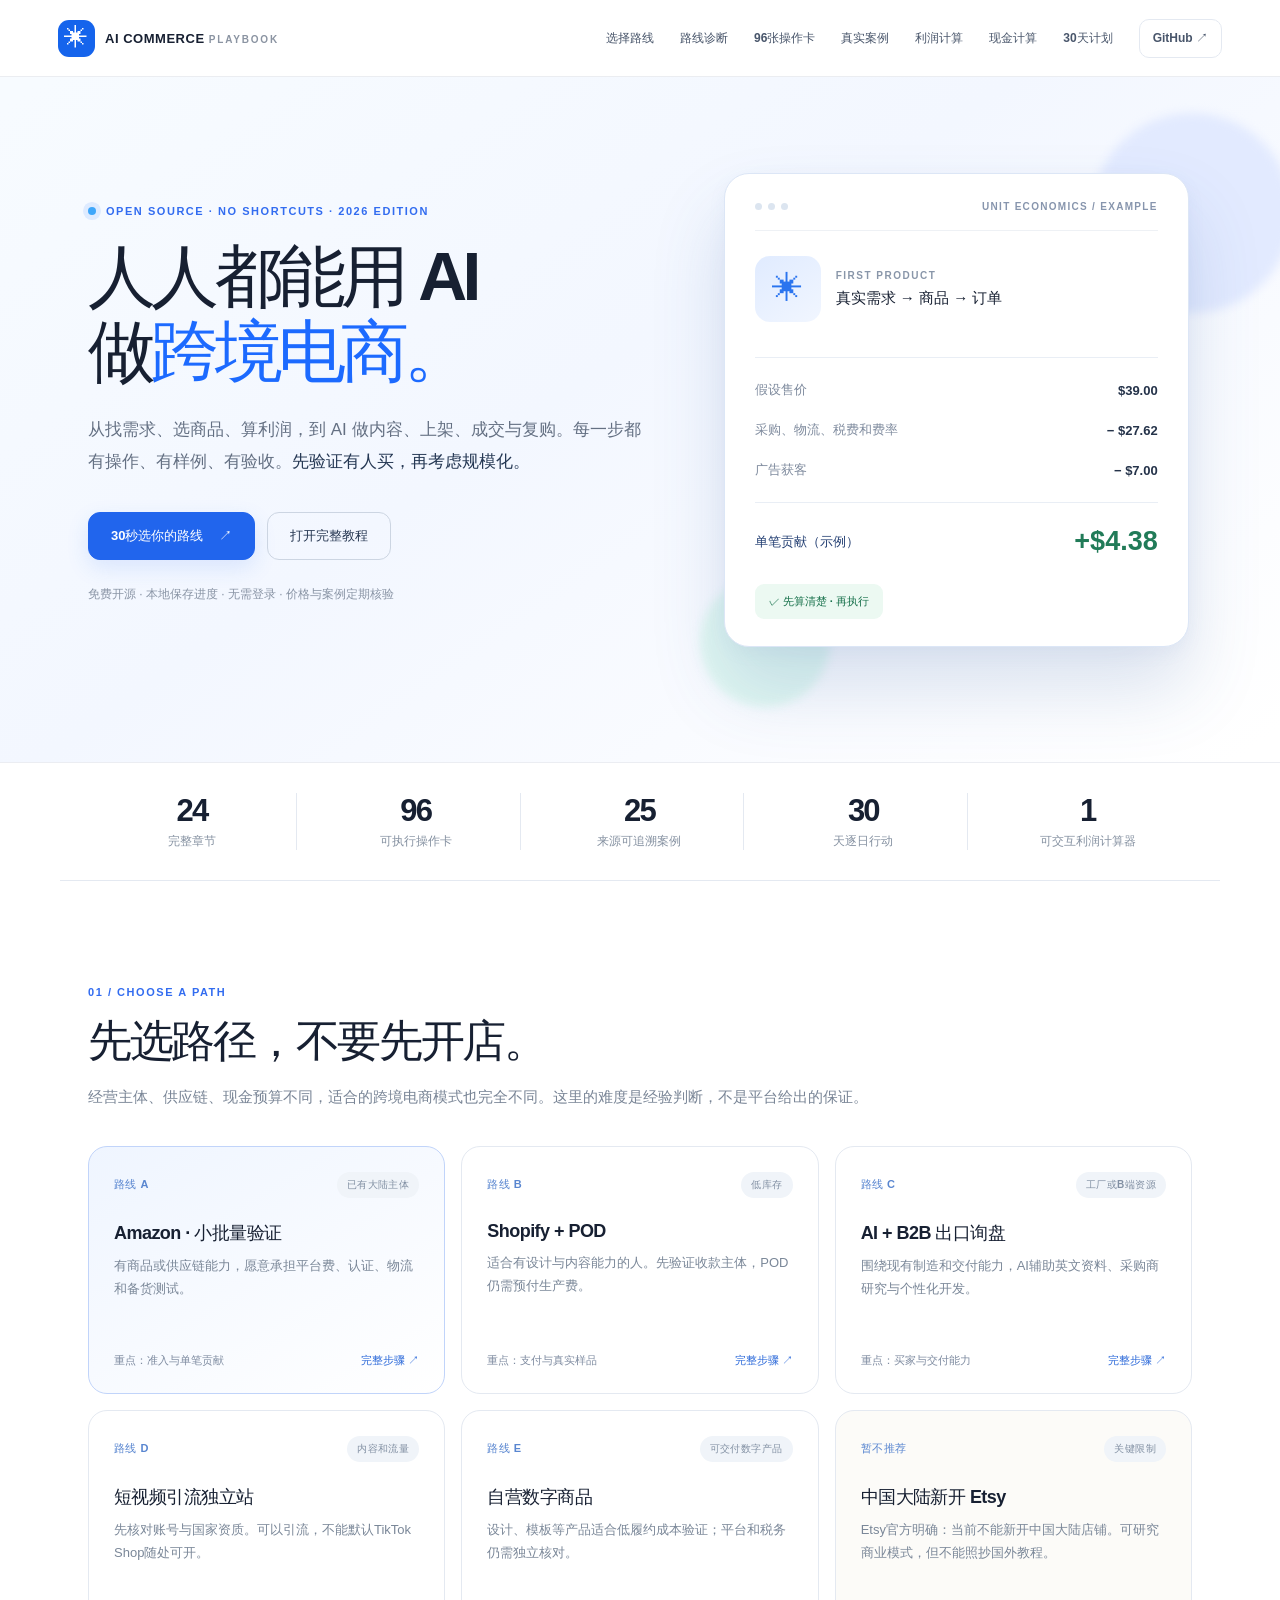
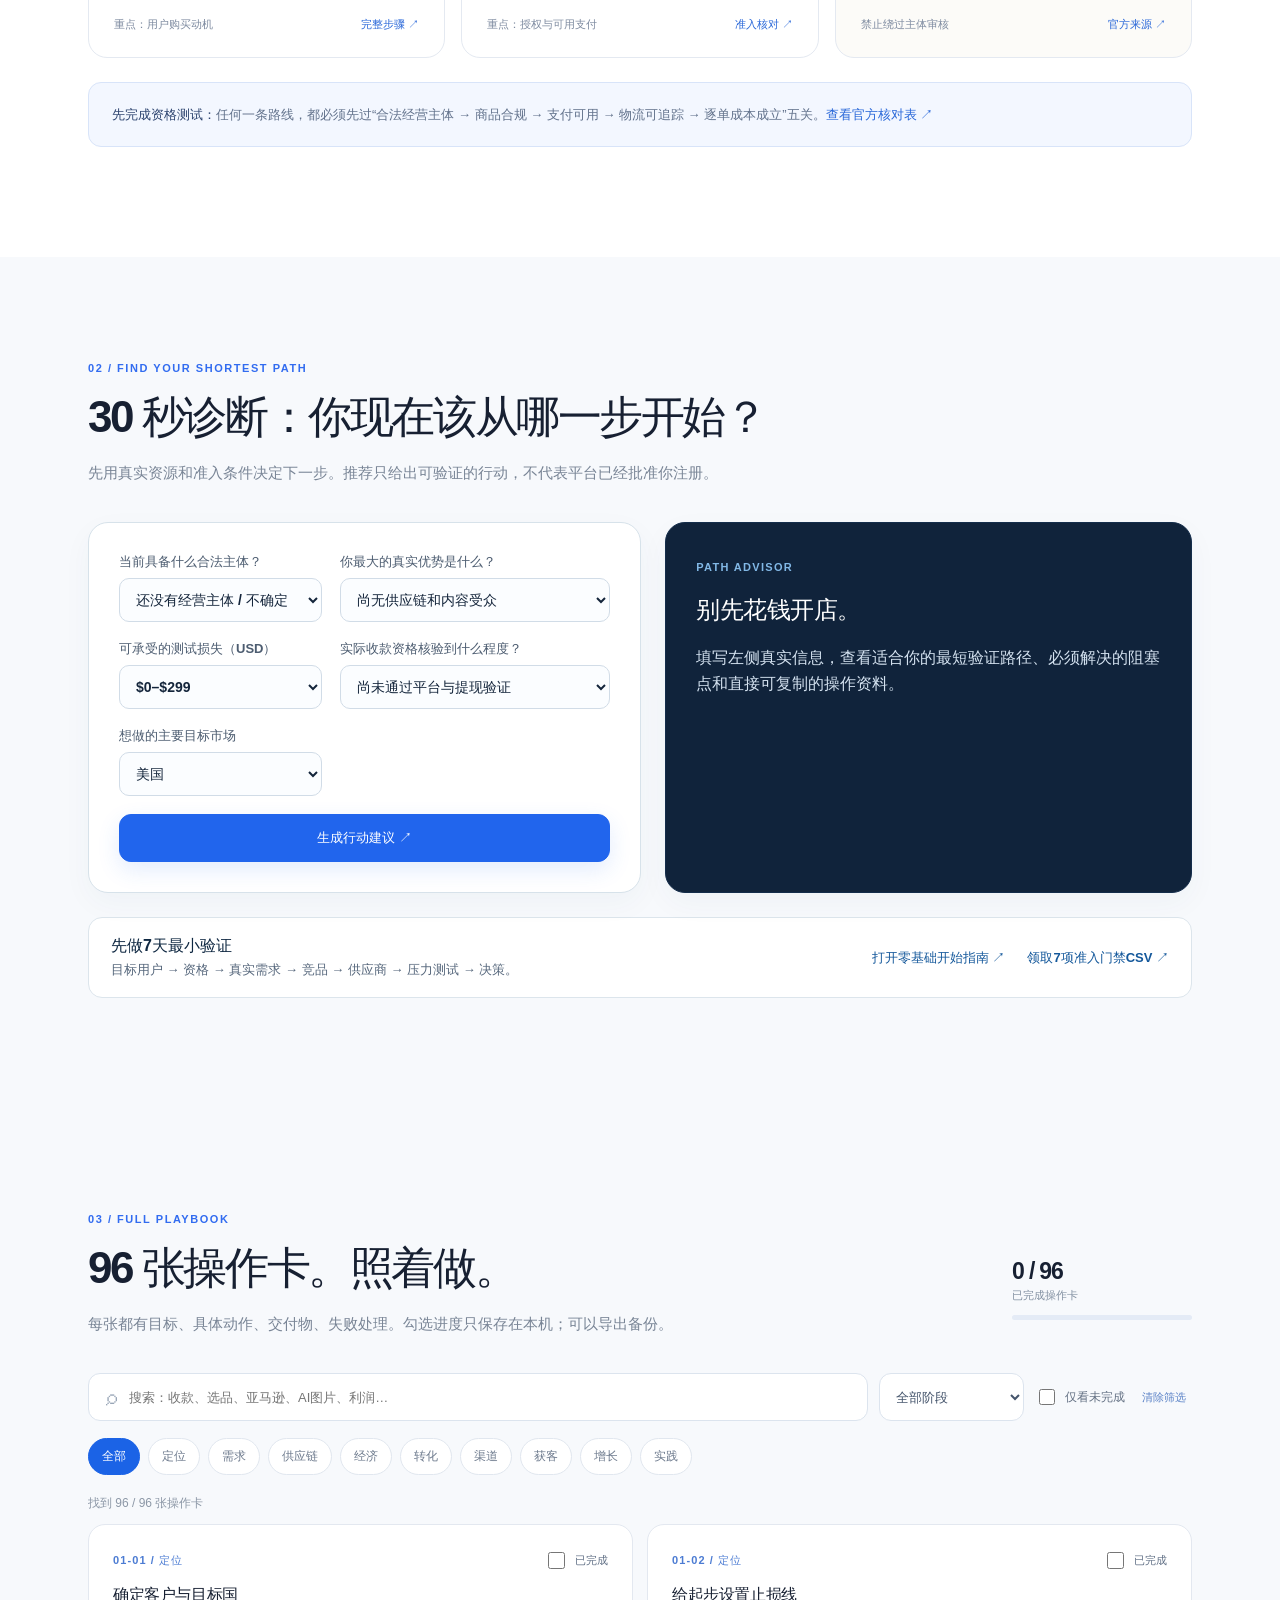
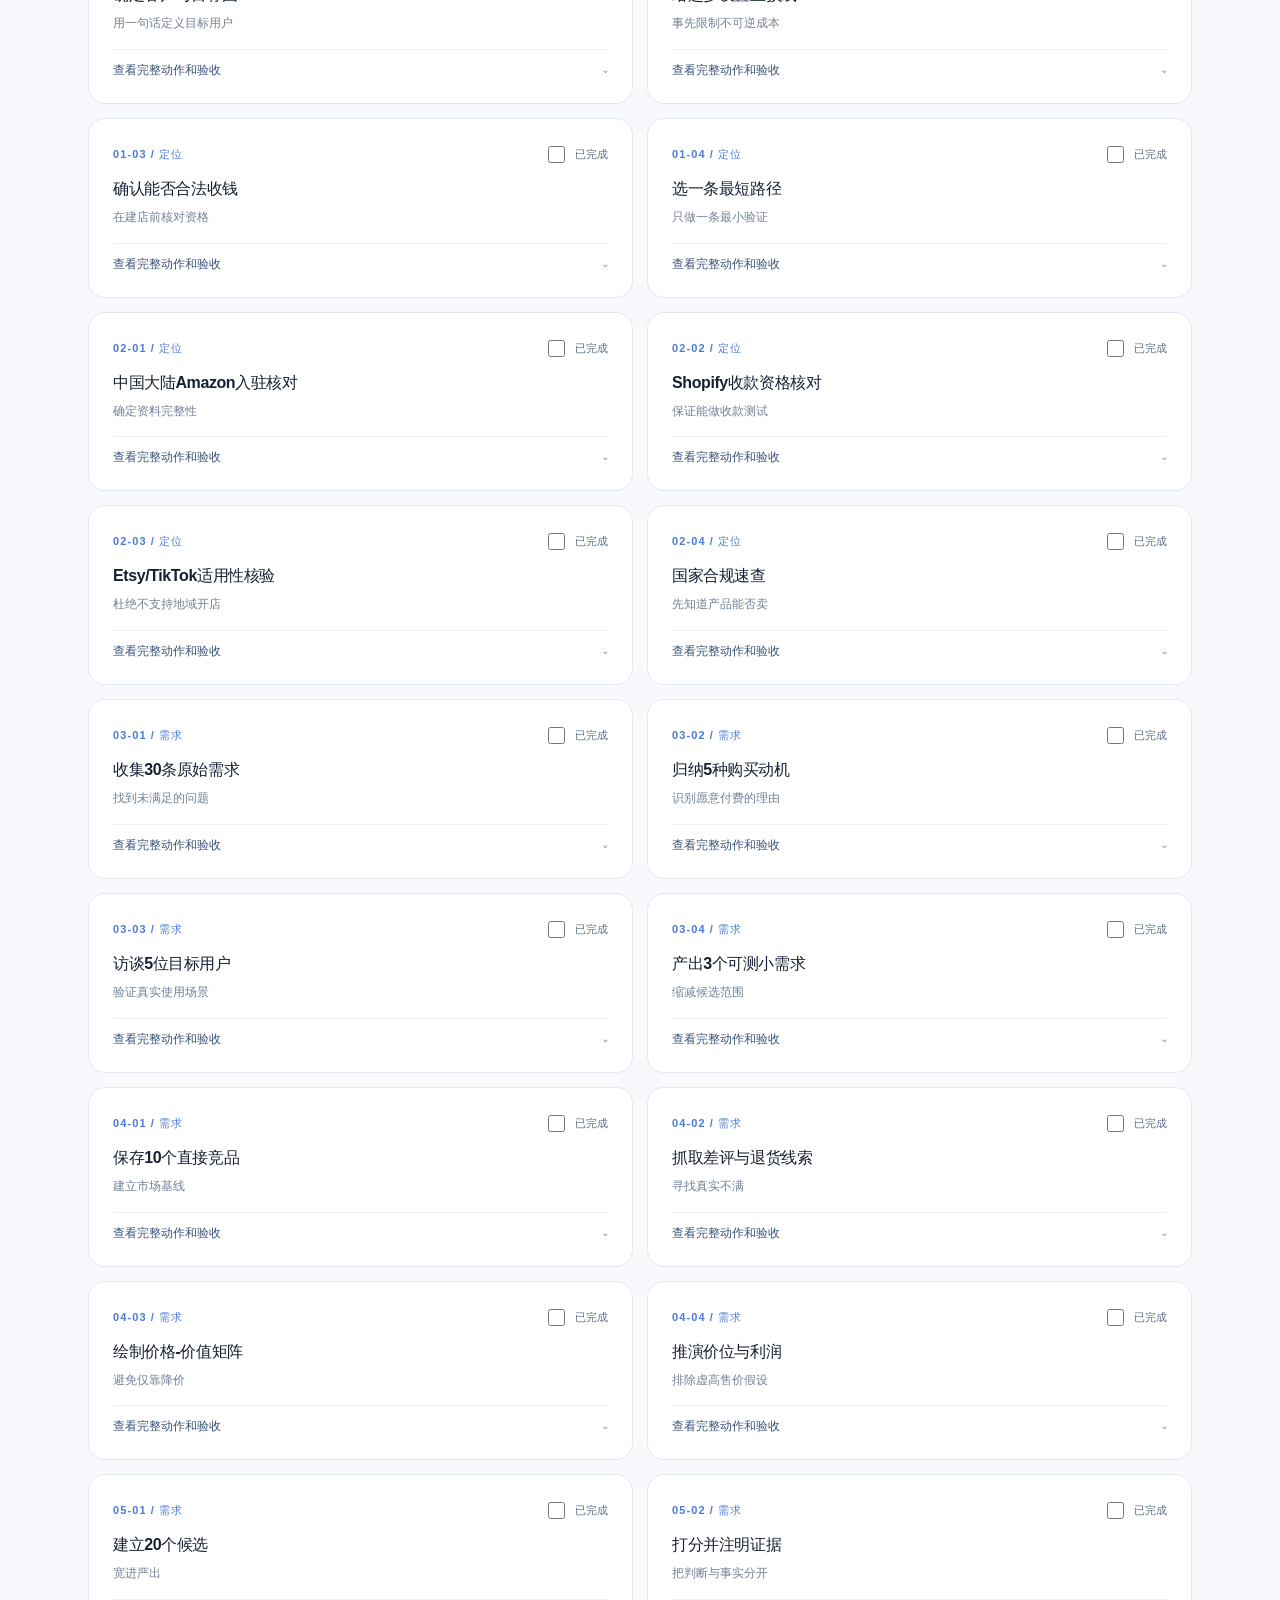
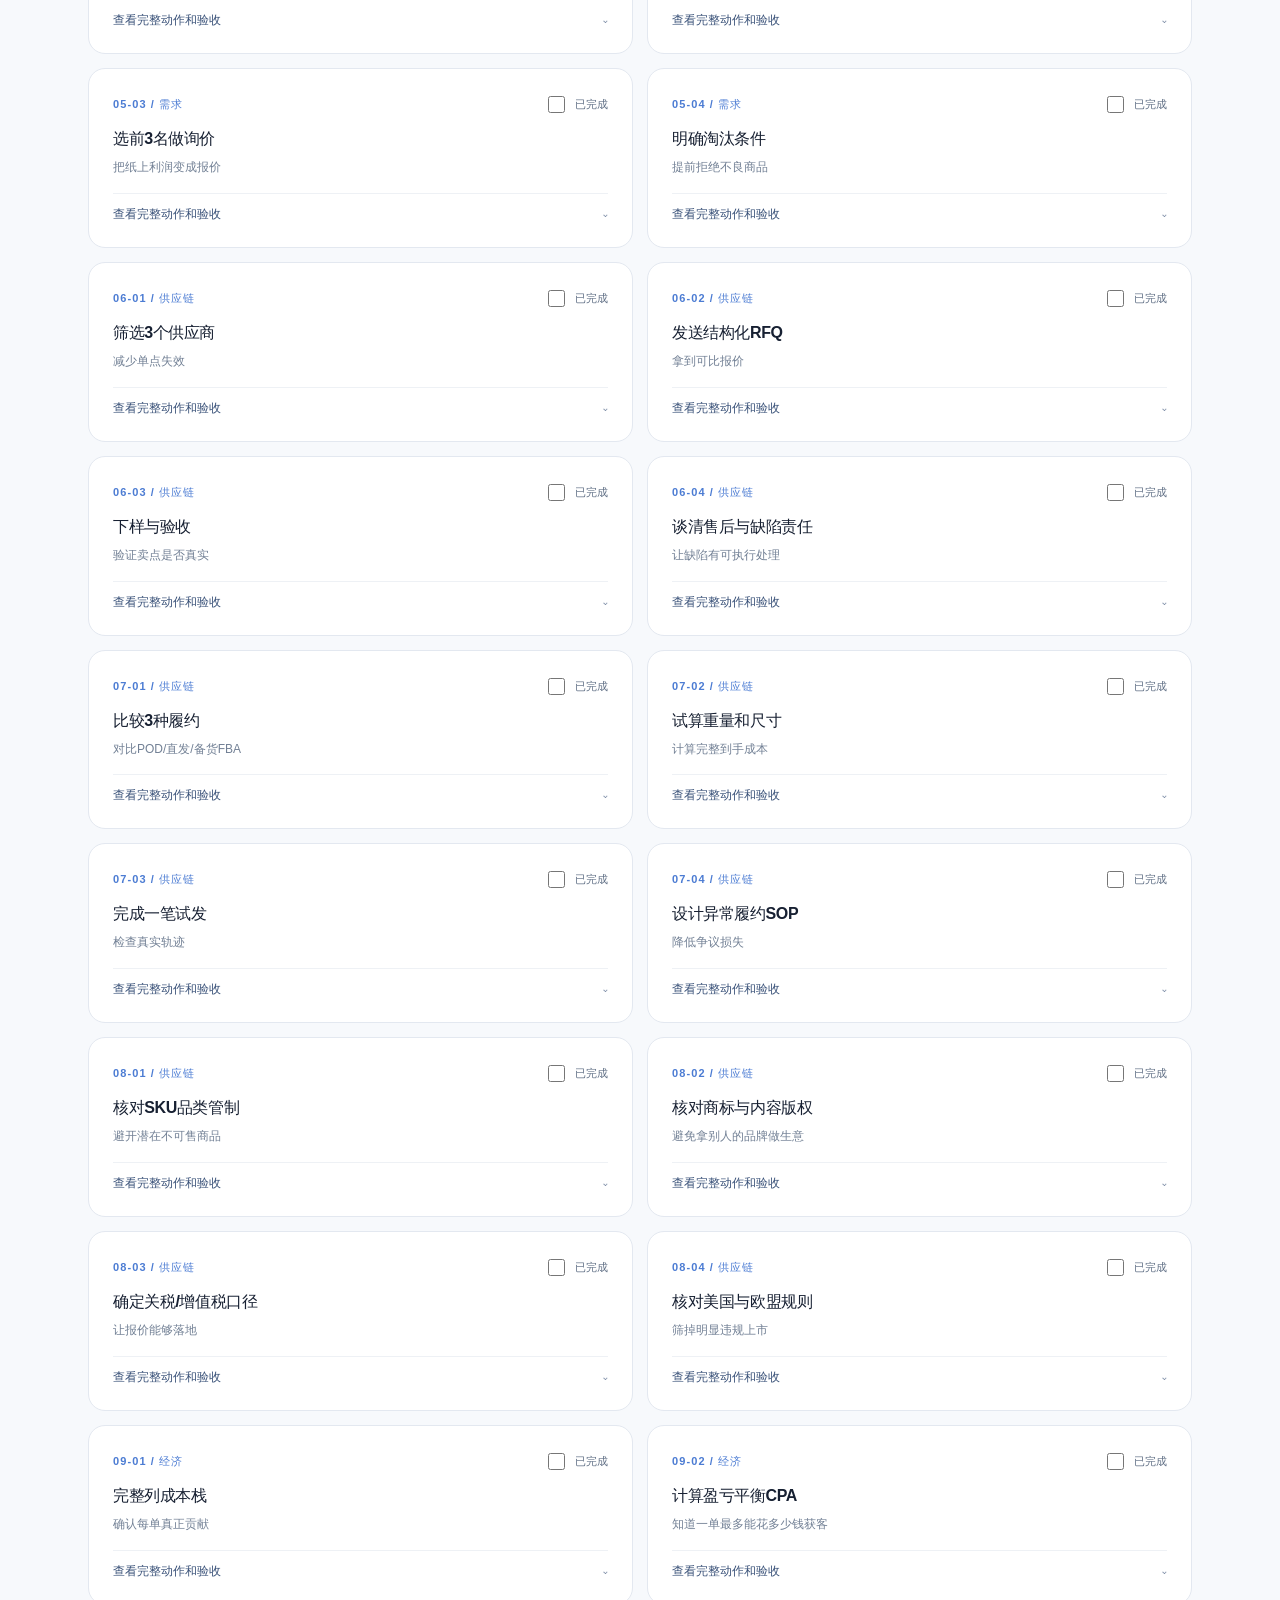
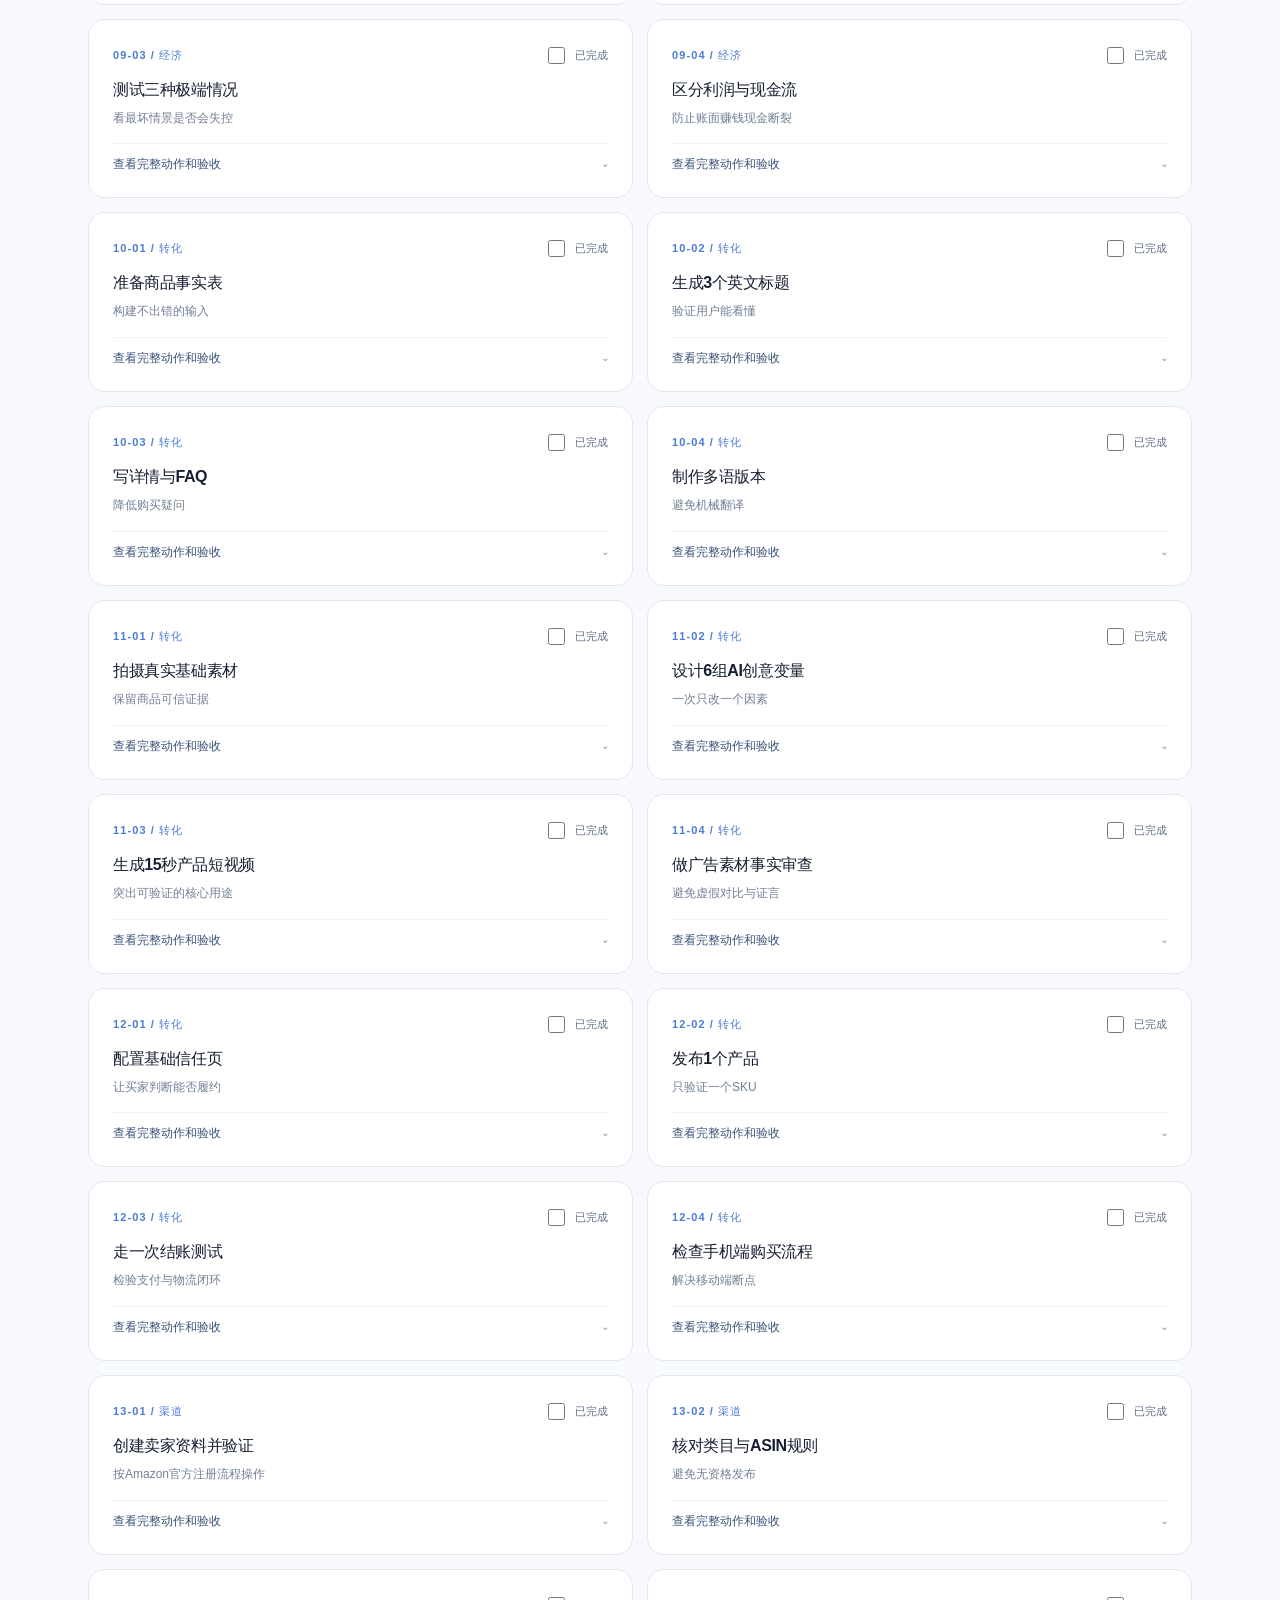
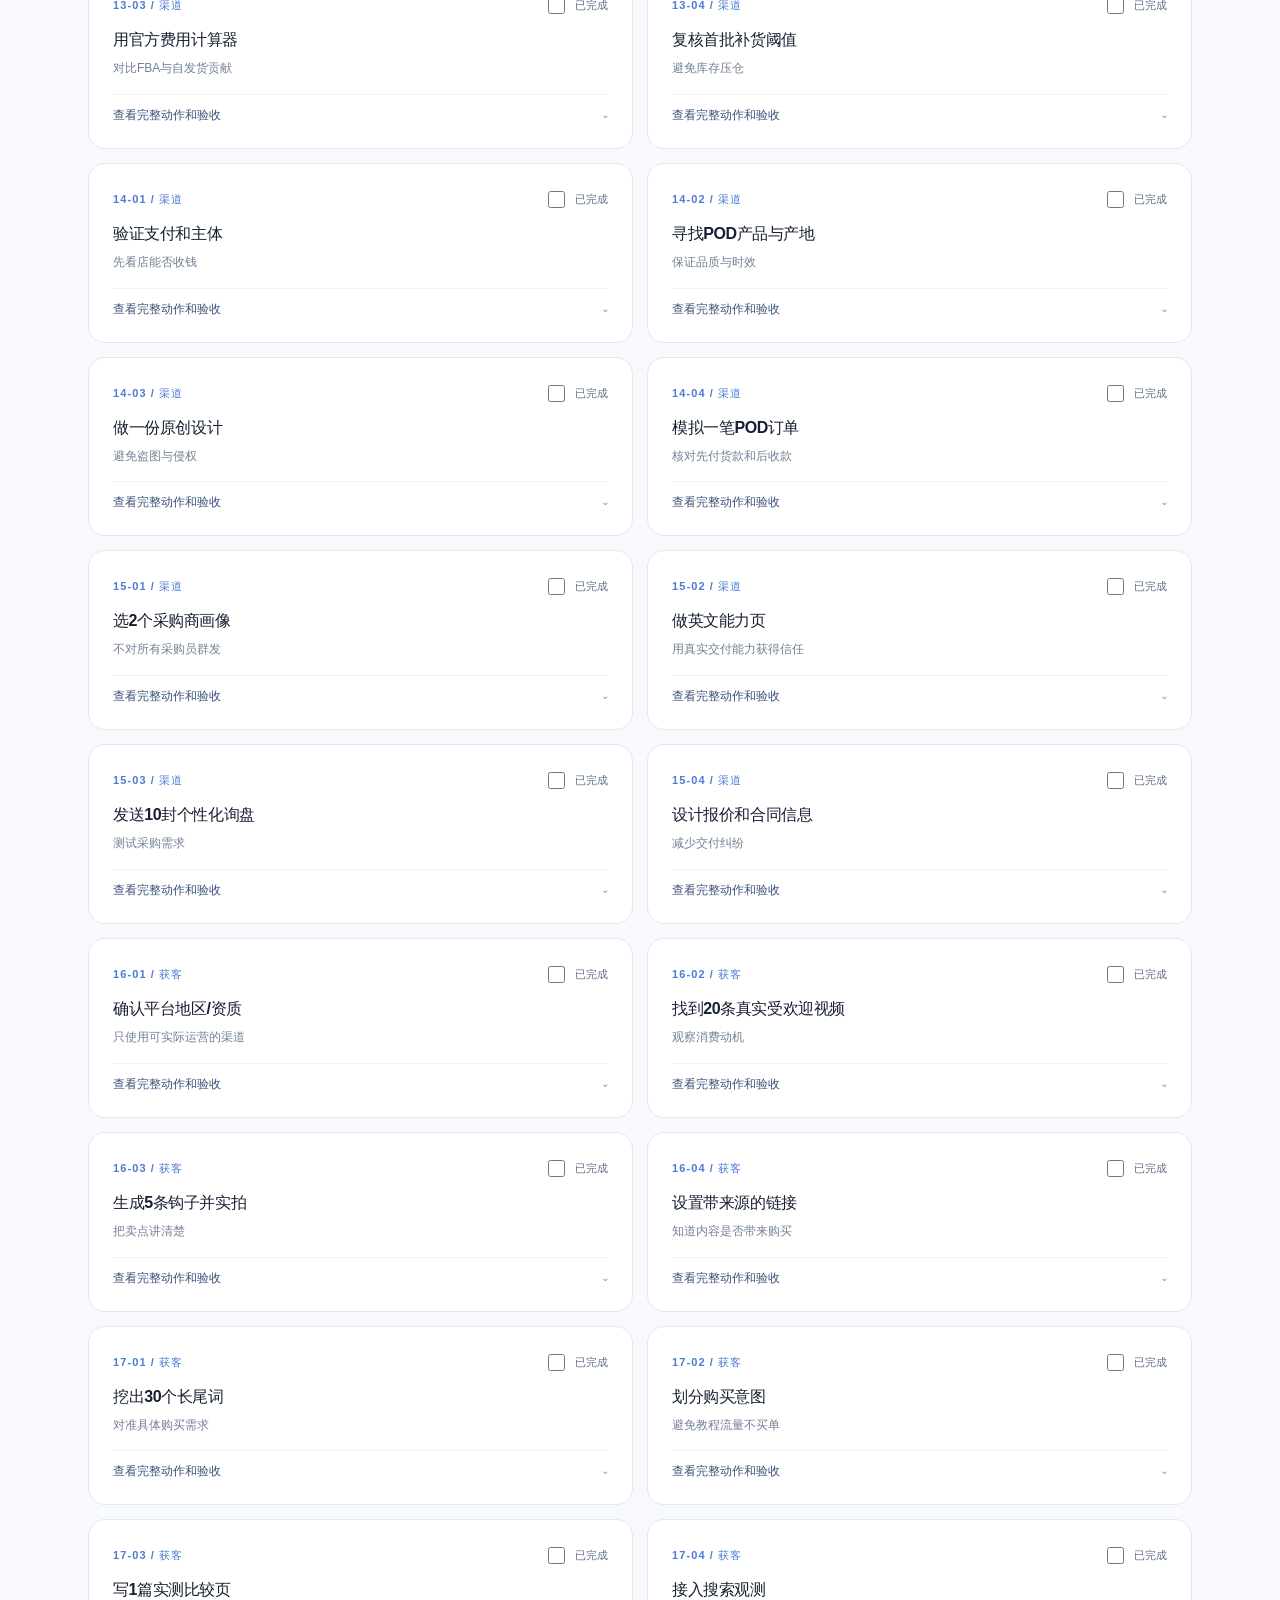
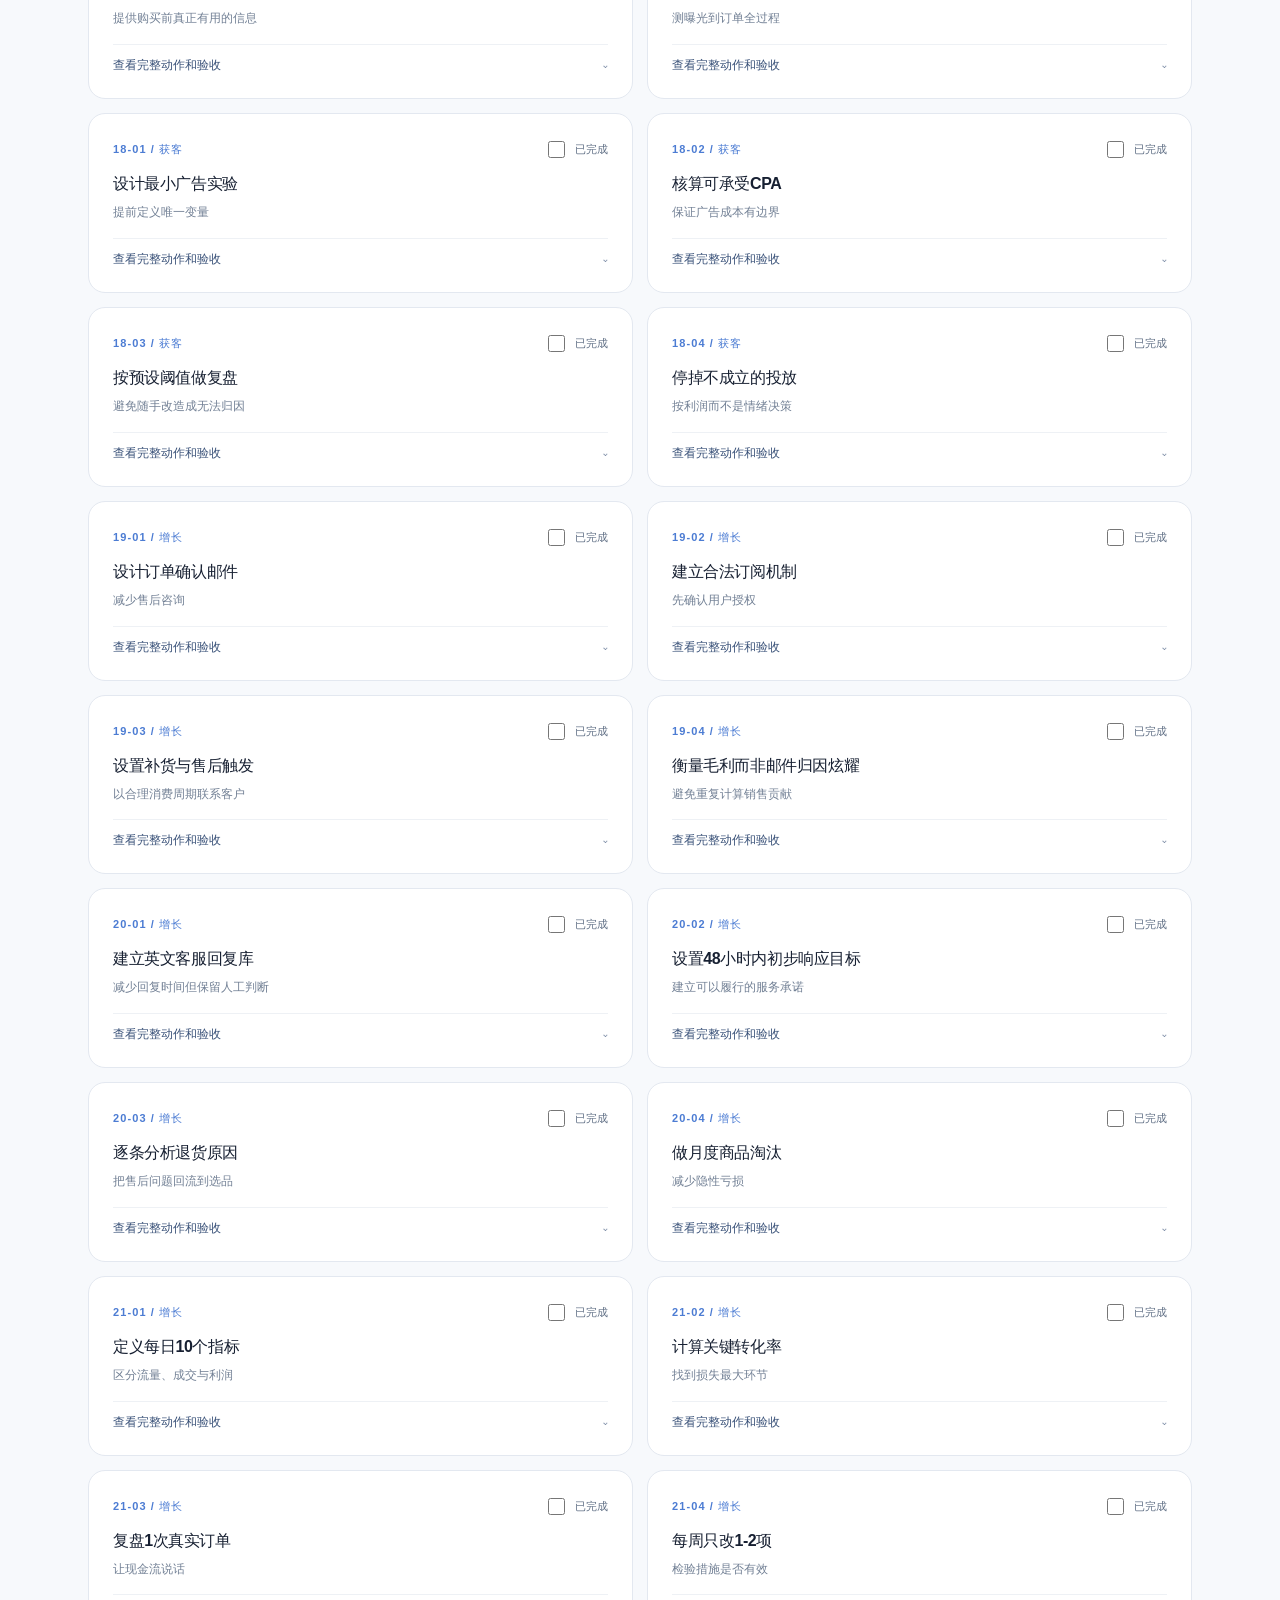
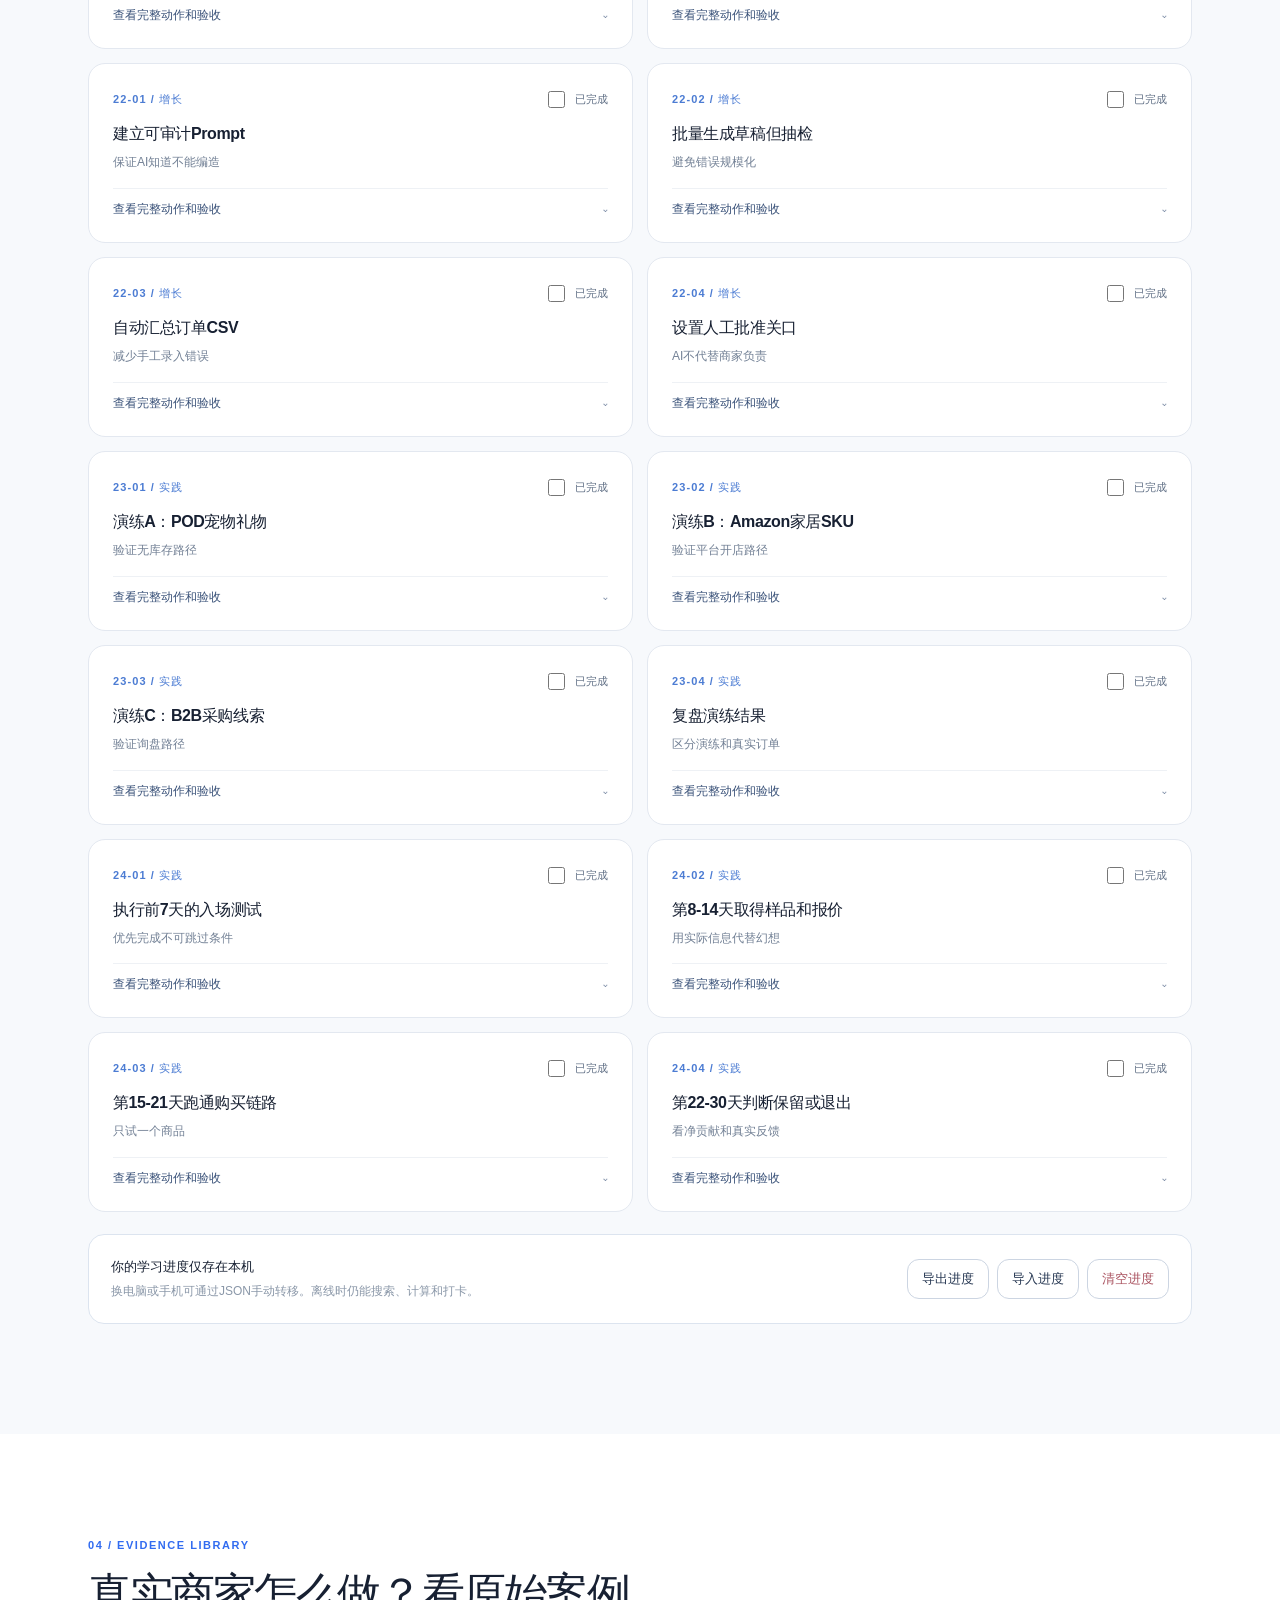
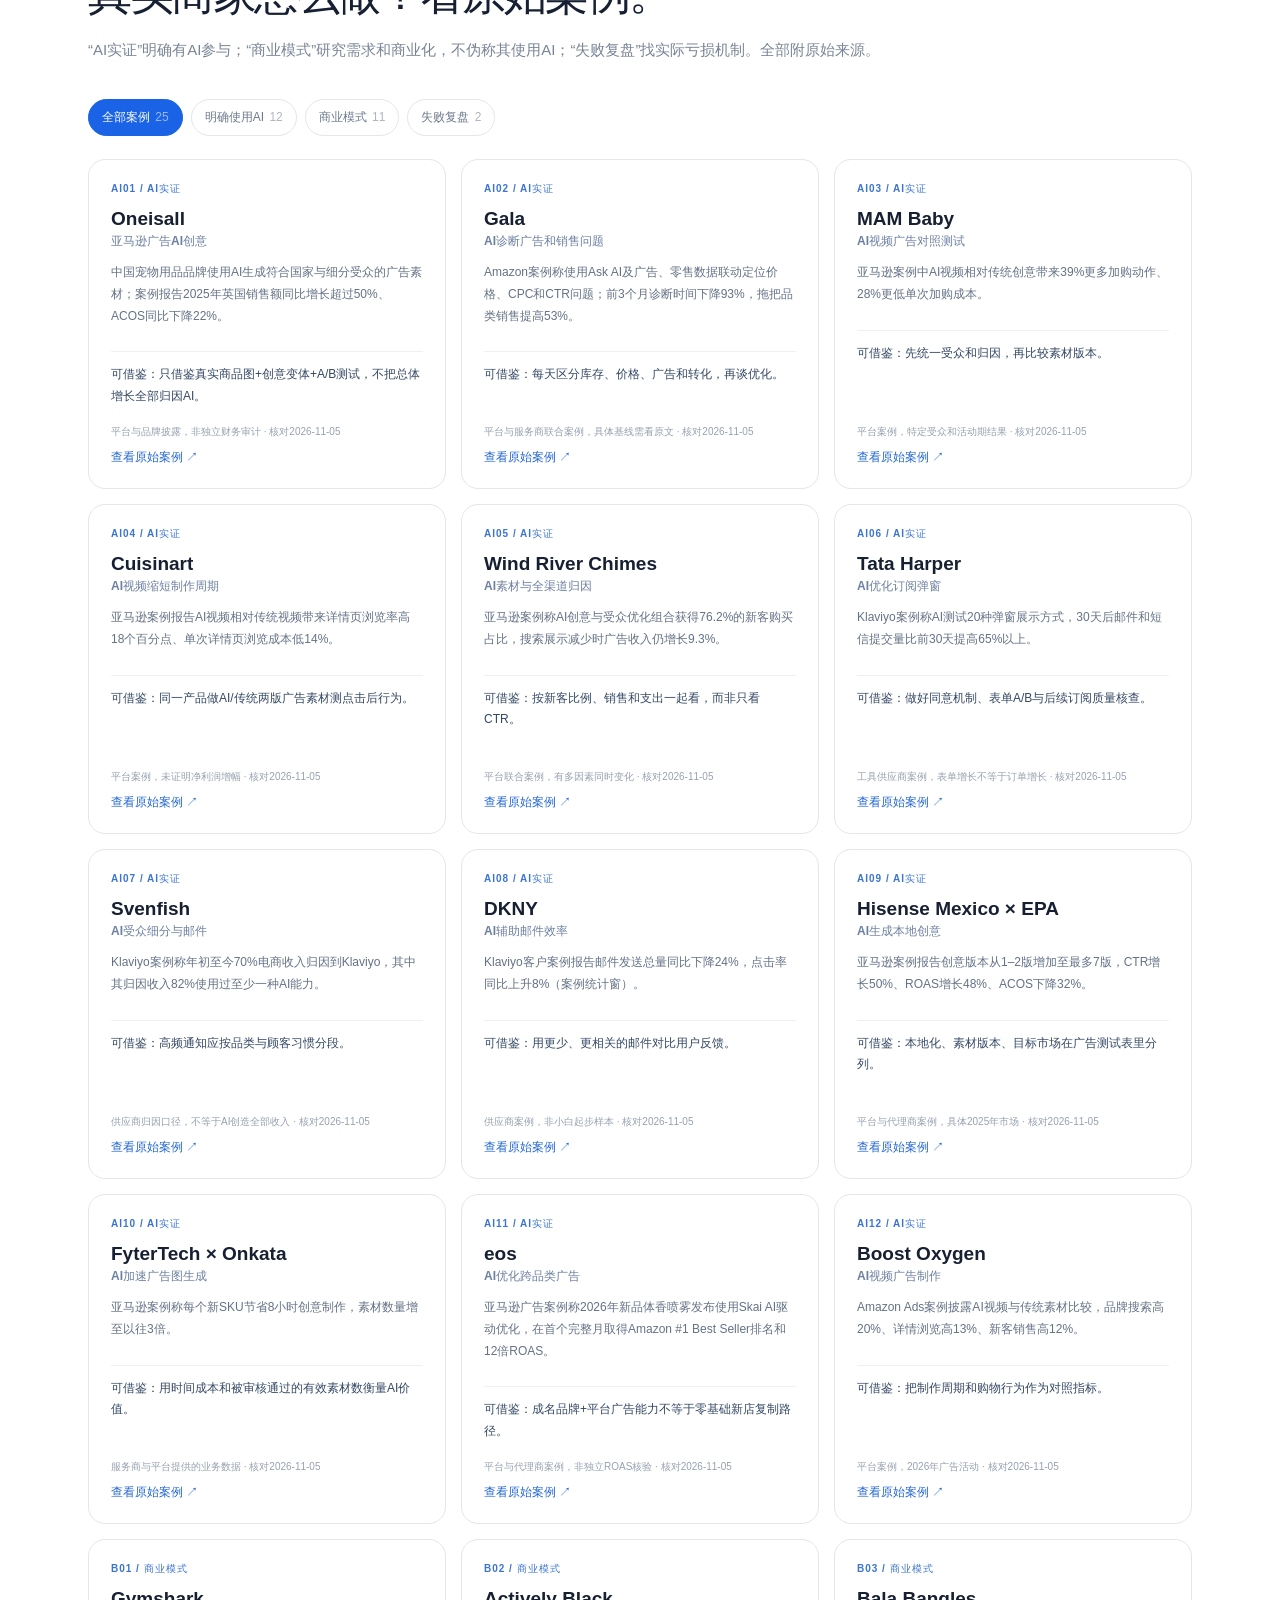
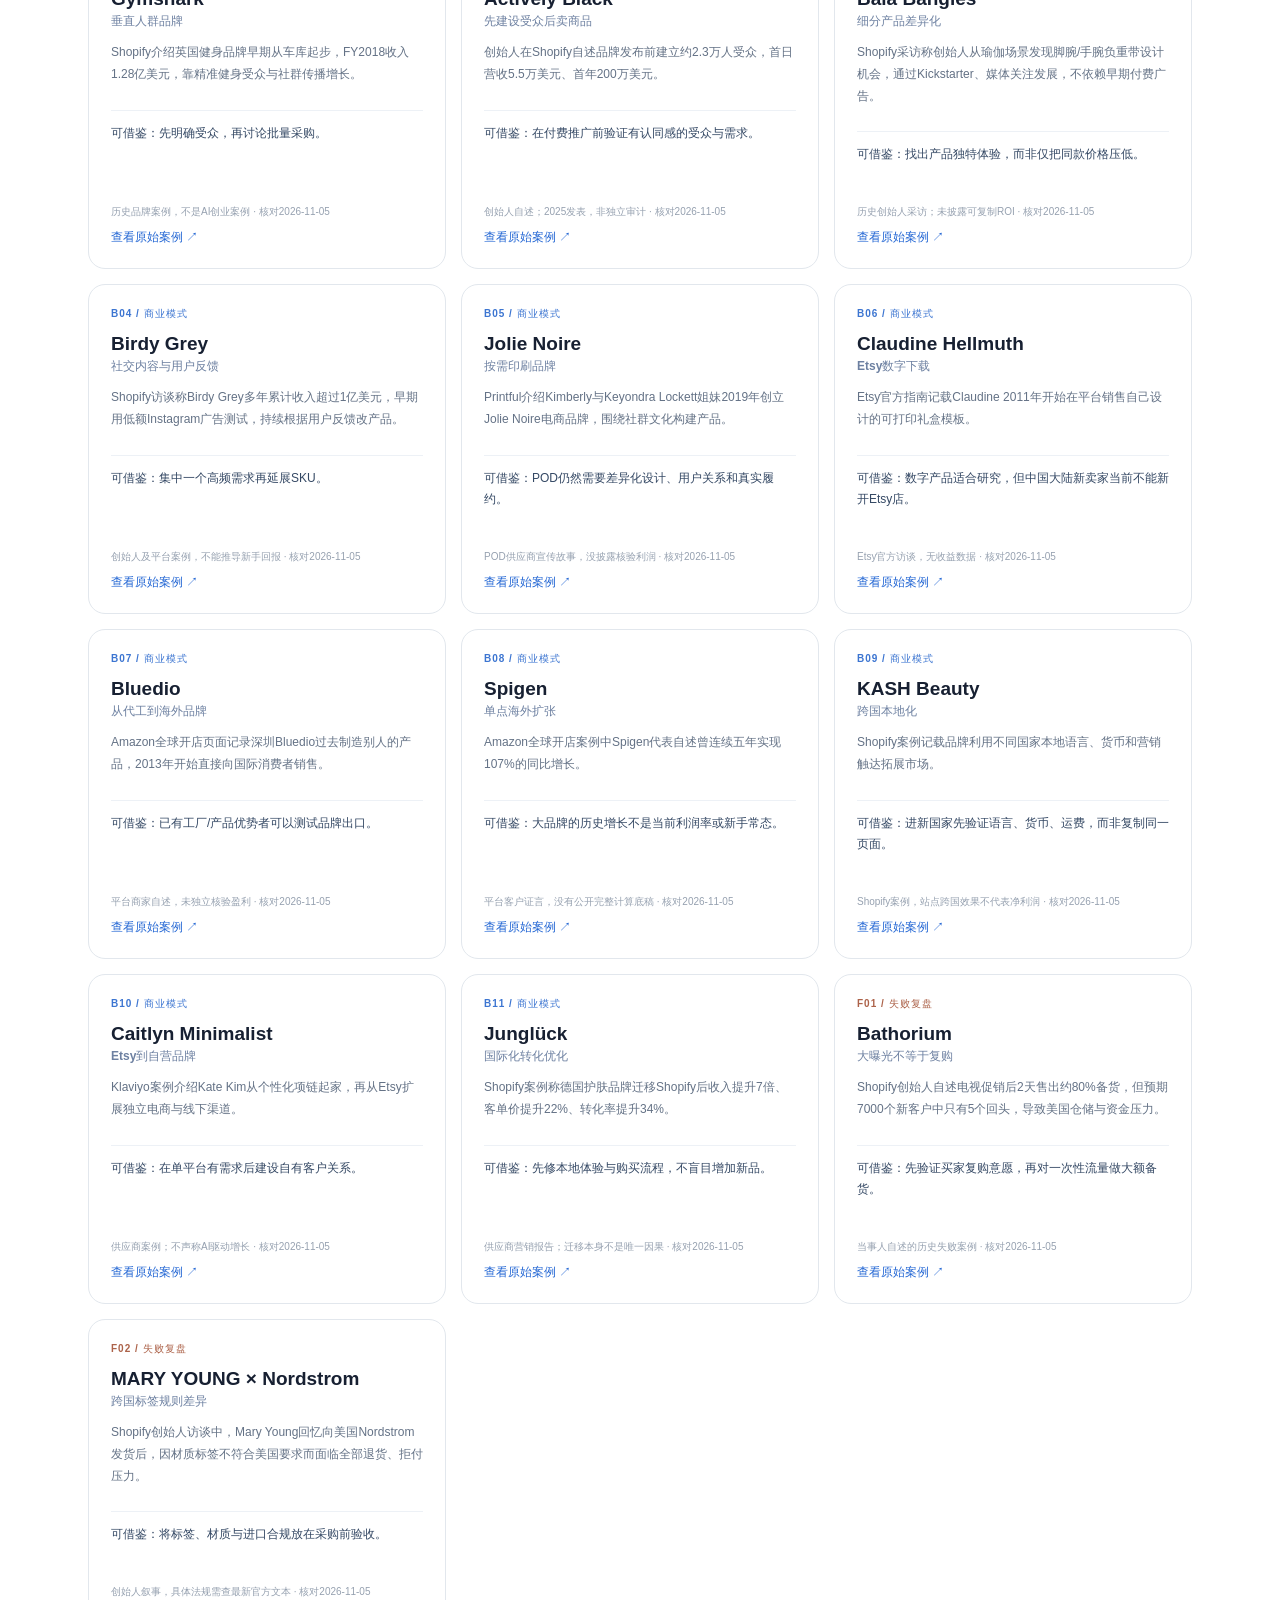
==== index.html @ a87f57fb "docs: publish index.html from v2 playbook" ====
<!doctype html>
<html lang="zh-CN"><head>
<meta charset="utf-8"><meta name="viewport" content="width=device-width, initial-scale=1"><meta name="theme-color" content="#f8fafb">
<title>离线版 · AI 跨境电商赚钱实战手册 · AI 酋长 Andy</title>
<meta name="description" content="AI 跨境电商从零开始：24章、96张操作卡、25个可追溯案例、30天计划、资格路线诊断、利润与现金压力测试、可复用文件的开源网站。免费开源，证据可追溯。">
<meta property="og:title" content="人人都能用 AI 做跨境电商｜开源实战手册"><meta property="og:description" content="不是空讲AI开店，是真实需求到第一笔可兑现利润的完整实战路径。">
<meta property="og:type" content="website"><meta property="og:image" content="https://raw.githubusercontent.com/AIPMAndy/ai-cross-border-ecommerce-playbook/main/assets/cover.png">
<link rel="icon" type="image/svg+xml" href="[data-uri]"><style>:root{font-family:Inter,ui-sans-serif,-apple-system,BlinkMacSystemFont,"SF Pro Display","PingFang SC","Microsoft Yahei",sans-serif;color:#172032;background:#fff;font-synthesis:none;scroll-behavior:smooth;--ink:#152237;--muted:#6d7788;--line:#e4e9f1;--brand:#2563eb;--blue:#1c6aff;--surface:#f5f7fa}*{box-sizing:border-box}body{margin:0;-webkit-font-smoothing:antialiased}a{color:inherit;text-decoration:none}button,input,select{font:inherit}button{cursor:pointer}.wrap{max-width:1160px;margin:auto;padding-left:28px;padding-right:28px}.skip{position:absolute;left:-999px;top:auto}.skip:focus{left:10px;top:10px;background:white;padding:10px;z-index:50}.topbar{position:sticky;top:0;z-index:100;background:rgba(255,255,255,.91);backdrop-filter:blur(22px);border-bottom:1px solid #ebedf1}.nav-inner{max-width:1220px;padding:0 28px;margin:auto;min-height:76px;display:flex;align-items:center;justify-content:space-between}.brand{font-size:13px;letter-spacing:.04em;font-weight:850;display:flex;gap:10px;align-items:center}.brand small{font-size:10px;color:#8b94a2;letter-spacing:.18em;font-weight:700}.brand-mark{background:#1564ec;color:white;width:37px;height:37px;display:grid;place-items:center;border-radius:11px;font-size:24px}.nav-links{display:flex;align-items:center;gap:26px;font-size:12px;color:#49566b;font-weight:650}.nav-links a:hover,.footer a:hover{color:var(--blue)}.repo-link{border:1px solid var(--line);padding:10px 13px;border-radius:10px}.mobile-menu{display:none;background:none;border:0;font-size:24px}.hero{background:linear-gradient(145deg,#f7fbff 2%,#f3f7ff 45%,#fff 98%);overflow:hidden;border-bottom:1px solid #ebedf2}.hero-inner{padding-top:96px;padding-bottom:115px;display:grid;grid-template-columns:1.1fr .9fr;align-items:center;gap:56px;min-height:600px}.eyebrow,.section-kicker{color:#326cf0;font-weight:800;letter-spacing:.14em;font-size:11px;text-transform:uppercase}.eyebrow{display:flex;gap:10px;align-items:center}.dot{background:#3fa7fa;border-radius:100%;width:8px;height:8px;display:inline-block;box-shadow:0 0 0 5px #deebff}.hero h1{font-size:clamp(46px,5.3vw,72px);line-height:1.11;margin:22px 0 24px;letter-spacing:-.07em;font-weight:850}.hero h1 span{color:var(--blue)}.hero-sub{font-size:17px;line-height:1.9;color:#647083;max-width:555px;margin:0}.hero-sub strong{color:#253854;font-weight:750}.hero-btns{display:flex;gap:12px;flex-wrap:wrap;margin-top:34px}.btn{display:inline-flex;justify-content:center;align-items:center;gap:16px;border-radius:12px;padding:14px 22px;font-size:13px;font-weight:750;transition:all .16s;outline-offset:3px}.btn:hover{transform:translateY(-1px)}.btn.primary{background:#2165ed;color:#fff;border:1px solid #2165ed;box-shadow:0 8px 22px #2f73ef22}.btn.outline{border:1px solid #ccd5e2;color:#263752;background:transparent}.btn.small{padding:10px 14px}.btn.text-only{border:0;color:#657386;background:transparent}.btn.danger{color:#aa5360}.hero-fine{color:#8994a5;font-size:12px;margin-top:26px}.hero-visual{position:relative;min-width:0}.visual-surface{position:relative;z-index:2;max-width:465px;margin:0 auto;background:#fff;border:1px solid #dce6f6;border-radius:25px;box-shadow:0 42px 72px #3f67a42d,0 6px 17px #7b9acc13;padding:27px 30px}.s-top{display:flex;align-items:center;gap:6px;border-bottom:1px solid #eef1f5;padding-bottom:18px}.s-dot{height:7px;width:7px;border-radius:100%;background:#dce5f0}.s-title{margin-left:auto;font-size:10px;color:#8795ad;letter-spacing:.13em;font-weight:800}.s-product{display:flex;gap:15px;align-items:center;padding:25px 0 23px}.mini-box{width:66px;height:66px;background:linear-gradient(145deg,#e0ebff,#f1f6ff);border-radius:15px;display:grid;place-items:center;color:#2a74ef;font-size:31px}.s-label{display:block;color:#8996a9;font-size:10px;letter-spacing:.15em;font-weight:800;margin-bottom:8px}.s-product strong{font-size:15px}.s-divider{height:1px;background:#e9eef5;margin:12px 0}.s-line{display:flex;justify-content:space-between;align-items:center;color:#7f8b9e;font-size:13px;padding:11px 0}.s-line b{color:#25334a;font-variant-numeric:tabular-nums}.s-line.total{font-weight:800;color:#213d71}.s-line.total b{font-size:27px;color:#217b58}.s-chip{display:table;margin-top:16px;background:#ecf9f2;color:#17714b;padding:10px 14px;font-weight:750;font-size:11px;border-radius:9px}.orb{position:absolute;border-radius:100%;filter:blur(5px)}.orb-a{width:200px;height:200px;background:#e2eaff;right:-100px;top:-60px}.orb-b{width:130px;height:130px;background:#e0f7f2;left:-20px;bottom:-60px}.stats{display:grid;grid-template-columns:repeat(5,1fr);gap:15px;padding-top:30px;padding-bottom:30px;border-bottom:1px solid var(--line)}.stats>div{display:flex;flex-direction:column;align-items:center;border-right:1px solid var(--line)}.stats>div:last-child{border-right:0}.stats strong{font-size:31px;letter-spacing:-.06em}.stats span{margin-top:4px;color:#8591a1;font-size:12px}.section{padding-top:105px;padding-bottom:110px;scroll-margin-top:80px}.section-grey{background:#f7f9fc}.section-heading{max-width:820px;margin:15px 0 36px}.section-heading h2,.faq h2,.resource-section h2{letter-spacing:-.055em;font-size:clamp(29px,3.7vw,44px);line-height:1.27;margin:0 0 14px}.section-heading p,.resource-section p{font-size:15px;line-height:1.8;color:#798596;margin:0}.section-heading.split{display:flex;justify-content:space-between;align-items:end;max-width:none;gap:36px}.section-heading.split>div:first-child{max-width:760px}.route-grid{display:grid;grid-template-columns:repeat(3,1fr);gap:16px}.route-card{background:#fff;border:1px solid var(--line);border-radius:19px;padding:25px;min-height:248px;display:flex;flex-direction:column;transition:border-color .15s,box-shadow .15s}.route-card:hover{border-color:#a9bfeb;box-shadow:0 10px 30px #64799c16}.route-card.chosen{background:linear-gradient(150deg,#eff5ff,#fff);border-color:#c1d4fa}.route-card.warning-route{background:#fcfbf8}.tagline{display:flex;justify-content:space-between;align-items:center;color:#5986d0;font-size:11px;font-weight:800;letter-spacing:.04em}.tag{border-radius:20px;background:#f0f4f9;color:#8290a3;padding:6px 10px;font-size:10px;font-weight:750}.route-card h3{font-size:18px;letter-spacing:-.03em;margin:23px 0 9px}.route-card p{font-size:13px;line-height:1.78;color:#7a8798;margin:0}.route-meta{font-size:11px;color:#7e8ba0;display:flex;justify-content:space-between;align-items:center;margin-top:auto;padding-top:26px;gap:8px}.route-meta a,.note-banner a{color:#2a68d9;font-weight:750}.note-banner{border:1px solid #d8e4f9;background:#f3f7ff;border-radius:13px;padding:20px 23px;font-size:13px;line-height:1.8;color:#62728c;margin-top:24px}.note-banner strong{color:#2b426e}.complete-box{min-width:180px;align-self:center}.complete-box strong{font-size:23px;font-variant-numeric:tabular-nums;display:block;letter-spacing:-.05em}.complete-box span{font-size:11px;color:#8290a1}.track{height:5px;border-radius:20px;background:#e4ebf6;overflow:hidden;margin-top:12px}.track i{display:block;width:0%;background:#2772f3;height:100%;border-radius:20px;transition:width .2s}.toolbar{display:flex;gap:11px;align-items:center;flex-wrap:wrap;margin:36px 0 17px}.search-field{height:48px;display:flex;align-items:center;gap:10px;border:1px solid #dce4ee;background:#fff;border-radius:12px;padding:0 17px;flex:1;min-width:280px;color:#99a6b7}.search-field span{font-size:22px}.search-field input{border:0;outline:0;flex:1;width:100%;font-size:13px;min-width:0;background:transparent;color:#25344a}.toolbar select{border:1px solid #dce4ee;background:white;border-radius:12px;height:48px;padding:0 12px;min-width:145px;color:#45556c;font-size:13px}.checkline{display:flex;align-items:center;gap:7px;font-size:12px;color:#637083;white-space:nowrap}.checkline input{accent-color:#2470eb;width:16px;height:16px}.tiny-button{border:0;background:transparent;color:#5981c6;font-size:11px}.stage-pills,.case-pills{display:flex;flex-wrap:wrap;gap:8px;margin-bottom:20px}.stage-pill,.case-pill{border:1px solid #e1e7ef;background:white;color:#6d7a8d;padding:9px 13px;border-radius:20px;font-size:12px}.stage-pill.active,.case-pill.active{background:#1b63e6;border-color:#1b63e6;color:#fff}.case-pill span{opacity:.55;padding-left:2px}.resultcount{font-size:12px;color:#8c97a6}.action-list{display:grid;grid-template-columns:repeat(2,minmax(0,1fr));gap:14px}.action-card{padding:24px;border-radius:17px;background:white;border:1px solid #e3e8f0;min-width:0}.action-header{display:flex;justify-content:space-between;align-items:center;gap:10px}.action-id{color:#4c7cd3;font-size:11px;font-weight:800;letter-spacing:.1em}.action-time{color:#8f9cae;font-size:10px}.action-card h3{font-size:16px;margin:13px 0 8px;letter-spacing:-.025em}.action-goal{font-size:12px;color:#728095;line-height:1.65;margin:0 0 15px}.action-card details{border-top:1px solid #eef1f5;padding:12px 0 0}.action-card summary{font-weight:750;color:#3a5279;font-size:12px;cursor:pointer;list-style:none}.action-card summary::after{content:'⌄';float:right}.action-card details[open] summary::after{content:'⌃'}.action-card ol{padding-left:20px;font-size:12px;color:#536279;line-height:1.85}.action-card .deliverable,.action-card .fallback{font-size:12px;color:#6c7b8d;line-height:1.7;margin:8px 0}.deliverable strong{color:#2068d2}.done-label{display:flex;gap:7px;align-items:center;color:#617086;font-size:11px;cursor:pointer}.done-label input{width:17px;height:17px;accent-color:#2773f3}.action-card.is-done{background:#fbfcff;border-color:#b8d2fa}.backup-panel{display:flex;gap:20px;align-items:center;justify-content:space-between;border:1px solid #dce4ef;background:white;border-radius:16px;margin-top:22px;padding:22px}.backup-panel strong{font-size:13px}.backup-panel p{color:#8a97a8;font-size:12px;line-height:1.6;margin:6px 0 0}.inline-status{font-size:11px;color:#b15f4b}.backup-actions{display:flex;gap:8px;flex-wrap:wrap}.filelabel{cursor:pointer}.empty{padding:30px;border-radius:16px;background:white;color:#8793a4}.case-pills{margin-bottom:23px}.case-grid{display:grid;grid-template-columns:repeat(3,minmax(0,1fr));gap:15px}.case-card{border:1px solid #e2e7ed;border-radius:17px;padding:22px;background:#fff;display:flex;flex-direction:column;min-height:330px}.case-tag{font-size:10px;letter-spacing:.1em;color:#3c75d1;font-weight:800}.case-tag.failure{color:#ac6249}.case-card h3{font-size:19px;margin:12px 0 3px}.case-theme{font-size:12px;color:#6d80a1;font-weight:700}.case-card p{font-size:12px;color:#647286;line-height:1.8}.case-card .takeaway{border-top:1px solid #edf1f6;padding-top:12px;color:#344864}.case-card .case-footer{margin-top:auto;display:flex;flex-direction:column;gap:10px}.case-card .case-footer small{font-size:10px;color:#96a1b0;line-height:1.5}.case-card a{font-size:12px;color:#2467d4;font-weight:750}.case-disclosure,.calc-note{font-size:11px;color:#919cac;line-height:1.8;margin-top:25px}.calculator-section{background:linear-gradient(145deg,#edf4ff,#f7fbff 55%,#eff4fc)}.calc-layout{display:grid;grid-template-columns:1.15fr .85fr;gap:18px}.calc-form,.calc-output{border-radius:19px;padding:28px;border:1px solid #d7e2f2;background:#fff}.form-head{display:flex;justify-content:space-between;align-items:center;gap:12px;margin-bottom:26px}.form-head h3{margin:0;font-size:18px}.form-head span{font-size:11px;color:#909caf}.input-grid{display:grid;grid-template-columns:repeat(2,minmax(0,1fr));gap:16px}.input-grid label{font-size:11px;color:#68788d;font-weight:700}.input-grid input{display:block;margin-top:8px;width:100%;padding:11px 13px;border:1px solid #d9e3ef;border-radius:10px;color:#1c304f;font-variant-numeric:tabular-nums;outline-color:#5d96fb}.calc-actions{display:flex;gap:10px;margin-top:23px}.calc-output{background:#14243e;color:#fff;border:1px solid #14243e;display:flex;flex-direction:column}.calc-label{font-size:10px;letter-spacing:.16em;color:#9cbbf6;font-weight:800}.calc-output>strong{font-size:clamp(43px,5vw,62px);margin-top:12px;font-variant-numeric:tabular-nums;letter-spacing:-.07em}.calc-output>strong.negative{color:#ffa9a2}.calc-output>p#netStatus{font-size:12px;color:#9ab0cc;margin:0 0 27px}.bigmetric{display:flex;justify-content:space-between;gap:18px;padding:15px 0;border-top:1px solid #2d425f;align-items:baseline}.bigmetric span{font-size:12px;color:#adbdd3}.bigmetric b{font-size:17px;font-variant-numeric:tabular-nums;white-space:nowrap}.mini-alert{background:#203858;padding:16px;border-radius:11px;color:#c8daf7;font-size:12px;line-height:1.75;margin-top:22px}.calc-output .calc-note{color:#8198b5;margin-top:auto;padding-top:20px}.day-grid{display:grid;grid-template-columns:repeat(3,minmax(0,1fr));gap:11px}.day-card{display:flex;gap:12px;align-items:flex-start;border:1px solid var(--line);border-radius:13px;padding:15px;background:white;min-height:97px}.day-card.checked{border-color:#bcd5fa;background:#f8fbff}.day-card input{margin-top:6px;width:17px;height:17px;accent-color:#2d74ee;flex-shrink:0}.day-card b{font-size:11px;color:#3c78d5}.day-card strong{display:block;font-size:12px;margin:6px 0}.day-card span{color:#8a96a7;font-size:11px;line-height:1.5}.plan-tools{display:flex;justify-content:space-between;margin-bottom:19px;align-items:center}.plan-tools a{font-size:12px;color:#2e6bd0}.note-banner.bottom{margin-top:26px}.resource-section{display:grid;grid-template-columns:.85fr 1.15fr;gap:65px;align-items:start}.resource-section h2{margin:13px 0 20px}.resource-grid{display:grid;grid-template-columns:1fr 1fr;gap:10px}.resource-grid a{display:flex;flex-direction:column;background:#fff;border:1px solid var(--line);border-radius:13px;padding:20px;min-height:113px;transition:box-shadow .15s}.resource-grid a:hover{box-shadow:0 10px 20px #9ab0cb17}.resource-grid strong{font-size:14px}.resource-grid span{color:#8c9aab;line-height:1.7;margin-top:11px;font-size:11px}.faq{padding-bottom:110px}.faq h2{margin:15px 0 35px}.faq details{border-bottom:1px solid #e4e9ef;padding:22px 0}.faq summary{cursor:pointer;font-size:15px;font-weight:700;list-style:none}.faq summary::after{content:'＋';float:right;color:#8d9aad}.faq details[open] summary::after{content:'－'}.faq details p{max-width:820px;color:#6d7b8e;line-height:1.8;font-size:13px}.footer{background:#10213b;color:#cad7eb}.footer-inner{padding-top:52px;padding-bottom:48px;display:flex;justify-content:space-between;gap:40px}.footer strong{font-size:14px;letter-spacing:.12em;color:white}.footer p{font-size:11px;color:#9baec9;line-height:2;margin:10px 0}.footer-right{text-align:right}@media(max-width:900px){.hero-inner{grid-template-columns:1fr;padding-top:78px;padding-bottom:80px}.hero-visual{max-width:520px;width:100%;margin:auto}.route-grid,.case-grid,.day-grid{grid-template-columns:repeat(2,minmax(0,1fr))}.calc-layout,.resource-section{grid-template-columns:1fr}.nav-links{gap:12px}}@media(max-width:620px){.wrap,.nav-inner{padding-left:18px;padding-right:18px}.nav-inner{min-height:63px}.mobile-menu{display:block}.nav-links{display:none;position:absolute;top:63px;left:0;right:0;background:#fff;flex-direction:column;padding:20px 18px;border-bottom:1px solid var(--line);align-items:stretch;gap:18px}.nav-links.open{display:flex}.hero-inner{padding-top:57px;padding-bottom:64px;gap:45px;min-height:auto}.hero h1{font-size:45px;letter-spacing:-.065em}.hero-sub{font-size:14px}.visual-surface{padding:20px 19px}.stats{grid-template-columns:repeat(5,1fr);gap:0}.stats strong{font-size:22px}.stats span{font-size:9px;text-align:center}.section{padding-top:69px;padding-bottom:75px}.route-grid,.action-list,.case-grid,.day-grid,.resource-grid{grid-template-columns:1fr}.route-card{min-height:200px}.section-heading.split{display:block}.complete-box{max-width:220px;margin-top:26px}.toolbar{align-items:stretch}.toolbar select{flex:1}.backup-panel,.footer-inner{flex-direction:column;align-items:flex-start}.input-grid{gap:12px}.calc-form,.calc-output{padding:18px}.input-grid input{font-size:14px;padding:11px 7px}.footer-right{text-align:left}.hero-btns .btn{width:100%}.eyebrow{font-size:9px;letter-spacing:.08em}.case-card{min-height:auto}.resource-section{gap:25px}}
@media(prefers-reduced-motion:reduce){*,*::before,*::after{transition:none!important;scroll-behavior:auto!important}}

.card-resource-link{display:inline-flex;margin-top:15px;color:#2466db;font-weight:750;font-size:12px;border:1px solid #cbdaf5;border-radius:10px;padding:10px 13px;background:#f5f9ff}.card-resource-link:hover{background:#ebf2ff}

/* V2 · interactive launch advisor, cash and adversarial stress test */
.advisor-layout,.cash-layout{display:grid;grid-template-columns:1.05fr 1fr;gap:24px;align-items:stretch}
.advisor-form,.advisor-result,.cash-result{border:1px solid #d7e2ea;background:#fff;border-radius:20px;padding:30px;box-shadow:0 10px 30px rgba(31,66,91,.04)}
.advisor-form{display:grid;grid-template-columns:1fr 1fr;gap:18px}
.advisor-form label{display:grid;gap:7px;font-size:13px;color:#4c5c70;font-weight:650}
.advisor-form select{padding:12px 12px;border-radius:10px;border:1px solid #d1dce7;background:#fbfdff;max-width:100%;font-size:14px;color:#14253b}
.advisor-form .advisor-submit{grid-column:1/-1;width:100%;justify-content:center;min-height:45px}
.advisor-result{background:#10233b;color:#f0f7ff;border-color:#142d4b;line-height:1.6}
.advisor-result h3{color:white;font-size:24px;letter-spacing:-.02em;margin:12px 0}
.advisor-result p{color:#d4e2f0;line-height:1.6}
.advisor-result ol,.advisor-result ul{padding-left:22px;margin:10px 0 14px}
.advisor-result li{padding:3px 0;color:#e6eef6}
.advisor-result a{display:inline-block;margin:12px 12px 0 0;color:#a6d6ff;text-decoration:underline;text-underline-offset:4px}
.advisor-overline{font-weight:700;font-size:11px;letter-spacing:.12em;color:#82b8e6}
.starter-strip{display:flex;align-items:center;gap:22px;border:1px solid #dce5ec;border-radius:14px;padding:18px 22px;margin-top:24px;flex-wrap:wrap;background:#fff}
.starter-strip div{flex:1;min-width:200px}.starter-strip b{color:#0e2741}.starter-strip p{font-size:13px;margin:4px 0 0;color:#56677c}.starter-strip a{white-space:nowrap;color:#14589b;font-size:13px;font-weight:700}
.stress-wrap{margin-top:20px;border-top:1px solid rgba(120,145,170,.3);padding-top:18px}.stress-wrap h4{font-size:15px;color:inherit;margin:0 0 4px}.stress-wrap p{font-size:12px;opacity:.8;margin:0 0 10px}
.stress-table{border-collapse:collapse;width:100%;font-size:13px}.stress-table td,.stress-table th{border-bottom:1px solid rgba(144,169,191,.2);padding:9px 5px;text-align:left}.stress-table td:last-child,.stress-table th:last-child{text-align:right;font-variant-numeric:tabular-nums}
.stress-loss{color:#f77e83!important;font-weight:800}.stress-ok{font-weight:700}.cash-layout{grid-template-columns:1.2fr 1fr}.cash-result{display:flex;flex-direction:column;justify-content:center;background:#f2f7fc}.cash-result strong{font-size:clamp(38px,5vw,62px);letter-spacing:-.055em;color:#0b3766}.cash-result p{color:#50677b;line-height:1.6}.cash-result a{font-weight:700;color:#13599d;margin-top:12px}
@media(max-width:860px){.advisor-layout,.cash-layout{grid-template-columns:1fr}.advisor-form{grid-template-columns:1fr 1fr}}
@media(max-width:540px){.advisor-form,.advisor-result,.cash-result{padding:18px;border-radius:14px}.advisor-form{grid-template-columns:1fr}.starter-strip{gap:10px;padding:16px}.starter-strip a{white-space:normal}.cash-result strong{font-size:46px}}
</style>
<script>window.PLAYBOOK_DATA = {"chapters":[{"id":"01","title":"确定真正的目标","stage":"定位","thesis":"跨境赚钱的最小单位是每单可兑现的现金贡献，不是店铺数量。","file":"chapters/01.md"},{"id":"02","title":"国别与平台资格","stage":"定位","thesis":"先看主体与平台准入，再谈流量。","file":"chapters/02.md"},{"id":"03","title":"寻找细分需求","stage":"需求","thesis":"不是看销量榜模仿爆品，而是找客户反复抱怨的痛点。","file":"chapters/03.md"},{"id":"04","title":"竞品拆解与价格带","stage":"需求","thesis":"竞争不是坏事；只有高竞争且无差异化才危险。","file":"chapters/04.md"},{"id":"05","title":"AI辅助选品评分","stage":"需求","thesis":"AI负责筛选候选，不负责虚构销量。","file":"chapters/05.md"},{"id":"06","title":"供应商开发与样品","stage":"供应链","thesis":"商品质量不是AI能替你承担的。","file":"chapters/06.md"},{"id":"07","title":"物流和履约选择","stage":"供应链","thesis":"跨境的真正承诺是货能按约定到手。","file":"chapters/07.md"},{"id":"08","title":"税费与商品合规","stage":"供应链","thesis":"收得到钱不代表能合法、可靠地交付。","file":"chapters/08.md"},{"id":"09","title":"财务模型与最低利润","stage":"经济","thesis":"没有算清净贡献前，不存在好卖的商品。","file":"chapters/09.md"},{"id":"10","title":"AI创建英文商品页","stage":"转化","thesis":"AI可以写第一稿，但产品事实必须来自样品。","file":"chapters/10.md"},{"id":"11","title":"AI图片与短视频","stage":"转化","thesis":"创意可以AI生成，商品实体不能被虚构成另一个东西。","file":"chapters/11.md"},{"id":"12","title":"店铺与首款上架","stage":"转化","thesis":"先让陌生人能理解商品，不追求一开始就把网站做漂亮。","file":"chapters/12.md"},{"id":"13","title":"Amazon上架和FBA/FBM","stage":"渠道","thesis":"平台生意更像履约与运营考试，不是搭站比赛。","file":"chapters/13.md"},{"id":"14","title":"Shopify与POD路径","stage":"渠道","thesis":"无库存不等于零现金风险。","file":"chapters/14.md"},{"id":"15","title":"B2B出口与批发","stage":"渠道","thesis":"成交一个稳定买家，有时比无差别投上千次广告更重要。","file":"chapters/15.md"},{"id":"16","title":"TikTok/短视频获客","stage":"获客","thesis":"短视频的任务是解释为什么买，不是把播放量当成交。","file":"chapters/16.md"},{"id":"17","title":"Google搜索与SEO","stage":"获客","thesis":"当用户已在搜索问题时，优质答案比泛流量值钱。","file":"chapters/17.md"},{"id":"18","title":"广告小额验证","stage":"获客","thesis":"投放是购买反馈，不是购买确定收入。","file":"chapters/18.md"},{"id":"19","title":"邮件和复购","stage":"增长","thesis":"只有先完成交付和客户同意，复购才值得讨论。","file":"chapters/19.md"},{"id":"20","title":"客服、退款与差评","stage":"增长","thesis":"差评本身是一份免费的产品研发报告。","file":"chapters/20.md"},{"id":"21","title":"数据看板与复盘","stage":"增长","thesis":"只追踪能改变决策的数字。","file":"chapters/21.md"},{"id":"22","title":"AI协作与自动化","stage":"增长","thesis":"先让AI处理重复文本，再让程序处理重复数据。","file":"chapters/22.md"},{"id":"23","title":"三条实战演练","stage":"实践","thesis":"案例必须能看见每一步，而不只是最终结果。","file":"chapters/23.md"},{"id":"24","title":"30天冲刺与持续迭代","stage":"实践","thesis":"30天的成果是跑通可核验的链路，不是保证赚到钱。","file":"chapters/24.md"}],"cards":[{"id":"01-01","chapter":"01","stage":"定位","title":"确定客户与目标国","goal":"用一句话定义目标用户","steps":["1. 打开决策模板，先填所在国家、合法主体、可承受损失与目标用户；不清楚的项目先留空。","2. 写下国家、细分人群、购买场景、目前替代方案","3. 只选一个组合","4. 将结果填写到「templates/go-no-go.md」或对应记录表，并按“1张目标用户卡与3条原始需求证据”逐项验收；每一条外部事实附原始网址/沟通记录，未知项保留待核查。"],"template":"templates/go-no-go.md","deep_dive":"START-HERE.md","deliverable":"1张目标用户卡与3条原始需求证据","when_stuck":"需求太泛则缩到一类具体使用场景","time_min":25,"priority":"必须","source_type":"可复现的操作建议（非平台政策）"},{"id":"01-02","chapter":"01","stage":"定位","title":"给起步设置止损线","goal":"事先限制不可逆成本","steps":["1. 打开决策模板，先填所在国家、合法主体、可承受损失与目标用户；不清楚的项目先留空。","2. 列出可损失总额、每周时数、预计首笔开支","3. 设定何时停止","4. 将结果填写到「templates/go-no-go.md」或对应记录表，并按“带金额和日期的止损卡”逐项验收；每一条外部事实附原始网址/沟通记录，未知项保留待核查。"],"template":"templates/go-no-go.md","deep_dive":"START-HERE.md","deliverable":"带金额和日期的止损卡","when_stuck":"现金不足先用免费的访谈与商品页草稿验证","time_min":25,"priority":"必须","source_type":"可复现的操作建议（非平台政策）"},{"id":"01-03","chapter":"01","stage":"定位","title":"确认能否合法收钱","goal":"在建店前核对资格","steps":["1. 打开决策模板，先填所在国家、合法主体、可承受损失与目标用户；不清楚的项目先留空。","2. 查看主体所在地、银行、收款服务支持国别、品类与结算周期","3. 保存官方截图","4. 将结果填写到「templates/go-no-go.md」或对应记录表，并按“支付资格矩阵+官方链接+核验日期”逐项验收；每一条外部事实附原始网址/沟通记录，未知项保留待核查。"],"template":"templates/go-no-go.md","deep_dive":"START-HERE.md","deliverable":"支付资格矩阵+官方链接+核验日期","when_stuck":"不符合资格就换合法平台或延后开店，不借身份冒用","time_min":40,"priority":"必须","source_type":"可复现的操作建议（非平台政策）"},{"id":"01-04","chapter":"01","stage":"定位","title":"选一条最短路径","goal":"只做一条最小验证","steps":["1. 打开决策模板，先填所在国家、合法主体、可承受损失与目标用户；不清楚的项目先留空。","2. 在Amazon、Shopify+POD、自有数字商品、B2B中评分","3. 写明退出条件","4. 将结果填写到「templates/go-no-go.md」或对应记录表，并按“路线选择单和首个成功事件定义”逐项验收；每一条外部事实附原始网址/沟通记录，未知项保留待核查。"],"template":"templates/go-no-go.md","deep_dive":"START-HERE.md","deliverable":"路线选择单和首个成功事件定义","when_stuck":"多个方向都好时选最容易拿到真实询盘的","time_min":25,"priority":"必须","source_type":"可复现的操作建议（非平台政策）"},{"id":"02-01","chapter":"02","stage":"定位","title":"中国大陆Amazon入驻核对","goal":"确定资料完整性","steps":["1. 打开官方规则索引，确认经营主体所在国家、目标销售国及拟选平台；按日期保存官方资格页。","2. 按Amazon中国卖家官方指南核对营业执照、法人身份证、可支付国际卡、收款银行与地址","3. 将结果填写到「research/sources.md」或对应记录表，并按“材料清单及缺口项”逐项验收；每一条外部事实附原始网址/沟通记录，未知项保留待核查。"],"template":"research/sources.md","deep_dive":"playbooks/01-eligibility.md","deliverable":"材料清单及缺口项","when_stuck":"验证失败先补材料，不购买来历不明卖家账号","time_min":25,"priority":"必须","source_type":"可复现的操作建议（非平台政策）"},{"id":"02-02","chapter":"02","stage":"定位","title":"Shopify收款资格核对","goal":"保证能做收款测试","steps":["1. 打开官方规则索引，确认经营主体所在国家、目标销售国及拟选平台；按日期保存官方资格页。","2. 查看Shopify Payments中国早期开放资格、第三方提供商与费用","3. 区分大陆/香港","4. 将结果填写到「research/sources.md」或对应记录表，并按“支付通道书面可用证据”逐项验收；每一条外部事实附原始网址/沟通记录，未知项保留待核查。"],"template":"research/sources.md","deep_dive":"playbooks/01-eligibility.md","deliverable":"支付通道书面可用证据","when_stuck":"无可用通道则不要买主题或投广告","time_min":25,"priority":"必须","source_type":"可复现的操作建议（非平台政策）"},{"id":"02-03","chapter":"02","stage":"定位","title":"Etsy/TikTok适用性核验","goal":"杜绝不支持地域开店","steps":["1. 打开官方规则索引，确认经营主体所在国家、目标销售国及拟选平台；按日期保存官方资格页。","2. Etsy核验中国大陆新店限制","3. TikTok Shop使用经营所在地官方入驻入口核验，不靠中介口径","4. 将结果填写到「research/sources.md」或对应记录表，并按“平台可/不可用记录与截图”逐项验收；每一条外部事实附原始网址/沟通记录，未知项保留待核查。"],"template":"research/sources.md","deep_dive":"playbooks/01-eligibility.md","deliverable":"平台可/不可用记录与截图","when_stuck":"不支持时选其他合规路径，禁止借壳注册","time_min":40,"priority":"必须","source_type":"可复现的操作建议（非平台政策）"},{"id":"02-04","chapter":"02","stage":"定位","title":"国家合规速查","goal":"先知道产品能否卖","steps":["1. 打开官方规则索引，确认经营主体所在国家、目标销售国及拟选平台；按日期保存官方资格页。","2. 选美国或欧盟一个市场，查品类销售/材质/标签/进口要求，记录需进一步确认事项","3. 将结果填写到「research/sources.md」或对应记录表，并按“一页国别-品类准入表”逐项验收；每一条外部事实附原始网址/沟通记录，未知项保留待核查。"],"template":"research/sources.md","deep_dive":"playbooks/01-eligibility.md","deliverable":"一页国别-品类准入表","when_stuck":"复杂监管品类（食品、儿童、医疗）先换低风险品类","time_min":25,"priority":"必须","source_type":"可复现的操作建议（非平台政策）"},{"id":"03-01","chapter":"03","stage":"需求","title":"收集30条原始需求","goal":"找到未满足的问题","steps":["1. 打开市场研究CSV，用真实公开评价与问答建立第一条需求记录，至少保留原文网址和日期。","2. 检索目标国家公开评论、论坛、店铺Q&A","3. 存原始链接、日期、摘要","4. 将结果填写到「templates/market-research.csv」或对应记录表，并按“30条带出处的用户问题”逐项验收；每一条外部事实附原始网址/沟通记录，未知项保留待核查。"],"template":"templates/market-research.csv","deep_dive":"playbooks/02-demand.md","deliverable":"30条带出处的用户问题","when_stuck":"无30条则扩大相邻场景，不写AI臆测评论","time_min":25,"priority":"必须","source_type":"可复现的操作建议（非平台政策）"},{"id":"03-02","chapter":"03","stage":"需求","title":"归纳5种购买动机","goal":"识别愿意付费的理由","steps":["1. 打开市场研究CSV，用真实公开评价与问答建立第一条需求记录，至少保留原文网址和日期。","2. 让AI归类便利、颜值、礼品、节省时间等主题，逐条人工核对","3. 将结果填写到「templates/market-research.csv」或对应记录表，并按“5类动机及代表原文”逐项验收；每一条外部事实附原始网址/沟通记录，未知项保留待核查。"],"template":"templates/market-research.csv","deep_dive":"playbooks/02-demand.md","deliverable":"5类动机及代表原文","when_stuck":"AI归纳不一致则回到原文手工标注","time_min":25,"priority":"必须","source_type":"可复现的操作建议（非平台政策）"},{"id":"03-03","chapter":"03","stage":"需求","title":"访谈5位目标用户","goal":"验证真实使用场景","steps":["1. 打开市场研究CSV，用真实公开评价与问答建立第一条需求记录，至少保留原文网址和日期。","2. 问上次购买或遇到问题的时间、解决方式、价格、为何放弃","3. 不问你会买吗","4. 将结果填写到「templates/market-research.csv」或对应记录表，并按“匿名访谈表5行”逐项验收；每一条外部事实附原始网址/沟通记录，未知项保留待核查。"],"template":"templates/market-research.csv","deep_dive":"playbooks/02-demand.md","deliverable":"匿名访谈表5行","when_stuck":"无法访谈先分析真实购买后评价","time_min":40,"priority":"必须","source_type":"可复现的操作建议（非平台政策）"},{"id":"03-04","chapter":"03","stage":"需求","title":"产出3个可测小需求","goal":"缩减候选范围","steps":["1. 打开市场研究CSV，用真实公开评价与问答建立第一条需求记录，至少保留原文网址和日期。","2. 每个候选写清人群、问题、现有方案不足、对应产品","3. 将结果填写到「templates/market-research.csv」或对应记录表，并按“三张机会卡”逐项验收；每一条外部事实附原始网址/沟通记录，未知项保留待核查。"],"template":"templates/market-research.csv","deep_dive":"playbooks/02-demand.md","deliverable":"三张机会卡","when_stuck":"需求表达模糊则把适用人群再缩窄","time_min":25,"priority":"必须","source_type":"可复现的操作建议（非平台政策）"},{"id":"04-01","chapter":"04","stage":"需求","title":"保存10个直接竞品","goal":"建立市场基线","steps":["1. 打开竞品表，选择同一国家、同类用途商品；只摘录网页实际能查到的售价与规格。","2. 记录同一国家同一需求的10个在售商品、售价、规格、配送承诺","3. 将结果填写到「templates/competitors.csv」或对应记录表，并按“竞品CSV 10行且有链接”逐项验收；每一条外部事实附原始网址/沟通记录，未知项保留待核查。"],"template":"templates/competitors.csv","deep_dive":"playbooks/02-demand.md","deliverable":"竞品CSV 10行且有链接","when_stuck":"搜不到同类产品，检查关键词翻译与当地表达","time_min":25,"priority":"必须","source_type":"可复现的操作建议（非平台政策）"},{"id":"04-02","chapter":"04","stage":"需求","title":"抓取差评与退货线索","goal":"寻找真实不满","steps":["1. 打开竞品表，选择同一国家、同类用途商品；只摘录网页实际能查到的售价与规格。","2. 记录至少20条一二星公开评论，标注质量、尺寸、包装、到货等","3. 将结果填写到「templates/competitors.csv」或对应记录表，并按“20条评论及分类统计”逐项验收；每一条外部事实附原始网址/沟通记录，未知项保留待核查。"],"template":"templates/competitors.csv","deep_dive":"playbooks/02-demand.md","deliverable":"20条评论及分类统计","when_stuck":"无可见差评时不猜测，换可观察的竞品","time_min":25,"priority":"必须","source_type":"可复现的操作建议（非平台政策）"},{"id":"04-03","chapter":"04","stage":"需求","title":"绘制价格-价值矩阵","goal":"避免仅靠降价","steps":["1. 打开竞品表，选择同一国家、同类用途商品；只摘录网页实际能查到的售价与规格。","2. 按售价与最能解决的痛点画四象限，标出拟进入的位置","3. 将结果填写到「templates/competitors.csv」或对应记录表，并按“竞争定位图或表”逐项验收；每一条外部事实附原始网址/沟通记录，未知项保留待核查。"],"template":"templates/competitors.csv","deep_dive":"playbooks/02-demand.md","deliverable":"竞争定位图或表","when_stuck":"无明显差异不启动采购","time_min":40,"priority":"必须","source_type":"可复现的操作建议（非平台政策）"},{"id":"04-04","chapter":"04","stage":"需求","title":"推演价位与利润","goal":"排除虚高售价假设","steps":["1. 打开竞品表，选择同一国家、同类用途商品；只摘录网页实际能查到的售价与规格。","2. 按同类商品实际售价取保守、中性、乐观三档并做成本试算","3. 将结果填写到「templates/competitors.csv」或对应记录表，并按“三档价格假设+报价来源”逐项验收；每一条外部事实附原始网址/沟通记录，未知项保留待核查。"],"template":"templates/competitors.csv","deep_dive":"playbooks/02-demand.md","deliverable":"三档价格假设+报价来源","when_stuck":"利润为负先换规格/渠道，不盲目提价","time_min":25,"priority":"必须","source_type":"可复现的操作建议（非平台政策）"},{"id":"05-01","chapter":"05","stage":"需求","title":"建立20个候选","goal":"宽进严出","steps":["1. 拿第3至4章的需求和竞品表做输入，不用AI凭空填写销量或需求。","2. 从公开搜索、需求卡与供应链能力列20个候选，去除侵权和高监管品类","3. 将结果填写到「templates/market-research.csv」或对应记录表，并按“候选商品表20行”逐项验收；每一条外部事实附原始网址/沟通记录，未知项保留待核查。"],"template":"templates/market-research.csv","deep_dive":"playbooks/03-sku-score.md","deliverable":"候选商品表20行","when_stuck":"缺素材就从目标用户同一场景扩展","time_min":25,"priority":"必须","source_type":"可复现的操作建议（非平台政策）"},{"id":"05-02","chapter":"05","stage":"需求","title":"打分并注明证据","goal":"把判断与事实分开","steps":["1. 拿第3至4章的需求和竞品表做输入，不用AI凭空填写销量或需求。","2. 按需求证据/差异化/毛利/物流/合规/竞争6维打分","3. 注明不确定值","4. 将结果填写到「templates/market-research.csv」或对应记录表，并按“带证据列的评分表”逐项验收；每一条外部事实附原始网址/沟通记录，未知项保留待核查。"],"template":"templates/market-research.csv","deep_dive":"playbooks/03-sku-score.md","deliverable":"带证据列的评分表","when_stuck":"证据缺失记未知，不自动填高分","time_min":25,"priority":"必须","source_type":"可复现的操作建议（非平台政策）"},{"id":"05-03","chapter":"05","stage":"需求","title":"选前3名做询价","goal":"把纸上利润变成报价","steps":["1. 拿第3至4章的需求和竞品表做输入，不用AI凭空填写销量或需求。","2. 每个候选找至少两家独立供应商，拿样品价与物流约束","3. 将结果填写到「templates/market-research.csv」或对应记录表，并按“6份可追溯报价或沟通记录”逐项验收；每一条外部事实附原始网址/沟通记录，未知项保留待核查。"],"template":"templates/market-research.csv","deep_dive":"playbooks/03-sku-score.md","deliverable":"6份可追溯报价或沟通记录","when_stuck":"找不到供应商就降低优先级","time_min":40,"priority":"必须","source_type":"可复现的操作建议（非平台政策）"},{"id":"05-04","chapter":"05","stage":"需求","title":"明确淘汰条件","goal":"提前拒绝不良商品","steps":["1. 拿第3至4章的需求和竞品表做输入，不用AI凭空填写销量或需求。","2. 规定交付周期、单笔贡献、售后复杂性、采购起订量上限","3. 将结果填写到「templates/market-research.csv」或对应记录表，并按“选品Go/No-Go决定”逐项验收；每一条外部事实附原始网址/沟通记录，未知项保留待核查。"],"template":"templates/market-research.csv","deep_dive":"playbooks/03-sku-score.md","deliverable":"选品Go/No-Go决定","when_stuck":"没拿到总成本不允许进入上架步骤","time_min":25,"priority":"必须","source_type":"可复现的操作建议（非平台政策）"},{"id":"06-01","chapter":"06","stage":"供应链","title":"筛选3个供应商","goal":"减少单点失效","steps":["1. 打开供应商对比表，固定同一材料、尺寸、数量、目的国和贸易条款，防止报价不可比。","2. 询问营业资质、交期、MOQ、材料规格、交付历史、验厂资料","3. 将结果填写到「templates/suppliers.csv」或对应记录表，并按“供应商对比表”逐项验收；每一条外部事实附原始网址/沟通记录，未知项保留待核查。"],"template":"templates/suppliers.csv","deep_dive":"playbooks/04-suppliers.md","deliverable":"供应商对比表","when_stuck":"单一供应商时降低投入并预备替代品","time_min":25,"priority":"必须","source_type":"可复现的操作建议（非平台政策）"},{"id":"06-02","chapter":"06","stage":"供应链","title":"发送结构化RFQ","goal":"拿到可比报价","steps":["1. 打开供应商对比表，固定同一材料、尺寸、数量、目的国和贸易条款，防止报价不可比。","2. 同规格同时询问1/10/100件单价、包装、运费、税费承担与交期","3. 将结果填写到「templates/suppliers.csv」或对应记录表，并按“至少2份同口径报价”逐项验收；每一条外部事实附原始网址/沟通记录，未知项保留待核查。"],"template":"templates/suppliers.csv","deep_dive":"playbooks/04-suppliers.md","deliverable":"至少2份同口径报价","when_stuck":"报价条件不一致要求重报价","time_min":25,"priority":"必须","source_type":"可复现的操作建议（非平台政策）"},{"id":"06-03","chapter":"06","stage":"供应链","title":"下样与验收","goal":"验证卖点是否真实","steps":["1. 打开供应商对比表，固定同一材料、尺寸、数量、目的国和贸易条款，防止报价不可比。","2. 实物检查尺寸、颜色、气味、包装、耐用性，拍真实照片与记录","3. 将结果填写到「templates/suppliers.csv」或对应记录表，并按“样品测试报告和真实素材”逐项验收；每一条外部事实附原始网址/沟通记录，未知项保留待核查。"],"template":"templates/suppliers.csv","deep_dive":"playbooks/04-suppliers.md","deliverable":"样品测试报告和真实素材","when_stuck":"样品不达标则淘汰，不用AI修图掩盖缺陷","time_min":40,"priority":"必须","source_type":"可复现的操作建议（非平台政策）"},{"id":"06-04","chapter":"06","stage":"供应链","title":"谈清售后与缺陷责任","goal":"让缺陷有可执行处理","steps":["1. 打开供应商对比表，固定同一材料、尺寸、数量、目的国和贸易条款，防止报价不可比。","2. 书面明确少发、破损、迟发、退款/补发、凭证与处理时限","3. 将结果填写到「templates/suppliers.csv」或对应记录表，并按“供应商异常处理约定”逐项验收；每一条外部事实附原始网址/沟通记录，未知项保留待核查。"],"template":"templates/suppliers.csv","deep_dive":"playbooks/04-suppliers.md","deliverable":"供应商异常处理约定","when_stuck":"对方不愿确认责任则更换供应商","time_min":25,"priority":"必须","source_type":"可复现的操作建议（非平台政策）"},{"id":"07-01","chapter":"07","stage":"供应链","title":"比较3种履约","goal":"对比POD/直发/备货FBA","steps":["1. 记录实测包装尺寸与目的邮编，要求物流商提供包含附加费的书面报价。","2. 列时效、可追踪性、单位费用、退货地址、现金占用","3. 将结果填写到「templates/suppliers.csv」或对应记录表，并按“履约方案对比表”逐项验收；每一条外部事实附原始网址/沟通记录，未知项保留待核查。"],"template":"templates/suppliers.csv","deep_dive":"playbooks/04-suppliers.md","deliverable":"履约方案对比表","when_stuck":"时效不可控时把承诺写保守并先小单","time_min":25,"priority":"必须","source_type":"可复现的操作建议（非平台政策）"},{"id":"07-02","chapter":"07","stage":"供应链","title":"试算重量和尺寸","goal":"计算完整到手成本","steps":["1. 记录实测包装尺寸与目的邮编，要求物流商提供包含附加费的书面报价。","2. 录入包装后重量、长宽高、目的邮编与物流报价，计入偏远附加费","3. 将结果填写到「templates/suppliers.csv」或对应记录表，并按“商品级物流报价单”逐项验收；每一条外部事实附原始网址/沟通记录，未知项保留待核查。"],"template":"templates/suppliers.csv","deep_dive":"playbooks/04-suppliers.md","deliverable":"商品级物流报价单","when_stuck":"未测量则不要使用卖家广告中的最低运费","time_min":25,"priority":"必须","source_type":"可复现的操作建议（非平台政策）"},{"id":"07-03","chapter":"07","stage":"供应链","title":"完成一笔试发","goal":"检查真实轨迹","steps":["1. 记录实测包装尺寸与目的邮编，要求物流商提供包含附加费的书面报价。","2. 向允许的测试地址寄样，记录揽收、转运、签收、破损、税费","3. 将结果填写到「templates/suppliers.csv」或对应记录表，并按“全流程追踪截图和耗时”逐项验收；每一条外部事实附原始网址/沟通记录，未知项保留待核查。"],"template":"templates/suppliers.csv","deep_dive":"playbooks/04-suppliers.md","deliverable":"全流程追踪截图和耗时","when_stuck":"试发失败先改物流不扩量","time_min":40,"priority":"必须","source_type":"可复现的操作建议（非平台政策）"},{"id":"07-04","chapter":"07","stage":"供应链","title":"设计异常履约SOP","goal":"降低争议损失","steps":["1. 记录实测包装尺寸与目的邮编，要求物流商提供包含附加费的书面报价。","2. 给丢件、破损、延迟、退回分别写客户通知和补偿动作","3. 将结果填写到「templates/suppliers.csv」或对应记录表，并按“4条异常处理卡”逐项验收；每一条外部事实附原始网址/沟通记录，未知项保留待核查。"],"template":"templates/suppliers.csv","deep_dive":"playbooks/04-suppliers.md","deliverable":"4条异常处理卡","when_stuck":"无法追踪先主动联系承运商与买家","time_min":25,"priority":"必须","source_type":"可复现的操作建议（非平台政策）"},{"id":"08-01","chapter":"08","stage":"供应链","title":"核对SKU品类管制","goal":"避开潜在不可售商品","steps":["1. 打开目标国官方法规或平台规则入口，对应品类建立“已核实/未知/不适用”三栏。","2. 按销售国家检索官方品类规定、认证要求、标签、安全标识","3. 将结果填写到「research/sources.md」或对应记录表，并按“SKU合规矩阵”逐项验收；每一条外部事实附原始网址/沟通记录，未知项保留待核查。"],"template":"research/sources.md","deep_dive":"playbooks/01-eligibility.md","deliverable":"SKU合规矩阵","when_stuck":"不明朗时换普通低监管品类","time_min":25,"priority":"必须","source_type":"可复现的操作建议（非平台政策）"},{"id":"08-02","chapter":"08","stage":"供应链","title":"核对商标与内容版权","goal":"避免拿别人的品牌做生意","steps":["1. 打开目标国官方法规或平台规则入口，对应品类建立“已核实/未知/不适用”三栏。","2. 查询拟用品牌名与设计是否存在冲突，不使用无授权商标/角色/照片","3. 将结果填写到「research/sources.md」或对应记录表，并按“商标与素材授权记录”逐项验收；每一条外部事实附原始网址/沟通记录，未知项保留待核查。"],"template":"research/sources.md","deep_dive":"playbooks/01-eligibility.md","deliverable":"商标与素材授权记录","when_stuck":"查不到授权默认不得商用","time_min":25,"priority":"必须","source_type":"可复现的操作建议（非平台政策）"},{"id":"08-03","chapter":"08","stage":"供应链","title":"确定关税/增值税口径","goal":"让报价能够落地","steps":["1. 打开目标国官方法规或平台规则入口，对应品类建立“已核实/未知/不适用”三栏。","2. 确认申报价值、HS编码、原产地、DDP/DDU责任、进口VAT适用情形","3. 将结果填写到「research/sources.md」或对应记录表，并按“成本表中各项税费来源”逐项验收；每一条外部事实附原始网址/沟通记录，未知项保留待核查。"],"template":"research/sources.md","deep_dive":"playbooks/01-eligibility.md","deliverable":"成本表中各项税费来源","when_stuck":"税务条件复杂时找专业服务者核验后才报价","time_min":40,"priority":"必须","source_type":"可复现的操作建议（非平台政策）"},{"id":"08-04","chapter":"08","stage":"供应链","title":"核对美国与欧盟规则","goal":"筛掉明显违规上市","steps":["1. 打开目标国官方法规或平台规则入口，对应品类建立“已核实/未知/不适用”三栏。","2. 欧盟一般产品安全规则、美国产品安全与进口要求以适用官方页核验","3. 将结果填写到「research/sources.md」或对应记录表，并按“国别合规检查截图”逐项验收；每一条外部事实附原始网址/沟通记录，未知项保留待核查。"],"template":"research/sources.md","deep_dive":"playbooks/01-eligibility.md","deliverable":"国别合规检查截图","when_stuck":"儿童、食品、医药等先不纳入新手路线","time_min":25,"priority":"必须","source_type":"可复现的操作建议（非平台政策）"},{"id":"09-01","chapter":"09","stage":"经济","title":"完整列成本栈","goal":"确认每单真正贡献","steps":["1. 打开网站第4区利润计算器，先填入来自实物报价的采购价、运费、费率与广告假设。","2. 计入采购、打包、头程、履约、税费、佣金、支付、退款预留、广告、汇损","3. 将结果填写到「index.html#calculator」或对应记录表，并按“单SKU成本表”逐项验收；每一条外部事实附原始网址/沟通记录，未知项保留待核查。"],"template":"index.html#calculator","deep_dive":"playbooks/05-economics.md","deliverable":"单SKU成本表","when_stuck":"未知成本用范围，不假装是零","time_min":25,"priority":"必须","source_type":"可复现的操作建议（非平台政策）"},{"id":"09-02","chapter":"09","stage":"经济","title":"计算盈亏平衡CPA","goal":"知道一单最多能花多少钱获客","steps":["1. 打开网站第4区利润计算器，先填入来自实物报价的采购价、运费、费率与广告假设。","2. 用售价减非广告变动成本得可承受CPA上限","3. 将结果填写到「index.html#calculator」或对应记录表，并按“利润计算器的截图和参数”逐项验收；每一条外部事实附原始网址/沟通记录，未知项保留待核查。"],"template":"index.html#calculator","deep_dive":"playbooks/05-economics.md","deliverable":"利润计算器的截图和参数","when_stuck":"贡献为负立即停止投广告","time_min":25,"priority":"必须","source_type":"可复现的操作建议（非平台政策）"},{"id":"09-03","chapter":"09","stage":"经济","title":"测试三种极端情况","goal":"看最坏情景是否会失控","steps":["1. 打开网站第4区利润计算器，先填入来自实物报价的采购价、运费、费率与广告假设。","2. 依次上调退货、运费、获客成本，再看净贡献变化","3. 将结果填写到「index.html#calculator」或对应记录表，并按“压力测试表三行”逐项验收；每一条外部事实附原始网址/沟通记录，未知项保留待核查。"],"template":"index.html#calculator","deep_dive":"playbooks/05-economics.md","deliverable":"压力测试表三行","when_stuck":"最坏情景损失不可承担就减少订单规模","time_min":40,"priority":"必须","source_type":"可复现的操作建议（非平台政策）"},{"id":"09-04","chapter":"09","stage":"经济","title":"区分利润与现金流","goal":"防止账面赚钱现金断裂","steps":["1. 打开网站第4区利润计算器，先填入来自实物报价的采购价、运费、费率与广告假设。","2. 记录先付款给供应商的时间、平台结算周期、退款与广告账期","3. 将结果填写到「index.html#calculator」或对应记录表，并按“现金流日历”逐项验收；每一条外部事实附原始网址/沟通记录，未知项保留待核查。"],"template":"index.html#calculator","deep_dive":"playbooks/05-economics.md","deliverable":"现金流日历","when_stuck":"结算差可能造成现金缺口，先留周转金","time_min":25,"priority":"必须","source_type":"可复现的操作建议（非平台政策）"},{"id":"10-01","chapter":"10","stage":"转化","title":"准备商品事实表","goal":"构建不出错的输入","steps":["1. 从Prompt工具包第7或8条复制框架，先填写核验过的尺寸、材质、照片和配送事实。","2. 记录尺寸、材料、产地、实际用途、禁用场景、售后承诺、拍摄照片","3. 将结果填写到「templates/prompts.md」或对应记录表，并按“事实清单已核对”逐项验收；每一条外部事实附原始网址/沟通记录，未知项保留待核查。"],"template":"templates/prompts.md","deep_dive":"playbooks/06-listing-and-ai.md","deliverable":"事实清单已核对","when_stuck":"任何未验证卖点标为待确认","time_min":25,"priority":"必须","source_type":"可复现的操作建议（非平台政策）"},{"id":"10-02","chapter":"10","stage":"转化","title":"生成3个英文标题","goal":"验证用户能看懂","steps":["1. 从Prompt工具包第7或8条复制框架，先填写核验过的尺寸、材质、照片和配送事实。","2. 要求AI按目标国口语生成3版，不堆砌关键词","3. 人工检查自然度","4. 将结果填写到「templates/prompts.md」或对应记录表，并按“3个标题与选择理由”逐项验收；每一条外部事实附原始网址/沟通记录，未知项保留待核查。"],"template":"templates/prompts.md","deep_dive":"playbooks/06-listing-and-ai.md","deliverable":"3个标题与选择理由","when_stuck":"英语不自然就请母语者或专业审校","time_min":25,"priority":"必须","source_type":"可复现的操作建议（非平台政策）"},{"id":"10-03","chapter":"10","stage":"转化","title":"写详情与FAQ","goal":"降低购买疑问","steps":["1. 从Prompt工具包第7或8条复制框架，先填写核验过的尺寸、材质、照片和配送事实。","2. 按使用场景→证据→规格→配送→退换货写，所有数据引用事实表","3. 将结果填写到「templates/prompts.md」或对应记录表，并按“可发布详情页草稿”逐项验收；每一条外部事实附原始网址/沟通记录，未知项保留待核查。"],"template":"templates/prompts.md","deep_dive":"playbooks/06-listing-and-ai.md","deliverable":"可发布详情页草稿","when_stuck":"AI捏造材质认证时删除并回到实测","time_min":40,"priority":"必须","source_type":"可复现的操作建议（非平台政策）"},{"id":"10-04","chapter":"10","stage":"转化","title":"制作多语版本","goal":"避免机械翻译","steps":["1. 从Prompt工具包第7或8条复制框架，先填写核验过的尺寸、材质、照片和配送事实。","2. 选1种目标国本地语言，使用术语表翻译并比对尺寸单位、文化习惯","3. 将结果填写到「templates/prompts.md」或对应记录表，并按“双语逐项核对记录”逐项验收；每一条外部事实附原始网址/沟通记录，未知项保留待核查。"],"template":"templates/prompts.md","deep_dive":"playbooks/06-listing-and-ai.md","deliverable":"双语逐项核对记录","when_stuck":"本地用户反馈理解困难则请人工校对","time_min":25,"priority":"必须","source_type":"可复现的操作建议（非平台政策）"},{"id":"11-01","chapter":"11","stage":"转化","title":"拍摄真实基础素材","goal":"保留商品可信证据","steps":["1. 先取得可商用的真实样品照片，再打开Prompt工具包第9或10条明确不允许变更的实物细节。","2. 自己拍白底、细节、手持对比与包装照片，记录拍摄日期","3. 将结果填写到「templates/prompts.md」或对应记录表，并按“4张原创样品照片”逐项验收；每一条外部事实附原始网址/沟通记录，未知项保留待核查。"],"template":"templates/prompts.md","deep_dive":"playbooks/06-listing-and-ai.md","deliverable":"4张原创样品照片","when_stuck":"没样品只能做内部概念图，不发布拟真承诺","time_min":25,"priority":"必须","source_type":"可复现的操作建议（非平台政策）"},{"id":"11-02","chapter":"11","stage":"转化","title":"设计6组AI创意变量","goal":"一次只改一个因素","steps":["1. 先取得可商用的真实样品照片，再打开Prompt工具包第9或10条明确不允许变更的实物细节。","2. 固定真实商品图片与产品规格","3. 仅变场景、文案、构图等","4. 留提示词","5. 将结果填写到「templates/prompts.md」或对应记录表，并按“6组素材假设和生成记录”逐项验收；每一条外部事实附原始网址/沟通记录，未知项保留待核查。"],"template":"templates/prompts.md","deep_dive":"playbooks/06-listing-and-ai.md","deliverable":"6组素材假设和生成记录","when_stuck":"颜色形状被AI篡改则废弃素材","time_min":25,"priority":"必须","source_type":"可复现的操作建议（非平台政策）"},{"id":"11-03","chapter":"11","stage":"转化","title":"生成15秒产品短视频","goal":"突出可验证的核心用途","steps":["1. 先取得可商用的真实样品照片，再打开Prompt工具包第9或10条明确不允许变更的实物细节。","2. 脚本分痛点3秒、使用7秒、规格3秒、行动2秒","3. 可录真实手部操作","4. 将结果填写到「templates/prompts.md」或对应记录表，并按“短视频MP4与镜头脚本”逐项验收；每一条外部事实附原始网址/沟通记录，未知项保留待核查。"],"template":"templates/prompts.md","deep_dive":"playbooks/06-listing-and-ai.md","deliverable":"短视频MP4与镜头脚本","when_stuck":"没有真实操作素材则先做图文而非拟真视频","time_min":40,"priority":"必须","source_type":"可复现的操作建议（非平台政策）"},{"id":"11-04","chapter":"11","stage":"转化","title":"做广告素材事实审查","goal":"避免虚假对比与证言","steps":["1. 先取得可商用的真实样品照片，再打开Prompt工具包第9或10条明确不允许变更的实物细节。","2. 核查前后对比、功能效果、适用范围、肖像版权、平台AI披露","3. 将结果填写到「templates/prompts.md」或对应记录表，并按“素材审核清单”逐项验收；每一条外部事实附原始网址/沟通记录，未知项保留待核查。"],"template":"templates/prompts.md","deep_dive":"playbooks/06-listing-and-ai.md","deliverable":"素材审核清单","when_stuck":"难以证实的效果宣称改为实测描述","time_min":25,"priority":"必须","source_type":"可复现的操作建议（非平台政策）"},{"id":"12-01","chapter":"12","stage":"转化","title":"配置基础信任页","goal":"让买家判断能否履约","steps":["1. 在正式上架前打开Go/No-Go表，列出商品事实、付款方式、时效和退换货缺口。","2. 完善联系方式、退换货、配送预计、隐私与联系渠道","3. 将结果填写到「templates/go-no-go.md」或对应记录表，并按“4个基础页面可打开”逐项验收；每一条外部事实附原始网址/沟通记录，未知项保留待核查。"],"template":"templates/go-no-go.md","deep_dive":"playbooks/06-listing-and-ai.md","deliverable":"4个基础页面可打开","when_stuck":"无法明确退货地址则先不承诺免费退货","time_min":25,"priority":"必须","source_type":"可复现的操作建议（非平台政策）"},{"id":"12-02","chapter":"12","stage":"转化","title":"发布1个产品","goal":"只验证一个SKU","steps":["1. 在正式上架前打开Go/No-Go表，列出商品事实、付款方式、时效和退换货缺口。","2. 上传真实照片、描述、规格、价格、库存/生产周期、shipping zones","3. 将结果填写到「templates/go-no-go.md」或对应记录表，并按“商品详情链接及截图”逐项验收；每一条外部事实附原始网址/沟通记录，未知项保留待核查。"],"template":"templates/go-no-go.md","deep_dive":"playbooks/06-listing-and-ai.md","deliverable":"商品详情链接及截图","when_stuck":"看不到目的国配送方式就修设置","time_min":25,"priority":"必须","source_type":"可复现的操作建议（非平台政策）"},{"id":"12-03","chapter":"12","stage":"转化","title":"走一次结账测试","goal":"检验支付与物流闭环","steps":["1. 在正式上架前打开Go/No-Go表，列出商品事实、付款方式、时效和退换货缺口。","2. 在平台支持的测试模式完成模拟下单、通知、税费和追踪流程","3. 将结果填写到「templates/go-no-go.md」或对应记录表，并按“端到端测试记录”逐项验收；每一条外部事实附原始网址/沟通记录，未知项保留待核查。"],"template":"templates/go-no-go.md","deep_dive":"playbooks/06-listing-and-ai.md","deliverable":"端到端测试记录","when_stuck":"测试失败暂停投放","time_min":40,"priority":"必须","source_type":"可复现的操作建议（非平台政策）"},{"id":"12-04","chapter":"12","stage":"转化","title":"检查手机端购买流程","goal":"解决移动端断点","steps":["1. 在正式上架前打开Go/No-Go表，列出商品事实、付款方式、时效和退换货缺口。","2. 用手机进入商品页→购物车→结账入口，观察字数、加载、按钮","3. 将结果填写到「templates/go-no-go.md」或对应记录表，并按“5张真实手机验收截图”逐项验收；每一条外部事实附原始网址/沟通记录，未知项保留待核查。"],"template":"templates/go-no-go.md","deep_dive":"playbooks/06-listing-and-ai.md","deliverable":"5张真实手机验收截图","when_stuck":"按钮遮挡先改模板CSS","time_min":25,"priority":"必须","source_type":"可复现的操作建议（非平台政策）"},{"id":"13-01","chapter":"13","stage":"渠道","title":"创建卖家资料并验证","goal":"按Amazon官方注册流程操作","steps":["1. 打开Amazon美国站完整演练，对照真实主体资料、类目条件和官方费用入口。","2. 使用真实企业材料，通过身份验证及税务访谈，选合适销售计划","3. 将结果填写到「examples/amazon-home.md」或对应记录表，并按“账号核验通过记录”逐项验收；每一条外部事实附原始网址/沟通记录，未知项保留待核查。"],"template":"examples/amazon-home.md","deep_dive":"playbooks/11-amazon.md","deliverable":"账号核验通过记录","when_stuck":"失败走官方审核与申诉，拒绝黑灰号","time_min":25,"priority":"进阶","source_type":"可复现的操作建议（非平台政策）"},{"id":"13-02","chapter":"13","stage":"渠道","title":"核对类目与ASIN规则","goal":"避免无资格发布","steps":["1. 打开Amazon美国站完整演练，对照真实主体资料、类目条件和官方费用入口。","2. 确认品牌、GTIN/豁免、类目限制、合规文件与已有ASIN匹配","3. 将结果填写到「examples/amazon-home.md」或对应记录表，并按“合规SKU上架清单”逐项验收；每一条外部事实附原始网址/沟通记录，未知项保留待核查。"],"template":"examples/amazon-home.md","deep_dive":"playbooks/11-amazon.md","deliverable":"合规SKU上架清单","when_stuck":"受限类目先换候选SKU","time_min":25,"priority":"进阶","source_type":"可复现的操作建议（非平台政策）"},{"id":"13-03","chapter":"13","stage":"渠道","title":"用官方费用计算器","goal":"对比FBA与自发货贡献","steps":["1. 打开Amazon美国站完整演练，对照真实主体资料、类目条件和官方费用入口。","2. 逐项填成本、包装尺寸、售价与履约方案，不复制别人佣金率","3. 将结果填写到「examples/amazon-home.md」或对应记录表，并按“两份完整费用预估”逐项验收；每一条外部事实附原始网址/沟通记录，未知项保留待核查。"],"template":"examples/amazon-home.md","deep_dive":"playbooks/11-amazon.md","deliverable":"两份完整费用预估","when_stuck":"发货方案利润低则重新选渠道","time_min":40,"priority":"进阶","source_type":"可复现的操作建议（非平台政策）"},{"id":"13-04","chapter":"13","stage":"渠道","title":"复核首批补货阈值","goal":"避免库存压仓","steps":["1. 打开Amazon美国站完整演练，对照真实主体资料、类目条件和官方费用入口。","2. 根据实际订单、在途周期和安全库存做补货阈值，先小批","3. 将结果填写到「examples/amazon-home.md」或对应记录表，并按“补货表和触发条件”逐项验收；每一条外部事实附原始网址/沟通记录，未知项保留待核查。"],"template":"examples/amazon-home.md","deep_dive":"playbooks/11-amazon.md","deliverable":"补货表和触发条件","when_stuck":"无真实销售数据不大批备货","time_min":25,"priority":"进阶","source_type":"可复现的操作建议（非平台政策）"},{"id":"14-01","chapter":"14","stage":"渠道","title":"验证支付和主体","goal":"先看店能否收钱","steps":["1. 打开POD完整演练，先核实本地区是否能合法收款，再调查样品与实际履约报价。","2. 选符合经营主体的支付通道，完成KYC，核对费率/冻结/结算","3. 将结果填写到「examples/pod-pet-gift.md」或对应记录表，并按“支付测试与结算说明”逐项验收；每一条外部事实附原始网址/沟通记录，未知项保留待核查。"],"template":"examples/pod-pet-gift.md","deep_dive":"playbooks/10-pod.md","deliverable":"支付测试与结算说明","when_stuck":"未通过时不要接真实订单","time_min":25,"priority":"进阶","source_type":"可复现的操作建议（非平台政策）"},{"id":"14-02","chapter":"14","stage":"渠道","title":"寻找POD产品与产地","goal":"保证品质与时效","steps":["1. 打开POD完整演练，先核实本地区是否能合法收款，再调查样品与实际履约报价。","2. 查POD供应商是否覆盖目标国家，获取样品价、生产周期、物流费","3. 将结果填写到「examples/pod-pet-gift.md」或对应记录表，并按“供应商候选对比”逐项验收；每一条外部事实附原始网址/沟通记录，未知项保留待核查。"],"template":"examples/pod-pet-gift.md","deep_dive":"playbooks/10-pod.md","deliverable":"供应商候选对比","when_stuck":"无法保证质量则不卖该产品","time_min":25,"priority":"进阶","source_type":"可复现的操作建议（非平台政策）"},{"id":"14-03","chapter":"14","stage":"渠道","title":"做一份原创设计","goal":"避免盗图与侵权","steps":["1. 打开POD完整演练，先核实本地区是否能合法收款，再调查样品与实际履约报价。","2. 围绕细分人群做原创文字/图案，检查字体与素材商业授权","3. 将结果填写到「examples/pod-pet-gift.md」或对应记录表，并按“可追溯设计源文件”逐项验收；每一条外部事实附原始网址/沟通记录，未知项保留待核查。"],"template":"examples/pod-pet-gift.md","deep_dive":"playbooks/10-pod.md","deliverable":"可追溯设计源文件","when_stuck":"AI生成图存在第三方角色/商标则弃用","time_min":40,"priority":"进阶","source_type":"可复现的操作建议（非平台政策）"},{"id":"14-04","chapter":"14","stage":"渠道","title":"模拟一笔POD订单","goal":"核对先付货款和后收款","steps":["1. 打开POD完整演练，先核实本地区是否能合法收款，再调查样品与实际履约报价。","2. 从下单→生产→物流→退款把每笔现金发生时间写出来","3. 将结果填写到「examples/pod-pet-gift.md」或对应记录表，并按“订单与现金流演练表”逐项验收；每一条外部事实附原始网址/沟通记录，未知项保留待核查。"],"template":"examples/pod-pet-gift.md","deep_dive":"playbooks/10-pod.md","deliverable":"订单与现金流演练表","when_stuck":"预付供应商款不足则限制可售量","time_min":25,"priority":"进阶","source_type":"可复现的操作建议（非平台政策）"},{"id":"15-01","chapter":"15","stage":"渠道","title":"选2个采购商画像","goal":"不对所有采购员群发","steps":["1. 打开B2B出口演练，先确认工厂实际可供的品类、起订量、样品和资质。","2. 按行业、采购频率、订单规模、所在国、现用替代品定义买家","3. 将结果填写到「examples/b2b-supply.md」或对应记录表，并按“2张采购商画像”逐项验收；每一条外部事实附原始网址/沟通记录，未知项保留待核查。"],"template":"examples/b2b-supply.md","deep_dive":"playbooks/09-b2b-export.md","deliverable":"2张采购商画像","when_stuck":"联系人不清就先识别目标企业的采购场景","time_min":25,"priority":"进阶","source_type":"可复现的操作建议（非平台政策）"},{"id":"15-02","chapter":"15","stage":"渠道","title":"做英文能力页","goal":"用真实交付能力获得信任","steps":["1. 打开B2B出口演练，先确认工厂实际可供的品类、起订量、样品和资质。","2. 列材质、认证、产能、样品、MOQ、交期、客户类型，不编造客户","3. 将结果填写到「examples/b2b-supply.md」或对应记录表，并按“英文一页纸+样品目录”逐项验收；每一条外部事实附原始网址/沟通记录，未知项保留待核查。"],"template":"examples/b2b-supply.md","deep_dive":"playbooks/09-b2b-export.md","deliverable":"英文一页纸+样品目录","when_stuck":"没有认证就公开标注待取得而非虚构","time_min":25,"priority":"进阶","source_type":"可复现的操作建议（非平台政策）"},{"id":"15-03","chapter":"15","stage":"渠道","title":"发送10封个性化询盘","goal":"测试采购需求","steps":["1. 打开B2B出口演练，先确认工厂实际可供的品类、起订量、样品和资质。","2. 每封包含对方业务理解、1个可验证能力、交期、样品提供方式","3. 将结果填写到「examples/b2b-supply.md」或对应记录表，并按“10封有对象的外联记录”逐项验收；每一条外部事实附原始网址/沟通记录，未知项保留待核查。"],"template":"examples/b2b-supply.md","deep_dive":"playbooks/09-b2b-export.md","deliverable":"10封有对象的外联记录","when_stuck":"无人回复则优化客户匹配而非扩大群发","time_min":40,"priority":"进阶","source_type":"可复现的操作建议（非平台政策）"},{"id":"15-04","chapter":"15","stage":"渠道","title":"设计报价和合同信息","goal":"减少交付纠纷","steps":["1. 打开B2B出口演练，先确认工厂实际可供的品类、起订量、样品和资质。","2. 写Incoterms、MOQ、支付节点、打样确认、质检、争议处理","3. 将结果填写到「examples/b2b-supply.md」或对应记录表，并按“完整报价单模板”逐项验收；每一条外部事实附原始网址/沟通记录，未知项保留待核查。"],"template":"examples/b2b-supply.md","deep_dive":"playbooks/09-b2b-export.md","deliverable":"完整报价单模板","when_stuck":"谈不拢履约责任就不报价成交","time_min":25,"priority":"进阶","source_type":"可复现的操作建议（非平台政策）"},{"id":"16-01","chapter":"16","stage":"获客","title":"确认平台地区/资质","goal":"只使用可实际运营的渠道","steps":["1. 打开广告实验表；先保存目标国家的真实视频链接和平台当前商业准入入口。","2. 核对TikTok Shop/社媒商业账号当地准入、商品类目、发货和广告规则","3. 将结果填写到「templates/ad-experiments.csv」或对应记录表，并按“可经营渠道核验表”逐项验收；每一条外部事实附原始网址/沟通记录，未知项保留待核查。"],"template":"templates/ad-experiments.csv","deep_dive":"playbooks/07-first-visitors.md","deliverable":"可经营渠道核验表","when_stuck":"无法入驻Shop就将短视频用于独立站引流","time_min":25,"priority":"进阶","source_type":"可复现的操作建议（非平台政策）"},{"id":"16-02","chapter":"16","stage":"获客","title":"找到20条真实受欢迎视频","goal":"观察消费动机","steps":["1. 打开广告实验表；先保存目标国家的真实视频链接和平台当前商业准入入口。","2. 搜同目标国类似产品、保存发布时间与创意结构，不搬运镜头","3. 将结果填写到「templates/ad-experiments.csv」或对应记录表，并按“20条竞品视频观察表”逐项验收；每一条外部事实附原始网址/沟通记录，未知项保留待核查。"],"template":"templates/ad-experiments.csv","deep_dive":"playbooks/07-first-visitors.md","deliverable":"20条竞品视频观察表","when_stuck":"播放未知不推测销量","time_min":25,"priority":"进阶","source_type":"可复现的操作建议（非平台政策）"},{"id":"16-03","chapter":"16","stage":"获客","title":"生成5条钩子并实拍","goal":"把卖点讲清楚","steps":["1. 打开广告实验表；先保存目标国家的真实视频链接和平台当前商业准入入口。","2. 制作演示/对比/教程/场景/问答五类15秒脚本，真人/真实产品可拍","3. 将结果填写到「templates/ad-experiments.csv」或对应记录表，并按“5条原创视频素材”逐项验收；每一条外部事实附原始网址/沟通记录，未知项保留待核查。"],"template":"templates/ad-experiments.csv","deep_dive":"playbooks/07-first-visitors.md","deliverable":"5条原创视频素材","when_stuck":"没有产品真相就删掉夸张脚本","time_min":40,"priority":"进阶","source_type":"可复现的操作建议（非平台政策）"},{"id":"16-04","chapter":"16","stage":"获客","title":"设置带来源的链接","goal":"知道内容是否带来购买","steps":["1. 打开广告实验表；先保存目标国家的真实视频链接和平台当前商业准入入口。","2. 为每条渠道配置不同UTM，记录点击、加购与订单","3. 将结果填写到「templates/ad-experiments.csv」或对应记录表，并按“链接与渠道归因表”逐项验收；每一条外部事实附原始网址/沟通记录，未知项保留待核查。"],"template":"templates/ad-experiments.csv","deep_dive":"playbooks/07-first-visitors.md","deliverable":"链接与渠道归因表","when_stuck":"平台不支持直接外链则用允许的入口","time_min":25,"priority":"进阶","source_type":"可复现的操作建议（非平台政策）"},{"id":"17-01","chapter":"17","stage":"获客","title":"挖出30个长尾词","goal":"对准具体购买需求","steps":["1. 从Prompt工具包第12条开始，记录真实搜索建议和Q&A原文来源。","2. 按用途+规格+人群+问题搜目标国真实搜索建议、Q&A","3. 将结果填写到「templates/prompts.md」或对应记录表，并按“关键词表30条含来源”逐项验收；每一条外部事实附原始网址/沟通记录，未知项保留待核查。"],"template":"templates/prompts.md","deep_dive":"playbooks/07-first-visitors.md","deliverable":"关键词表30条含来源","when_stuck":"不能仅采信AI想象出来的搜索量","time_min":25,"priority":"进阶","source_type":"可复现的操作建议（非平台政策）"},{"id":"17-02","chapter":"17","stage":"获客","title":"划分购买意图","goal":"避免教程流量不买单","steps":["1. 从Prompt工具包第12条开始，记录真实搜索建议和Q&A原文来源。","2. 将关键词分信息/比较/购买意图，优先制作明确购买场景页","3. 将结果填写到「templates/prompts.md」或对应记录表，并按“关键词意图标注”逐项验收；每一条外部事实附原始网址/沟通记录，未知项保留待核查。"],"template":"templates/prompts.md","deep_dive":"playbooks/07-first-visitors.md","deliverable":"关键词意图标注","when_stuck":"没有商品与需求对应则不做该词","time_min":25,"priority":"进阶","source_type":"可复现的操作建议（非平台政策）"},{"id":"17-03","chapter":"17","stage":"获客","title":"写1篇实测比较页","goal":"提供购买前真正有用的信息","steps":["1. 从Prompt工具包第12条开始，记录真实搜索建议和Q&A原文来源。","2. 从真实样品与竞品参数做对比、插原创照片和常见问答","3. 将结果填写到「templates/prompts.md」或对应记录表，并按“可公开比较文章1篇”逐项验收；每一条外部事实附原始网址/沟通记录，未知项保留待核查。"],"template":"templates/prompts.md","deep_dive":"playbooks/07-first-visitors.md","deliverable":"可公开比较文章1篇","when_stuck":"无可证实数据就删掉排名与性能宣称","time_min":40,"priority":"进阶","source_type":"可复现的操作建议（非平台政策）"},{"id":"17-04","chapter":"17","stage":"获客","title":"接入搜索观测","goal":"测曝光到订单全过程","steps":["1. 从Prompt工具包第12条开始，记录真实搜索建议和Q&A原文来源。","2. 合法配置Search Console/Analytics或平台统计，记录搜索词、点击、订单","3. 将结果填写到「templates/prompts.md」或对应记录表，并按“首周数据表和改动记录”逐项验收；每一条外部事实附原始网址/沟通记录，未知项保留待核查。"],"template":"templates/prompts.md","deep_dive":"playbooks/07-first-visitors.md","deliverable":"首周数据表和改动记录","when_stuck":"未收录先排查索引可访问与站点设置","time_min":25,"priority":"进阶","source_type":"可复现的操作建议（非平台政策）"},{"id":"18-01","chapter":"18","stage":"获客","title":"设计最小广告实验","goal":"提前定义唯一变量","steps":["1. 打开广告实验表，先写本次测试的单一变量、费用上限和停投条件。","2. 确定商品、目标国、单组素材、预算封顶、目标行为、停止规则","3. 将结果填写到「templates/ad-experiments.csv」或对应记录表，并按“实验卡和预算上限”逐项验收；每一条外部事实附原始网址/沟通记录，未知项保留待核查。"],"template":"templates/ad-experiments.csv","deep_dive":"playbooks/07-first-visitors.md","deliverable":"实验卡和预算上限","when_stuck":"无利润上限则不投放","time_min":25,"priority":"进阶","source_type":"可复现的操作建议（非平台政策）"},{"id":"18-02","chapter":"18","stage":"获客","title":"核算可承受CPA","goal":"保证广告成本有边界","steps":["1. 打开广告实验表，先写本次测试的单一变量、费用上限和停投条件。","2. 从网站计算器得到每单非广告贡献，再扣目标利润得CPA上限","3. 将结果填写到「templates/ad-experiments.csv」或对应记录表，并按“计算器输出截图”逐项验收；每一条外部事实附原始网址/沟通记录，未知项保留待核查。"],"template":"templates/ad-experiments.csv","deep_dive":"playbooks/07-first-visitors.md","deliverable":"计算器输出截图","when_stuck":"CPA上限小于等于0则先改商品","time_min":25,"priority":"进阶","source_type":"可复现的操作建议（非平台政策）"},{"id":"18-03","chapter":"18","stage":"获客","title":"按预设阈值做复盘","goal":"避免随手改造成无法归因","steps":["1. 打开广告实验表，先写本次测试的单一变量、费用上限和停投条件。","2. 记录花费、展示、点击、加购、订单、归因窗口","3. 先排查事件回传","4. 将结果填写到「templates/ad-experiments.csv」或对应记录表，并按“广告日报和问题列表”逐项验收；每一条外部事实附原始网址/沟通记录，未知项保留待核查。"],"template":"templates/ad-experiments.csv","deep_dive":"playbooks/07-first-visitors.md","deliverable":"广告日报和问题列表","when_stuck":"没有订单不要过早宣称广告无效","time_min":40,"priority":"进阶","source_type":"可复现的操作建议（非平台政策）"},{"id":"18-04","chapter":"18","stage":"获客","title":"停掉不成立的投放","goal":"按利润而不是情绪决策","steps":["1. 打开广告实验表，先写本次测试的单一变量、费用上限和停投条件。","2. 超过预设损失上限或利润不可持续时暂停，写下下一次要改变的变量","3. 将结果填写到「templates/ad-experiments.csv」或对应记录表，并按“停止报告/复盘卡”逐项验收；每一条外部事实附原始网址/沟通记录，未知项保留待核查。"],"template":"templates/ad-experiments.csv","deep_dive":"playbooks/07-first-visitors.md","deliverable":"停止报告/复盘卡","when_stuck":"测试样本小则保留未知，不强行推出胜负","time_min":25,"priority":"进阶","source_type":"可复现的操作建议（非平台政策）"},{"id":"19-01","chapter":"19","stage":"增长","title":"设计订单确认邮件","goal":"减少售后咨询","steps":["1. 打开客服记录表，根据商店真实的物流、退货和订阅政策整理已知事实。","2. 包含订单摘要、预计时效、跟踪、联系方式，不用假紧迫性","3. 将结果填写到「templates/customer-support.csv」或对应记录表，并按“中英文邮件模板”逐项验收；每一条外部事实附原始网址/沟通记录，未知项保留待核查。"],"template":"templates/customer-support.csv","deep_dive":"playbooks/08-operations.md","deliverable":"中英文邮件模板","when_stuck":"时效不明就给范围而非绝对到货日","time_min":25,"priority":"进阶","source_type":"可复现的操作建议（非平台政策）"},{"id":"19-02","chapter":"19","stage":"增长","title":"建立合法订阅机制","goal":"先确认用户授权","steps":["1. 打开客服记录表，根据商店真实的物流、退货和订阅政策整理已知事实。","2. 在目标国家核对许可/退订要求，保存订阅来源与退订入口","3. 将结果填写到「templates/customer-support.csv」或对应记录表，并按“真实可测试订阅表单”逐项验收；每一条外部事实附原始网址/沟通记录，未知项保留待核查。"],"template":"templates/customer-support.csv","deep_dive":"playbooks/08-operations.md","deliverable":"真实可测试订阅表单","when_stuck":"没有同意记录不群发","time_min":25,"priority":"进阶","source_type":"可复现的操作建议（非平台政策）"},{"id":"19-03","chapter":"19","stage":"增长","title":"设置补货与售后触发","goal":"以合理消费周期联系客户","steps":["1. 打开客服记录表，根据商店真实的物流、退货和订阅政策整理已知事实。","2. 按产品真实复购周期设置提醒，避免频繁骚扰","3. 将结果填写到「templates/customer-support.csv」或对应记录表，并按“3条自动化邮件规则”逐项验收；每一条外部事实附原始网址/沟通记录，未知项保留待核查。"],"template":"templates/customer-support.csv","deep_dive":"playbooks/08-operations.md","deliverable":"3条自动化邮件规则","when_stuck":"无法确定周期就先发售后满意度调查","time_min":40,"priority":"进阶","source_type":"可复现的操作建议（非平台政策）"},{"id":"19-04","chapter":"19","stage":"增长","title":"衡量毛利而非邮件归因炫耀","goal":"避免重复计算销售贡献","steps":["1. 打开客服记录表，根据商店真实的物流、退货和订阅政策整理已知事实。","2. 对比整体增量订单、折扣、退订、退款，不把工具归因营收当净利润","3. 将结果填写到「templates/customer-support.csv」或对应记录表，并按“留存复盘表”逐项验收；每一条外部事实附原始网址/沟通记录，未知项保留待核查。"],"template":"templates/customer-support.csv","deep_dive":"playbooks/08-operations.md","deliverable":"留存复盘表","when_stuck":"没有对照组则标注为观察","time_min":25,"priority":"进阶","source_type":"可复现的操作建议（非平台政策）"},{"id":"20-01","chapter":"20","stage":"增长","title":"建立英文客服回复库","goal":"减少回复时间但保留人工判断","steps":["1. 打开客服表，按订单匿名编号记录真实问题、承诺与处理状态。","2. 针对延迟、尺码、破损、退款、错件做五套回复","3. 将结果填写到「templates/customer-support.csv」或对应记录表，并按“5条双语回复模板”逐项验收；每一条外部事实附原始网址/沟通记录，未知项保留待核查。"],"template":"templates/customer-support.csv","deep_dive":"playbooks/08-operations.md","deliverable":"5条双语回复模板","when_stuck":"争议订单以真实订单事实优先","time_min":25,"priority":"进阶","source_type":"可复现的操作建议（非平台政策）"},{"id":"20-02","chapter":"20","stage":"增长","title":"设置48小时内初步响应目标","goal":"建立可以履行的服务承诺","steps":["1. 打开客服表，按订单匿名编号记录真实问题、承诺与处理状态。","2. 分级处理订单失联、支付争议、一般咨询，记录处理负责人","3. 将结果填写到「templates/customer-support.csv」或对应记录表，并按“客服SLA与工单表”逐项验收；每一条外部事实附原始网址/沟通记录，未知项保留待核查。"],"template":"templates/customer-support.csv","deep_dive":"playbooks/08-operations.md","deliverable":"客服SLA与工单表","when_stuck":"人手不足调整承诺，不虚假宣称7x24","time_min":25,"priority":"进阶","source_type":"可复现的操作建议（非平台政策）"},{"id":"20-03","chapter":"20","stage":"增长","title":"逐条分析退货原因","goal":"把售后问题回流到选品","steps":["1. 打开客服表，按订单匿名编号记录真实问题、承诺与处理状态。","2. 记录尺寸不合、质量、延误、预期落差、损坏，按原因统计","3. 将结果填写到「templates/customer-support.csv」或对应记录表，并按“退款原因分类数据”逐项验收；每一条外部事实附原始网址/沟通记录，未知项保留待核查。"],"template":"templates/customer-support.csv","deep_dive":"playbooks/08-operations.md","deliverable":"退款原因分类数据","when_stuck":"无明确原因联系客户核实","time_min":40,"priority":"进阶","source_type":"可复现的操作建议（非平台政策）"},{"id":"20-04","chapter":"20","stage":"增长","title":"做月度商品淘汰","goal":"减少隐性亏损","steps":["1. 打开客服表，按订单匿名编号记录真实问题、承诺与处理状态。","2. 商品退款率与质量问题超预设线时暂停推广，查样品和供应链","3. 将结果填写到「templates/customer-support.csv」或对应记录表，并按“SKU去留记录”逐项验收；每一条外部事实附原始网址/沟通记录，未知项保留待核查。"],"template":"templates/customer-support.csv","deep_dive":"playbooks/08-operations.md","deliverable":"SKU去留记录","when_stuck":"质量不稳先退款/补发再谈拉新","time_min":25,"priority":"进阶","source_type":"可复现的操作建议（非平台政策）"},{"id":"21-01","chapter":"21","stage":"增长","title":"定义每日10个指标","goal":"区分流量、成交与利润","steps":["1. 打开周KPI表，只录入平台可导出、自己能对账的实际订单和成本。","2. 记录访客、详情浏览、加购、结账、支付、成交额、广告、变动成本、退款、净贡献","3. 将结果填写到「templates/weekly-kpi.csv」或对应记录表，并按“每日指标CSV至少7行”逐项验收；每一条外部事实附原始网址/沟通记录，未知项保留待核查。"],"template":"templates/weekly-kpi.csv","deep_dive":"playbooks/12-experiment-system.md","deliverable":"每日指标CSV至少7行","when_stuck":"统计口径不一致先统一定义","time_min":25,"priority":"进阶","source_type":"可复现的操作建议（非平台政策）"},{"id":"21-02","chapter":"21","stage":"增长","title":"计算关键转化率","goal":"找到损失最大环节","steps":["1. 打开周KPI表，只录入平台可导出、自己能对账的实际订单和成本。","2. 计算商品页到加购、结账到支付、访问到购买、单笔贡献","3. 将结果填写到「templates/weekly-kpi.csv」或对应记录表，并按“漏斗指标表”逐项验收；每一条外部事实附原始网址/沟通记录，未知项保留待核查。"],"template":"templates/weekly-kpi.csv","deep_dive":"playbooks/12-experiment-system.md","deliverable":"漏斗指标表","when_stuck":"某指标无法测得就标缺失","time_min":25,"priority":"进阶","source_type":"可复现的操作建议（非平台政策）"},{"id":"21-03","chapter":"21","stage":"增长","title":"复盘1次真实订单","goal":"让现金流说话","steps":["1. 打开周KPI表，只录入平台可导出、自己能对账的实际订单和成本。","2. 把订单收入、供应商付款、支付费用、运费、退款预留逐项对账","3. 将结果填写到「templates/weekly-kpi.csv」或对应记录表，并按“真实订单利润拆解（隐去隐私）”逐项验收；每一条外部事实附原始网址/沟通记录，未知项保留待核查。"],"template":"templates/weekly-kpi.csv","deep_dive":"playbooks/12-experiment-system.md","deliverable":"真实订单利润拆解（隐去隐私）","when_stuck":"发现手续费漏计则修全历史模型","time_min":40,"priority":"进阶","source_type":"可复现的操作建议（非平台政策）"},{"id":"21-04","chapter":"21","stage":"增长","title":"每周只改1-2项","goal":"检验措施是否有效","steps":["1. 打开周KPI表，只录入平台可导出、自己能对账的实际订单和成本。","2. 只改变图片或价格或物流时效一个因素，记录前后差异和样本量","3. 将结果填写到「templates/weekly-kpi.csv」或对应记录表，并按“周复盘与下一周假设”逐项验收；每一条外部事实附原始网址/沟通记录，未知项保留待核查。"],"template":"templates/weekly-kpi.csv","deep_dive":"playbooks/12-experiment-system.md","deliverable":"周复盘与下一周假设","when_stuck":"同改多项就无法判断谁起作用","time_min":25,"priority":"进阶","source_type":"可复现的操作建议（非平台政策）"},{"id":"22-01","chapter":"22","stage":"增长","title":"建立可审计Prompt","goal":"保证AI知道不能编造","steps":["1. 打开Prompt工具包，准备真实素材、授权范围和需人工审批的发布清单。","2. 使用商品事实表、官方来源与输出格式","3. 要求未知项不补全","4. 将结果填写到「templates/prompts.md」或对应记录表，并按“可复用Prompt与事实输入”逐项验收；每一条外部事实附原始网址/沟通记录，未知项保留待核查。"],"template":"templates/prompts.md","deep_dive":"playbooks/12-experiment-system.md","deliverable":"可复用Prompt与事实输入","when_stuck":"输出没有证据就标未知","time_min":25,"priority":"进阶","source_type":"可复现的操作建议（非平台政策）"},{"id":"22-02","chapter":"22","stage":"增长","title":"批量生成草稿但抽检","goal":"避免错误规模化","steps":["1. 打开Prompt工具包，准备真实素材、授权范围和需人工审批的发布清单。","2. 每次生成5份标题/邮件，只审查合格后进入发布队列","3. 将结果填写到「templates/prompts.md」或对应记录表，并按“人工复核表”逐项验收；每一条外部事实附原始网址/沟通记录，未知项保留待核查。"],"template":"templates/prompts.md","deep_dive":"playbooks/12-experiment-system.md","deliverable":"人工复核表","when_stuck":"出错超过阈值就缩小批次","time_min":25,"priority":"进阶","source_type":"可复现的操作建议（非平台政策）"},{"id":"22-03","chapter":"22","stage":"增长","title":"自动汇总订单CSV","goal":"减少手工录入错误","steps":["1. 打开Prompt工具包，准备真实素材、授权范围和需人工审批的发布清单。","2. 导出平台允许的订单数据，去隐私后做SKU级日报","3. 将结果填写到「templates/prompts.md」或对应记录表，并按“可复算日报表”逐项验收；每一条外部事实附原始网址/沟通记录，未知项保留待核查。"],"template":"templates/prompts.md","deep_dive":"playbooks/12-experiment-system.md","deliverable":"可复算日报表","when_stuck":"不把API凭证上传给AI或公开仓库","time_min":40,"priority":"进阶","source_type":"可复现的操作建议（非平台政策）"},{"id":"22-04","chapter":"22","stage":"增长","title":"设置人工批准关口","goal":"AI不代替商家负责","steps":["1. 打开Prompt工具包，准备真实素材、授权范围和需人工审批的发布清单。","2. 订单退款、广告加预算、定价大改、公开发布均需人工确认","3. 将结果填写到「templates/prompts.md」或对应记录表，并按“审批清单”逐项验收；每一条外部事实附原始网址/沟通记录，未知项保留待核查。"],"template":"templates/prompts.md","deep_dive":"playbooks/12-experiment-system.md","deliverable":"审批清单","when_stuck":"审批人不在时暂停高风险动作","time_min":25,"priority":"进阶","source_type":"可复现的操作建议（非平台政策）"},{"id":"23-01","chapter":"23","stage":"实践","title":"演练A：POD宠物礼物","goal":"验证无库存路径","steps":["1. 从三份完整实战演练中选一份，先标记哪些资料为模拟、哪些是真实报价和用户反馈。","2. 按examples/pod-pet-gift.md逐项填写需求、样品、支付、物流、利润","3. 将结果填写到「examples/pod-pet-gift.md」或对应记录表，并按“完整演练报告”逐项验收；每一条外部事实附原始网址/沟通记录，未知项保留待核查。"],"template":"examples/pod-pet-gift.md","deep_dive":"examples/first-order-dry-run.md","deliverable":"完整演练报告","when_stuck":"若主体不符合支付要求，停在资格核验","time_min":25,"priority":"进阶","source_type":"可复现的操作建议（非平台政策）"},{"id":"23-02","chapter":"23","stage":"实践","title":"演练B：Amazon家居SKU","goal":"验证平台开店路径","steps":["1. 从三份完整实战演练中选一份，先标记哪些资料为模拟、哪些是真实报价和用户反馈。","2. 按examples/amazon-home.md完成注册资料模拟、竞品、报价、FBA/FBM比较","3. 将结果填写到「examples/pod-pet-gift.md」或对应记录表，并按“入驻资格和单位经济模型”逐项验收；每一条外部事实附原始网址/沟通记录，未知项保留待核查。"],"template":"examples/pod-pet-gift.md","deep_dive":"examples/first-order-dry-run.md","deliverable":"入驻资格和单位经济模型","when_stuck":"审核未通过不发货","time_min":25,"priority":"进阶","source_type":"可复现的操作建议（非平台政策）"},{"id":"23-03","chapter":"23","stage":"实践","title":"演练C：B2B采购线索","goal":"验证询盘路径","steps":["1. 从三份完整实战演练中选一份，先标记哪些资料为模拟、哪些是真实报价和用户反馈。","2. 按examples/b2b-supply.md做客户名单、RFQ、英文能力页与报价","3. 将结果填写到「examples/pod-pet-gift.md」或对应记录表，并按“10份个性化外联草稿”逐项验收；每一条外部事实附原始网址/沟通记录，未知项保留待核查。"],"template":"examples/pod-pet-gift.md","deep_dive":"examples/first-order-dry-run.md","deliverable":"10份个性化外联草稿","when_stuck":"没有真实交付能力不发商务承诺","time_min":40,"priority":"进阶","source_type":"可复现的操作建议（非平台政策）"},{"id":"23-04","chapter":"23","stage":"实践","title":"复盘演练结果","goal":"区分演练和真实订单","steps":["1. 从三份完整实战演练中选一份，先标记哪些资料为模拟、哪些是真实报价和用户反馈。","2. 记录证据、假设、未完成项、下一步以及是否真有回款","3. 将结果填写到「examples/pod-pet-gift.md」或对应记录表，并按“演练评估表”逐项验收；每一条外部事实附原始网址/沟通记录，未知项保留待核查。"],"template":"examples/pod-pet-gift.md","deep_dive":"examples/first-order-dry-run.md","deliverable":"演练评估表","when_stuck":"无实单不能填收入数字","time_min":25,"priority":"进阶","source_type":"可复现的操作建议（非平台政策）"},{"id":"24-01","chapter":"24","stage":"实践","title":"执行前7天的入场测试","goal":"优先完成不可跳过条件","steps":["1. 打开30天任务CSV，从当天实际资料与证据缺口出发，不把模拟订单写成实收。","2. 完成主体资格、市场、需求、竞品、成本初表","3. 将结果填写到「templates/30-day-plan.csv」或对应记录表，并按“第一周通过/待补/失败记录”逐项验收；每一条外部事实附原始网址/沟通记录，未知项保留待核查。"],"template":"templates/30-day-plan.csv","deep_dive":"START-HERE.md","deliverable":"第一周通过/待补/失败记录","when_stuck":"任何资格不满足就停在验证阶段","time_min":25,"priority":"进阶","source_type":"可复现的操作建议（非平台政策）"},{"id":"24-02","chapter":"24","stage":"实践","title":"第8-14天取得样品和报价","goal":"用实际信息代替幻想","steps":["1. 打开30天任务CSV，从当天实际资料与证据缺口出发，不把模拟订单写成实收。","2. 拿供应商书面报价、试发货、成本试算、生成商品详情草稿","3. 将结果填写到「templates/30-day-plan.csv」或对应记录表，并按“样品与利润双验收”逐项验收；每一条外部事实附原始网址/沟通记录，未知项保留待核查。"],"template":"templates/30-day-plan.csv","deep_dive":"START-HERE.md","deliverable":"样品与利润双验收","when_stuck":"无法发样可先完成模拟但不能宣称上架可卖","time_min":25,"priority":"进阶","source_type":"可复现的操作建议（非平台政策）"},{"id":"24-03","chapter":"24","stage":"实践","title":"第15-21天跑通购买链路","goal":"只试一个商品","steps":["1. 打开30天任务CSV，从当天实际资料与证据缺口出发，不把模拟订单写成实收。","2. 完成商品页、支付测试、物流配置、一个合法获客渠道","3. 将结果填写到「templates/30-day-plan.csv」或对应记录表，并按“店铺和结账测试报告”逐项验收；每一条外部事实附原始网址/沟通记录，未知项保留待核查。"],"template":"templates/30-day-plan.csv","deep_dive":"START-HERE.md","deliverable":"店铺和结账测试报告","when_stuck":"购买链路没通不投广告","time_min":40,"priority":"进阶","source_type":"可复现的操作建议（非平台政策）"},{"id":"24-04","chapter":"24","stage":"实践","title":"第22-30天判断保留或退出","goal":"看净贡献和真实反馈","steps":["1. 打开30天任务CSV，从当天实际资料与证据缺口出发，不把模拟订单写成实收。","2. 根据流量、询盘、真实订单、退货、现金占用做Go/Pivot/Stop","3. 将结果填写到「templates/30-day-plan.csv」或对应记录表，并按“第30天复盘和下一轮验证目标”逐项验收；每一条外部事实附原始网址/沟通记录，未知项保留待核查。"],"template":"templates/30-day-plan.csv","deep_dive":"START-HERE.md","deliverable":"第30天复盘和下一轮验证目标","when_stuck":"没有数据就选择延长验证而不是伪造增长","time_min":25,"priority":"进阶","source_type":"可复现的操作建议（非平台政策）"}],"cases":[{"id":"AI01","name":"Oneisall","type":"AI实证","theme":"亚马逊广告AI创意","what_happened":"中国宠物用品品牌使用AI生成符合国家与细分受众的广告素材；案例报告2025年英国销售额同比增长超过50%、ACOS同比下降22%。","reproduce":"只借鉴真实商品图+创意变体+A/B测试，不把总体增长全部归因AI。","evidence_note":"平台与品牌披露，非独立财务审计","source_url":"https://advertising.amazon.com/library/case-studies/oneisall","checked_on":"2026-11-05","ai_used_confirmed":true},{"id":"AI02","name":"Gala","type":"AI实证","theme":"AI诊断广告和销售问题","what_happened":"Amazon案例称使用Ask AI及广告、零售数据联动定位价格、CPC和CTR问题；前3个月诊断时间下降93%，拖把品类销售提高53%。","reproduce":"每天区分库存、价格、广告和转化，再谈优化。","evidence_note":"平台与服务商联合案例，具体基线需看原文","source_url":"https://advertising.amazon.com/library/case-studies/atom11-gala","checked_on":"2026-11-05","ai_used_confirmed":true},{"id":"AI03","name":"MAM Baby","type":"AI实证","theme":"AI视频广告对照测试","what_happened":"亚马逊案例中AI视频相对传统创意带来39%更多加购动作、28%更低单次加购成本。","reproduce":"先统一受众和归因，再比较素材版本。","evidence_note":"平台案例，特定受众和活动期结果","source_url":"https://advertising.amazon.com/library/case-studies/mam-and-remazing","checked_on":"2026-11-05","ai_used_confirmed":true},{"id":"AI04","name":"Cuisinart","type":"AI实证","theme":"AI视频缩短制作周期","what_happened":"亚马逊案例报告AI视频相对传统视频带来详情页浏览率高18个百分点、单次详情页浏览成本低14%。","reproduce":"同一产品做AI/传统两版广告素材测点击后行为。","evidence_note":"平台案例，未证明净利润增幅","source_url":"https://advertising.amazon.com/en-us/library/case-studies/cuisinart-and-global-overview/","checked_on":"2026-11-05","ai_used_confirmed":true},{"id":"AI05","name":"Wind River Chimes","type":"AI实证","theme":"AI素材与全渠道归因","what_happened":"亚马逊案例称AI创意与受众优化组合获得76.2%的新客购买占比，搜索展示减少时广告收入仍增长9.3%。","reproduce":"按新客比例、销售和支出一起看，而非只看CTR。","evidence_note":"平台联合案例，有多因素同时变化","source_url":"https://advertising.amazon.com/en-gb/library/case-studies/intentwise-wind-river-chimes-full-funnel","checked_on":"2026-11-05","ai_used_confirmed":true},{"id":"AI06","name":"Tata Harper","type":"AI实证","theme":"AI优化订阅弹窗","what_happened":"Klaviyo案例称AI测试20种弹窗展示方式，30天后邮件和短信提交量比前30天提高65%以上。","reproduce":"做好同意机制、表单A/B与后续订阅质量核查。","evidence_note":"工具供应商案例，表单增长不等于订单增长","source_url":"https://www.klaviyo.com/blog/tata-harper-ai-signup-optimization","checked_on":"2026-11-05","ai_used_confirmed":true},{"id":"AI07","name":"Svenfish","type":"AI实证","theme":"AI受众细分与邮件","what_happened":"Klaviyo案例称年初至今70%电商收入归因到Klaviyo，其中其归因收入82%使用过至少一种AI能力。","reproduce":"高频通知应按品类与顾客习惯分段。","evidence_note":"供应商归因口径，不等于AI创造全部收入","source_url":"https://www.klaviyo.com/customers/case-studies/svenfish","checked_on":"2026-11-05","ai_used_confirmed":true},{"id":"AI08","name":"DKNY","type":"AI实证","theme":"AI辅助邮件效率","what_happened":"Klaviyo客户案例报告邮件发送总量同比下降24%，点击率同比上升8%（案例统计窗）。","reproduce":"用更少、更相关的邮件对比用户反馈。","evidence_note":"供应商案例，非小白起步样本","source_url":"https://www.klaviyo.com/customers/case-studies/dkny","checked_on":"2026-11-05","ai_used_confirmed":true},{"id":"AI09","name":"Hisense Mexico × EPA","type":"AI实证","theme":"AI生成本地创意","what_happened":"亚马逊案例报告创意版本从1–2版增加至最多7版，CTR增长50%、ROAS增长48%、ACOS下降32%。","reproduce":"本地化、素材版本、目标市场在广告测试表里分列。","evidence_note":"平台与代理商案例，具体2025年市场","source_url":"https://advertising.amazon.com/library/case-studies/hisense-mexico-and-epa","checked_on":"2026-11-05","ai_used_confirmed":true},{"id":"AI10","name":"FyterTech × Onkata","type":"AI实证","theme":"AI加速广告图生成","what_happened":"亚马逊案例称每个新SKU节省8小时创意制作，素材数量增至以往3倍。","reproduce":"用时间成本和被审核通过的有效素材数衡量AI价值。","evidence_note":"服务商与平台提供的业务数据","source_url":"https://advertising.amazon.com/library/case-studies/fytertech-and-onkata","checked_on":"2026-11-05","ai_used_confirmed":true},{"id":"AI11","name":"eos","type":"AI实证","theme":"AI优化跨品类广告","what_happened":"亚马逊广告案例称2026年新品体香喷雾发布使用Skai AI驱动优化，在首个完整月取得Amazon #1 Best Seller排名和12倍ROAS。","reproduce":"成名品牌+平台广告能力不等于零基础新店复制路径。","evidence_note":"平台与代理商案例，非独立ROAS核验","source_url":"https://advertising.amazon.com/en-us/library/case-studies/tinuiti-skai-eos-category-launch","checked_on":"2026-11-05","ai_used_confirmed":true},{"id":"AI12","name":"Boost Oxygen","type":"AI实证","theme":"AI视频广告制作","what_happened":"Amazon Ads案例披露AI视频与传统素材比较，品牌搜索高20%、详情浏览高13%、新客销售高12%。","reproduce":"把制作周期和购物行为作为对照指标。","evidence_note":"平台案例，2026年广告活动","source_url":"https://advertising.amazon.com/en-us/library/case-studies/boost-oxygen/","checked_on":"2026-11-05","ai_used_confirmed":true},{"id":"B01","name":"Gymshark","type":"商业模式","theme":"垂直人群品牌","what_happened":"Shopify介绍英国健身品牌早期从车库起步，FY2018收入1.28亿美元，靠精准健身受众与社群传播增长。","reproduce":"先明确受众，再讨论批量采购。","evidence_note":"历史品牌案例，不是AI创业案例","source_url":"https://www.shopify.com/enterprise/blog/gymshark-global-multi-channel","checked_on":"2026-11-05","ai_used_confirmed":false},{"id":"B02","name":"Actively Black","type":"商业模式","theme":"先建设受众后卖商品","what_happened":"创始人在Shopify自述品牌发布前建立约2.3万人受众，首日营收5.5万美元、首年200万美元。","reproduce":"在付费推广前验证有认同感的受众与需求。","evidence_note":"创始人自述；2025发表，非独立审计","source_url":"https://www.shopify.com/ca/blog/actively-black-breakdown-for-building-a-brand","checked_on":"2026-11-05","ai_used_confirmed":false},{"id":"B03","name":"Bala Bangles","type":"商业模式","theme":"细分产品差异化","what_happened":"Shopify采访称创始人从瑜伽场景发现脚腕/手腕负重带设计机会，通过Kickstarter、媒体关注发展，不依赖早期付费广告。","reproduce":"找出产品独特体验，而非仅把同款价格压低。","evidence_note":"历史创始人采访；未披露可复制ROI","source_url":"https://www.shopify.com/blog/bala-organic-marketing","checked_on":"2026-11-05","ai_used_confirmed":false},{"id":"B04","name":"Birdy Grey","type":"商业模式","theme":"社交内容与用户反馈","what_happened":"Shopify访谈称Birdy Grey多年累计收入超过1亿美元，早期用低额Instagram广告测试，持续根据用户反馈改产品。","reproduce":"集中一个高频需求再延展SKU。","evidence_note":"创始人及平台案例，不能推导新手回报","source_url":"https://www.shopify.com/blog/building-a-100m-brand-one-bridesmaid-dress-at-a-time-22","checked_on":"2026-11-05","ai_used_confirmed":false},{"id":"B05","name":"Jolie Noire","type":"商业模式","theme":"按需印刷品牌","what_happened":"Printful介绍Kimberly与Keyondra Lockett姐妹2019年创立Jolie Noire电商品牌，围绕社群文化构建产品。","reproduce":"POD仍然需要差异化设计、用户关系和真实履约。","evidence_note":"POD供应商宣传故事，没披露核验利润","source_url":"https://www.printful.com/customers","checked_on":"2026-11-05","ai_used_confirmed":false},{"id":"B06","name":"Claudine Hellmuth","type":"商业模式","theme":"Etsy数字下载","what_happened":"Etsy官方指南记载Claudine 2011年开始在平台销售自己设计的可打印礼盒模板。","reproduce":"数字产品适合研究，但中国大陆新卖家当前不能新开Etsy店。","evidence_note":"Etsy官方访谈，无收益数据","source_url":"https://www.etsy.com/seller-handbook/article/47330319230","checked_on":"2026-11-05","ai_used_confirmed":false},{"id":"B07","name":"Bluedio","type":"商业模式","theme":"从代工到海外品牌","what_happened":"Amazon全球开店页面记录深圳Bluedio过去制造别人的产品，2013年开始直接向国际消费者销售。","reproduce":"已有工厂/产品优势者可以测试品牌出口。","evidence_note":"平台商家自述，未独立核验盈利","source_url":"https://sell.amazon.com/global-selling/case-studies","checked_on":"2026-11-05","ai_used_confirmed":false},{"id":"B08","name":"Spigen","type":"商业模式","theme":"单点海外扩张","what_happened":"Amazon全球开店案例中Spigen代表自述曾连续五年实现107%的同比增长。","reproduce":"大品牌的历史增长不是当前利润率或新手常态。","evidence_note":"平台客户证言，没有公开完整计算底稿","source_url":"https://sell.amazon.com/global-selling/case-studies","checked_on":"2026-11-05","ai_used_confirmed":false},{"id":"B09","name":"KASH Beauty","type":"商业模式","theme":"跨国本地化","what_happened":"Shopify案例记载品牌利用不同国家本地语言、货币和营销触达拓展市场。","reproduce":"进新国家先验证语言、货币、运费，而非复制同一页面。","evidence_note":"Shopify案例，站点跨国效果不代表净利润","source_url":"https://www.shopify.com/case-studies/kash-beauty","checked_on":"2026-11-05","ai_used_confirmed":false},{"id":"B10","name":"Caitlyn Minimalist","type":"商业模式","theme":"Etsy到自营品牌","what_happened":"Klaviyo案例介绍Kate Kim从个性化项链起家，再从Etsy扩展独立电商与线下渠道。","reproduce":"在单平台有需求后建设自有客户关系。","evidence_note":"供应商案例；不声称AI驱动增长","source_url":"https://www.klaviyo.com/customers/case-studies/caitlyn-minimalist","checked_on":"2026-11-05","ai_used_confirmed":false},{"id":"B11","name":"Junglück","type":"商业模式","theme":"国际化转化优化","what_happened":"Shopify案例称德国护肤品牌迁移Shopify后收入提升7倍、客单价提升22%、转化率提升34%。","reproduce":"先修本地体验与购买流程，不盲目增加新品。","evidence_note":"供应商营销报告；迁移本身不是唯一因果","source_url":"https://www.shopify.com/case-studies/jungluck","checked_on":"2026-11-05","ai_used_confirmed":false},{"id":"F01","name":"Bathorium","type":"失败复盘","theme":"大曝光不等于复购","what_happened":"Shopify创始人自述电视促销后2天售出约80%备货，但预期7000个新客户中只有5个回头，导致美国仓储与资金压力。","reproduce":"先验证买家复购意愿，再对一次性流量做大额备货。","evidence_note":"当事人自述的历史失败案例","source_url":"https://www.shopify.com/blog/entrepreneur-business-fails","checked_on":"2026-11-05","ai_used_confirmed":false},{"id":"F02","name":"MARY YOUNG × Nordstrom","type":"失败复盘","theme":"跨国标签规则差异","what_happened":"Shopify创始人访谈中，Mary Young回忆向美国Nordstrom发货后，因材质标签不符合美国要求而面临全部退货、拒付压力。","reproduce":"将标签、材质与进口合规放在采购前验收。","evidence_note":"创始人叙事，具体法规需查最新官方文本","source_url":"https://www.shopify.com/blog/entrepreneur-business-fails","checked_on":"2026-11-05","ai_used_confirmed":false}],"plan":[{"day":1,"task":"确定国家与客户","deliverable":"一张目标用户卡","stage":"资格","done_definition":"保存可检查的「一张目标用户卡」并记录证据链接或文件；无法执行则在记录中写明阻塞点。"},{"day":2,"task":"列出资金与时间止损","deliverable":"止损线","stage":"资格","done_definition":"保存可检查的「止损线」并记录证据链接或文件；无法执行则在记录中写明阻塞点。"},{"day":3,"task":"核验平台与收款资格","deliverable":"资格矩阵","stage":"资格","done_definition":"保存可检查的「资格矩阵」并记录证据链接或文件；无法执行则在记录中写明阻塞点。"},{"day":4,"task":"查目标市场的商品准入","deliverable":"品类合规表","stage":"资格","done_definition":"保存可检查的「品类合规表」并记录证据链接或文件；无法执行则在记录中写明阻塞点。"},{"day":5,"task":"收集15条真实需求","deliverable":"需求原文15条","stage":"资格","done_definition":"保存可检查的「需求原文15条」并记录证据链接或文件；无法执行则在记录中写明阻塞点。"},{"day":6,"task":"收集剩余15条需求","deliverable":"需求原文30条","stage":"资格","done_definition":"保存可检查的「需求原文30条」并记录证据链接或文件；无法执行则在记录中写明阻塞点。"},{"day":7,"task":"复盘需求和平台资格","deliverable":"首周Go/No-Go","stage":"资格","done_definition":"保存可检查的「首周Go/No-Go」并记录证据链接或文件；无法执行则在记录中写明阻塞点。"},{"day":8,"task":"列20个商品候选","deliverable":"候选列表","stage":"选品","done_definition":"保存可检查的「候选列表」并记录证据链接或文件；无法执行则在记录中写明阻塞点。"},{"day":9,"task":"拿10个竞品价格","deliverable":"竞品表10行","stage":"选品","done_definition":"保存可检查的「竞品表10行」并记录证据链接或文件；无法执行则在记录中写明阻塞点。"},{"day":10,"task":"找20条竞品差评","deliverable":"评论与分类","stage":"选品","done_definition":"保存可检查的「评论与分类」并记录证据链接或文件；无法执行则在记录中写明阻塞点。"},{"day":11,"task":"给商品打分并选3个","deliverable":"评分表","stage":"选品","done_definition":"保存可检查的「评分表」并记录证据链接或文件；无法执行则在记录中写明阻塞点。"},{"day":12,"task":"询价2家供应商","deliverable":"真实RFQ记录","stage":"选品","done_definition":"保存可检查的「真实RFQ记录」并记录证据链接或文件；无法执行则在记录中写明阻塞点。"},{"day":13,"task":"询价另外4家供应商","deliverable":"6份询价记录","stage":"选品","done_definition":"保存可检查的「6份询价记录」并记录证据链接或文件；无法执行则在记录中写明阻塞点。"},{"day":14,"task":"选1个最小SKU并算利润","deliverable":"利润表V1","stage":"选品","done_definition":"保存可检查的「利润表V1」并记录证据链接或文件；无法执行则在记录中写明阻塞点。"},{"day":15,"task":"订购或验证样品","deliverable":"样品计划/订单","stage":"交付","done_definition":"保存可检查的「样品计划/订单」并记录证据链接或文件；无法执行则在记录中写明阻塞点。"},{"day":16,"task":"确认物流和目的国运费","deliverable":"物流报价","stage":"交付","done_definition":"保存可检查的「物流报价」并记录证据链接或文件；无法执行则在记录中写明阻塞点。"},{"day":17,"task":"完成第一批真实照片","deliverable":"素材4张","stage":"交付","done_definition":"保存可检查的「素材4张」并记录证据链接或文件；无法执行则在记录中写明阻塞点。"},{"day":18,"task":"用AI生成英文产品页草稿","deliverable":"详情页V1","stage":"交付","done_definition":"保存可检查的「详情页V1」并记录证据链接或文件；无法执行则在记录中写明阻塞点。"},{"day":19,"task":"完成图片/视频素材核实","deliverable":"审核记录","stage":"交付","done_definition":"保存可检查的「审核记录」并记录证据链接或文件；无法执行则在记录中写明阻塞点。"},{"day":20,"task":"配置商店测试环境或卖家上架资料","deliverable":"店铺检查清单","stage":"交付","done_definition":"保存可检查的「店铺检查清单」并记录证据链接或文件；无法执行则在记录中写明阻塞点。"},{"day":21,"task":"测试结账和配送流程","deliverable":"端到端验收","stage":"交付","done_definition":"保存可检查的「端到端验收」并记录证据链接或文件；无法执行则在记录中写明阻塞点。"},{"day":22,"task":"准备3套内容脚本","deliverable":"脚本3条","stage":"销售与复盘","done_definition":"保存可检查的「脚本3条」并记录证据链接或文件；无法执行则在记录中写明阻塞点。"},{"day":23,"task":"发布第一条原创内容或合法询盘","deliverable":"发布/外联记录","stage":"销售与复盘","done_definition":"保存可检查的「发布/外联记录」并记录证据链接或文件；无法执行则在记录中写明阻塞点。"},{"day":24,"task":"配置来源追踪与数据表","deliverable":"归因表","stage":"销售与复盘","done_definition":"保存可检查的「归因表」并记录证据链接或文件；无法执行则在记录中写明阻塞点。"},{"day":25,"task":"完成小额测试或5个精准询盘","deliverable":"测试日志","stage":"销售与复盘","done_definition":"保存可检查的「测试日志」并记录证据链接或文件；无法执行则在记录中写明阻塞点。"},{"day":26,"task":"分析点击到订单漏斗","deliverable":"漏斗表","stage":"销售与复盘","done_definition":"保存可检查的「漏斗表」并记录证据链接或文件；无法执行则在记录中写明阻塞点。"},{"day":27,"task":"做一次售后和退款演练","deliverable":"客服SOP","stage":"销售与复盘","done_definition":"保存可检查的「客服SOP」并记录证据链接或文件；无法执行则在记录中写明阻塞点。"},{"day":28,"task":"用压力测试再算一遍利润","deliverable":"最坏情景损益","stage":"销售与复盘","done_definition":"保存可检查的「最坏情景损益」并记录证据链接或文件；无法执行则在记录中写明阻塞点。"},{"day":29,"task":"决定继续、调整或退出","deliverable":"Go/Pivot/Stop决定","stage":"销售与复盘","done_definition":"保存可检查的「Go/Pivot/Stop决定」并记录证据链接或文件；无法执行则在记录中写明阻塞点。"},{"day":30,"task":"完成30天结案报告","deliverable":"证据包和下月计划","stage":"销售与复盘","done_definition":"保存可检查的「证据包和下月计划」并记录证据链接或文件；无法执行则在记录中写明阻塞点。"}]};
</script><script>document.addEventListener("DOMContentLoaded",function(){(function(){'use strict';
const data=window.PLAYBOOK_DATA; if(!data){document.body.insertAdjacentText('afterbegin','内容加载失败，请检查 data/site-data.js');return;}
const q=id=>document.getElementById(id);
const esc=s=>String(s??'').replace(/[&<>"']/g,ch=>({'&':'&amp;','<':'&lt;','>':'&gt;','"':'&quot;',"'":'&#39;'}[ch]));
const KEY='ai-cross-border-playbook-v1';
let state={cards:[],days:[]};let stageFilter='',caseType='全部';
function notify(s){if(q('storageStatus'))q('storageStatus').textContent=s;}
function save(){try{localStorage.setItem(KEY,JSON.stringify(state));notify('已保存到当前浏览器。')}catch(e){notify('此浏览器限制本地保存，请使用“导出进度”备份。')}}
function load(){try{let raw=localStorage.getItem(KEY);if(!raw)return;let o=JSON.parse(raw);state.cards=Array.isArray(o.cards)?o.cards.filter(x=>typeof x==='string'&&data.cards.some(c=>c.id===x)):[];state.days=Array.isArray(o.days)?o.days.filter(x=>Number.isInteger(x)&&x>=1&&x<=30):[];}catch(e){notify('进度读取失败，可尝试导入上次备份。')}}
function cardHtml(c){let done=state.cards.includes(c.id);return `<article class="action-card ${done?'is-done':''}"><div class="action-header"><span class="action-id">${esc(c.id)} / ${esc(c.stage)}</span><label class="done-label"><input type="checkbox" data-card-check="${esc(c.id)}" ${done?'checked':''} aria-label="完成${esc(c.title)}">已完成</label></div><h3>${esc(c.title)}</h3><p class="action-goal">${esc(c.goal)}</p><details><summary>查看完整动作和验收</summary><ol>${c.steps.map(s=>`<li>${esc(s.replace(/^\d+\.\s*/,''))}</li>`).join('')}</ol><p class="deliverable"><strong>验收物：</strong>${esc(c.deliverable)}</p><p class="fallback"><b>卡住时：</b>${esc(c.when_stuck)}</p><a class="card-resource-link" href="${esc(c.template)}">对应记录模板 ↗</a> <a class="card-resource-link" href="${esc(c.deep_dive)}">具体实操教程 ↗</a></details></article>`;}
function renderCards(){const t=(q('cardSearch').value||'').trim().toLowerCase(),unfinished=q('cardUnfinished').checked;const list=data.cards.filter(c=>(!stageFilter||c.stage===stageFilter)&&(!unfinished||!state.cards.includes(c.id))&&(!t||[c.id,c.title,c.goal,c.stage,c.deliverable,c.when_stuck,...c.steps].join(' ').toLowerCase().includes(t)));q('cardList').innerHTML=list.map(cardHtml).join('');q('cardResultCount').textContent=`找到 ${list.length} / ${data.cards.length} 张操作卡`;q('cardEmpty').hidden=list.length!==0;const n=state.cards.length;q('cardProgress').textContent=`${n} / ${data.cards.length}`;q('cardBar').style.width=(n/data.cards.length*100).toFixed(1)+'%';}
function buildStagePills(){let stages=[...new Set(data.chapters.map(c=>c.stage))];q('stageFilter').innerHTML='<option value="">全部阶段</option>'+stages.map(s=>`<option value="${esc(s)}">${esc(s)}</option>`).join('');const make=(s)=>`<button type="button" class="stage-pill ${s===stageFilter?'active':''}" data-stage="${esc(s)}">${esc(s||'全部')}</button>`;q('stagePills').innerHTML=['',...stages].map(make).join('');}
function renderCases(){const list=data.cases.filter(c=>caseType==='全部'||caseType===c.type);q('caseList').innerHTML=list.map(c=>`<article class="case-card"><span class="case-tag ${c.type==='失败复盘'?'failure':''}">${esc(c.id)} / ${esc(c.type)}</span><h3>${esc(c.name)}</h3><span class="case-theme">${esc(c.theme)}</span><p>${esc(c.what_happened)}</p><p class="takeaway"><b>可借鉴：</b>${esc(c.reproduce)}</p><div class="case-footer"><small>${esc(c.evidence_note)} · 核对${esc(c.checked_on)}</small><a href="${esc(c.source_url)}" target="_blank" rel="noopener noreferrer">查看原始案例 ↗</a></div></article>`).join('');q('cases').querySelectorAll('.case-pill').forEach(b=>b.classList.toggle('active',b.dataset.caseType===caseType));}
function renderDays(){let incomplete=q('dayUnfinished').checked;let list=data.plan.filter(d=>!incomplete||!state.days.includes(d.day));q('dayList').innerHTML=list.map(d=>`<label class="day-card ${state.days.includes(d.day)?'checked':''}"><input type="checkbox" data-day-check="${d.day}" ${state.days.includes(d.day)?'checked':''}><div><b>DAY ${String(d.day).padStart(2,'0')} / ${esc(d.stage)}</b><strong>${esc(d.task)}</strong><span>验收：${esc(d.deliverable)}</span></div></label>`).join('');q('dayProgress').textContent=`${state.days.length} / 30`;q('dayBar').style.width=(state.days.length/30*100).toFixed(1)+'%';}
const defaults={price:39,cogs:11,shipping:8,tax:1.5,platformRate:8,paymentRate:3.2,fixedFee:.3,refundRate:5,cpa:7,other:.5,targetProfit:5,fixedMonthly:39};
const money=n=>!Number.isFinite(n)?'—':(n<0?'−$':'$')+Math.abs(n).toFixed(2);
function calc(values){const p=values.price, percentage=(values.platformRate+values.paymentRate+values.refundRate)/100,nonAd=values.cogs+values.shipping+values.tax+values.fixedFee+values.other+p*percentage,preAd=p-nonAd,net=preAd-values.cpa;return {preAd,net,breakEvenCPA:preAd,targetCPA:preAd-values.targetProfit,breakEvenROAS:preAd>0?p/preAd:Infinity,fixedBreakEven:net>0?Math.ceil(values.fixedMonthly/net):Infinity};}
function calcRead(){let v={};for(let k of Object.keys(defaults)){const el=q(k);if(!el||el.value.trim()===''||!el.checkValidity())return null;v[k]=Number(el.value);if(!Number.isFinite(v[k])||v[k]<0)return null;}return v;}
function renderStress(v){const p=v.price,tests=[['当前输入',{}],['售价下降10%',{price:p*0.9}],['物流增加 $3',{shipping:v.shipping+3}],['CPA 增加 $5',{cpa:v.cpa+5}],['三个冲击同时发生',{price:p*0.9,shipping:v.shipping+3,cpa:v.cpa+5}]];q('stressTable').innerHTML=tests.map(([name,change])=>{const n=calc({...v,...change}).net;return `<tr><td>${name}</td><td class="${n<0?'stress-loss':'stress-ok'}">${money(n)}</td></tr>`}).join('');}
function recalc(){let v=calcRead();if(!v){q('netStatus').textContent='请填写有效且非负的数值，费率不得超过100%。';for(let k of ['netProfit','preAdProfit','breakevenCpa','targetCpa','roas','breakEvenOrders'])q(k).textContent='—';q('calcAdvice').textContent='请先修正输入参数。';q('stressTable').innerHTML='<tr><td colspan="2">输入无效</td></tr>';return;}let r=calc(v);q('netProfit').textContent=money(r.net);q('netProfit').classList.toggle('negative',r.net<0);q('netStatus').textContent=r.net<0?'当前假设下每单亏损':r.net===0?'当前假设下每单刚好不亏':'按当前假设每单广告后贡献';q('preAdProfit').textContent=money(r.preAd);q('breakevenCpa').textContent=money(r.breakEvenCPA);q('targetCpa').textContent=money(r.targetCPA);q('roas').textContent=Number.isFinite(r.breakEvenROAS)?r.breakEvenROAS.toFixed(2)+'x':'不可达到';q('breakEvenOrders').textContent=Number.isFinite(r.fixedBreakEven)?r.fixedBreakEven+' 单':'不可达到';q('calcAdvice').textContent=r.preAd<=0?'广告前单笔贡献已经不为正：先调整售价、供货、物流或费用结构，广告不能修复负贡献。':r.net<=0?'广告获客费吃掉了贡献：先设损失上限，检查真实报价和渠道转化，不要扩大投放。':r.targetCPA<0?'当前成本结构不能达到你设定的每单目标利润。':'这一组假设的单笔贡献为正；下一步核对收款、交付、退货和真实订单成本。';renderStress(v);}
function backup(){const out={version:1,exported_at:new Date().toISOString(),cards:[...new Set(state.cards)],days:[...new Set(state.days)]};const blob=new Blob([JSON.stringify(out,null,2)],{type:'application/json'}),url=URL.createObjectURL(blob),a=document.createElement('a');a.href=url;a.download='ai-commerce-progress.json';document.body.appendChild(a);a.click();a.remove();setTimeout(()=>URL.revokeObjectURL(url),3000);}
function importBackup(file){if(!file)return;const reader=new FileReader();reader.onerror=()=>notify('备份读取失败。');reader.onload=()=>{try{let o=JSON.parse(reader.result);if(o.version!==1||!Array.isArray(o.cards)||!Array.isArray(o.days))throw Error('invalid');if(o.cards.some(x=>typeof x!=='string')||o.days.some(x=>!Number.isInteger(x)))throw Error('types');state.cards=[...new Set(o.cards)].filter(id=>data.cards.some(c=>c.id===id));state.days=[...new Set(o.days)].filter(n=>n>=1&&n<=30);save();renderCards();renderDays();notify('导入成功：'+state.cards.length+'张卡 / '+state.days.length+'天。');}catch(e){notify('导入失败：文件格式不支持或数据无效。')}};reader.readAsText(file);}
load();buildStagePills();renderCards();renderCases();renderDays();recalc();
q('cardList').addEventListener('change',e=>{const id=e.target?.dataset?.cardCheck;if(!id)return;state.cards=e.target.checked?[...new Set([...state.cards,id])]:state.cards.filter(x=>x!==id);save();renderCards();});
q('dayList').addEventListener('change',e=>{const n=Number(e.target?.dataset?.dayCheck);if(!n)return;state.days=e.target.checked?[...new Set([...state.days,n])]:state.days.filter(x=>x!==n);save();renderDays();});
q('cardSearch').addEventListener('input',renderCards);q('cardUnfinished').addEventListener('change',renderCards);q('dayUnfinished').addEventListener('change',renderDays);
q('stageFilter').addEventListener('change',e=>{stageFilter=e.target.value;buildStagePills();renderCards();});
q('stagePills').addEventListener('click',e=>{const btn=e.target.closest('[data-stage]');if(!btn)return;stageFilter=btn.dataset.stage;buildStagePills();renderCards();});
q('resetFilters').addEventListener('click',()=>{stageFilter='';q('cardSearch').value='';q('cardUnfinished').checked=false;buildStagePills();renderCards();});
q('cases').querySelector('.case-pills').addEventListener('click',e=>{const b=e.target.closest('[data-case-type]');if(!b)return;caseType=b.dataset.caseType;renderCases();});
q('exportProgress').addEventListener('click',backup);q('importProgress').addEventListener('change',e=>{importBackup(e.target.files[0]);e.target.value='';});
q('resetProgress').addEventListener('click',()=>{if(!confirm('确定清空本设备全部操作卡与30天打卡进度？建议先导出备份。'))return;state={cards:[],days:[]};save();renderCards();renderDays();});
q('profitForm').addEventListener('input',recalc);q('resetCalc').addEventListener('click',()=>{for(let [k,v]of Object.entries(defaults))q(k).value=v;recalc();});
q('copyCalc').addEventListener('click',async()=>{const v=calcRead();if(!v){q('netStatus').textContent='输入无效，无法复制。';return;}const r=calc(v);const s=`AI跨境电商单笔贡献测算（全部为输入假设，USD）\n售价 ${money(v.price)} / 广告前贡献 ${money(r.preAd)} / CPA ${money(v.cpa)} / 广告后贡献 ${money(r.net)} / CPA盈亏平衡 ${money(r.breakEvenCPA)} / 目标利润CPA上限 ${money(r.targetCPA)} / 月固定费用 ${money(v.fixedMonthly)} / 覆盖月固定费订单 ${Number.isFinite(r.fixedBreakEven)?r.fixedBreakEven:'不可达到'}\n数据来源：使用者输入，非真实订单或平台费率`;try{await navigator.clipboard.writeText(s);q('netStatus').textContent='测算已复制';}catch(e){const t=document.createElement('textarea');t.value=s;document.body.appendChild(t);t.select();try{document.execCommand('copy');q('netStatus').textContent='测算已复制（兼容模式）';}catch(e2){q('netStatus').textContent='复制失败，请手动记下结果';}t.remove();}});
q('mobileMenu').addEventListener('click',()=>{const nav=document.querySelector('.nav-links'),open=nav.classList.toggle('open');q('mobileMenu').setAttribute('aria-expanded',open?'true':'false');});
document.querySelectorAll('.nav-links a').forEach(a=>a.addEventListener('click',()=>{document.querySelector('.nav-links').classList.remove('open');q('mobileMenu').setAttribute('aria-expanded','false');}));
window.PlaybookTest={calc,defaults,esc};

// V2 interactive qualification advisor: only recommends a research path, never grants eligibility.
function advise(e){e.preventDefault();const entity=q('advisorEntity').value,edge=q('advisorEdge').value,budget=q('advisorBudget').value,payment=q('advisorPayment').value,market=q('advisorMarket').value;
 let title='',actions=[],blockers=[],route='';
 if(entity==='none'){title='先做资格和需求验证，不要急着开店';route='research';blockers.push('经营主体和平台准入未确认');actions=['确定目标市场与用户场景','研究10条真实购买问题','查主体/平台/支付资格后再做付费动作'];}
 else if(edge==='supply'){title='优先验证 AI + B2B 采购询盘';route='b2b';actions=['向2家真实工厂索取同规格报价','研究5位潜在海外采购商的真实需求','制作英文能力页和个性化联系记录'];if(budget==='2')actions.push('若想做零售，再比较Amazon小批量与B2B现金占用');}
 else if(edge==='design'){title='先做原创样品；收款通过后再测试 POD';route='pod';actions=['核对图案、字体与授权','取得1个真实印刷样品并拍摄','询2份目标国家物流/退货报价'];}
 else if(edge==='content'){title='先用现有内容受众验证购买意图';route='content';actions=['收集3个已经出现的真实购买问题','用原创实拍内容测试需求而不是空做店铺','寻找有真实交付能力的合作供应商'];}
 else{title='先做零预算的需求研究';route='research';actions=['找30条真实需求和可买替代品','从20个商品缩到3个可询价候选','试算单位成本与支付资格'];}
 if(payment!=='verified')blockers.push('真实收款、提现和结账尚未验证；不能开放实际支付');
 if(market==='us')blockers.push('美国进口税费需要按真实商品/清关路径核对，不能默认小额包裹免税');
 if(market==='eu')blockers.push('欧盟消费品安全、产品信息和适用EU负责人要求必须逐SKU核实');
 if(market==='other')blockers.push('目标国家未定：本项目的美国/EU政策不能直接代替目的国规则');
 if(budget==='0')blockers.push('预算不足以验证样品/履约时，先完成免费调研；不要预付会员和广告');
 const links={research:['playbooks/02-demand.md','需求调研手册'],b2b:['playbooks/09-b2b-export.md','B2B行动手册'],pod:['playbooks/10-pod.md','POD行动手册'],content:['playbooks/07-first-visitors.md','内容验证手册']}[route];
 q('advisorResult').innerHTML=`<span class="advisor-overline">RECOMMENDED NEXT STEP · 不是平台资格批准</span><h3>${title}</h3><p><strong>下一步先完成：</strong></p><ol>${actions.map(a=>`<li>${a}</li>`).join('')}</ol><p><b>必须处理的阻塞点：</b></p><ul>${(blockers.length?blockers:['确认商品与目的国合规及收款状态已持续有效']).map(x=>`<li>${x}</li>`).join('')}</ul><a href="${links[0]}">${links[1]} ↗</a><a href="templates/launch-gates.csv">准入核验清单 ↗</a>`;
}
q('routeAdvisor').addEventListener('submit',advise);
function updateCash(){const fields=['cashUnits','cashCogs','cashFreight','cashSamples','cashAds','cashSetup','cashBuffer'];const v=fields.map(id=>{let el=q(id);return el.value.trim()===''||!el.checkValidity()?NaN:Number(el.value)});if(v.some(x=>!Number.isFinite(x)||x<0)||!Number.isInteger(v[0])){q('cashTotal').textContent='—';q('cashComment').textContent='请填写合法且非负的金额、整数件数与0–100%的缓冲比例。';return;}const [units,cogs,freight,samples,ads,setup,buffer]=v;const cost=(units*cogs+freight+samples+ads+setup)*(1+buffer/100);q('cashTotal').textContent=money(cost);q('cashComment').textContent=`${units}件样本开卖前预备现金（不含分期结算时间表）。这只是输入假设；需要实际报价和现金日历。`;}
q('cashForm').addEventListener('input',updateCash);updateCash();

})();
});</script>
</head><body id="top">
<a class="skip" href="#main">跳转到正文</a>
<nav class="topbar"><div class="nav-inner"><a class="brand" href="#top"><span class="brand-mark" aria-hidden="true">✳</span><span>AI COMMERCE <small>PLAYBOOK</small></span></a><div class="nav-links"><a href="#routes">选择路线</a><a href="#advisor">路线诊断</a><a href="#playbook">96张操作卡</a><a href="#cases">真实案例</a><a href="#calculator">利润计算</a><a href="#cashflow">现金计算</a><a href="#plan">30天计划</a><a class="repo-link" href="https://github.com/AIPMAndy/ai-cross-border-ecommerce-playbook" target="_blank" rel="noopener noreferrer">GitHub ↗</a></div><button id="mobileMenu" class="mobile-menu" type="button" aria-expanded="false" aria-label="展开导航">☰</button></div></nav>
<main id="main">
<header class="hero"><div class="hero-inner wrap"><div class="hero-copy"><span class="eyebrow"><span class="dot"></span> OPEN SOURCE · NO SHORTCUTS · 2026 EDITION</span><h1>人人都能用 AI<br>做<span>跨境电商。</span></h1><p class="hero-sub">从找需求、选商品、算利润，到 AI 做内容、上架、成交与复购。每一步都有操作、有样例、有验收。<strong>先验证有人买，再考虑规模化。</strong></p><div class="hero-btns"><a class="btn primary" href="#advisor">30秒选你的路线 <span>↗</span></a><a class="btn outline" href="#playbook">打开完整教程</a></div><p class="hero-fine">免费开源 · 本地保存进度 · 无需登录 · 价格与案例定期核验</p></div><div class="hero-visual" aria-hidden="true"><div class="visual-surface"><div class="s-top"><span class="s-dot"></span><span class="s-dot"></span><span class="s-dot"></span><span class="s-title">UNIT ECONOMICS / EXAMPLE</span></div><div class="s-product"><div class="mini-box">✳</div><div><span class="s-label">FIRST PRODUCT</span><strong>真实需求 → 商品 → 订单</strong></div></div><div class="s-divider"></div><div class="s-line"><span>假设售价</span><b>$39.00</b></div><div class="s-line"><span>采购、物流、税费和费率</span><b>− $27.62</b></div><div class="s-line"><span>广告获客</span><b>− $7.00</b></div><div class="s-divider"></div><div class="s-line total"><span>单笔贡献（示例）</span><b>+$4.38</b></div><div class="s-chip">✓ 先算清楚 · 再执行</div></div><div class="orb orb-a"></div><div class="orb orb-b"></div></div></div></header>
<section class="stats wrap" aria-label="项目内容规模"><div><strong>24</strong><span>完整章节</span></div><div><strong>96</strong><span>可执行操作卡</span></div><div><strong>25</strong><span>来源可追溯案例</span></div><div><strong>30</strong><span>天逐日行动</span></div><div><strong>1</strong><span>可交互利润计算器</span></div></section>
<section id="routes" class="section wrap"><div class="section-kicker">01 / CHOOSE A PATH</div><div class="section-heading"><h2>先选路径，不要先开店。</h2><p>经营主体、供应链、现金预算不同，适合的跨境电商模式也完全不同。这里的难度是经验判断，不是平台给出的保证。</p></div><div class="route-grid"><article class="route-card chosen"><div class="tagline"><span>路线 A</span><span class="tag">已有大陆主体</span></div><h3>Amazon · 小批量验证</h3><p>有商品或供应链能力，愿意承担平台费、认证、物流和备货测试。</p><div class="route-meta"><span>重点：准入与单笔贡献</span><a href="chapters/13.md">完整步骤 ↗</a></div></article><article class="route-card"><div class="tagline"><span>路线 B</span><span class="tag">低库存</span></div><h3>Shopify + POD</h3><p>适合有设计与内容能力的人。先验证收款主体，POD仍需预付生产费。</p><div class="route-meta"><span>重点：支付与真实样品</span><a href="chapters/14.md">完整步骤 ↗</a></div></article><article class="route-card"><div class="tagline"><span>路线 C</span><span class="tag">工厂或B端资源</span></div><h3>AI + B2B 出口询盘</h3><p>围绕现有制造和交付能力，AI辅助英文资料、采购商研究与个性化开发。</p><div class="route-meta"><span>重点：买家与交付能力</span><a href="chapters/15.md">完整步骤 ↗</a></div></article><article class="route-card"><div class="tagline"><span>路线 D</span><span class="tag">内容和流量</span></div><h3>短视频引流独立站</h3><p>先核对账号与国家资质。可以引流，不能默认TikTok Shop随处可开。</p><div class="route-meta"><span>重点：用户购买动机</span><a href="chapters/16.md">完整步骤 ↗</a></div></article><article class="route-card"><div class="tagline"><span>路线 E</span><span class="tag">可交付数字产品</span></div><h3>自营数字商品</h3><p>设计、模板等产品适合低履约成本验证；平台和税务仍需独立核对。</p><div class="route-meta"><span>重点：授权与可用支付</span><a href="chapters/02.md">准入核对 ↗</a></div></article><article class="route-card warning-route"><div class="tagline"><span>暂不推荐</span><span class="tag">关键限制</span></div><h3>中国大陆新开 Etsy</h3><p>Etsy官方明确：当前不能新开中国大陆店铺。可研究商业模式，但不能照抄国外教程。</p><div class="route-meta"><span>禁止绕过主体审核</span><a href="https://help.etsy.com/hc/en-us/articles/115015710408-Countries-Eligible-for-Etsy-Payments" target="_blank" rel="noopener noreferrer">官方来源 ↗</a></div></article></div><div class="note-banner"><strong>先完成资格测试：</strong>任何一条路线，都必须先过“合法经营主体 → 商品合规 → 支付可用 → 物流可追踪 → 逐单成本成立”五关。<a href="research/sources.md">查看官方核对表 ↗</a></div></section>

<section id="advisor" class="section section-grey"><div class="wrap"><div class="section-kicker">02 / FIND YOUR SHORTEST PATH</div><div class="section-heading"><h2>30 秒诊断：你现在该从哪一步开始？</h2><p>先用真实资源和准入条件决定下一步。推荐只给出可验证的行动，不代表平台已经批准你注册。</p></div><div class="advisor-layout"><form class="advisor-form" id="routeAdvisor"><label>当前具备什么合法主体？<select id="advisorEntity" aria-label="经营主体"><option value="none">还没有经营主体 / 不确定</option><option value="cn">中国大陆合法企业主体</option><option value="overseas">具备合法境外经营主体</option></select></label><label>你最大的真实优势是什么？<select id="advisorEdge" aria-label="现有优势"><option value="none">尚无供应链和内容受众</option><option value="supply">工厂 / 供应商 / B2B 资源</option><option value="design">原创设计 / 实物打样能力</option><option value="content">现成内容渠道 / 垂直受众</option></select></label><label>可承受的测试损失（USD）<select id="advisorBudget" aria-label="可承受预算"><option value="0">$0–$299</option><option value="1">$300–$1,499</option><option value="2">$1,500 及以上</option></select></label><label>实际收款资格核验到什么程度？<select id="advisorPayment" aria-label="收款能力"><option value="unknown">尚未通过平台与提现验证</option><option value="verified">已核对主体、支付、提现、合法结账</option></select></label><label>想做的主要目标市场<select id="advisorMarket" aria-label="目标市场"><option value="us">美国</option><option value="eu">欧盟</option><option value="other">其他市场 / 待定</option></select></label><button type="submit" class="btn primary advisor-submit">生成行动建议 ↗</button></form><aside class="advisor-result" id="advisorResult" aria-live="polite"><span class="advisor-overline">PATH ADVISOR</span><h3>别先花钱开店。</h3><p>填写左侧真实信息，查看适合你的最短验证路径、必须解决的阻塞点和直接可复制的操作资料。</p></aside></div><div class="starter-strip"><div><b>先做7天最小验证</b><p>目标用户 → 资格 → 真实需求 → 竞品 → 供应商 → 压力测试 → 决策。</p></div><a href="START-HERE.md">打开零基础开始指南 ↗</a><a href="templates/launch-gates.csv">领取7项准入门禁CSV ↗</a></div></div></section>
<section class="section section-grey" id="playbook"><div class="wrap"><div class="section-kicker">03 / FULL PLAYBOOK</div><div class="section-heading split"><div><h2>96 张操作卡。照着做。</h2><p>每张都有目标、具体动作、交付物、失败处理。勾选进度只保存在本机；可以导出备份。</p></div><div class="complete-box"><strong id="cardProgress">0 / 96</strong><span>已完成操作卡</span><div class="track"><i id="cardBar"></i></div></div></div><div class="toolbar"><label class="search-field"><span aria-hidden="true">⌕</span><input id="cardSearch" type="search" placeholder="搜索：收款、选品、亚马逊、AI图片、利润…" aria-label="搜索操作卡"></label><select id="stageFilter" aria-label="选择阶段"><option value="">全部阶段</option></select><label class="checkline"><input id="cardUnfinished" type="checkbox">仅看未完成</label><button id="resetFilters" class="tiny-button" type="button">清除筛选</button></div><div id="stagePills" class="stage-pills"></div><p class="resultcount" id="cardResultCount" aria-live="polite"></p><div id="cardList" class="action-list"></div><div id="cardEmpty" class="empty" hidden>没有匹配的操作卡。试试另一个关键词。</div><div class="backup-panel"><div><strong>你的学习进度仅存在本机</strong><p>换电脑或手机可通过JSON手动转移。离线时仍能搜索、计算和打卡。</p><span id="storageStatus" class="inline-status" role="status" aria-live="polite"></span></div><div class="backup-actions"><button id="exportProgress" type="button" class="btn outline small">导出进度</button><label class="btn outline small filelabel" for="importProgress">导入进度<input id="importProgress" type="file" accept=".json,application/json" hidden></label><button id="resetProgress" type="button" class="btn outline small danger">清空进度</button></div></div></div></section>
<section class="section wrap" id="cases"><div class="section-kicker">04 / EVIDENCE LIBRARY</div><div class="section-heading"><h2>真实商家怎么做？看原始案例。</h2><p>“AI实证”明确有AI参与；“商业模式”研究需求和商业化，不伪称其使用AI；“失败复盘”找实际亏损机制。全部附原始来源。</p></div><div class="case-pills" role="group" aria-label="案例类型"><button class="case-pill active" data-case-type="全部" type="button">全部案例 <span>25</span></button><button class="case-pill" data-case-type="AI实证" type="button">明确使用AI <span>12</span></button><button class="case-pill" data-case-type="商业模式" type="button">商业模式 <span>11</span></button><button class="case-pill" data-case-type="失败复盘" type="button">失败复盘 <span>2</span></button></div><div id="caseList" class="case-grid"></div><p class="case-disclosure">案例中的数值来自相应平台、品牌或服务商披露，非作者独立审计。来源支持“发生过”，不能据此证明AI是增长唯一原因，也不能推导普遍净利润。</p></section>
<section class="section calculator-section" id="calculator"><div class="wrap"><div class="section-kicker">05 / CASH, NOT VANITY METRICS</div><div class="section-heading"><h2>别看营业额。先算一单赚多少。</h2><p>交互计算器使用你填入的假设或真实报价；默认数据仅作示范，并不代表任何平台最新费率。</p></div><div class="calc-layout"><form id="profitForm" class="calc-form" onsubmit="return false"><div class="form-head"><h3>每单单位经济模型</h3><span>全部单位：USD / 单</span></div><div class="input-grid"><label>销售价格 <input id="price" type="number" min="0" step="0.01" value="39" required></label><label>采购 / POD 生产费 <input id="cogs" type="number" min="0" step="0.01" value="11" required></label><label>包装 + 物流 <input id="shipping" type="number" min="0" step="0.01" value="8" required></label><label>关税 / 税费预留 <input id="tax" type="number" min="0" step="0.01" value="1.5" required></label><label>平台佣金（%） <input id="platformRate" type="number" min="0" max="100" step="0.01" value="8" required></label><label>支付手续费（%） <input id="paymentRate" type="number" min="0" max="100" step="0.01" value="3.2" required></label><label>固定交易费 <input id="fixedFee" type="number" min="0" step="0.01" value="0.3" required></label><label>预计退款损失预留（%） <input id="refundRate" type="number" min="0" max="100" step="0.01" value="5" required></label><label>每单广告获客费用 CPA <input id="cpa" type="number" min="0" step="0.01" value="7" required></label><label>换汇与其他变动费 <input id="other" type="number" min="0" step="0.01" value="0.5" required></label><label>目标每单利润 <input id="targetProfit" type="number" min="0" step="0.01" value="5" required></label><label>月固定费用（示例） <input id="fixedMonthly" type="number" min="0" step="0.01" value="39" required></label></div><div class="calc-actions"><button id="copyCalc" type="button" class="btn outline small">复制测算</button><button id="resetCalc" type="button" class="btn text-only small">恢复示例</button></div></form><aside class="calc-output"><span class="calc-label">ESTIMATED CONTRIBUTION / ORDER</span><strong id="netProfit" aria-live="polite">$0.00</strong><p id="netStatus">使用以上参数计算</p><div class="bigmetric"><span>广告前单笔贡献</span><b id="preAdProfit">—</b></div><div class="bigmetric"><span>最多可承受 CPA（盈亏平衡）</span><b id="breakevenCpa">—</b></div><div class="bigmetric"><span>达到目标利润的 CPA 上限</span><b id="targetCpa">—</b></div><div class="bigmetric"><span>盈亏平衡广告 ROAS</span><b id="roas">—</b></div><div class="bigmetric"><span>覆盖月固定费所需订单</span><b id="breakEvenOrders">—</b></div><div class="mini-alert" id="calcAdvice"></div><div class="stress-wrap"><h4>压力测试 · 市场变差时还赚吗？</h4><p>每个情景只是对当前输入做确定性冲击，非销量预测。</p><table class="stress-table"><thead><tr><th>情景</th><th>单笔贡献</th></tr></thead><tbody id="stressTable"><tr><td>正在计算</td><td>—</td></tr></tbody></table></div><p class="calc-note">按期望值估算：退款费 = 售价 × 预留比例；默认按整单营收归因算ROAS。固定费用单独核算，不把收入当净利润。税费、退款、广告归因必须按你的实际经营口径复核。</p></aside></div></div></section>

<section class="section wrap" id="cashflow"><div class="section-kicker">06 / THE CASH GAP</div><div class="section-heading"><h2>一单可能赚钱，但首批订单有钱垫吗？</h2><p>这是首批销售前的最低现金预备演算；订单结算周期、真实账期、退款与补税需另用现金日历检查。</p></div><div class="cash-layout"><form id="cashForm" class="calc-form" onsubmit="return false"><div class="form-head"><h3>首批现金预备</h3><span>教学假设，可全部修改</span></div><div class="input-grid"><label>首批备货数量（件）<input id="cashUnits" type="number" min="0" step="1" value="30" required></label><label>每件先支付给供应商（USD）<input id="cashCogs" type="number" min="0" step="0.01" value="11" required></label><label>首批物流与入库（USD）<input id="cashFreight" type="number" min="0" step="0.01" value="100" required></label><label>样品、图片和准备（USD）<input id="cashSamples" type="number" min="0" step="0.01" value="50" required></label><label>获客实验预留（USD）<input id="cashAds" type="number" min="0" step="0.01" value="90" required></label><label>准备阶段固定开销（USD）<input id="cashSetup" type="number" min="0" step="0.01" value="39" required></label><label>额外现金缓冲（%）<input id="cashBuffer" type="number" min="0" max="100" step="0.01" value="10" required></label></div></form><div class="cash-result"><span class="calc-label">CASH BEFORE FIRST SALE · EXAMPLE</span><strong id="cashTotal" aria-live="polite">—</strong><p id="cashComment">填写真实报价后再决定备货数量。</p><p>单笔贡献为正 ≠ 已经收到现金。平台可能延迟结算，退货、补税和库存也会持续占用资金。</p><a href="templates/cash-calendar.csv">下载真实现金日历 ↗</a><a href="tools/sample-quote.json">查看可运行的样本输入 ↗</a></div></div></section>
<section class="section wrap" id="plan"><div class="section-kicker">07 / 30-DAY RUNBOOK</div><div class="section-heading split"><div><h2>30 天，把商业验证跑完。</h2><p>每天做一个能检查的动作。可以变慢，但不能把“没做”写成“已完成”。</p></div><div class="complete-box"><strong id="dayProgress">0 / 30</strong><span>完成天数</span><div class="track"><i id="dayBar"></i></div></div></div><div class="plan-tools"><label class="checkline"><input id="dayUnfinished" type="checkbox">只看未完成</label><a href="templates/30-day-plan.csv" download>下载完整CSV ↗</a></div><div id="dayList" class="day-grid"></div><div class="note-banner bottom"><b>30天后的三种结果都可以：</b>继续（真实询单或贡献为正）、调整（需求存在但履约/成本有问题）、停止（准入、需求或利润不成立）。最后交付一份完整证据包。</div></section>
<section class="section section-grey"><div class="wrap resource-section"><div><div class="section-kicker">08 / COPY AND EXECUTE</div><h2>直接拿走，可复制可改。</h2><p>提示词、成本表、询价模版、真实案例、从零演练、审核清单都放在仓库中，完全可编辑。</p></div><div class="resource-grid"><a href="START-HERE.md"><strong>零基础7天开始</strong><span>从用户、收款、真实需求，到第一次商业判断 ↗</span></a><a href="examples/first-order-dry-run.md"><strong>第一单全流程干跑</strong><span>真实交付的每一个证据点；虚构数字明确标注 ↗</span></a><a href="playbooks/05-economics.md"><strong>利润+资金+压力测试</strong><span>逐单成本、现金占用与可复现脚本 ↗</span></a><a href="templates/prompts.md"><strong>AI 提示词工具包</strong><span>调研、选品、翻译、主图脚本、客服、反对者审计 ↗</span></a><a href="examples/pod-pet-gift.md"><strong>完整演练 A：POD</strong><span>针对北美小众礼品，从需求到履约 ↗</span></a><a href="examples/amazon-home.md"><strong>完整演练 B：Amazon</strong><span>中国卖家美国站，上架之前的每个检查点 ↗</span></a><a href="examples/b2b-supply.md"><strong>完整演练 C：B2B</strong><span>工厂资源如何转化为海外采购商询盘 ↗</span></a><a href="research/red-team.md"><strong>对抗式审核报告</strong><span>从资格、利润、证据、交付逐条找漏洞 ↗</span></a><a href="research/sources.md"><strong>官方来源与规则</strong><span>价格、入驻、税费、消费者权益核对入口 ↗</span></a></div></div></section>
<section class="section wrap faq" id="faq"><div class="section-kicker">09 / THE HARD QUESTIONS</div><h2>常见问题</h2><details><summary>没有营业执照或没有海外公司，能直接开跨境网店吗？</summary><p>不能一概而论。不同平台对主体、个人身份、国家、收款和税务的要求不同。先完成第2章的核验，不以借用身份作为解决办法。</p></details><details><summary>完全不会英语，AI真的能帮我做跨境吗？</summary><p>AI能协助翻译、英文商品页、供应商询价和邮件，但商品规格、认证、物流时效、售后承诺需要人工基于事实复核。英文流畅不等于内容真实。</p></details><details><summary>是不是“零库存、零成本”？</summary><p>不是。POD和按单生产通常仍需支付样品、平台订阅、付款手续费、生产款、物流、退款与广告测试费，也可能有先付供应商货款、后收平台结算的现金缺口。</p></details><details><summary>30天一定能出单吗？</summary><p>不能保证。30天交付的是合规资格、真实市场数据、商品样本、单位经济模型、可测试的购买路径，以及是否继续的判断。第30天允许做“停止”决策。</p></details><details><summary>案例里的50%、100万是否可以当作我的收入预期？</summary><p>不可以。案例是来源披露的特定商家、市场和期间的成果；有些只是销售额，有些是平台广告归因。网站独立区分“明确使用AI”“商业模式”“失败复盘”。</p></details><details><summary>离线版本和进度备份可以用吗？</summary><p>可以。下载仓库的 offline.html，双击即可离线搜索、筛选、计算和打卡。进度在本机浏览器，可以手动导出JSON并在另一设备导入。</p></details></section>
</main><footer class="footer"><div class="wrap footer-inner"><div><strong>AI COMMERCE PLAYBOOK</strong><p>用 AI，做真正能交付的跨境生意。</p><p>作者：AI 酋长 Andy · <a href="https://metaver.vip/" target="_blank" rel="noopener noreferrer">metaver.vip ↗</a> · <a href="https://github.com/AIPMAndy" target="_blank" rel="noopener noreferrer">GitHub ↗</a></p></div><div class="footer-right"><p>内容开源 CC BY 4.0 · 代码 MIT</p><p>V2.0 · 案例与规则已按 2026-11-05 公开来源核验</p><p><a href="README.md">查看仓库说明</a> · <a href="offline.html">离线单文件</a></p></div></div></footer>
</body></html>
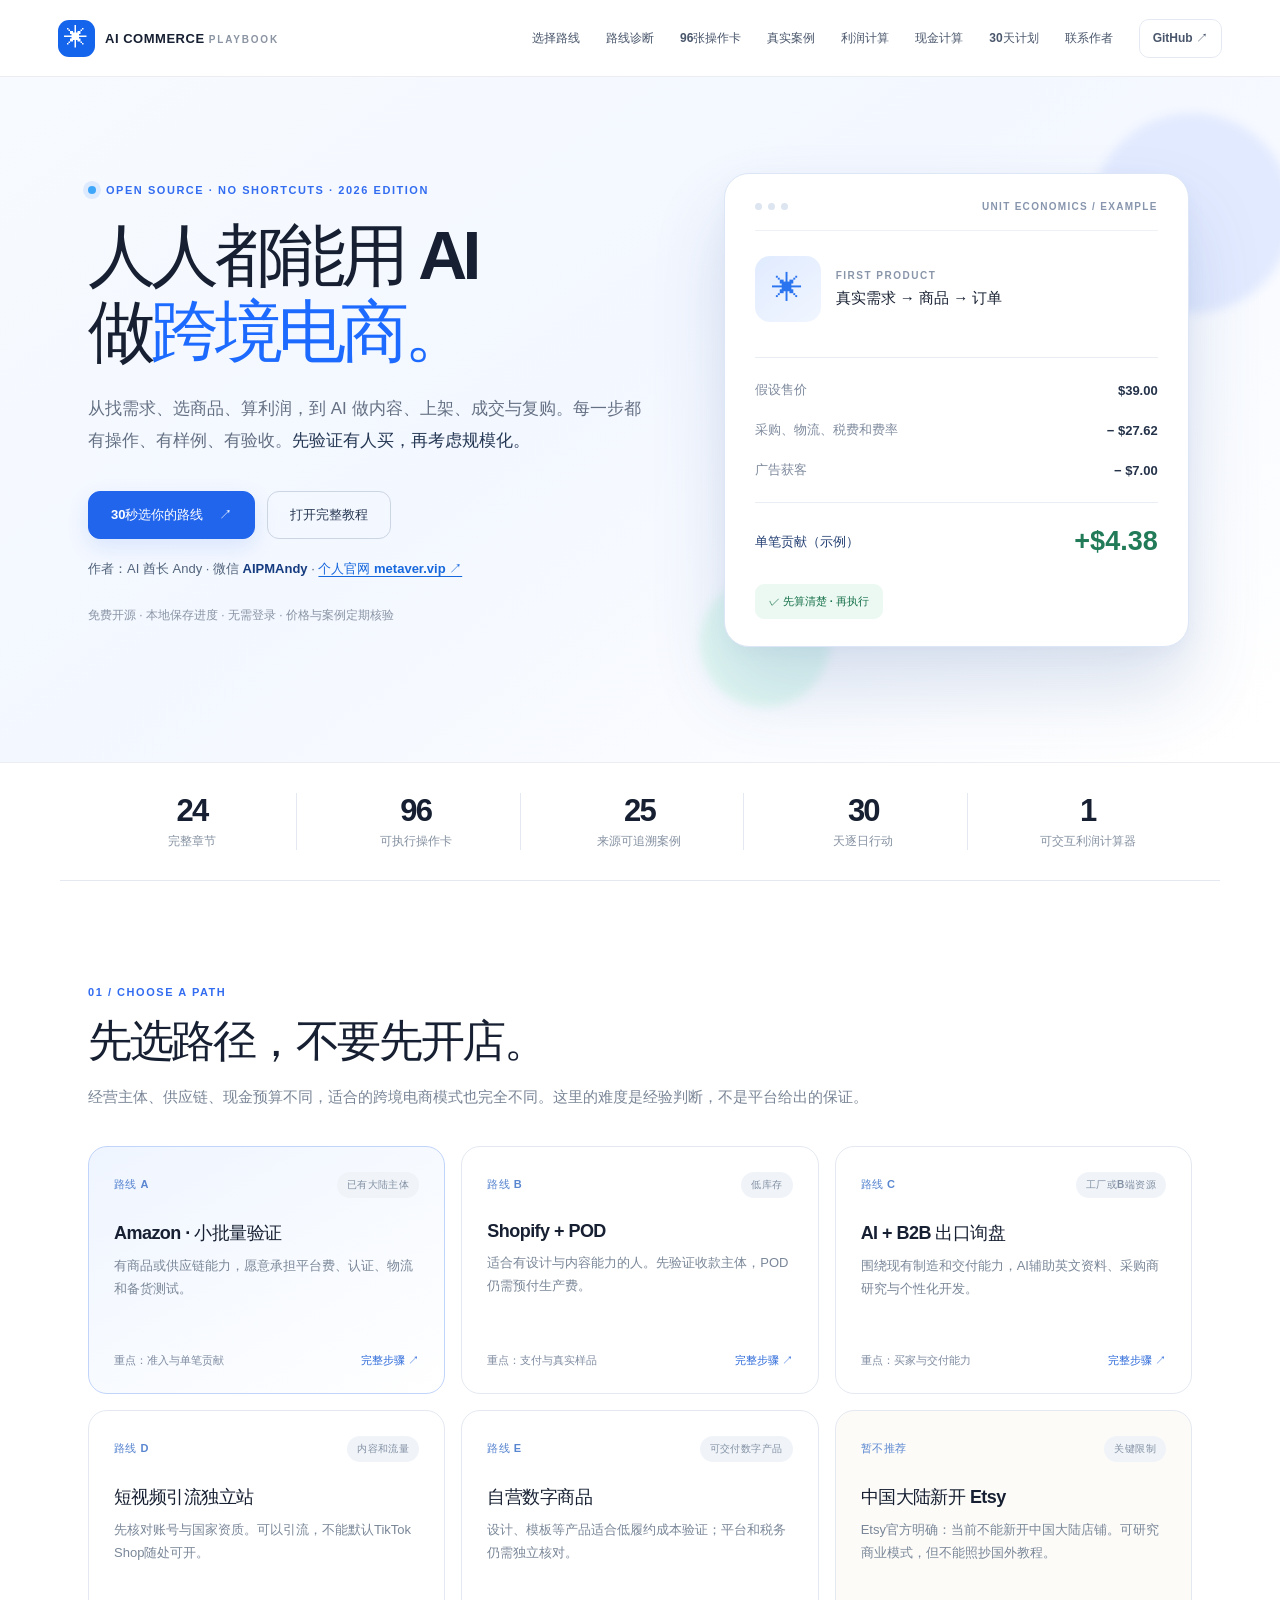
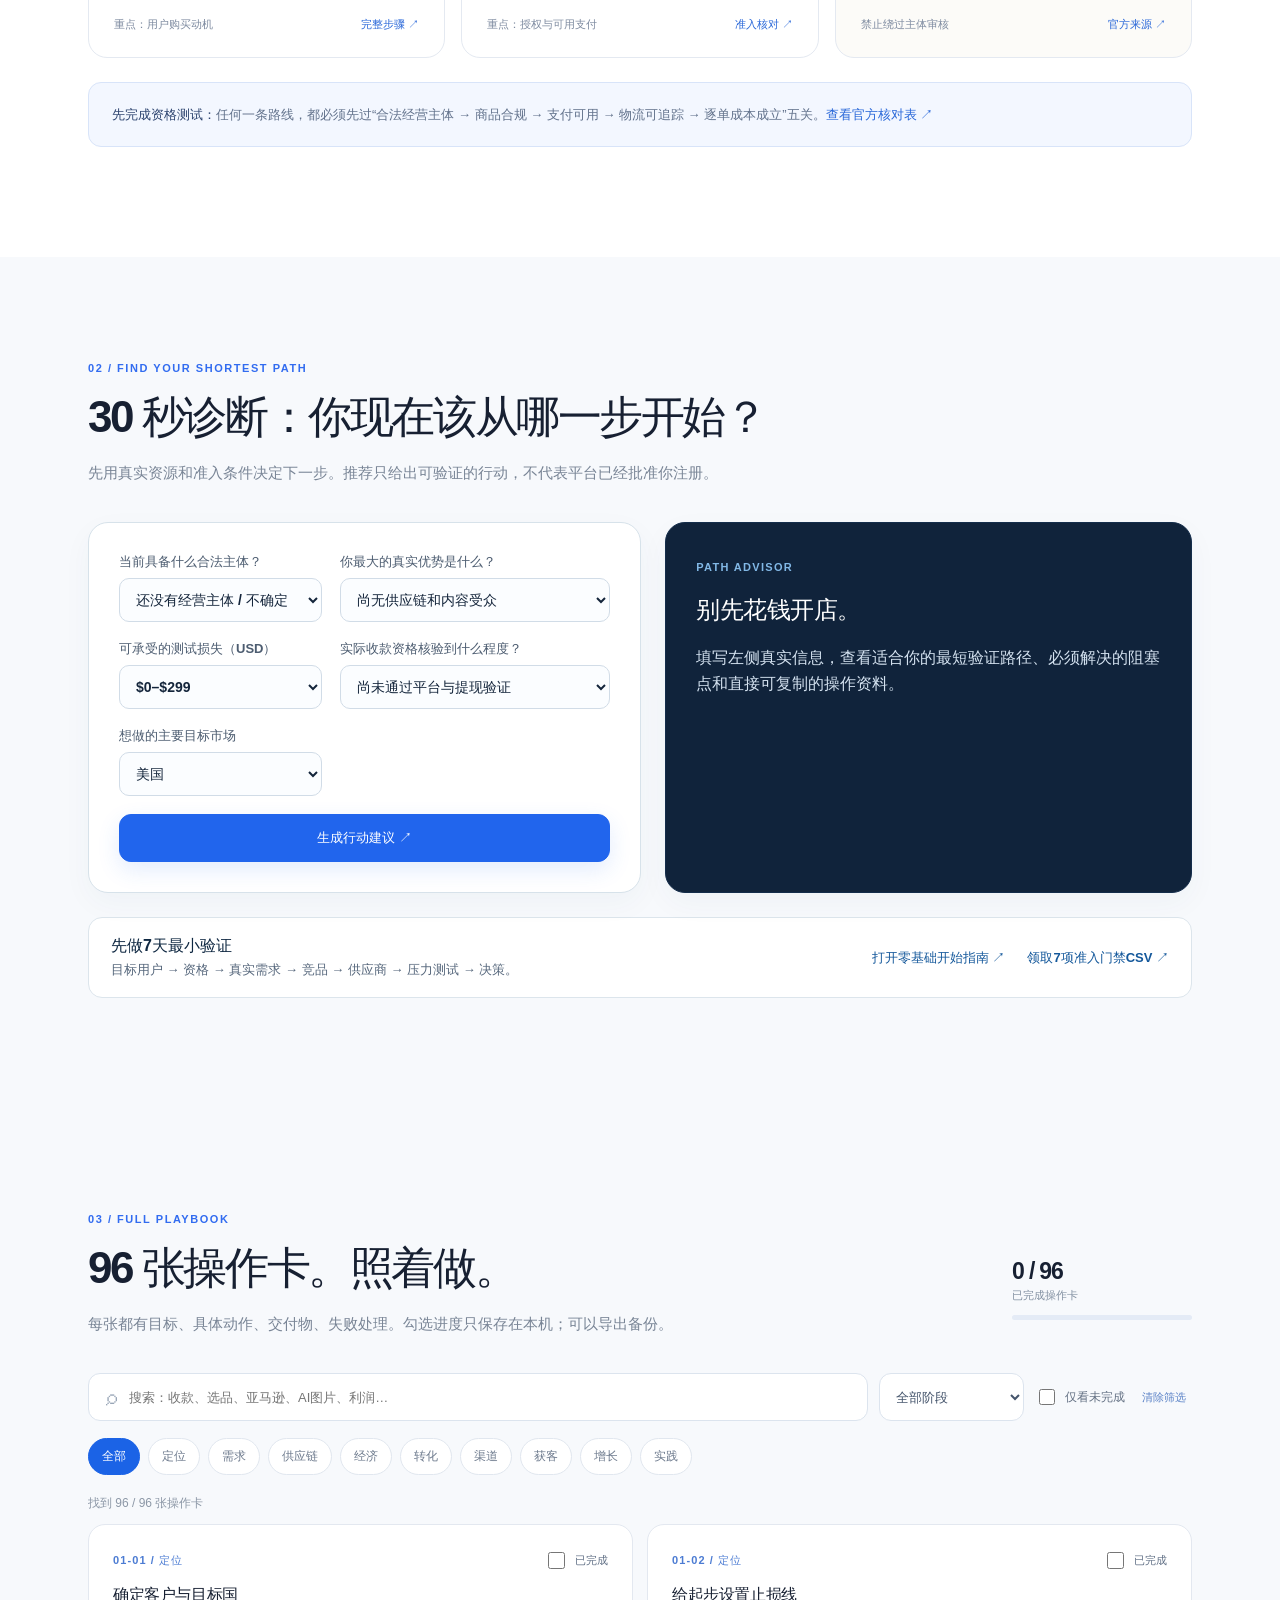
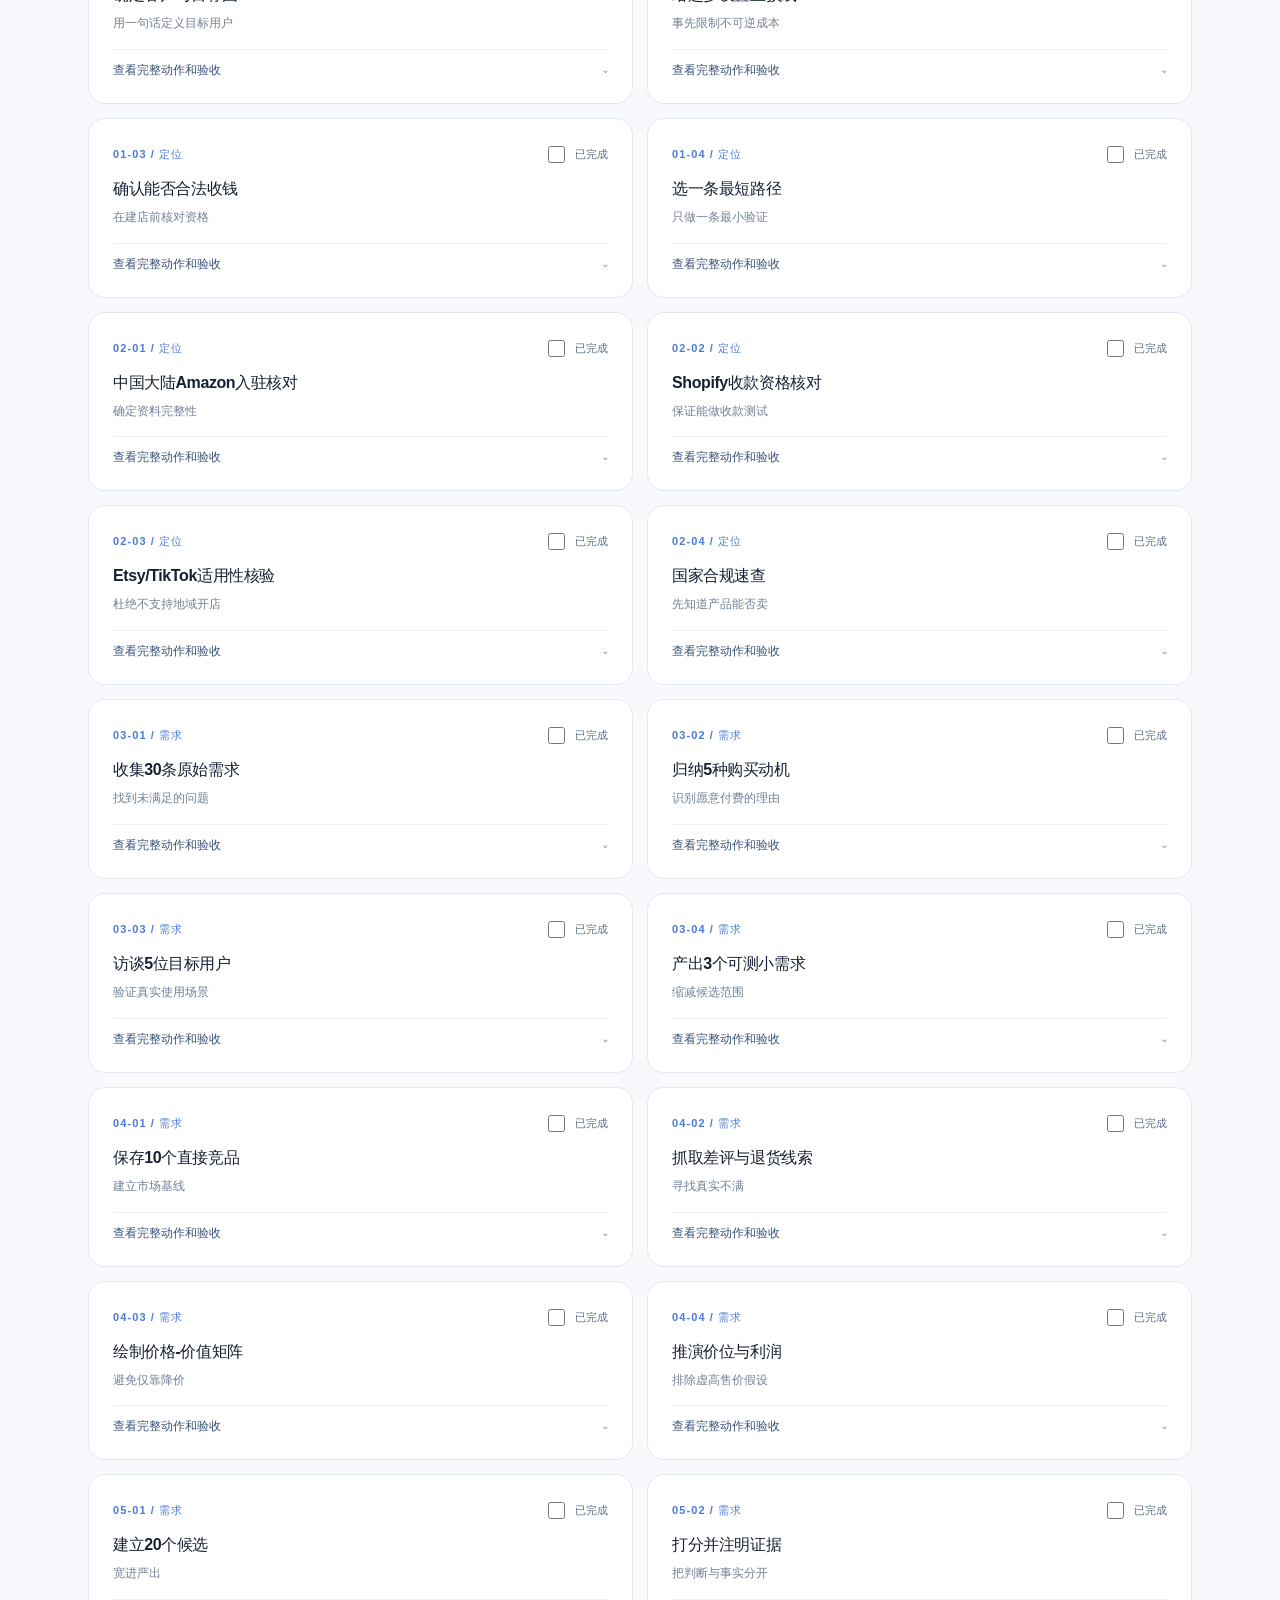
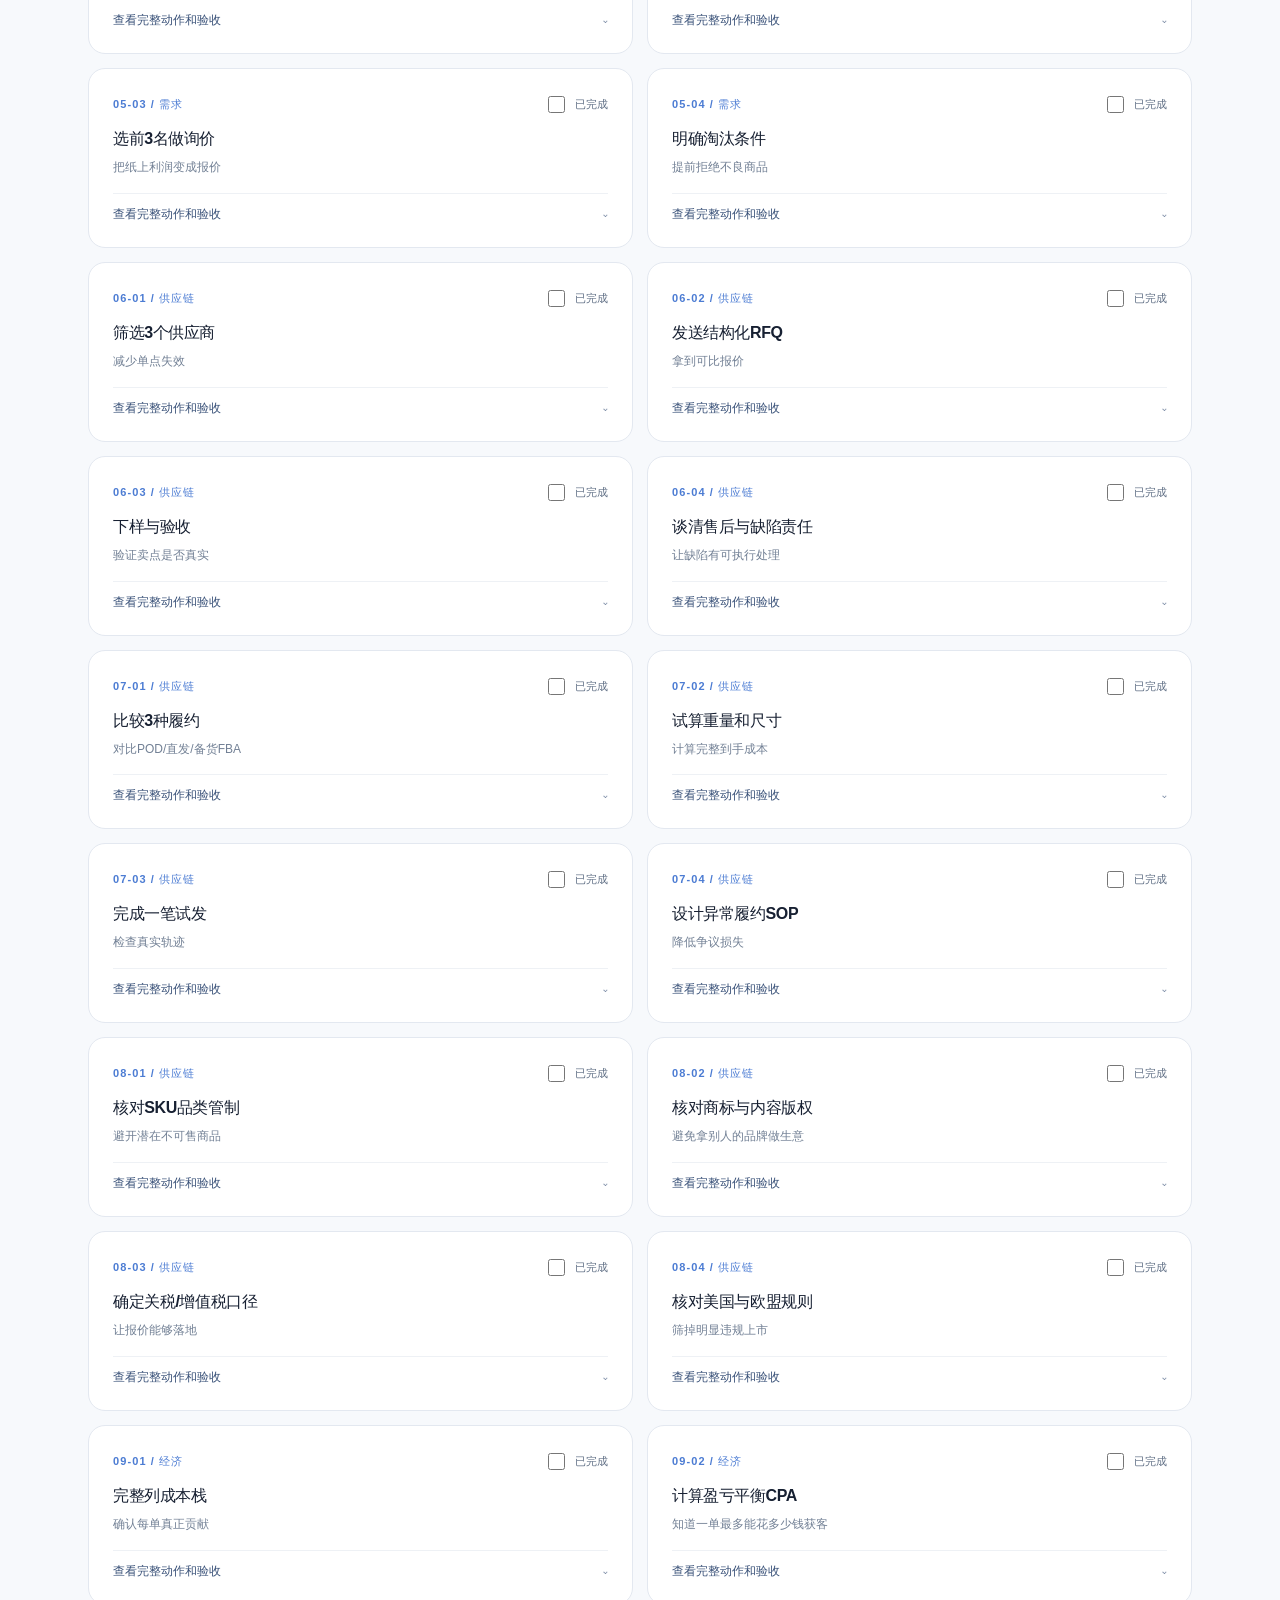
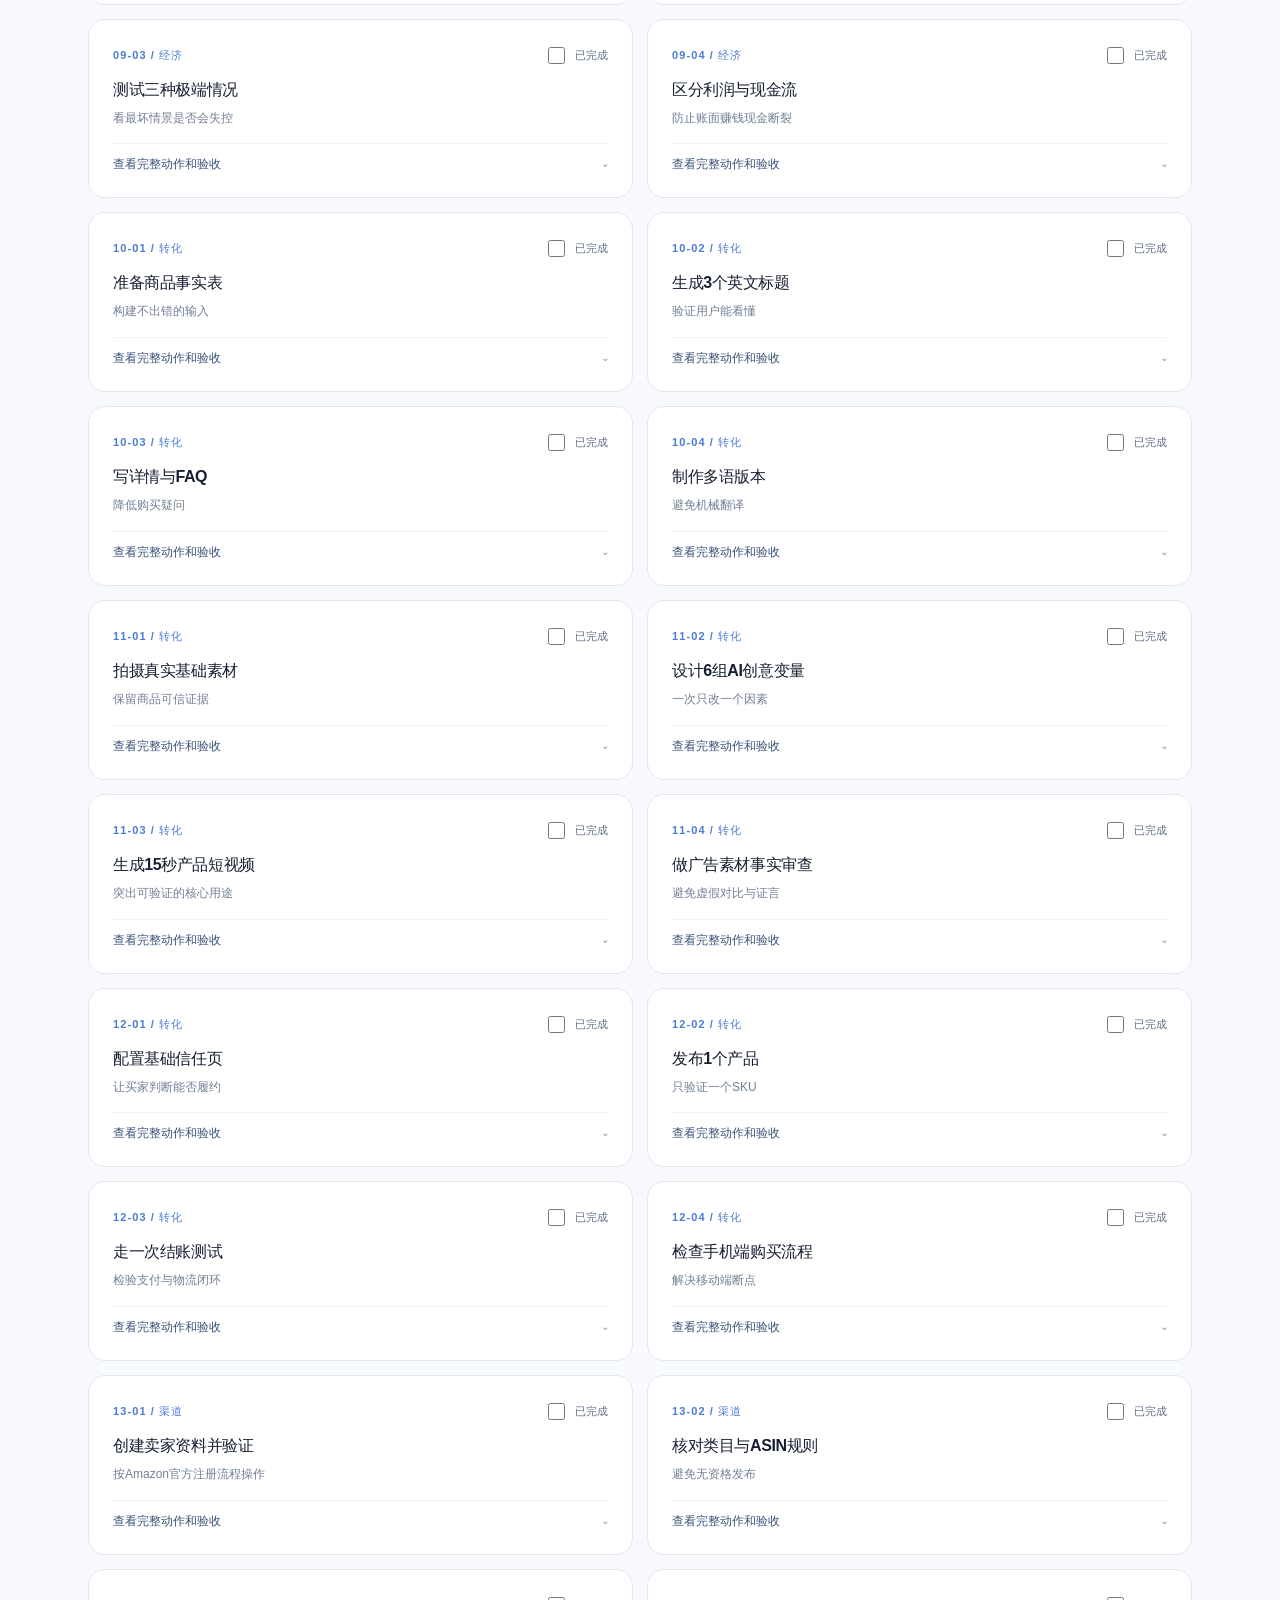
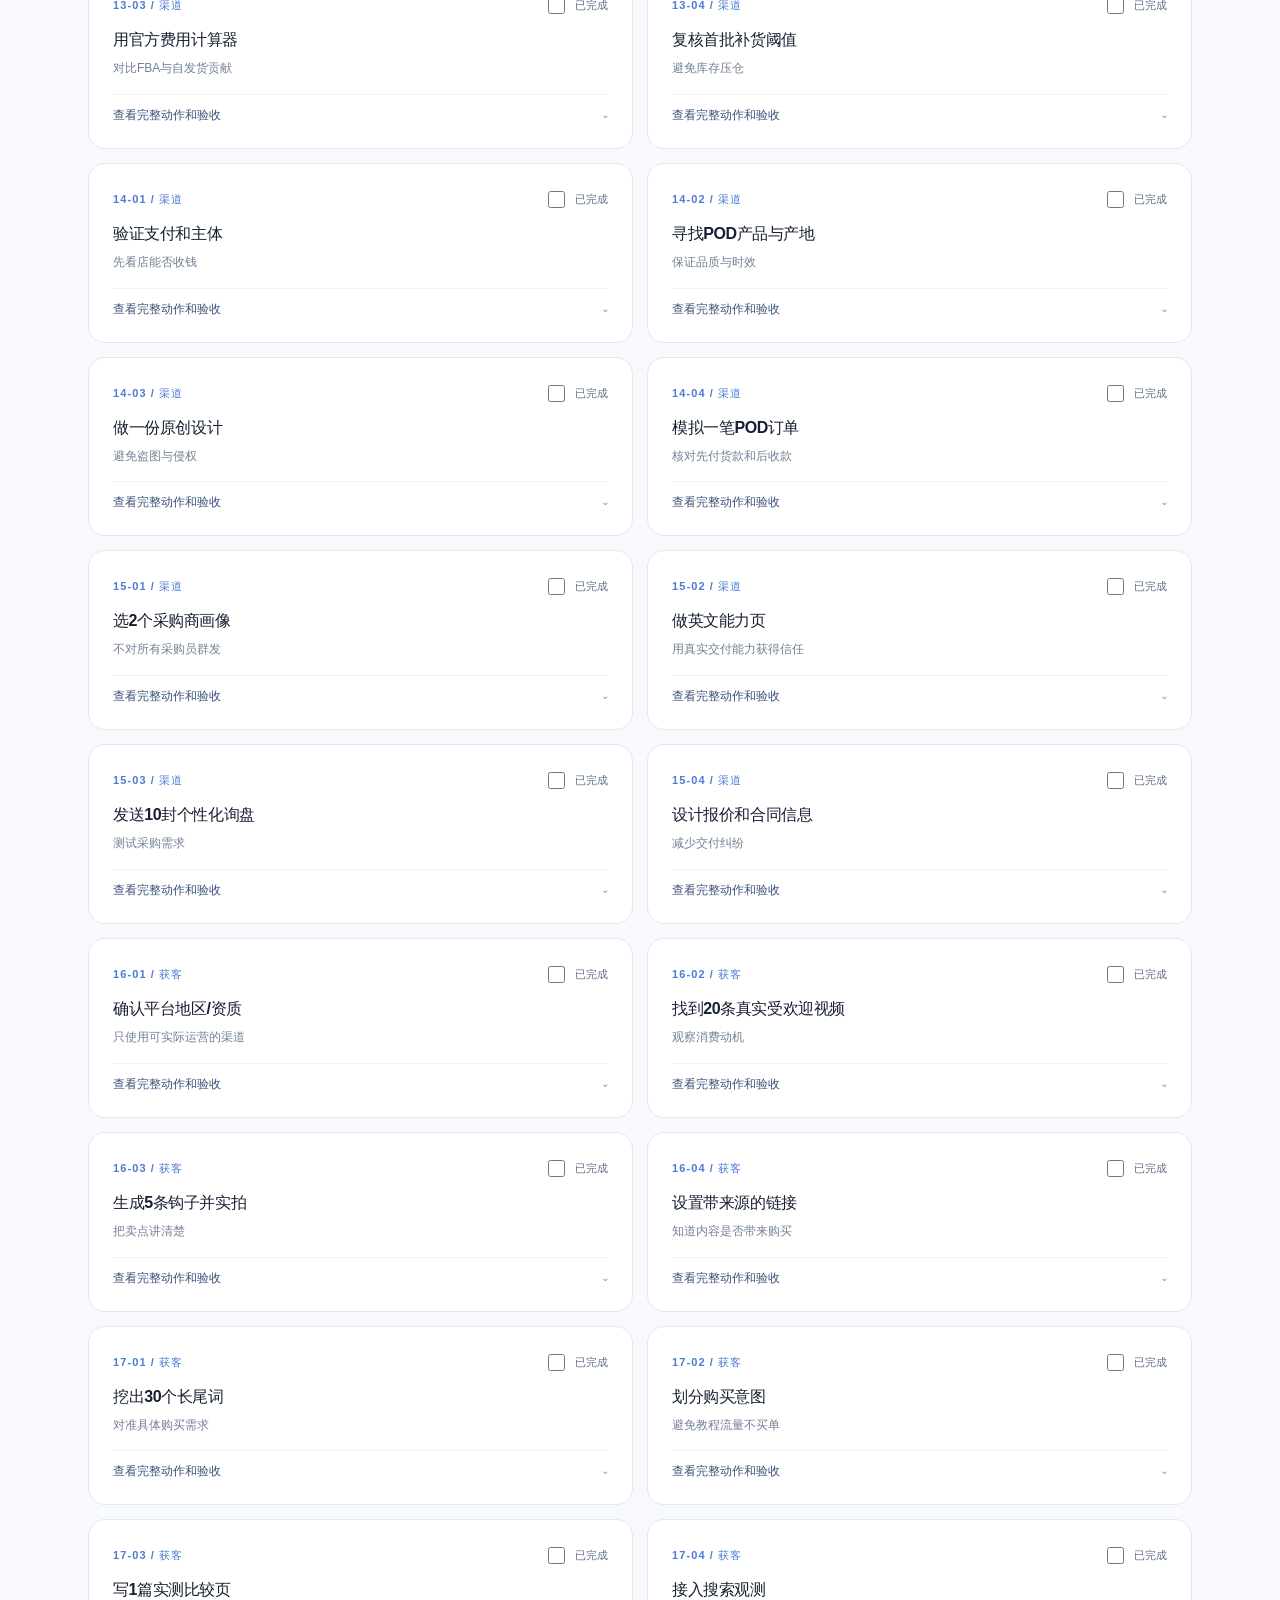
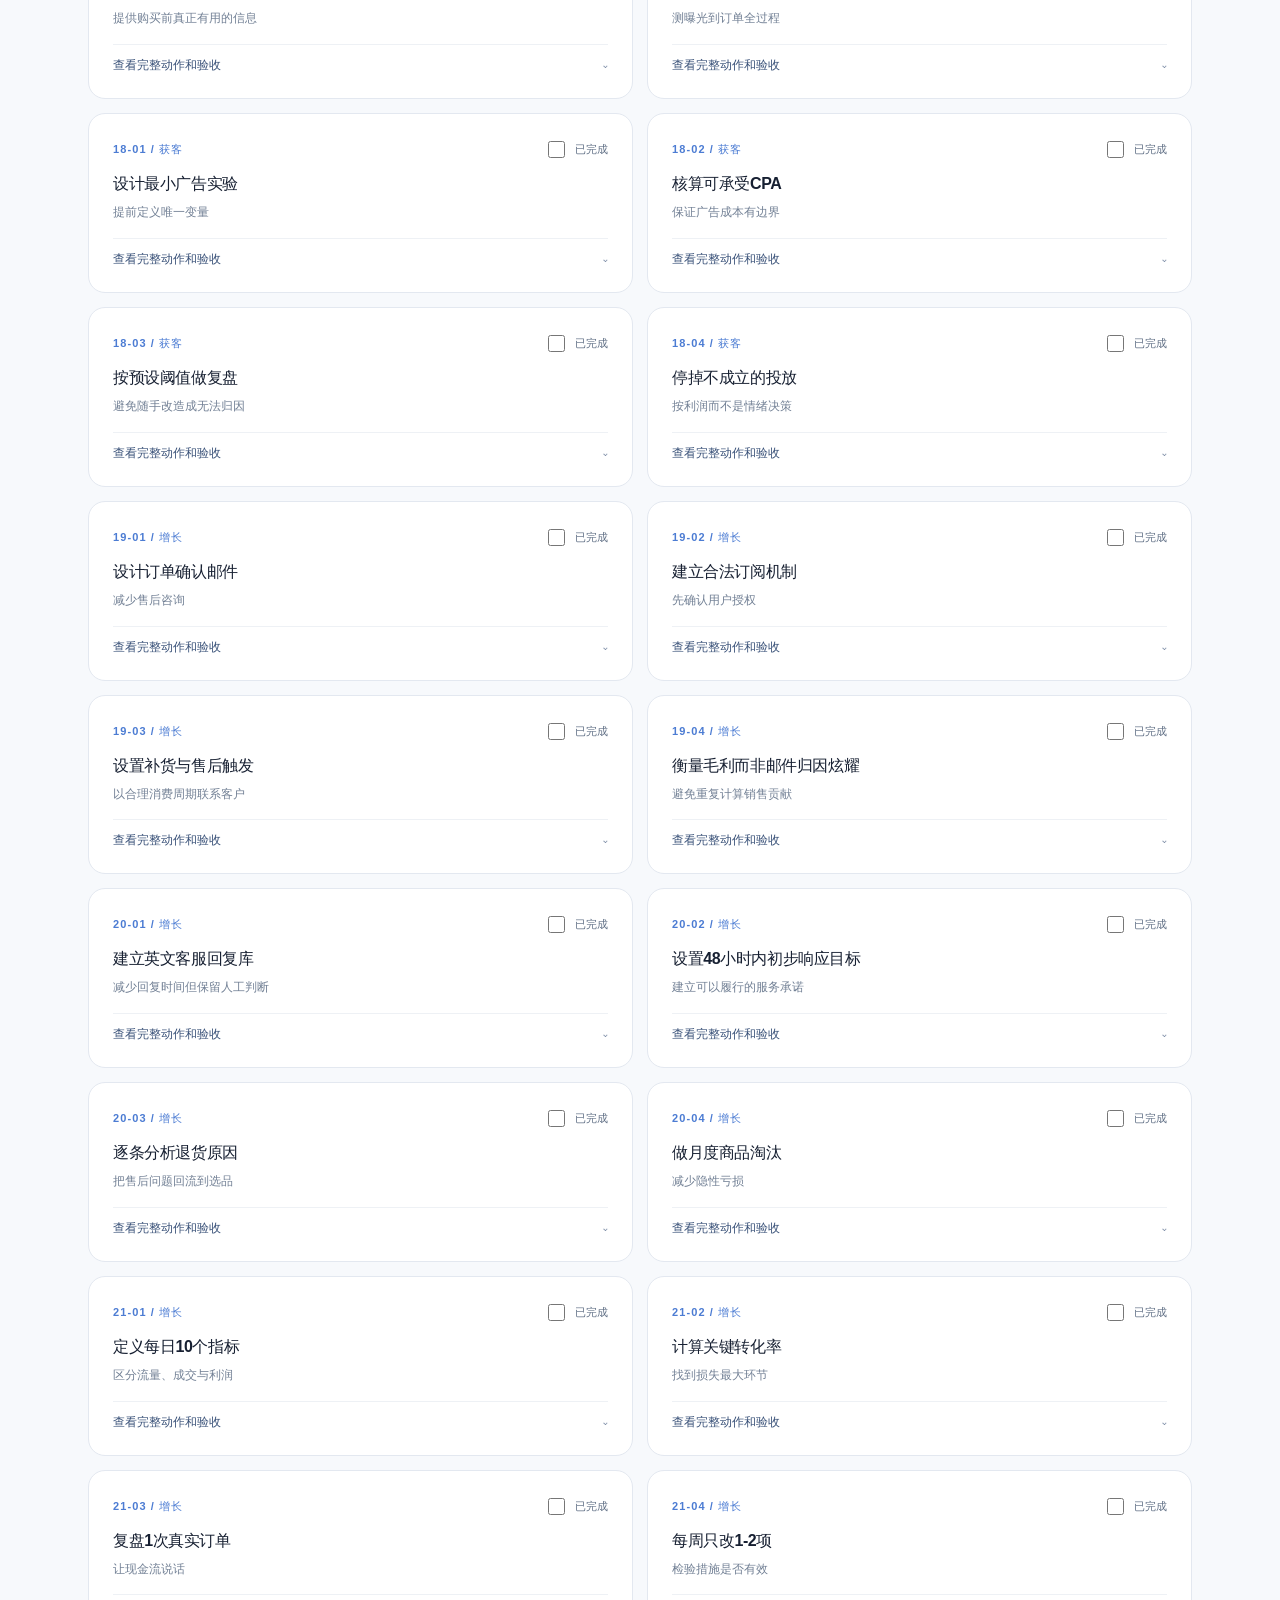
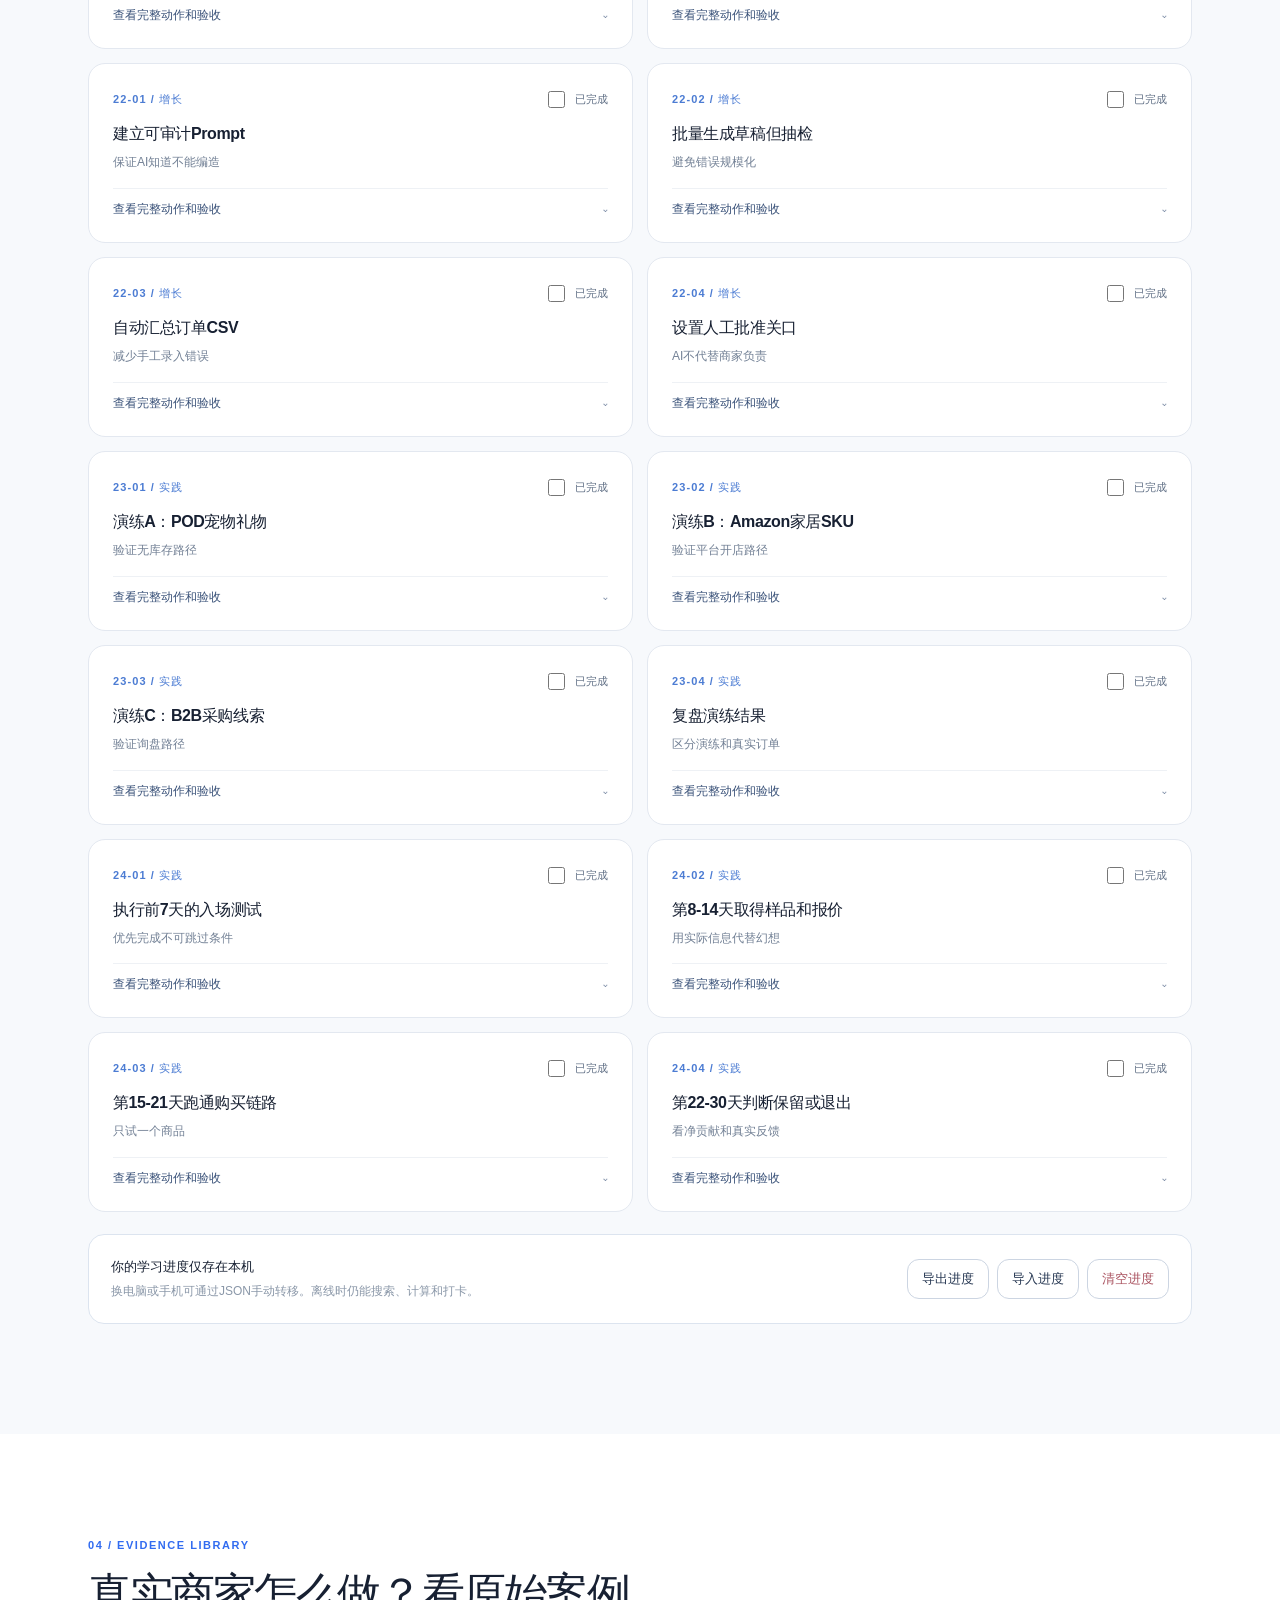
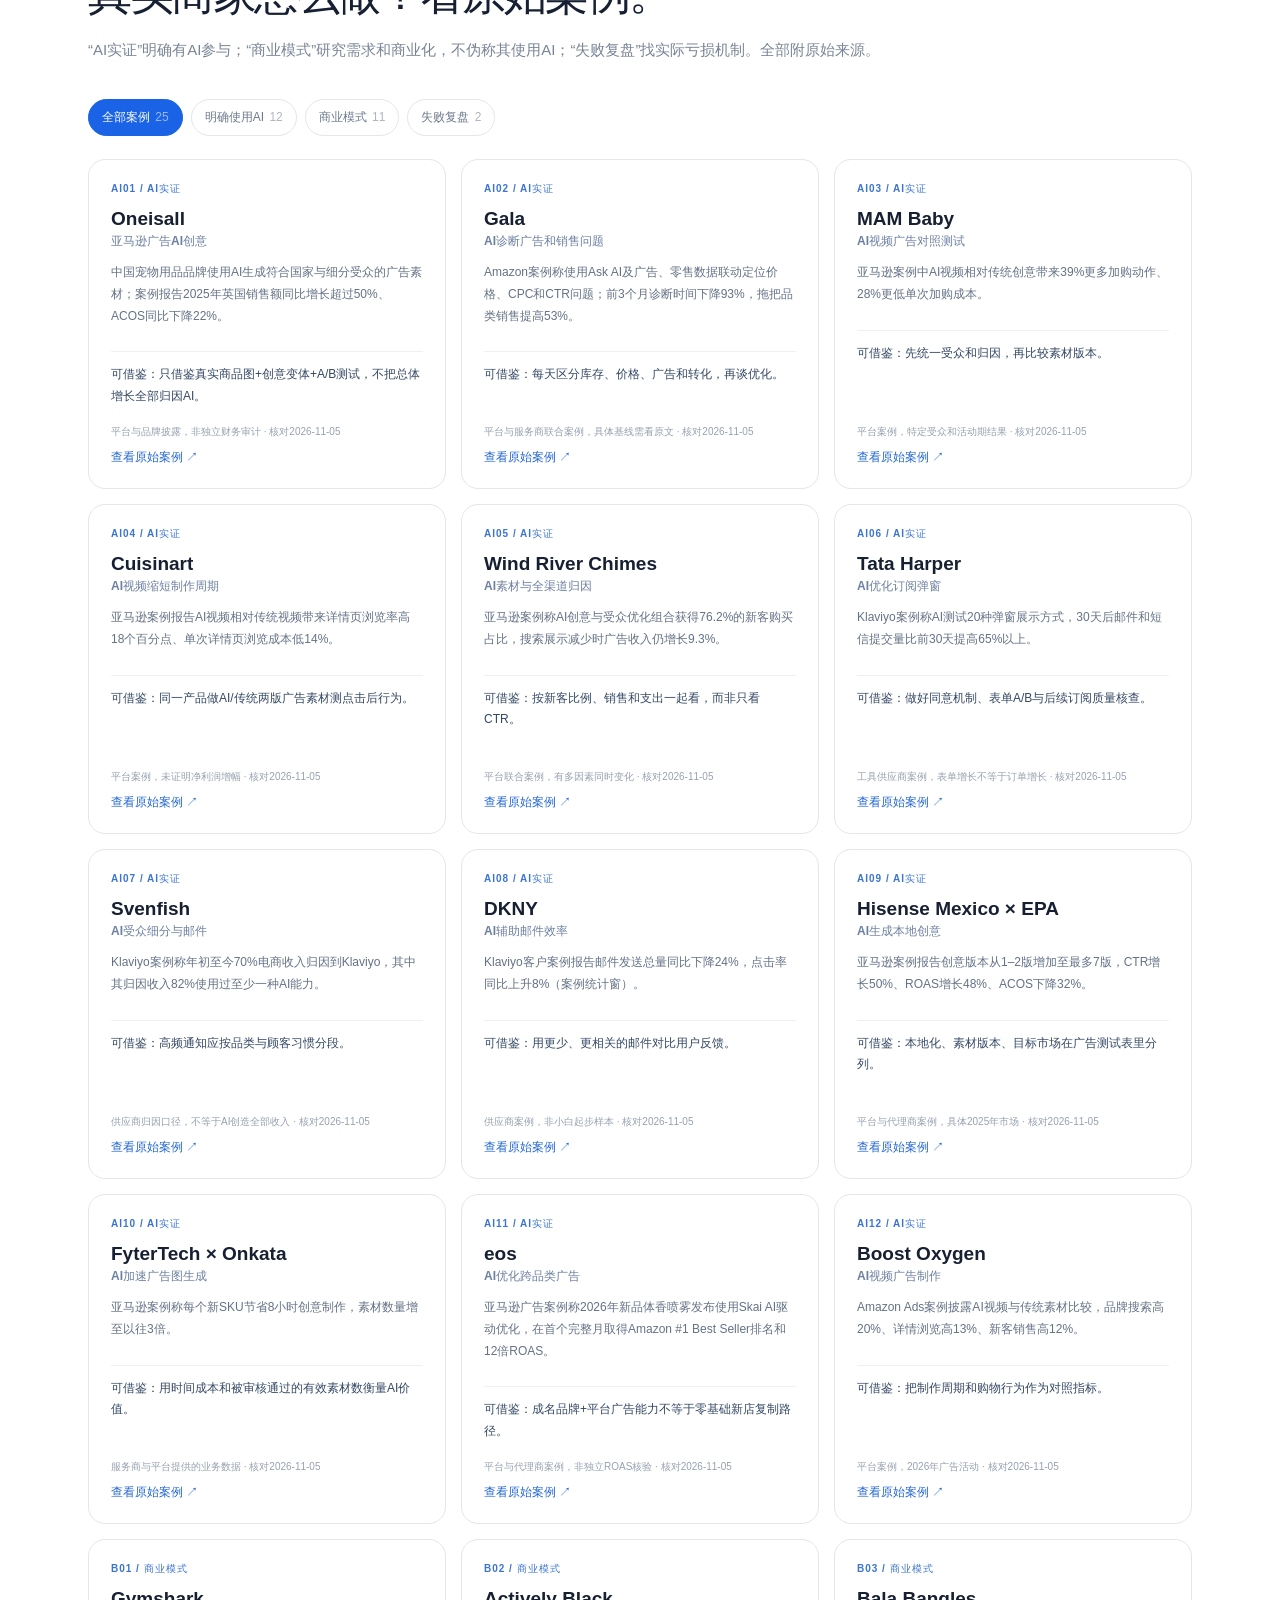
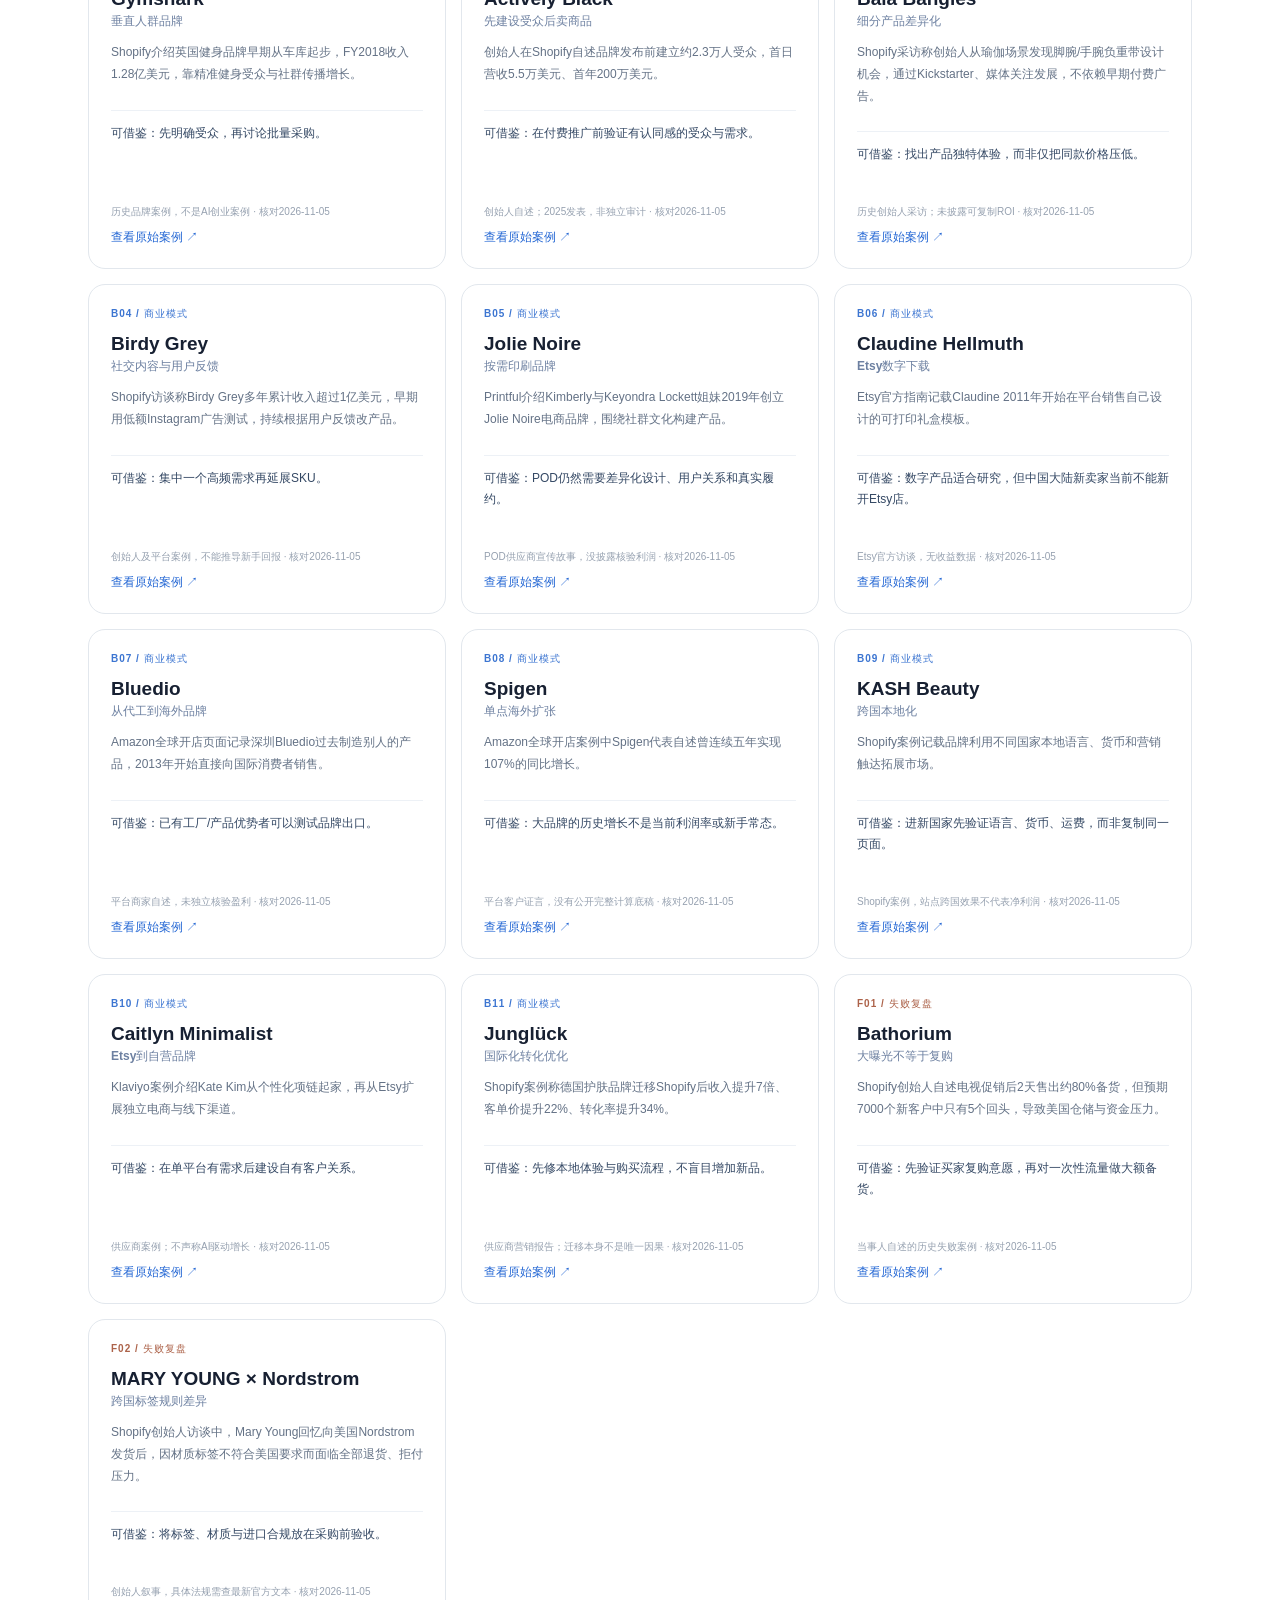
==== commit 394e47b4: "feat: add Andy WeChat and personal website across homepage, offline site, footer and docs" ====
--- a/index.html
+++ b/index.html
@@ -1,103 +1,17 @@
 <!doctype html>
 <html lang="zh-CN"><head>
 <meta charset="utf-8"><meta name="viewport" content="width=device-width, initial-scale=1"><meta name="theme-color" content="#f8fafb">
-<title>离线版 · AI 跨境电商赚钱实战手册 · AI 酋长 Andy</title>
+<title>AI 跨境电商赚钱实战手册 · AI 酋长 Andy</title>
 <meta name="description" content="AI 跨境电商从零开始：24章、96张操作卡、25个可追溯案例、30天计划、资格路线诊断、利润与现金压力测试、可复用文件的开源网站。免费开源，证据可追溯。">
 <meta property="og:title" content="人人都能用 AI 做跨境电商｜开源实战手册"><meta property="og:description" content="不是空讲AI开店，是真实需求到第一笔可兑现利润的完整实战路径。">
-<meta property="og:type" content="website"><meta property="og:image" content="https://raw.githubusercontent.com/AIPMAndy/ai-cross-border-ecommerce-playbook/main/assets/cover.png">
-<link rel="icon" type="image/svg+xml" href="[data-uri]"><style>:root{font-family:Inter,ui-sans-serif,-apple-system,BlinkMacSystemFont,"SF Pro Display","PingFang SC","Microsoft Yahei",sans-serif;color:#172032;background:#fff;font-synthesis:none;scroll-behavior:smooth;--ink:#152237;--muted:#6d7788;--line:#e4e9f1;--brand:#2563eb;--blue:#1c6aff;--surface:#f5f7fa}*{box-sizing:border-box}body{margin:0;-webkit-font-smoothing:antialiased}a{color:inherit;text-decoration:none}button,input,select{font:inherit}button{cursor:pointer}.wrap{max-width:1160px;margin:auto;padding-left:28px;padding-right:28px}.skip{position:absolute;left:-999px;top:auto}.skip:focus{left:10px;top:10px;background:white;padding:10px;z-index:50}.topbar{position:sticky;top:0;z-index:100;background:rgba(255,255,255,.91);backdrop-filter:blur(22px);border-bottom:1px solid #ebedf1}.nav-inner{max-width:1220px;padding:0 28px;margin:auto;min-height:76px;display:flex;align-items:center;justify-content:space-between}.brand{font-size:13px;letter-spacing:.04em;font-weight:850;display:flex;gap:10px;align-items:center}.brand small{font-size:10px;color:#8b94a2;letter-spacing:.18em;font-weight:700}.brand-mark{background:#1564ec;color:white;width:37px;height:37px;display:grid;place-items:center;border-radius:11px;font-size:24px}.nav-links{display:flex;align-items:center;gap:26px;font-size:12px;color:#49566b;font-weight:650}.nav-links a:hover,.footer a:hover{color:var(--blue)}.repo-link{border:1px solid var(--line);padding:10px 13px;border-radius:10px}.mobile-menu{display:none;background:none;border:0;font-size:24px}.hero{background:linear-gradient(145deg,#f7fbff 2%,#f3f7ff 45%,#fff 98%);overflow:hidden;border-bottom:1px solid #ebedf2}.hero-inner{padding-top:96px;padding-bottom:115px;display:grid;grid-template-columns:1.1fr .9fr;align-items:center;gap:56px;min-height:600px}.eyebrow,.section-kicker{color:#326cf0;font-weight:800;letter-spacing:.14em;font-size:11px;text-transform:uppercase}.eyebrow{display:flex;gap:10px;align-items:center}.dot{background:#3fa7fa;border-radius:100%;width:8px;height:8px;display:inline-block;box-shadow:0 0 0 5px #deebff}.hero h1{font-size:clamp(46px,5.3vw,72px);line-height:1.11;margin:22px 0 24px;letter-spacing:-.07em;font-weight:850}.hero h1 span{color:var(--blue)}.hero-sub{font-size:17px;line-height:1.9;color:#647083;max-width:555px;margin:0}.hero-sub strong{color:#253854;font-weight:750}.hero-btns{display:flex;gap:12px;flex-wrap:wrap;margin-top:34px}.btn{display:inline-flex;justify-content:center;align-items:center;gap:16px;border-radius:12px;padding:14px 22px;font-size:13px;font-weight:750;transition:all .16s;outline-offset:3px}.btn:hover{transform:translateY(-1px)}.btn.primary{background:#2165ed;color:#fff;border:1px solid #2165ed;box-shadow:0 8px 22px #2f73ef22}.btn.outline{border:1px solid #ccd5e2;color:#263752;background:transparent}.btn.small{padding:10px 14px}.btn.text-only{border:0;color:#657386;background:transparent}.btn.danger{color:#aa5360}.hero-fine{color:#8994a5;font-size:12px;margin-top:26px}.hero-visual{position:relative;min-width:0}.visual-surface{position:relative;z-index:2;max-width:465px;margin:0 auto;background:#fff;border:1px solid #dce6f6;border-radius:25px;box-shadow:0 42px 72px #3f67a42d,0 6px 17px #7b9acc13;padding:27px 30px}.s-top{display:flex;align-items:center;gap:6px;border-bottom:1px solid #eef1f5;padding-bottom:18px}.s-dot{height:7px;width:7px;border-radius:100%;background:#dce5f0}.s-title{margin-left:auto;font-size:10px;color:#8795ad;letter-spacing:.13em;font-weight:800}.s-product{display:flex;gap:15px;align-items:center;padding:25px 0 23px}.mini-box{width:66px;height:66px;background:linear-gradient(145deg,#e0ebff,#f1f6ff);border-radius:15px;display:grid;place-items:center;color:#2a74ef;font-size:31px}.s-label{display:block;color:#8996a9;font-size:10px;letter-spacing:.15em;font-weight:800;margin-bottom:8px}.s-product strong{font-size:15px}.s-divider{height:1px;background:#e9eef5;margin:12px 0}.s-line{display:flex;justify-content:space-between;align-items:center;color:#7f8b9e;font-size:13px;padding:11px 0}.s-line b{color:#25334a;font-variant-numeric:tabular-nums}.s-line.total{font-weight:800;color:#213d71}.s-line.total b{font-size:27px;color:#217b58}.s-chip{display:table;margin-top:16px;background:#ecf9f2;color:#17714b;padding:10px 14px;font-weight:750;font-size:11px;border-radius:9px}.orb{position:absolute;border-radius:100%;filter:blur(5px)}.orb-a{width:200px;height:200px;background:#e2eaff;right:-100px;top:-60px}.orb-b{width:130px;height:130px;background:#e0f7f2;left:-20px;bottom:-60px}.stats{display:grid;grid-template-columns:repeat(5,1fr);gap:15px;padding-top:30px;padding-bottom:30px;border-bottom:1px solid var(--line)}.stats>div{display:flex;flex-direction:column;align-items:center;border-right:1px solid var(--line)}.stats>div:last-child{border-right:0}.stats strong{font-size:31px;letter-spacing:-.06em}.stats span{margin-top:4px;color:#8591a1;font-size:12px}.section{padding-top:105px;padding-bottom:110px;scroll-margin-top:80px}.section-grey{background:#f7f9fc}.section-heading{max-width:820px;margin:15px 0 36px}.section-heading h2,.faq h2,.resource-section h2{letter-spacing:-.055em;font-size:clamp(29px,3.7vw,44px);line-height:1.27;margin:0 0 14px}.section-heading p,.resource-section p{font-size:15px;line-height:1.8;color:#798596;margin:0}.section-heading.split{display:flex;justify-content:space-between;align-items:end;max-width:none;gap:36px}.section-heading.split>div:first-child{max-width:760px}.route-grid{display:grid;grid-template-columns:repeat(3,1fr);gap:16px}.route-card{background:#fff;border:1px solid var(--line);border-radius:19px;padding:25px;min-height:248px;display:flex;flex-direction:column;transition:border-color .15s,box-shadow .15s}.route-card:hover{border-color:#a9bfeb;box-shadow:0 10px 30px #64799c16}.route-card.chosen{background:linear-gradient(150deg,#eff5ff,#fff);border-color:#c1d4fa}.route-card.warning-route{background:#fcfbf8}.tagline{display:flex;justify-content:space-between;align-items:center;color:#5986d0;font-size:11px;font-weight:800;letter-spacing:.04em}.tag{border-radius:20px;background:#f0f4f9;color:#8290a3;padding:6px 10px;font-size:10px;font-weight:750}.route-card h3{font-size:18px;letter-spacing:-.03em;margin:23px 0 9px}.route-card p{font-size:13px;line-height:1.78;color:#7a8798;margin:0}.route-meta{font-size:11px;color:#7e8ba0;display:flex;justify-content:space-between;align-items:center;margin-top:auto;padding-top:26px;gap:8px}.route-meta a,.note-banner a{color:#2a68d9;font-weight:750}.note-banner{border:1px solid #d8e4f9;background:#f3f7ff;border-radius:13px;padding:20px 23px;font-size:13px;line-height:1.8;color:#62728c;margin-top:24px}.note-banner strong{color:#2b426e}.complete-box{min-width:180px;align-self:center}.complete-box strong{font-size:23px;font-variant-numeric:tabular-nums;display:block;letter-spacing:-.05em}.complete-box span{font-size:11px;color:#8290a1}.track{height:5px;border-radius:20px;background:#e4ebf6;overflow:hidden;margin-top:12px}.track i{display:block;width:0%;background:#2772f3;height:100%;border-radius:20px;transition:width .2s}.toolbar{display:flex;gap:11px;align-items:center;flex-wrap:wrap;margin:36px 0 17px}.search-field{height:48px;display:flex;align-items:center;gap:10px;border:1px solid #dce4ee;background:#fff;border-radius:12px;padding:0 17px;flex:1;min-width:280px;color:#99a6b7}.search-field span{font-size:22px}.search-field input{border:0;outline:0;flex:1;width:100%;font-size:13px;min-width:0;background:transparent;color:#25344a}.toolbar select{border:1px solid #dce4ee;background:white;border-radius:12px;height:48px;padding:0 12px;min-width:145px;color:#45556c;font-size:13px}.checkline{display:flex;align-items:center;gap:7px;font-size:12px;color:#637083;white-space:nowrap}.checkline input{accent-color:#2470eb;width:16px;height:16px}.tiny-button{border:0;background:transparent;color:#5981c6;font-size:11px}.stage-pills,.case-pills{display:flex;flex-wrap:wrap;gap:8px;margin-bottom:20px}.stage-pill,.case-pill{border:1px solid #e1e7ef;background:white;color:#6d7a8d;padding:9px 13px;border-radius:20px;font-size:12px}.stage-pill.active,.case-pill.active{background:#1b63e6;border-color:#1b63e6;color:#fff}.case-pill span{opacity:.55;padding-left:2px}.resultcount{font-size:12px;color:#8c97a6}.action-list{display:grid;grid-template-columns:repeat(2,minmax(0,1fr));gap:14px}.action-card{padding:24px;border-radius:17px;background:white;border:1px solid #e3e8f0;min-width:0}.action-header{display:flex;justify-content:space-between;align-items:center;gap:10px}.action-id{color:#4c7cd3;font-size:11px;font-weight:800;letter-spacing:.1em}.action-time{color:#8f9cae;font-size:10px}.action-card h3{font-size:16px;margin:13px 0 8px;letter-spacing:-.025em}.action-goal{font-size:12px;color:#728095;line-height:1.65;margin:0 0 15px}.action-card details{border-top:1px solid #eef1f5;padding:12px 0 0}.action-card summary{font-weight:750;color:#3a5279;font-size:12px;cursor:pointer;list-style:none}.action-card summary::after{content:'⌄';float:right}.action-card details[open] summary::after{content:'⌃'}.action-card ol{padding-left:20px;font-size:12px;color:#536279;line-height:1.85}.action-card .deliverable,.action-card .fallback{font-size:12px;color:#6c7b8d;line-height:1.7;margin:8px 0}.deliverable strong{color:#2068d2}.done-label{display:flex;gap:7px;align-items:center;color:#617086;font-size:11px;cursor:pointer}.done-label input{width:17px;height:17px;accent-color:#2773f3}.action-card.is-done{background:#fbfcff;border-color:#b8d2fa}.backup-panel{display:flex;gap:20px;align-items:center;justify-content:space-between;border:1px solid #dce4ef;background:white;border-radius:16px;margin-top:22px;padding:22px}.backup-panel strong{font-size:13px}.backup-panel p{color:#8a97a8;font-size:12px;line-height:1.6;margin:6px 0 0}.inline-status{font-size:11px;color:#b15f4b}.backup-actions{display:flex;gap:8px;flex-wrap:wrap}.filelabel{cursor:pointer}.empty{padding:30px;border-radius:16px;background:white;color:#8793a4}.case-pills{margin-bottom:23px}.case-grid{display:grid;grid-template-columns:repeat(3,minmax(0,1fr));gap:15px}.case-card{border:1px solid #e2e7ed;border-radius:17px;padding:22px;background:#fff;display:flex;flex-direction:column;min-height:330px}.case-tag{font-size:10px;letter-spacing:.1em;color:#3c75d1;font-weight:800}.case-tag.failure{color:#ac6249}.case-card h3{font-size:19px;margin:12px 0 3px}.case-theme{font-size:12px;color:#6d80a1;font-weight:700}.case-card p{font-size:12px;color:#647286;line-height:1.8}.case-card .takeaway{border-top:1px solid #edf1f6;padding-top:12px;color:#344864}.case-card .case-footer{margin-top:auto;display:flex;flex-direction:column;gap:10px}.case-card .case-footer small{font-size:10px;color:#96a1b0;line-height:1.5}.case-card a{font-size:12px;color:#2467d4;font-weight:750}.case-disclosure,.calc-note{font-size:11px;color:#919cac;line-height:1.8;margin-top:25px}.calculator-section{background:linear-gradient(145deg,#edf4ff,#f7fbff 55%,#eff4fc)}.calc-layout{display:grid;grid-template-columns:1.15fr .85fr;gap:18px}.calc-form,.calc-output{border-radius:19px;padding:28px;border:1px solid #d7e2f2;background:#fff}.form-head{display:flex;justify-content:space-between;align-items:center;gap:12px;margin-bottom:26px}.form-head h3{margin:0;font-size:18px}.form-head span{font-size:11px;color:#909caf}.input-grid{display:grid;grid-template-columns:repeat(2,minmax(0,1fr));gap:16px}.input-grid label{font-size:11px;color:#68788d;font-weight:700}.input-grid input{display:block;margin-top:8px;width:100%;padding:11px 13px;border:1px solid #d9e3ef;border-radius:10px;color:#1c304f;font-variant-numeric:tabular-nums;outline-color:#5d96fb}.calc-actions{display:flex;gap:10px;margin-top:23px}.calc-output{background:#14243e;color:#fff;border:1px solid #14243e;display:flex;flex-direction:column}.calc-label{font-size:10px;letter-spacing:.16em;color:#9cbbf6;font-weight:800}.calc-output>strong{font-size:clamp(43px,5vw,62px);margin-top:12px;font-variant-numeric:tabular-nums;letter-spacing:-.07em}.calc-output>strong.negative{color:#ffa9a2}.calc-output>p#netStatus{font-size:12px;color:#9ab0cc;margin:0 0 27px}.bigmetric{display:flex;justify-content:space-between;gap:18px;padding:15px 0;border-top:1px solid #2d425f;align-items:baseline}.bigmetric span{font-size:12px;color:#adbdd3}.bigmetric b{font-size:17px;font-variant-numeric:tabular-nums;white-space:nowrap}.mini-alert{background:#203858;padding:16px;border-radius:11px;color:#c8daf7;font-size:12px;line-height:1.75;margin-top:22px}.calc-output .calc-note{color:#8198b5;margin-top:auto;padding-top:20px}.day-grid{display:grid;grid-template-columns:repeat(3,minmax(0,1fr));gap:11px}.day-card{display:flex;gap:12px;align-items:flex-start;border:1px solid var(--line);border-radius:13px;padding:15px;background:white;min-height:97px}.day-card.checked{border-color:#bcd5fa;background:#f8fbff}.day-card input{margin-top:6px;width:17px;height:17px;accent-color:#2d74ee;flex-shrink:0}.day-card b{font-size:11px;color:#3c78d5}.day-card strong{display:block;font-size:12px;margin:6px 0}.day-card span{color:#8a96a7;font-size:11px;line-height:1.5}.plan-tools{display:flex;justify-content:space-between;margin-bottom:19px;align-items:center}.plan-tools a{font-size:12px;color:#2e6bd0}.note-banner.bottom{margin-top:26px}.resource-section{display:grid;grid-template-columns:.85fr 1.15fr;gap:65px;align-items:start}.resource-section h2{margin:13px 0 20px}.resource-grid{display:grid;grid-template-columns:1fr 1fr;gap:10px}.resource-grid a{display:flex;flex-direction:column;background:#fff;border:1px solid var(--line);border-radius:13px;padding:20px;min-height:113px;transition:box-shadow .15s}.resource-grid a:hover{box-shadow:0 10px 20px #9ab0cb17}.resource-grid strong{font-size:14px}.resource-grid span{color:#8c9aab;line-height:1.7;margin-top:11px;font-size:11px}.faq{padding-bottom:110px}.faq h2{margin:15px 0 35px}.faq details{border-bottom:1px solid #e4e9ef;padding:22px 0}.faq summary{cursor:pointer;font-size:15px;font-weight:700;list-style:none}.faq summary::after{content:'＋';float:right;color:#8d9aad}.faq details[open] summary::after{content:'－'}.faq details p{max-width:820px;color:#6d7b8e;line-height:1.8;font-size:13px}.footer{background:#10213b;color:#cad7eb}.footer-inner{padding-top:52px;padding-bottom:48px;display:flex;justify-content:space-between;gap:40px}.footer strong{font-size:14px;letter-spacing:.12em;color:white}.footer p{font-size:11px;color:#9baec9;line-height:2;margin:10px 0}.footer-right{text-align:right}@media(max-width:900px){.hero-inner{grid-template-columns:1fr;padding-top:78px;padding-bottom:80px}.hero-visual{max-width:520px;width:100%;margin:auto}.route-grid,.case-grid,.day-grid{grid-template-columns:repeat(2,minmax(0,1fr))}.calc-layout,.resource-section{grid-template-columns:1fr}.nav-links{gap:12px}}@media(max-width:620px){.wrap,.nav-inner{padding-left:18px;padding-right:18px}.nav-inner{min-height:63px}.mobile-menu{display:block}.nav-links{display:none;position:absolute;top:63px;left:0;right:0;background:#fff;flex-direction:column;padding:20px 18px;border-bottom:1px solid var(--line);align-items:stretch;gap:18px}.nav-links.open{display:flex}.hero-inner{padding-top:57px;padding-bottom:64px;gap:45px;min-height:auto}.hero h1{font-size:45px;letter-spacing:-.065em}.hero-sub{font-size:14px}.visual-surface{padding:20px 19px}.stats{grid-template-columns:repeat(5,1fr);gap:0}.stats strong{font-size:22px}.stats span{font-size:9px;text-align:center}.section{padding-top:69px;padding-bottom:75px}.route-grid,.action-list,.case-grid,.day-grid,.resource-grid{grid-template-columns:1fr}.route-card{min-height:200px}.section-heading.split{display:block}.complete-box{max-width:220px;margin-top:26px}.toolbar{align-items:stretch}.toolbar select{flex:1}.backup-panel,.footer-inner{flex-direction:column;align-items:flex-start}.input-grid{gap:12px}.calc-form,.calc-output{padding:18px}.input-grid input{font-size:14px;padding:11px 7px}.footer-right{text-align:left}.hero-btns .btn{width:100%}.eyebrow{font-size:9px;letter-spacing:.08em}.case-card{min-height:auto}.resource-section{gap:25px}}
-@media(prefers-reduced-motion:reduce){*,*::before,*::after{transition:none!important;scroll-behavior:auto!important}}
-
-.card-resource-link{display:inline-flex;margin-top:15px;color:#2466db;font-weight:750;font-size:12px;border:1px solid #cbdaf5;border-radius:10px;padding:10px 13px;background:#f5f9ff}.card-resource-link:hover{background:#ebf2ff}
-
-/* V2 · interactive launch advisor, cash and adversarial stress test */
-.advisor-layout,.cash-layout{display:grid;grid-template-columns:1.05fr 1fr;gap:24px;align-items:stretch}
-.advisor-form,.advisor-result,.cash-result{border:1px solid #d7e2ea;background:#fff;border-radius:20px;padding:30px;box-shadow:0 10px 30px rgba(31,66,91,.04)}
-.advisor-form{display:grid;grid-template-columns:1fr 1fr;gap:18px}
-.advisor-form label{display:grid;gap:7px;font-size:13px;color:#4c5c70;font-weight:650}
-.advisor-form select{padding:12px 12px;border-radius:10px;border:1px solid #d1dce7;background:#fbfdff;max-width:100%;font-size:14px;color:#14253b}
-.advisor-form .advisor-submit{grid-column:1/-1;width:100%;justify-content:center;min-height:45px}
-.advisor-result{background:#10233b;color:#f0f7ff;border-color:#142d4b;line-height:1.6}
-.advisor-result h3{color:white;font-size:24px;letter-spacing:-.02em;margin:12px 0}
-.advisor-result p{color:#d4e2f0;line-height:1.6}
-.advisor-result ol,.advisor-result ul{padding-left:22px;margin:10px 0 14px}
-.advisor-result li{padding:3px 0;color:#e6eef6}
-.advisor-result a{display:inline-block;margin:12px 12px 0 0;color:#a6d6ff;text-decoration:underline;text-underline-offset:4px}
-.advisor-overline{font-weight:700;font-size:11px;letter-spacing:.12em;color:#82b8e6}
-.starter-strip{display:flex;align-items:center;gap:22px;border:1px solid #dce5ec;border-radius:14px;padding:18px 22px;margin-top:24px;flex-wrap:wrap;background:#fff}
-.starter-strip div{flex:1;min-width:200px}.starter-strip b{color:#0e2741}.starter-strip p{font-size:13px;margin:4px 0 0;color:#56677c}.starter-strip a{white-space:nowrap;color:#14589b;font-size:13px;font-weight:700}
-.stress-wrap{margin-top:20px;border-top:1px solid rgba(120,145,170,.3);padding-top:18px}.stress-wrap h4{font-size:15px;color:inherit;margin:0 0 4px}.stress-wrap p{font-size:12px;opacity:.8;margin:0 0 10px}
-.stress-table{border-collapse:collapse;width:100%;font-size:13px}.stress-table td,.stress-table th{border-bottom:1px solid rgba(144,169,191,.2);padding:9px 5px;text-align:left}.stress-table td:last-child,.stress-table th:last-child{text-align:right;font-variant-numeric:tabular-nums}
-.stress-loss{color:#f77e83!important;font-weight:800}.stress-ok{font-weight:700}.cash-layout{grid-template-columns:1.2fr 1fr}.cash-result{display:flex;flex-direction:column;justify-content:center;background:#f2f7fc}.cash-result strong{font-size:clamp(38px,5vw,62px);letter-spacing:-.055em;color:#0b3766}.cash-result p{color:#50677b;line-height:1.6}.cash-result a{font-weight:700;color:#13599d;margin-top:12px}
-@media(max-width:860px){.advisor-layout,.cash-layout{grid-template-columns:1fr}.advisor-form{grid-template-columns:1fr 1fr}}
-@media(max-width:540px){.advisor-form,.advisor-result,.cash-result{padding:18px;border-radius:14px}.advisor-form{grid-template-columns:1fr}.starter-strip{gap:10px;padding:16px}.starter-strip a{white-space:normal}.cash-result strong{font-size:46px}}
-</style>
-<script>window.PLAYBOOK_DATA = {"chapters":[{"id":"01","title":"确定真正的目标","stage":"定位","thesis":"跨境赚钱的最小单位是每单可兑现的现金贡献，不是店铺数量。","file":"chapters/01.md"},{"id":"02","title":"国别与平台资格","stage":"定位","thesis":"先看主体与平台准入，再谈流量。","file":"chapters/02.md"},{"id":"03","title":"寻找细分需求","stage":"需求","thesis":"不是看销量榜模仿爆品，而是找客户反复抱怨的痛点。","file":"chapters/03.md"},{"id":"04","title":"竞品拆解与价格带","stage":"需求","thesis":"竞争不是坏事；只有高竞争且无差异化才危险。","file":"chapters/04.md"},{"id":"05","title":"AI辅助选品评分","stage":"需求","thesis":"AI负责筛选候选，不负责虚构销量。","file":"chapters/05.md"},{"id":"06","title":"供应商开发与样品","stage":"供应链","thesis":"商品质量不是AI能替你承担的。","file":"chapters/06.md"},{"id":"07","title":"物流和履约选择","stage":"供应链","thesis":"跨境的真正承诺是货能按约定到手。","file":"chapters/07.md"},{"id":"08","title":"税费与商品合规","stage":"供应链","thesis":"收得到钱不代表能合法、可靠地交付。","file":"chapters/08.md"},{"id":"09","title":"财务模型与最低利润","stage":"经济","thesis":"没有算清净贡献前，不存在好卖的商品。","file":"chapters/09.md"},{"id":"10","title":"AI创建英文商品页","stage":"转化","thesis":"AI可以写第一稿，但产品事实必须来自样品。","file":"chapters/10.md"},{"id":"11","title":"AI图片与短视频","stage":"转化","thesis":"创意可以AI生成，商品实体不能被虚构成另一个东西。","file":"chapters/11.md"},{"id":"12","title":"店铺与首款上架","stage":"转化","thesis":"先让陌生人能理解商品，不追求一开始就把网站做漂亮。","file":"chapters/12.md"},{"id":"13","title":"Amazon上架和FBA/FBM","stage":"渠道","thesis":"平台生意更像履约与运营考试，不是搭站比赛。","file":"chapters/13.md"},{"id":"14","title":"Shopify与POD路径","stage":"渠道","thesis":"无库存不等于零现金风险。","file":"chapters/14.md"},{"id":"15","title":"B2B出口与批发","stage":"渠道","thesis":"成交一个稳定买家，有时比无差别投上千次广告更重要。","file":"chapters/15.md"},{"id":"16","title":"TikTok/短视频获客","stage":"获客","thesis":"短视频的任务是解释为什么买，不是把播放量当成交。","file":"chapters/16.md"},{"id":"17","title":"Google搜索与SEO","stage":"获客","thesis":"当用户已在搜索问题时，优质答案比泛流量值钱。","file":"chapters/17.md"},{"id":"18","title":"广告小额验证","stage":"获客","thesis":"投放是购买反馈，不是购买确定收入。","file":"chapters/18.md"},{"id":"19","title":"邮件和复购","stage":"增长","thesis":"只有先完成交付和客户同意，复购才值得讨论。","file":"chapters/19.md"},{"id":"20","title":"客服、退款与差评","stage":"增长","thesis":"差评本身是一份免费的产品研发报告。","file":"chapters/20.md"},{"id":"21","title":"数据看板与复盘","stage":"增长","thesis":"只追踪能改变决策的数字。","file":"chapters/21.md"},{"id":"22","title":"AI协作与自动化","stage":"增长","thesis":"先让AI处理重复文本，再让程序处理重复数据。","file":"chapters/22.md"},{"id":"23","title":"三条实战演练","stage":"实践","thesis":"案例必须能看见每一步，而不只是最终结果。","file":"chapters/23.md"},{"id":"24","title":"30天冲刺与持续迭代","stage":"实践","thesis":"30天的成果是跑通可核验的链路，不是保证赚到钱。","file":"chapters/24.md"}],"cards":[{"id":"01-01","chapter":"01","stage":"定位","title":"确定客户与目标国","goal":"用一句话定义目标用户","steps":["1. 打开决策模板，先填所在国家、合法主体、可承受损失与目标用户；不清楚的项目先留空。","2. 写下国家、细分人群、购买场景、目前替代方案","3. 只选一个组合","4. 将结果填写到「templates/go-no-go.md」或对应记录表，并按“1张目标用户卡与3条原始需求证据”逐项验收；每一条外部事实附原始网址/沟通记录，未知项保留待核查。"],"template":"templates/go-no-go.md","deep_dive":"START-HERE.md","deliverable":"1张目标用户卡与3条原始需求证据","when_stuck":"需求太泛则缩到一类具体使用场景","time_min":25,"priority":"必须","source_type":"可复现的操作建议（非平台政策）"},{"id":"01-02","chapter":"01","stage":"定位","title":"给起步设置止损线","goal":"事先限制不可逆成本","steps":["1. 打开决策模板，先填所在国家、合法主体、可承受损失与目标用户；不清楚的项目先留空。","2. 列出可损失总额、每周时数、预计首笔开支","3. 设定何时停止","4. 将结果填写到「templates/go-no-go.md」或对应记录表，并按“带金额和日期的止损卡”逐项验收；每一条外部事实附原始网址/沟通记录，未知项保留待核查。"],"template":"templates/go-no-go.md","deep_dive":"START-HERE.md","deliverable":"带金额和日期的止损卡","when_stuck":"现金不足先用免费的访谈与商品页草稿验证","time_min":25,"priority":"必须","source_type":"可复现的操作建议（非平台政策）"},{"id":"01-03","chapter":"01","stage":"定位","title":"确认能否合法收钱","goal":"在建店前核对资格","steps":["1. 打开决策模板，先填所在国家、合法主体、可承受损失与目标用户；不清楚的项目先留空。","2. 查看主体所在地、银行、收款服务支持国别、品类与结算周期","3. 保存官方截图","4. 将结果填写到「templates/go-no-go.md」或对应记录表，并按“支付资格矩阵+官方链接+核验日期”逐项验收；每一条外部事实附原始网址/沟通记录，未知项保留待核查。"],"template":"templates/go-no-go.md","deep_dive":"START-HERE.md","deliverable":"支付资格矩阵+官方链接+核验日期","when_stuck":"不符合资格就换合法平台或延后开店，不借身份冒用","time_min":40,"priority":"必须","source_type":"可复现的操作建议（非平台政策）"},{"id":"01-04","chapter":"01","stage":"定位","title":"选一条最短路径","goal":"只做一条最小验证","steps":["1. 打开决策模板，先填所在国家、合法主体、可承受损失与目标用户；不清楚的项目先留空。","2. 在Amazon、Shopify+POD、自有数字商品、B2B中评分","3. 写明退出条件","4. 将结果填写到「templates/go-no-go.md」或对应记录表，并按“路线选择单和首个成功事件定义”逐项验收；每一条外部事实附原始网址/沟通记录，未知项保留待核查。"],"template":"templates/go-no-go.md","deep_dive":"START-HERE.md","deliverable":"路线选择单和首个成功事件定义","when_stuck":"多个方向都好时选最容易拿到真实询盘的","time_min":25,"priority":"必须","source_type":"可复现的操作建议（非平台政策）"},{"id":"02-01","chapter":"02","stage":"定位","title":"中国大陆Amazon入驻核对","goal":"确定资料完整性","steps":["1. 打开官方规则索引，确认经营主体所在国家、目标销售国及拟选平台；按日期保存官方资格页。","2. 按Amazon中国卖家官方指南核对营业执照、法人身份证、可支付国际卡、收款银行与地址","3. 将结果填写到「research/sources.md」或对应记录表，并按“材料清单及缺口项”逐项验收；每一条外部事实附原始网址/沟通记录，未知项保留待核查。"],"template":"research/sources.md","deep_dive":"playbooks/01-eligibility.md","deliverable":"材料清单及缺口项","when_stuck":"验证失败先补材料，不购买来历不明卖家账号","time_min":25,"priority":"必须","source_type":"可复现的操作建议（非平台政策）"},{"id":"02-02","chapter":"02","stage":"定位","title":"Shopify收款资格核对","goal":"保证能做收款测试","steps":["1. 打开官方规则索引，确认经营主体所在国家、目标销售国及拟选平台；按日期保存官方资格页。","2. 查看Shopify Payments中国早期开放资格、第三方提供商与费用","3. 区分大陆/香港","4. 将结果填写到「research/sources.md」或对应记录表，并按“支付通道书面可用证据”逐项验收；每一条外部事实附原始网址/沟通记录，未知项保留待核查。"],"template":"research/sources.md","deep_dive":"playbooks/01-eligibility.md","deliverable":"支付通道书面可用证据","when_stuck":"无可用通道则不要买主题或投广告","time_min":25,"priority":"必须","source_type":"可复现的操作建议（非平台政策）"},{"id":"02-03","chapter":"02","stage":"定位","title":"Etsy/TikTok适用性核验","goal":"杜绝不支持地域开店","steps":["1. 打开官方规则索引，确认经营主体所在国家、目标销售国及拟选平台；按日期保存官方资格页。","2. Etsy核验中国大陆新店限制","3. TikTok Shop使用经营所在地官方入驻入口核验，不靠中介口径","4. 将结果填写到「research/sources.md」或对应记录表，并按“平台可/不可用记录与截图”逐项验收；每一条外部事实附原始网址/沟通记录，未知项保留待核查。"],"template":"research/sources.md","deep_dive":"playbooks/01-eligibility.md","deliverable":"平台可/不可用记录与截图","when_stuck":"不支持时选其他合规路径，禁止借壳注册","time_min":40,"priority":"必须","source_type":"可复现的操作建议（非平台政策）"},{"id":"02-04","chapter":"02","stage":"定位","title":"国家合规速查","goal":"先知道产品能否卖","steps":["1. 打开官方规则索引，确认经营主体所在国家、目标销售国及拟选平台；按日期保存官方资格页。","2. 选美国或欧盟一个市场，查品类销售/材质/标签/进口要求，记录需进一步确认事项","3. 将结果填写到「research/sources.md」或对应记录表，并按“一页国别-品类准入表”逐项验收；每一条外部事实附原始网址/沟通记录，未知项保留待核查。"],"template":"research/sources.md","deep_dive":"playbooks/01-eligibility.md","deliverable":"一页国别-品类准入表","when_stuck":"复杂监管品类（食品、儿童、医疗）先换低风险品类","time_min":25,"priority":"必须","source_type":"可复现的操作建议（非平台政策）"},{"id":"03-01","chapter":"03","stage":"需求","title":"收集30条原始需求","goal":"找到未满足的问题","steps":["1. 打开市场研究CSV，用真实公开评价与问答建立第一条需求记录，至少保留原文网址和日期。","2. 检索目标国家公开评论、论坛、店铺Q&A","3. 存原始链接、日期、摘要","4. 将结果填写到「templates/market-research.csv」或对应记录表，并按“30条带出处的用户问题”逐项验收；每一条外部事实附原始网址/沟通记录，未知项保留待核查。"],"template":"templates/market-research.csv","deep_dive":"playbooks/02-demand.md","deliverable":"30条带出处的用户问题","when_stuck":"无30条则扩大相邻场景，不写AI臆测评论","time_min":25,"priority":"必须","source_type":"可复现的操作建议（非平台政策）"},{"id":"03-02","chapter":"03","stage":"需求","title":"归纳5种购买动机","goal":"识别愿意付费的理由","steps":["1. 打开市场研究CSV，用真实公开评价与问答建立第一条需求记录，至少保留原文网址和日期。","2. 让AI归类便利、颜值、礼品、节省时间等主题，逐条人工核对","3. 将结果填写到「templates/market-research.csv」或对应记录表，并按“5类动机及代表原文”逐项验收；每一条外部事实附原始网址/沟通记录，未知项保留待核查。"],"template":"templates/market-research.csv","deep_dive":"playbooks/02-demand.md","deliverable":"5类动机及代表原文","when_stuck":"AI归纳不一致则回到原文手工标注","time_min":25,"priority":"必须","source_type":"可复现的操作建议（非平台政策）"},{"id":"03-03","chapter":"03","stage":"需求","title":"访谈5位目标用户","goal":"验证真实使用场景","steps":["1. 打开市场研究CSV，用真实公开评价与问答建立第一条需求记录，至少保留原文网址和日期。","2. 问上次购买或遇到问题的时间、解决方式、价格、为何放弃","3. 不问你会买吗","4. 将结果填写到「templates/market-research.csv」或对应记录表，并按“匿名访谈表5行”逐项验收；每一条外部事实附原始网址/沟通记录，未知项保留待核查。"],"template":"templates/market-research.csv","deep_dive":"playbooks/02-demand.md","deliverable":"匿名访谈表5行","when_stuck":"无法访谈先分析真实购买后评价","time_min":40,"priority":"必须","source_type":"可复现的操作建议（非平台政策）"},{"id":"03-04","chapter":"03","stage":"需求","title":"产出3个可测小需求","goal":"缩减候选范围","steps":["1. 打开市场研究CSV，用真实公开评价与问答建立第一条需求记录，至少保留原文网址和日期。","2. 每个候选写清人群、问题、现有方案不足、对应产品","3. 将结果填写到「templates/market-research.csv」或对应记录表，并按“三张机会卡”逐项验收；每一条外部事实附原始网址/沟通记录，未知项保留待核查。"],"template":"templates/market-research.csv","deep_dive":"playbooks/02-demand.md","deliverable":"三张机会卡","when_stuck":"需求表达模糊则把适用人群再缩窄","time_min":25,"priority":"必须","source_type":"可复现的操作建议（非平台政策）"},{"id":"04-01","chapter":"04","stage":"需求","title":"保存10个直接竞品","goal":"建立市场基线","steps":["1. 打开竞品表，选择同一国家、同类用途商品；只摘录网页实际能查到的售价与规格。","2. 记录同一国家同一需求的10个在售商品、售价、规格、配送承诺","3. 将结果填写到「templates/competitors.csv」或对应记录表，并按“竞品CSV 10行且有链接”逐项验收；每一条外部事实附原始网址/沟通记录，未知项保留待核查。"],"template":"templates/competitors.csv","deep_dive":"playbooks/02-demand.md","deliverable":"竞品CSV 10行且有链接","when_stuck":"搜不到同类产品，检查关键词翻译与当地表达","time_min":25,"priority":"必须","source_type":"可复现的操作建议（非平台政策）"},{"id":"04-02","chapter":"04","stage":"需求","title":"抓取差评与退货线索","goal":"寻找真实不满","steps":["1. 打开竞品表，选择同一国家、同类用途商品；只摘录网页实际能查到的售价与规格。","2. 记录至少20条一二星公开评论，标注质量、尺寸、包装、到货等","3. 将结果填写到「templates/competitors.csv」或对应记录表，并按“20条评论及分类统计”逐项验收；每一条外部事实附原始网址/沟通记录，未知项保留待核查。"],"template":"templates/competitors.csv","deep_dive":"playbooks/02-demand.md","deliverable":"20条评论及分类统计","when_stuck":"无可见差评时不猜测，换可观察的竞品","time_min":25,"priority":"必须","source_type":"可复现的操作建议（非平台政策）"},{"id":"04-03","chapter":"04","stage":"需求","title":"绘制价格-价值矩阵","goal":"避免仅靠降价","steps":["1. 打开竞品表，选择同一国家、同类用途商品；只摘录网页实际能查到的售价与规格。","2. 按售价与最能解决的痛点画四象限，标出拟进入的位置","3. 将结果填写到「templates/competitors.csv」或对应记录表，并按“竞争定位图或表”逐项验收；每一条外部事实附原始网址/沟通记录，未知项保留待核查。"],"template":"templates/competitors.csv","deep_dive":"playbooks/02-demand.md","deliverable":"竞争定位图或表","when_stuck":"无明显差异不启动采购","time_min":40,"priority":"必须","source_type":"可复现的操作建议（非平台政策）"},{"id":"04-04","chapter":"04","stage":"需求","title":"推演价位与利润","goal":"排除虚高售价假设","steps":["1. 打开竞品表，选择同一国家、同类用途商品；只摘录网页实际能查到的售价与规格。","2. 按同类商品实际售价取保守、中性、乐观三档并做成本试算","3. 将结果填写到「templates/competitors.csv」或对应记录表，并按“三档价格假设+报价来源”逐项验收；每一条外部事实附原始网址/沟通记录，未知项保留待核查。"],"template":"templates/competitors.csv","deep_dive":"playbooks/02-demand.md","deliverable":"三档价格假设+报价来源","when_stuck":"利润为负先换规格/渠道，不盲目提价","time_min":25,"priority":"必须","source_type":"可复现的操作建议（非平台政策）"},{"id":"05-01","chapter":"05","stage":"需求","title":"建立20个候选","goal":"宽进严出","steps":["1. 拿第3至4章的需求和竞品表做输入，不用AI凭空填写销量或需求。","2. 从公开搜索、需求卡与供应链能力列20个候选，去除侵权和高监管品类","3. 将结果填写到「templates/market-research.csv」或对应记录表，并按“候选商品表20行”逐项验收；每一条外部事实附原始网址/沟通记录，未知项保留待核查。"],"template":"templates/market-research.csv","deep_dive":"playbooks/03-sku-score.md","deliverable":"候选商品表20行","when_stuck":"缺素材就从目标用户同一场景扩展","time_min":25,"priority":"必须","source_type":"可复现的操作建议（非平台政策）"},{"id":"05-02","chapter":"05","stage":"需求","title":"打分并注明证据","goal":"把判断与事实分开","steps":["1. 拿第3至4章的需求和竞品表做输入，不用AI凭空填写销量或需求。","2. 按需求证据/差异化/毛利/物流/合规/竞争6维打分","3. 注明不确定值","4. 将结果填写到「templates/market-research.csv」或对应记录表，并按“带证据列的评分表”逐项验收；每一条外部事实附原始网址/沟通记录，未知项保留待核查。"],"template":"templates/market-research.csv","deep_dive":"playbooks/03-sku-score.md","deliverable":"带证据列的评分表","when_stuck":"证据缺失记未知，不自动填高分","time_min":25,"priority":"必须","source_type":"可复现的操作建议（非平台政策）"},{"id":"05-03","chapter":"05","stage":"需求","title":"选前3名做询价","goal":"把纸上利润变成报价","steps":["1. 拿第3至4章的需求和竞品表做输入，不用AI凭空填写销量或需求。","2. 每个候选找至少两家独立供应商，拿样品价与物流约束","3. 将结果填写到「templates/market-research.csv」或对应记录表，并按“6份可追溯报价或沟通记录”逐项验收；每一条外部事实附原始网址/沟通记录，未知项保留待核查。"],"template":"templates/market-research.csv","deep_dive":"playbooks/03-sku-score.md","deliverable":"6份可追溯报价或沟通记录","when_stuck":"找不到供应商就降低优先级","time_min":40,"priority":"必须","source_type":"可复现的操作建议（非平台政策）"},{"id":"05-04","chapter":"05","stage":"需求","title":"明确淘汰条件","goal":"提前拒绝不良商品","steps":["1. 拿第3至4章的需求和竞品表做输入，不用AI凭空填写销量或需求。","2. 规定交付周期、单笔贡献、售后复杂性、采购起订量上限","3. 将结果填写到「templates/market-research.csv」或对应记录表，并按“选品Go/No-Go决定”逐项验收；每一条外部事实附原始网址/沟通记录，未知项保留待核查。"],"template":"templates/market-research.csv","deep_dive":"playbooks/03-sku-score.md","deliverable":"选品Go/No-Go决定","when_stuck":"没拿到总成本不允许进入上架步骤","time_min":25,"priority":"必须","source_type":"可复现的操作建议（非平台政策）"},{"id":"06-01","chapter":"06","stage":"供应链","title":"筛选3个供应商","goal":"减少单点失效","steps":["1. 打开供应商对比表，固定同一材料、尺寸、数量、目的国和贸易条款，防止报价不可比。","2. 询问营业资质、交期、MOQ、材料规格、交付历史、验厂资料","3. 将结果填写到「templates/suppliers.csv」或对应记录表，并按“供应商对比表”逐项验收；每一条外部事实附原始网址/沟通记录，未知项保留待核查。"],"template":"templates/suppliers.csv","deep_dive":"playbooks/04-suppliers.md","deliverable":"供应商对比表","when_stuck":"单一供应商时降低投入并预备替代品","time_min":25,"priority":"必须","source_type":"可复现的操作建议（非平台政策）"},{"id":"06-02","chapter":"06","stage":"供应链","title":"发送结构化RFQ","goal":"拿到可比报价","steps":["1. 打开供应商对比表，固定同一材料、尺寸、数量、目的国和贸易条款，防止报价不可比。","2. 同规格同时询问1/10/100件单价、包装、运费、税费承担与交期","3. 将结果填写到「templates/suppliers.csv」或对应记录表，并按“至少2份同口径报价”逐项验收；每一条外部事实附原始网址/沟通记录，未知项保留待核查。"],"template":"templates/suppliers.csv","deep_dive":"playbooks/04-suppliers.md","deliverable":"至少2份同口径报价","when_stuck":"报价条件不一致要求重报价","time_min":25,"priority":"必须","source_type":"可复现的操作建议（非平台政策）"},{"id":"06-03","chapter":"06","stage":"供应链","title":"下样与验收","goal":"验证卖点是否真实","steps":["1. 打开供应商对比表，固定同一材料、尺寸、数量、目的国和贸易条款，防止报价不可比。","2. 实物检查尺寸、颜色、气味、包装、耐用性，拍真实照片与记录","3. 将结果填写到「templates/suppliers.csv」或对应记录表，并按“样品测试报告和真实素材”逐项验收；每一条外部事实附原始网址/沟通记录，未知项保留待核查。"],"template":"templates/suppliers.csv","deep_dive":"playbooks/04-suppliers.md","deliverable":"样品测试报告和真实素材","when_stuck":"样品不达标则淘汰，不用AI修图掩盖缺陷","time_min":40,"priority":"必须","source_type":"可复现的操作建议（非平台政策）"},{"id":"06-04","chapter":"06","stage":"供应链","title":"谈清售后与缺陷责任","goal":"让缺陷有可执行处理","steps":["1. 打开供应商对比表，固定同一材料、尺寸、数量、目的国和贸易条款，防止报价不可比。","2. 书面明确少发、破损、迟发、退款/补发、凭证与处理时限","3. 将结果填写到「templates/suppliers.csv」或对应记录表，并按“供应商异常处理约定”逐项验收；每一条外部事实附原始网址/沟通记录，未知项保留待核查。"],"template":"templates/suppliers.csv","deep_dive":"playbooks/04-suppliers.md","deliverable":"供应商异常处理约定","when_stuck":"对方不愿确认责任则更换供应商","time_min":25,"priority":"必须","source_type":"可复现的操作建议（非平台政策）"},{"id":"07-01","chapter":"07","stage":"供应链","title":"比较3种履约","goal":"对比POD/直发/备货FBA","steps":["1. 记录实测包装尺寸与目的邮编，要求物流商提供包含附加费的书面报价。","2. 列时效、可追踪性、单位费用、退货地址、现金占用","3. 将结果填写到「templates/suppliers.csv」或对应记录表，并按“履约方案对比表”逐项验收；每一条外部事实附原始网址/沟通记录，未知项保留待核查。"],"template":"templates/suppliers.csv","deep_dive":"playbooks/04-suppliers.md","deliverable":"履约方案对比表","when_stuck":"时效不可控时把承诺写保守并先小单","time_min":25,"priority":"必须","source_type":"可复现的操作建议（非平台政策）"},{"id":"07-02","chapter":"07","stage":"供应链","title":"试算重量和尺寸","goal":"计算完整到手成本","steps":["1. 记录实测包装尺寸与目的邮编，要求物流商提供包含附加费的书面报价。","2. 录入包装后重量、长宽高、目的邮编与物流报价，计入偏远附加费","3. 将结果填写到「templates/suppliers.csv」或对应记录表，并按“商品级物流报价单”逐项验收；每一条外部事实附原始网址/沟通记录，未知项保留待核查。"],"template":"templates/suppliers.csv","deep_dive":"playbooks/04-suppliers.md","deliverable":"商品级物流报价单","when_stuck":"未测量则不要使用卖家广告中的最低运费","time_min":25,"priority":"必须","source_type":"可复现的操作建议（非平台政策）"},{"id":"07-03","chapter":"07","stage":"供应链","title":"完成一笔试发","goal":"检查真实轨迹","steps":["1. 记录实测包装尺寸与目的邮编，要求物流商提供包含附加费的书面报价。","2. 向允许的测试地址寄样，记录揽收、转运、签收、破损、税费","3. 将结果填写到「templates/suppliers.csv」或对应记录表，并按“全流程追踪截图和耗时”逐项验收；每一条外部事实附原始网址/沟通记录，未知项保留待核查。"],"template":"templates/suppliers.csv","deep_dive":"playbooks/04-suppliers.md","deliverable":"全流程追踪截图和耗时","when_stuck":"试发失败先改物流不扩量","time_min":40,"priority":"必须","source_type":"可复现的操作建议（非平台政策）"},{"id":"07-04","chapter":"07","stage":"供应链","title":"设计异常履约SOP","goal":"降低争议损失","steps":["1. 记录实测包装尺寸与目的邮编，要求物流商提供包含附加费的书面报价。","2. 给丢件、破损、延迟、退回分别写客户通知和补偿动作","3. 将结果填写到「templates/suppliers.csv」或对应记录表，并按“4条异常处理卡”逐项验收；每一条外部事实附原始网址/沟通记录，未知项保留待核查。"],"template":"templates/suppliers.csv","deep_dive":"playbooks/04-suppliers.md","deliverable":"4条异常处理卡","when_stuck":"无法追踪先主动联系承运商与买家","time_min":25,"priority":"必须","source_type":"可复现的操作建议（非平台政策）"},{"id":"08-01","chapter":"08","stage":"供应链","title":"核对SKU品类管制","goal":"避开潜在不可售商品","steps":["1. 打开目标国官方法规或平台规则入口，对应品类建立“已核实/未知/不适用”三栏。","2. 按销售国家检索官方品类规定、认证要求、标签、安全标识","3. 将结果填写到「research/sources.md」或对应记录表，并按“SKU合规矩阵”逐项验收；每一条外部事实附原始网址/沟通记录，未知项保留待核查。"],"template":"research/sources.md","deep_dive":"playbooks/01-eligibility.md","deliverable":"SKU合规矩阵","when_stuck":"不明朗时换普通低监管品类","time_min":25,"priority":"必须","source_type":"可复现的操作建议（非平台政策）"},{"id":"08-02","chapter":"08","stage":"供应链","title":"核对商标与内容版权","goal":"避免拿别人的品牌做生意","steps":["1. 打开目标国官方法规或平台规则入口，对应品类建立“已核实/未知/不适用”三栏。","2. 查询拟用品牌名与设计是否存在冲突，不使用无授权商标/角色/照片","3. 将结果填写到「research/sources.md」或对应记录表，并按“商标与素材授权记录”逐项验收；每一条外部事实附原始网址/沟通记录，未知项保留待核查。"],"template":"research/sources.md","deep_dive":"playbooks/01-eligibility.md","deliverable":"商标与素材授权记录","when_stuck":"查不到授权默认不得商用","time_min":25,"priority":"必须","source_type":"可复现的操作建议（非平台政策）"},{"id":"08-03","chapter":"08","stage":"供应链","title":"确定关税/增值税口径","goal":"让报价能够落地","steps":["1. 打开目标国官方法规或平台规则入口，对应品类建立“已核实/未知/不适用”三栏。","2. 确认申报价值、HS编码、原产地、DDP/DDU责任、进口VAT适用情形","3. 将结果填写到「research/sources.md」或对应记录表，并按“成本表中各项税费来源”逐项验收；每一条外部事实附原始网址/沟通记录，未知项保留待核查。"],"template":"research/sources.md","deep_dive":"playbooks/01-eligibility.md","deliverable":"成本表中各项税费来源","when_stuck":"税务条件复杂时找专业服务者核验后才报价","time_min":40,"priority":"必须","source_type":"可复现的操作建议（非平台政策）"},{"id":"08-04","chapter":"08","stage":"供应链","title":"核对美国与欧盟规则","goal":"筛掉明显违规上市","steps":["1. 打开目标国官方法规或平台规则入口，对应品类建立“已核实/未知/不适用”三栏。","2. 欧盟一般产品安全规则、美国产品安全与进口要求以适用官方页核验","3. 将结果填写到「research/sources.md」或对应记录表，并按“国别合规检查截图”逐项验收；每一条外部事实附原始网址/沟通记录，未知项保留待核查。"],"template":"research/sources.md","deep_dive":"playbooks/01-eligibility.md","deliverable":"国别合规检查截图","when_stuck":"儿童、食品、医药等先不纳入新手路线","time_min":25,"priority":"必须","source_type":"可复现的操作建议（非平台政策）"},{"id":"09-01","chapter":"09","stage":"经济","title":"完整列成本栈","goal":"确认每单真正贡献","steps":["1. 打开网站第4区利润计算器，先填入来自实物报价的采购价、运费、费率与广告假设。","2. 计入采购、打包、头程、履约、税费、佣金、支付、退款预留、广告、汇损","3. 将结果填写到「index.html#calculator」或对应记录表，并按“单SKU成本表”逐项验收；每一条外部事实附原始网址/沟通记录，未知项保留待核查。"],"template":"index.html#calculator","deep_dive":"playbooks/05-economics.md","deliverable":"单SKU成本表","when_stuck":"未知成本用范围，不假装是零","time_min":25,"priority":"必须","source_type":"可复现的操作建议（非平台政策）"},{"id":"09-02","chapter":"09","stage":"经济","title":"计算盈亏平衡CPA","goal":"知道一单最多能花多少钱获客","steps":["1. 打开网站第4区利润计算器，先填入来自实物报价的采购价、运费、费率与广告假设。","2. 用售价减非广告变动成本得可承受CPA上限","3. 将结果填写到「index.html#calculator」或对应记录表，并按“利润计算器的截图和参数”逐项验收；每一条外部事实附原始网址/沟通记录，未知项保留待核查。"],"template":"index.html#calculator","deep_dive":"playbooks/05-economics.md","deliverable":"利润计算器的截图和参数","when_stuck":"贡献为负立即停止投广告","time_min":25,"priority":"必须","source_type":"可复现的操作建议（非平台政策）"},{"id":"09-03","chapter":"09","stage":"经济","title":"测试三种极端情况","goal":"看最坏情景是否会失控","steps":["1. 打开网站第4区利润计算器，先填入来自实物报价的采购价、运费、费率与广告假设。","2. 依次上调退货、运费、获客成本，再看净贡献变化","3. 将结果填写到「index.html#calculator」或对应记录表，并按“压力测试表三行”逐项验收；每一条外部事实附原始网址/沟通记录，未知项保留待核查。"],"template":"index.html#calculator","deep_dive":"playbooks/05-economics.md","deliverable":"压力测试表三行","when_stuck":"最坏情景损失不可承担就减少订单规模","time_min":40,"priority":"必须","source_type":"可复现的操作建议（非平台政策）"},{"id":"09-04","chapter":"09","stage":"经济","title":"区分利润与现金流","goal":"防止账面赚钱现金断裂","steps":["1. 打开网站第4区利润计算器，先填入来自实物报价的采购价、运费、费率与广告假设。","2. 记录先付款给供应商的时间、平台结算周期、退款与广告账期","3. 将结果填写到「index.html#calculator」或对应记录表，并按“现金流日历”逐项验收；每一条外部事实附原始网址/沟通记录，未知项保留待核查。"],"template":"index.html#calculator","deep_dive":"playbooks/05-economics.md","deliverable":"现金流日历","when_stuck":"结算差可能造成现金缺口，先留周转金","time_min":25,"priority":"必须","source_type":"可复现的操作建议（非平台政策）"},{"id":"10-01","chapter":"10","stage":"转化","title":"准备商品事实表","goal":"构建不出错的输入","steps":["1. 从Prompt工具包第7或8条复制框架，先填写核验过的尺寸、材质、照片和配送事实。","2. 记录尺寸、材料、产地、实际用途、禁用场景、售后承诺、拍摄照片","3. 将结果填写到「templates/prompts.md」或对应记录表，并按“事实清单已核对”逐项验收；每一条外部事实附原始网址/沟通记录，未知项保留待核查。"],"template":"templates/prompts.md","deep_dive":"playbooks/06-listing-and-ai.md","deliverable":"事实清单已核对","when_stuck":"任何未验证卖点标为待确认","time_min":25,"priority":"必须","source_type":"可复现的操作建议（非平台政策）"},{"id":"10-02","chapter":"10","stage":"转化","title":"生成3个英文标题","goal":"验证用户能看懂","steps":["1. 从Prompt工具包第7或8条复制框架，先填写核验过的尺寸、材质、照片和配送事实。","2. 要求AI按目标国口语生成3版，不堆砌关键词","3. 人工检查自然度","4. 将结果填写到「templates/prompts.md」或对应记录表，并按“3个标题与选择理由”逐项验收；每一条外部事实附原始网址/沟通记录，未知项保留待核查。"],"template":"templates/prompts.md","deep_dive":"playbooks/06-listing-and-ai.md","deliverable":"3个标题与选择理由","when_stuck":"英语不自然就请母语者或专业审校","time_min":25,"priority":"必须","source_type":"可复现的操作建议（非平台政策）"},{"id":"10-03","chapter":"10","stage":"转化","title":"写详情与FAQ","goal":"降低购买疑问","steps":["1. 从Prompt工具包第7或8条复制框架，先填写核验过的尺寸、材质、照片和配送事实。","2. 按使用场景→证据→规格→配送→退换货写，所有数据引用事实表","3. 将结果填写到「templates/prompts.md」或对应记录表，并按“可发布详情页草稿”逐项验收；每一条外部事实附原始网址/沟通记录，未知项保留待核查。"],"template":"templates/prompts.md","deep_dive":"playbooks/06-listing-and-ai.md","deliverable":"可发布详情页草稿","when_stuck":"AI捏造材质认证时删除并回到实测","time_min":40,"priority":"必须","source_type":"可复现的操作建议（非平台政策）"},{"id":"10-04","chapter":"10","stage":"转化","title":"制作多语版本","goal":"避免机械翻译","steps":["1. 从Prompt工具包第7或8条复制框架，先填写核验过的尺寸、材质、照片和配送事实。","2. 选1种目标国本地语言，使用术语表翻译并比对尺寸单位、文化习惯","3. 将结果填写到「templates/prompts.md」或对应记录表，并按“双语逐项核对记录”逐项验收；每一条外部事实附原始网址/沟通记录，未知项保留待核查。"],"template":"templates/prompts.md","deep_dive":"playbooks/06-listing-and-ai.md","deliverable":"双语逐项核对记录","when_stuck":"本地用户反馈理解困难则请人工校对","time_min":25,"priority":"必须","source_type":"可复现的操作建议（非平台政策）"},{"id":"11-01","chapter":"11","stage":"转化","title":"拍摄真实基础素材","goal":"保留商品可信证据","steps":["1. 先取得可商用的真实样品照片，再打开Prompt工具包第9或10条明确不允许变更的实物细节。","2. 自己拍白底、细节、手持对比与包装照片，记录拍摄日期","3. 将结果填写到「templates/prompts.md」或对应记录表，并按“4张原创样品照片”逐项验收；每一条外部事实附原始网址/沟通记录，未知项保留待核查。"],"template":"templates/prompts.md","deep_dive":"playbooks/06-listing-and-ai.md","deliverable":"4张原创样品照片","when_stuck":"没样品只能做内部概念图，不发布拟真承诺","time_min":25,"priority":"必须","source_type":"可复现的操作建议（非平台政策）"},{"id":"11-02","chapter":"11","stage":"转化","title":"设计6组AI创意变量","goal":"一次只改一个因素","steps":["1. 先取得可商用的真实样品照片，再打开Prompt工具包第9或10条明确不允许变更的实物细节。","2. 固定真实商品图片与产品规格","3. 仅变场景、文案、构图等","4. 留提示词","5. 将结果填写到「templates/prompts.md」或对应记录表，并按“6组素材假设和生成记录”逐项验收；每一条外部事实附原始网址/沟通记录，未知项保留待核查。"],"template":"templates/prompts.md","deep_dive":"playbooks/06-listing-and-ai.md","deliverable":"6组素材假设和生成记录","when_stuck":"颜色形状被AI篡改则废弃素材","time_min":25,"priority":"必须","source_type":"可复现的操作建议（非平台政策）"},{"id":"11-03","chapter":"11","stage":"转化","title":"生成15秒产品短视频","goal":"突出可验证的核心用途","steps":["1. 先取得可商用的真实样品照片，再打开Prompt工具包第9或10条明确不允许变更的实物细节。","2. 脚本分痛点3秒、使用7秒、规格3秒、行动2秒","3. 可录真实手部操作","4. 将结果填写到「templates/prompts.md」或对应记录表，并按“短视频MP4与镜头脚本”逐项验收；每一条外部事实附原始网址/沟通记录，未知项保留待核查。"],"template":"templates/prompts.md","deep_dive":"playbooks/06-listing-and-ai.md","deliverable":"短视频MP4与镜头脚本","when_stuck":"没有真实操作素材则先做图文而非拟真视频","time_min":40,"priority":"必须","source_type":"可复现的操作建议（非平台政策）"},{"id":"11-04","chapter":"11","stage":"转化","title":"做广告素材事实审查","goal":"避免虚假对比与证言","steps":["1. 先取得可商用的真实样品照片，再打开Prompt工具包第9或10条明确不允许变更的实物细节。","2. 核查前后对比、功能效果、适用范围、肖像版权、平台AI披露","3. 将结果填写到「templates/prompts.md」或对应记录表，并按“素材审核清单”逐项验收；每一条外部事实附原始网址/沟通记录，未知项保留待核查。"],"template":"templates/prompts.md","deep_dive":"playbooks/06-listing-and-ai.md","deliverable":"素材审核清单","when_stuck":"难以证实的效果宣称改为实测描述","time_min":25,"priority":"必须","source_type":"可复现的操作建议（非平台政策）"},{"id":"12-01","chapter":"12","stage":"转化","title":"配置基础信任页","goal":"让买家判断能否履约","steps":["1. 在正式上架前打开Go/No-Go表，列出商品事实、付款方式、时效和退换货缺口。","2. 完善联系方式、退换货、配送预计、隐私与联系渠道","3. 将结果填写到「templates/go-no-go.md」或对应记录表，并按“4个基础页面可打开”逐项验收；每一条外部事实附原始网址/沟通记录，未知项保留待核查。"],"template":"templates/go-no-go.md","deep_dive":"playbooks/06-listing-and-ai.md","deliverable":"4个基础页面可打开","when_stuck":"无法明确退货地址则先不承诺免费退货","time_min":25,"priority":"必须","source_type":"可复现的操作建议（非平台政策）"},{"id":"12-02","chapter":"12","stage":"转化","title":"发布1个产品","goal":"只验证一个SKU","steps":["1. 在正式上架前打开Go/No-Go表，列出商品事实、付款方式、时效和退换货缺口。","2. 上传真实照片、描述、规格、价格、库存/生产周期、shipping zones","3. 将结果填写到「templates/go-no-go.md」或对应记录表，并按“商品详情链接及截图”逐项验收；每一条外部事实附原始网址/沟通记录，未知项保留待核查。"],"template":"templates/go-no-go.md","deep_dive":"playbooks/06-listing-and-ai.md","deliverable":"商品详情链接及截图","when_stuck":"看不到目的国配送方式就修设置","time_min":25,"priority":"必须","source_type":"可复现的操作建议（非平台政策）"},{"id":"12-03","chapter":"12","stage":"转化","title":"走一次结账测试","goal":"检验支付与物流闭环","steps":["1. 在正式上架前打开Go/No-Go表，列出商品事实、付款方式、时效和退换货缺口。","2. 在平台支持的测试模式完成模拟下单、通知、税费和追踪流程","3. 将结果填写到「templates/go-no-go.md」或对应记录表，并按“端到端测试记录”逐项验收；每一条外部事实附原始网址/沟通记录，未知项保留待核查。"],"template":"templates/go-no-go.md","deep_dive":"playbooks/06-listing-and-ai.md","deliverable":"端到端测试记录","when_stuck":"测试失败暂停投放","time_min":40,"priority":"必须","source_type":"可复现的操作建议（非平台政策）"},{"id":"12-04","chapter":"12","stage":"转化","title":"检查手机端购买流程","goal":"解决移动端断点","steps":["1. 在正式上架前打开Go/No-Go表，列出商品事实、付款方式、时效和退换货缺口。","2. 用手机进入商品页→购物车→结账入口，观察字数、加载、按钮","3. 将结果填写到「templates/go-no-go.md」或对应记录表，并按“5张真实手机验收截图”逐项验收；每一条外部事实附原始网址/沟通记录，未知项保留待核查。"],"template":"templates/go-no-go.md","deep_dive":"playbooks/06-listing-and-ai.md","deliverable":"5张真实手机验收截图","when_stuck":"按钮遮挡先改模板CSS","time_min":25,"priority":"必须","source_type":"可复现的操作建议（非平台政策）"},{"id":"13-01","chapter":"13","stage":"渠道","title":"创建卖家资料并验证","goal":"按Amazon官方注册流程操作","steps":["1. 打开Amazon美国站完整演练，对照真实主体资料、类目条件和官方费用入口。","2. 使用真实企业材料，通过身份验证及税务访谈，选合适销售计划","3. 将结果填写到「examples/amazon-home.md」或对应记录表，并按“账号核验通过记录”逐项验收；每一条外部事实附原始网址/沟通记录，未知项保留待核查。"],"template":"examples/amazon-home.md","deep_dive":"playbooks/11-amazon.md","deliverable":"账号核验通过记录","when_stuck":"失败走官方审核与申诉，拒绝黑灰号","time_min":25,"priority":"进阶","source_type":"可复现的操作建议（非平台政策）"},{"id":"13-02","chapter":"13","stage":"渠道","title":"核对类目与ASIN规则","goal":"避免无资格发布","steps":["1. 打开Amazon美国站完整演练，对照真实主体资料、类目条件和官方费用入口。","2. 确认品牌、GTIN/豁免、类目限制、合规文件与已有ASIN匹配","3. 将结果填写到「examples/amazon-home.md」或对应记录表，并按“合规SKU上架清单”逐项验收；每一条外部事实附原始网址/沟通记录，未知项保留待核查。"],"template":"examples/amazon-home.md","deep_dive":"playbooks/11-amazon.md","deliverable":"合规SKU上架清单","when_stuck":"受限类目先换候选SKU","time_min":25,"priority":"进阶","source_type":"可复现的操作建议（非平台政策）"},{"id":"13-03","chapter":"13","stage":"渠道","title":"用官方费用计算器","goal":"对比FBA与自发货贡献","steps":["1. 打开Amazon美国站完整演练，对照真实主体资料、类目条件和官方费用入口。","2. 逐项填成本、包装尺寸、售价与履约方案，不复制别人佣金率","3. 将结果填写到「examples/amazon-home.md」或对应记录表，并按“两份完整费用预估”逐项验收；每一条外部事实附原始网址/沟通记录，未知项保留待核查。"],"template":"examples/amazon-home.md","deep_dive":"playbooks/11-amazon.md","deliverable":"两份完整费用预估","when_stuck":"发货方案利润低则重新选渠道","time_min":40,"priority":"进阶","source_type":"可复现的操作建议（非平台政策）"},{"id":"13-04","chapter":"13","stage":"渠道","title":"复核首批补货阈值","goal":"避免库存压仓","steps":["1. 打开Amazon美国站完整演练，对照真实主体资料、类目条件和官方费用入口。","2. 根据实际订单、在途周期和安全库存做补货阈值，先小批","3. 将结果填写到「examples/amazon-home.md」或对应记录表，并按“补货表和触发条件”逐项验收；每一条外部事实附原始网址/沟通记录，未知项保留待核查。"],"template":"examples/amazon-home.md","deep_dive":"playbooks/11-amazon.md","deliverable":"补货表和触发条件","when_stuck":"无真实销售数据不大批备货","time_min":25,"priority":"进阶","source_type":"可复现的操作建议（非平台政策）"},{"id":"14-01","chapter":"14","stage":"渠道","title":"验证支付和主体","goal":"先看店能否收钱","steps":["1. 打开POD完整演练，先核实本地区是否能合法收款，再调查样品与实际履约报价。","2. 选符合经营主体的支付通道，完成KYC，核对费率/冻结/结算","3. 将结果填写到「examples/pod-pet-gift.md」或对应记录表，并按“支付测试与结算说明”逐项验收；每一条外部事实附原始网址/沟通记录，未知项保留待核查。"],"template":"examples/pod-pet-gift.md","deep_dive":"playbooks/10-pod.md","deliverable":"支付测试与结算说明","when_stuck":"未通过时不要接真实订单","time_min":25,"priority":"进阶","source_type":"可复现的操作建议（非平台政策）"},{"id":"14-02","chapter":"14","stage":"渠道","title":"寻找POD产品与产地","goal":"保证品质与时效","steps":["1. 打开POD完整演练，先核实本地区是否能合法收款，再调查样品与实际履约报价。","2. 查POD供应商是否覆盖目标国家，获取样品价、生产周期、物流费","3. 将结果填写到「examples/pod-pet-gift.md」或对应记录表，并按“供应商候选对比”逐项验收；每一条外部事实附原始网址/沟通记录，未知项保留待核查。"],"template":"examples/pod-pet-gift.md","deep_dive":"playbooks/10-pod.md","deliverable":"供应商候选对比","when_stuck":"无法保证质量则不卖该产品","time_min":25,"priority":"进阶","source_type":"可复现的操作建议（非平台政策）"},{"id":"14-03","chapter":"14","stage":"渠道","title":"做一份原创设计","goal":"避免盗图与侵权","steps":["1. 打开POD完整演练，先核实本地区是否能合法收款，再调查样品与实际履约报价。","2. 围绕细分人群做原创文字/图案，检查字体与素材商业授权","3. 将结果填写到「examples/pod-pet-gift.md」或对应记录表，并按“可追溯设计源文件”逐项验收；每一条外部事实附原始网址/沟通记录，未知项保留待核查。"],"template":"examples/pod-pet-gift.md","deep_dive":"playbooks/10-pod.md","deliverable":"可追溯设计源文件","when_stuck":"AI生成图存在第三方角色/商标则弃用","time_min":40,"priority":"进阶","source_type":"可复现的操作建议（非平台政策）"},{"id":"14-04","chapter":"14","stage":"渠道","title":"模拟一笔POD订单","goal":"核对先付货款和后收款","steps":["1. 打开POD完整演练，先核实本地区是否能合法收款，再调查样品与实际履约报价。","2. 从下单→生产→物流→退款把每笔现金发生时间写出来","3. 将结果填写到「examples/pod-pet-gift.md」或对应记录表，并按“订单与现金流演练表”逐项验收；每一条外部事实附原始网址/沟通记录，未知项保留待核查。"],"template":"examples/pod-pet-gift.md","deep_dive":"playbooks/10-pod.md","deliverable":"订单与现金流演练表","when_stuck":"预付供应商款不足则限制可售量","time_min":25,"priority":"进阶","source_type":"可复现的操作建议（非平台政策）"},{"id":"15-01","chapter":"15","stage":"渠道","title":"选2个采购商画像","goal":"不对所有采购员群发","steps":["1. 打开B2B出口演练，先确认工厂实际可供的品类、起订量、样品和资质。","2. 按行业、采购频率、订单规模、所在国、现用替代品定义买家","3. 将结果填写到「examples/b2b-supply.md」或对应记录表，并按“2张采购商画像”逐项验收；每一条外部事实附原始网址/沟通记录，未知项保留待核查。"],"template":"examples/b2b-supply.md","deep_dive":"playbooks/09-b2b-export.md","deliverable":"2张采购商画像","when_stuck":"联系人不清就先识别目标企业的采购场景","time_min":25,"priority":"进阶","source_type":"可复现的操作建议（非平台政策）"},{"id":"15-02","chapter":"15","stage":"渠道","title":"做英文能力页","goal":"用真实交付能力获得信任","steps":["1. 打开B2B出口演练，先确认工厂实际可供的品类、起订量、样品和资质。","2. 列材质、认证、产能、样品、MOQ、交期、客户类型，不编造客户","3. 将结果填写到「examples/b2b-supply.md」或对应记录表，并按“英文一页纸+样品目录”逐项验收；每一条外部事实附原始网址/沟通记录，未知项保留待核查。"],"template":"examples/b2b-supply.md","deep_dive":"playbooks/09-b2b-export.md","deliverable":"英文一页纸+样品目录","when_stuck":"没有认证就公开标注待取得而非虚构","time_min":25,"priority":"进阶","source_type":"可复现的操作建议（非平台政策）"},{"id":"15-03","chapter":"15","stage":"渠道","title":"发送10封个性化询盘","goal":"测试采购需求","steps":["1. 打开B2B出口演练，先确认工厂实际可供的品类、起订量、样品和资质。","2. 每封包含对方业务理解、1个可验证能力、交期、样品提供方式","3. 将结果填写到「examples/b2b-supply.md」或对应记录表，并按“10封有对象的外联记录”逐项验收；每一条外部事实附原始网址/沟通记录，未知项保留待核查。"],"template":"examples/b2b-supply.md","deep_dive":"playbooks/09-b2b-export.md","deliverable":"10封有对象的外联记录","when_stuck":"无人回复则优化客户匹配而非扩大群发","time_min":40,"priority":"进阶","source_type":"可复现的操作建议（非平台政策）"},{"id":"15-04","chapter":"15","stage":"渠道","title":"设计报价和合同信息","goal":"减少交付纠纷","steps":["1. 打开B2B出口演练，先确认工厂实际可供的品类、起订量、样品和资质。","2. 写Incoterms、MOQ、支付节点、打样确认、质检、争议处理","3. 将结果填写到「examples/b2b-supply.md」或对应记录表，并按“完整报价单模板”逐项验收；每一条外部事实附原始网址/沟通记录，未知项保留待核查。"],"template":"examples/b2b-supply.md","deep_dive":"playbooks/09-b2b-export.md","deliverable":"完整报价单模板","when_stuck":"谈不拢履约责任就不报价成交","time_min":25,"priority":"进阶","source_type":"可复现的操作建议（非平台政策）"},{"id":"16-01","chapter":"16","stage":"获客","title":"确认平台地区/资质","goal":"只使用可实际运营的渠道","steps":["1. 打开广告实验表；先保存目标国家的真实视频链接和平台当前商业准入入口。","2. 核对TikTok Shop/社媒商业账号当地准入、商品类目、发货和广告规则","3. 将结果填写到「templates/ad-experiments.csv」或对应记录表，并按“可经营渠道核验表”逐项验收；每一条外部事实附原始网址/沟通记录，未知项保留待核查。"],"template":"templates/ad-experiments.csv","deep_dive":"playbooks/07-first-visitors.md","deliverable":"可经营渠道核验表","when_stuck":"无法入驻Shop就将短视频用于独立站引流","time_min":25,"priority":"进阶","source_type":"可复现的操作建议（非平台政策）"},{"id":"16-02","chapter":"16","stage":"获客","title":"找到20条真实受欢迎视频","goal":"观察消费动机","steps":["1. 打开广告实验表；先保存目标国家的真实视频链接和平台当前商业准入入口。","2. 搜同目标国类似产品、保存发布时间与创意结构，不搬运镜头","3. 将结果填写到「templates/ad-experiments.csv」或对应记录表，并按“20条竞品视频观察表”逐项验收；每一条外部事实附原始网址/沟通记录，未知项保留待核查。"],"template":"templates/ad-experiments.csv","deep_dive":"playbooks/07-first-visitors.md","deliverable":"20条竞品视频观察表","when_stuck":"播放未知不推测销量","time_min":25,"priority":"进阶","source_type":"可复现的操作建议（非平台政策）"},{"id":"16-03","chapter":"16","stage":"获客","title":"生成5条钩子并实拍","goal":"把卖点讲清楚","steps":["1. 打开广告实验表；先保存目标国家的真实视频链接和平台当前商业准入入口。","2. 制作演示/对比/教程/场景/问答五类15秒脚本，真人/真实产品可拍","3. 将结果填写到「templates/ad-experiments.csv」或对应记录表，并按“5条原创视频素材”逐项验收；每一条外部事实附原始网址/沟通记录，未知项保留待核查。"],"template":"templates/ad-experiments.csv","deep_dive":"playbooks/07-first-visitors.md","deliverable":"5条原创视频素材","when_stuck":"没有产品真相就删掉夸张脚本","time_min":40,"priority":"进阶","source_type":"可复现的操作建议（非平台政策）"},{"id":"16-04","chapter":"16","stage":"获客","title":"设置带来源的链接","goal":"知道内容是否带来购买","steps":["1. 打开广告实验表；先保存目标国家的真实视频链接和平台当前商业准入入口。","2. 为每条渠道配置不同UTM，记录点击、加购与订单","3. 将结果填写到「templates/ad-experiments.csv」或对应记录表，并按“链接与渠道归因表”逐项验收；每一条外部事实附原始网址/沟通记录，未知项保留待核查。"],"template":"templates/ad-experiments.csv","deep_dive":"playbooks/07-first-visitors.md","deliverable":"链接与渠道归因表","when_stuck":"平台不支持直接外链则用允许的入口","time_min":25,"priority":"进阶","source_type":"可复现的操作建议（非平台政策）"},{"id":"17-01","chapter":"17","stage":"获客","title":"挖出30个长尾词","goal":"对准具体购买需求","steps":["1. 从Prompt工具包第12条开始，记录真实搜索建议和Q&A原文来源。","2. 按用途+规格+人群+问题搜目标国真实搜索建议、Q&A","3. 将结果填写到「templates/prompts.md」或对应记录表，并按“关键词表30条含来源”逐项验收；每一条外部事实附原始网址/沟通记录，未知项保留待核查。"],"template":"templates/prompts.md","deep_dive":"playbooks/07-first-visitors.md","deliverable":"关键词表30条含来源","when_stuck":"不能仅采信AI想象出来的搜索量","time_min":25,"priority":"进阶","source_type":"可复现的操作建议（非平台政策）"},{"id":"17-02","chapter":"17","stage":"获客","title":"划分购买意图","goal":"避免教程流量不买单","steps":["1. 从Prompt工具包第12条开始，记录真实搜索建议和Q&A原文来源。","2. 将关键词分信息/比较/购买意图，优先制作明确购买场景页","3. 将结果填写到「templates/prompts.md」或对应记录表，并按“关键词意图标注”逐项验收；每一条外部事实附原始网址/沟通记录，未知项保留待核查。"],"template":"templates/prompts.md","deep_dive":"playbooks/07-first-visitors.md","deliverable":"关键词意图标注","when_stuck":"没有商品与需求对应则不做该词","time_min":25,"priority":"进阶","source_type":"可复现的操作建议（非平台政策）"},{"id":"17-03","chapter":"17","stage":"获客","title":"写1篇实测比较页","goal":"提供购买前真正有用的信息","steps":["1. 从Prompt工具包第12条开始，记录真实搜索建议和Q&A原文来源。","2. 从真实样品与竞品参数做对比、插原创照片和常见问答","3. 将结果填写到「templates/prompts.md」或对应记录表，并按“可公开比较文章1篇”逐项验收；每一条外部事实附原始网址/沟通记录，未知项保留待核查。"],"template":"templates/prompts.md","deep_dive":"playbooks/07-first-visitors.md","deliverable":"可公开比较文章1篇","when_stuck":"无可证实数据就删掉排名与性能宣称","time_min":40,"priority":"进阶","source_type":"可复现的操作建议（非平台政策）"},{"id":"17-04","chapter":"17","stage":"获客","title":"接入搜索观测","goal":"测曝光到订单全过程","steps":["1. 从Prompt工具包第12条开始，记录真实搜索建议和Q&A原文来源。","2. 合法配置Search Console/Analytics或平台统计，记录搜索词、点击、订单","3. 将结果填写到「templates/prompts.md」或对应记录表，并按“首周数据表和改动记录”逐项验收；每一条外部事实附原始网址/沟通记录，未知项保留待核查。"],"template":"templates/prompts.md","deep_dive":"playbooks/07-first-visitors.md","deliverable":"首周数据表和改动记录","when_stuck":"未收录先排查索引可访问与站点设置","time_min":25,"priority":"进阶","source_type":"可复现的操作建议（非平台政策）"},{"id":"18-01","chapter":"18","stage":"获客","title":"设计最小广告实验","goal":"提前定义唯一变量","steps":["1. 打开广告实验表，先写本次测试的单一变量、费用上限和停投条件。","2. 确定商品、目标国、单组素材、预算封顶、目标行为、停止规则","3. 将结果填写到「templates/ad-experiments.csv」或对应记录表，并按“实验卡和预算上限”逐项验收；每一条外部事实附原始网址/沟通记录，未知项保留待核查。"],"template":"templates/ad-experiments.csv","deep_dive":"playbooks/07-first-visitors.md","deliverable":"实验卡和预算上限","when_stuck":"无利润上限则不投放","time_min":25,"priority":"进阶","source_type":"可复现的操作建议（非平台政策）"},{"id":"18-02","chapter":"18","stage":"获客","title":"核算可承受CPA","goal":"保证广告成本有边界","steps":["1. 打开广告实验表，先写本次测试的单一变量、费用上限和停投条件。","2. 从网站计算器得到每单非广告贡献，再扣目标利润得CPA上限","3. 将结果填写到「templates/ad-experiments.csv」或对应记录表，并按“计算器输出截图”逐项验收；每一条外部事实附原始网址/沟通记录，未知项保留待核查。"],"template":"templates/ad-experiments.csv","deep_dive":"playbooks/07-first-visitors.md","deliverable":"计算器输出截图","when_stuck":"CPA上限小于等于0则先改商品","time_min":25,"priority":"进阶","source_type":"可复现的操作建议（非平台政策）"},{"id":"18-03","chapter":"18","stage":"获客","title":"按预设阈值做复盘","goal":"避免随手改造成无法归因","steps":["1. 打开广告实验表，先写本次测试的单一变量、费用上限和停投条件。","2. 记录花费、展示、点击、加购、订单、归因窗口","3. 先排查事件回传","4. 将结果填写到「templates/ad-experiments.csv」或对应记录表，并按“广告日报和问题列表”逐项验收；每一条外部事实附原始网址/沟通记录，未知项保留待核查。"],"template":"templates/ad-experiments.csv","deep_dive":"playbooks/07-first-visitors.md","deliverable":"广告日报和问题列表","when_stuck":"没有订单不要过早宣称广告无效","time_min":40,"priority":"进阶","source_type":"可复现的操作建议（非平台政策）"},{"id":"18-04","chapter":"18","stage":"获客","title":"停掉不成立的投放","goal":"按利润而不是情绪决策","steps":["1. 打开广告实验表，先写本次测试的单一变量、费用上限和停投条件。","2. 超过预设损失上限或利润不可持续时暂停，写下下一次要改变的变量","3. 将结果填写到「templates/ad-experiments.csv」或对应记录表，并按“停止报告/复盘卡”逐项验收；每一条外部事实附原始网址/沟通记录，未知项保留待核查。"],"template":"templates/ad-experiments.csv","deep_dive":"playbooks/07-first-visitors.md","deliverable":"停止报告/复盘卡","when_stuck":"测试样本小则保留未知，不强行推出胜负","time_min":25,"priority":"进阶","source_type":"可复现的操作建议（非平台政策）"},{"id":"19-01","chapter":"19","stage":"增长","title":"设计订单确认邮件","goal":"减少售后咨询","steps":["1. 打开客服记录表，根据商店真实的物流、退货和订阅政策整理已知事实。","2. 包含订单摘要、预计时效、跟踪、联系方式，不用假紧迫性","3. 将结果填写到「templates/customer-support.csv」或对应记录表，并按“中英文邮件模板”逐项验收；每一条外部事实附原始网址/沟通记录，未知项保留待核查。"],"template":"templates/customer-support.csv","deep_dive":"playbooks/08-operations.md","deliverable":"中英文邮件模板","when_stuck":"时效不明就给范围而非绝对到货日","time_min":25,"priority":"进阶","source_type":"可复现的操作建议（非平台政策）"},{"id":"19-02","chapter":"19","stage":"增长","title":"建立合法订阅机制","goal":"先确认用户授权","steps":["1. 打开客服记录表，根据商店真实的物流、退货和订阅政策整理已知事实。","2. 在目标国家核对许可/退订要求，保存订阅来源与退订入口","3. 将结果填写到「templates/customer-support.csv」或对应记录表，并按“真实可测试订阅表单”逐项验收；每一条外部事实附原始网址/沟通记录，未知项保留待核查。"],"template":"templates/customer-support.csv","deep_dive":"playbooks/08-operations.md","deliverable":"真实可测试订阅表单","when_stuck":"没有同意记录不群发","time_min":25,"priority":"进阶","source_type":"可复现的操作建议（非平台政策）"},{"id":"19-03","chapter":"19","stage":"增长","title":"设置补货与售后触发","goal":"以合理消费周期联系客户","steps":["1. 打开客服记录表，根据商店真实的物流、退货和订阅政策整理已知事实。","2. 按产品真实复购周期设置提醒，避免频繁骚扰","3. 将结果填写到「templates/customer-support.csv」或对应记录表，并按“3条自动化邮件规则”逐项验收；每一条外部事实附原始网址/沟通记录，未知项保留待核查。"],"template":"templates/customer-support.csv","deep_dive":"playbooks/08-operations.md","deliverable":"3条自动化邮件规则","when_stuck":"无法确定周期就先发售后满意度调查","time_min":40,"priority":"进阶","source_type":"可复现的操作建议（非平台政策）"},{"id":"19-04","chapter":"19","stage":"增长","title":"衡量毛利而非邮件归因炫耀","goal":"避免重复计算销售贡献","steps":["1. 打开客服记录表，根据商店真实的物流、退货和订阅政策整理已知事实。","2. 对比整体增量订单、折扣、退订、退款，不把工具归因营收当净利润","3. 将结果填写到「templates/customer-support.csv」或对应记录表，并按“留存复盘表”逐项验收；每一条外部事实附原始网址/沟通记录，未知项保留待核查。"],"template":"templates/customer-support.csv","deep_dive":"playbooks/08-operations.md","deliverable":"留存复盘表","when_stuck":"没有对照组则标注为观察","time_min":25,"priority":"进阶","source_type":"可复现的操作建议（非平台政策）"},{"id":"20-01","chapter":"20","stage":"增长","title":"建立英文客服回复库","goal":"减少回复时间但保留人工判断","steps":["1. 打开客服表，按订单匿名编号记录真实问题、承诺与处理状态。","2. 针对延迟、尺码、破损、退款、错件做五套回复","3. 将结果填写到「templates/customer-support.csv」或对应记录表，并按“5条双语回复模板”逐项验收；每一条外部事实附原始网址/沟通记录，未知项保留待核查。"],"template":"templates/customer-support.csv","deep_dive":"playbooks/08-operations.md","deliverable":"5条双语回复模板","when_stuck":"争议订单以真实订单事实优先","time_min":25,"priority":"进阶","source_type":"可复现的操作建议（非平台政策）"},{"id":"20-02","chapter":"20","stage":"增长","title":"设置48小时内初步响应目标","goal":"建立可以履行的服务承诺","steps":["1. 打开客服表，按订单匿名编号记录真实问题、承诺与处理状态。","2. 分级处理订单失联、支付争议、一般咨询，记录处理负责人","3. 将结果填写到「templates/customer-support.csv」或对应记录表，并按“客服SLA与工单表”逐项验收；每一条外部事实附原始网址/沟通记录，未知项保留待核查。"],"template":"templates/customer-support.csv","deep_dive":"playbooks/08-operations.md","deliverable":"客服SLA与工单表","when_stuck":"人手不足调整承诺，不虚假宣称7x24","time_min":25,"priority":"进阶","source_type":"可复现的操作建议（非平台政策）"},{"id":"20-03","chapter":"20","stage":"增长","title":"逐条分析退货原因","goal":"把售后问题回流到选品","steps":["1. 打开客服表，按订单匿名编号记录真实问题、承诺与处理状态。","2. 记录尺寸不合、质量、延误、预期落差、损坏，按原因统计","3. 将结果填写到「templates/customer-support.csv」或对应记录表，并按“退款原因分类数据”逐项验收；每一条外部事实附原始网址/沟通记录，未知项保留待核查。"],"template":"templates/customer-support.csv","deep_dive":"playbooks/08-operations.md","deliverable":"退款原因分类数据","when_stuck":"无明确原因联系客户核实","time_min":40,"priority":"进阶","source_type":"可复现的操作建议（非平台政策）"},{"id":"20-04","chapter":"20","stage":"增长","title":"做月度商品淘汰","goal":"减少隐性亏损","steps":["1. 打开客服表，按订单匿名编号记录真实问题、承诺与处理状态。","2. 商品退款率与质量问题超预设线时暂停推广，查样品和供应链","3. 将结果填写到「templates/customer-support.csv」或对应记录表，并按“SKU去留记录”逐项验收；每一条外部事实附原始网址/沟通记录，未知项保留待核查。"],"template":"templates/customer-support.csv","deep_dive":"playbooks/08-operations.md","deliverable":"SKU去留记录","when_stuck":"质量不稳先退款/补发再谈拉新","time_min":25,"priority":"进阶","source_type":"可复现的操作建议（非平台政策）"},{"id":"21-01","chapter":"21","stage":"增长","title":"定义每日10个指标","goal":"区分流量、成交与利润","steps":["1. 打开周KPI表，只录入平台可导出、自己能对账的实际订单和成本。","2. 记录访客、详情浏览、加购、结账、支付、成交额、广告、变动成本、退款、净贡献","3. 将结果填写到「templates/weekly-kpi.csv」或对应记录表，并按“每日指标CSV至少7行”逐项验收；每一条外部事实附原始网址/沟通记录，未知项保留待核查。"],"template":"templates/weekly-kpi.csv","deep_dive":"playbooks/12-experiment-system.md","deliverable":"每日指标CSV至少7行","when_stuck":"统计口径不一致先统一定义","time_min":25,"priority":"进阶","source_type":"可复现的操作建议（非平台政策）"},{"id":"21-02","chapter":"21","stage":"增长","title":"计算关键转化率","goal":"找到损失最大环节","steps":["1. 打开周KPI表，只录入平台可导出、自己能对账的实际订单和成本。","2. 计算商品页到加购、结账到支付、访问到购买、单笔贡献","3. 将结果填写到「templates/weekly-kpi.csv」或对应记录表，并按“漏斗指标表”逐项验收；每一条外部事实附原始网址/沟通记录，未知项保留待核查。"],"template":"templates/weekly-kpi.csv","deep_dive":"playbooks/12-experiment-system.md","deliverable":"漏斗指标表","when_stuck":"某指标无法测得就标缺失","time_min":25,"priority":"进阶","source_type":"可复现的操作建议（非平台政策）"},{"id":"21-03","chapter":"21","stage":"增长","title":"复盘1次真实订单","goal":"让现金流说话","steps":["1. 打开周KPI表，只录入平台可导出、自己能对账的实际订单和成本。","2. 把订单收入、供应商付款、支付费用、运费、退款预留逐项对账","3. 将结果填写到「templates/weekly-kpi.csv」或对应记录表，并按“真实订单利润拆解（隐去隐私）”逐项验收；每一条外部事实附原始网址/沟通记录，未知项保留待核查。"],"template":"templates/weekly-kpi.csv","deep_dive":"playbooks/12-experiment-system.md","deliverable":"真实订单利润拆解（隐去隐私）","when_stuck":"发现手续费漏计则修全历史模型","time_min":40,"priority":"进阶","source_type":"可复现的操作建议（非平台政策）"},{"id":"21-04","chapter":"21","stage":"增长","title":"每周只改1-2项","goal":"检验措施是否有效","steps":["1. 打开周KPI表，只录入平台可导出、自己能对账的实际订单和成本。","2. 只改变图片或价格或物流时效一个因素，记录前后差异和样本量","3. 将结果填写到「templates/weekly-kpi.csv」或对应记录表，并按“周复盘与下一周假设”逐项验收；每一条外部事实附原始网址/沟通记录，未知项保留待核查。"],"template":"templates/weekly-kpi.csv","deep_dive":"playbooks/12-experiment-system.md","deliverable":"周复盘与下一周假设","when_stuck":"同改多项就无法判断谁起作用","time_min":25,"priority":"进阶","source_type":"可复现的操作建议（非平台政策）"},{"id":"22-01","chapter":"22","stage":"增长","title":"建立可审计Prompt","goal":"保证AI知道不能编造","steps":["1. 打开Prompt工具包，准备真实素材、授权范围和需人工审批的发布清单。","2. 使用商品事实表、官方来源与输出格式","3. 要求未知项不补全","4. 将结果填写到「templates/prompts.md」或对应记录表，并按“可复用Prompt与事实输入”逐项验收；每一条外部事实附原始网址/沟通记录，未知项保留待核查。"],"template":"templates/prompts.md","deep_dive":"playbooks/12-experiment-system.md","deliverable":"可复用Prompt与事实输入","when_stuck":"输出没有证据就标未知","time_min":25,"priority":"进阶","source_type":"可复现的操作建议（非平台政策）"},{"id":"22-02","chapter":"22","stage":"增长","title":"批量生成草稿但抽检","goal":"避免错误规模化","steps":["1. 打开Prompt工具包，准备真实素材、授权范围和需人工审批的发布清单。","2. 每次生成5份标题/邮件，只审查合格后进入发布队列","3. 将结果填写到「templates/prompts.md」或对应记录表，并按“人工复核表”逐项验收；每一条外部事实附原始网址/沟通记录，未知项保留待核查。"],"template":"templates/prompts.md","deep_dive":"playbooks/12-experiment-system.md","deliverable":"人工复核表","when_stuck":"出错超过阈值就缩小批次","time_min":25,"priority":"进阶","source_type":"可复现的操作建议（非平台政策）"},{"id":"22-03","chapter":"22","stage":"增长","title":"自动汇总订单CSV","goal":"减少手工录入错误","steps":["1. 打开Prompt工具包，准备真实素材、授权范围和需人工审批的发布清单。","2. 导出平台允许的订单数据，去隐私后做SKU级日报","3. 将结果填写到「templates/prompts.md」或对应记录表，并按“可复算日报表”逐项验收；每一条外部事实附原始网址/沟通记录，未知项保留待核查。"],"template":"templates/prompts.md","deep_dive":"playbooks/12-experiment-system.md","deliverable":"可复算日报表","when_stuck":"不把API凭证上传给AI或公开仓库","time_min":40,"priority":"进阶","source_type":"可复现的操作建议（非平台政策）"},{"id":"22-04","chapter":"22","stage":"增长","title":"设置人工批准关口","goal":"AI不代替商家负责","steps":["1. 打开Prompt工具包，准备真实素材、授权范围和需人工审批的发布清单。","2. 订单退款、广告加预算、定价大改、公开发布均需人工确认","3. 将结果填写到「templates/prompts.md」或对应记录表，并按“审批清单”逐项验收；每一条外部事实附原始网址/沟通记录，未知项保留待核查。"],"template":"templates/prompts.md","deep_dive":"playbooks/12-experiment-system.md","deliverable":"审批清单","when_stuck":"审批人不在时暂停高风险动作","time_min":25,"priority":"进阶","source_type":"可复现的操作建议（非平台政策）"},{"id":"23-01","chapter":"23","stage":"实践","title":"演练A：POD宠物礼物","goal":"验证无库存路径","steps":["1. 从三份完整实战演练中选一份，先标记哪些资料为模拟、哪些是真实报价和用户反馈。","2. 按examples/pod-pet-gift.md逐项填写需求、样品、支付、物流、利润","3. 将结果填写到「examples/pod-pet-gift.md」或对应记录表，并按“完整演练报告”逐项验收；每一条外部事实附原始网址/沟通记录，未知项保留待核查。"],"template":"examples/pod-pet-gift.md","deep_dive":"examples/first-order-dry-run.md","deliverable":"完整演练报告","when_stuck":"若主体不符合支付要求，停在资格核验","time_min":25,"priority":"进阶","source_type":"可复现的操作建议（非平台政策）"},{"id":"23-02","chapter":"23","stage":"实践","title":"演练B：Amazon家居SKU","goal":"验证平台开店路径","steps":["1. 从三份完整实战演练中选一份，先标记哪些资料为模拟、哪些是真实报价和用户反馈。","2. 按examples/amazon-home.md完成注册资料模拟、竞品、报价、FBA/FBM比较","3. 将结果填写到「examples/pod-pet-gift.md」或对应记录表，并按“入驻资格和单位经济模型”逐项验收；每一条外部事实附原始网址/沟通记录，未知项保留待核查。"],"template":"examples/pod-pet-gift.md","deep_dive":"examples/first-order-dry-run.md","deliverable":"入驻资格和单位经济模型","when_stuck":"审核未通过不发货","time_min":25,"priority":"进阶","source_type":"可复现的操作建议（非平台政策）"},{"id":"23-03","chapter":"23","stage":"实践","title":"演练C：B2B采购线索","goal":"验证询盘路径","steps":["1. 从三份完整实战演练中选一份，先标记哪些资料为模拟、哪些是真实报价和用户反馈。","2. 按examples/b2b-supply.md做客户名单、RFQ、英文能力页与报价","3. 将结果填写到「examples/pod-pet-gift.md」或对应记录表，并按“10份个性化外联草稿”逐项验收；每一条外部事实附原始网址/沟通记录，未知项保留待核查。"],"template":"examples/pod-pet-gift.md","deep_dive":"examples/first-order-dry-run.md","deliverable":"10份个性化外联草稿","when_stuck":"没有真实交付能力不发商务承诺","time_min":40,"priority":"进阶","source_type":"可复现的操作建议（非平台政策）"},{"id":"23-04","chapter":"23","stage":"实践","title":"复盘演练结果","goal":"区分演练和真实订单","steps":["1. 从三份完整实战演练中选一份，先标记哪些资料为模拟、哪些是真实报价和用户反馈。","2. 记录证据、假设、未完成项、下一步以及是否真有回款","3. 将结果填写到「examples/pod-pet-gift.md」或对应记录表，并按“演练评估表”逐项验收；每一条外部事实附原始网址/沟通记录，未知项保留待核查。"],"template":"examples/pod-pet-gift.md","deep_dive":"examples/first-order-dry-run.md","deliverable":"演练评估表","when_stuck":"无实单不能填收入数字","time_min":25,"priority":"进阶","source_type":"可复现的操作建议（非平台政策）"},{"id":"24-01","chapter":"24","stage":"实践","title":"执行前7天的入场测试","goal":"优先完成不可跳过条件","steps":["1. 打开30天任务CSV，从当天实际资料与证据缺口出发，不把模拟订单写成实收。","2. 完成主体资格、市场、需求、竞品、成本初表","3. 将结果填写到「templates/30-day-plan.csv」或对应记录表，并按“第一周通过/待补/失败记录”逐项验收；每一条外部事实附原始网址/沟通记录，未知项保留待核查。"],"template":"templates/30-day-plan.csv","deep_dive":"START-HERE.md","deliverable":"第一周通过/待补/失败记录","when_stuck":"任何资格不满足就停在验证阶段","time_min":25,"priority":"进阶","source_type":"可复现的操作建议（非平台政策）"},{"id":"24-02","chapter":"24","stage":"实践","title":"第8-14天取得样品和报价","goal":"用实际信息代替幻想","steps":["1. 打开30天任务CSV，从当天实际资料与证据缺口出发，不把模拟订单写成实收。","2. 拿供应商书面报价、试发货、成本试算、生成商品详情草稿","3. 将结果填写到「templates/30-day-plan.csv」或对应记录表，并按“样品与利润双验收”逐项验收；每一条外部事实附原始网址/沟通记录，未知项保留待核查。"],"template":"templates/30-day-plan.csv","deep_dive":"START-HERE.md","deliverable":"样品与利润双验收","when_stuck":"无法发样可先完成模拟但不能宣称上架可卖","time_min":25,"priority":"进阶","source_type":"可复现的操作建议（非平台政策）"},{"id":"24-03","chapter":"24","stage":"实践","title":"第15-21天跑通购买链路","goal":"只试一个商品","steps":["1. 打开30天任务CSV，从当天实际资料与证据缺口出发，不把模拟订单写成实收。","2. 完成商品页、支付测试、物流配置、一个合法获客渠道","3. 将结果填写到「templates/30-day-plan.csv」或对应记录表，并按“店铺和结账测试报告”逐项验收；每一条外部事实附原始网址/沟通记录，未知项保留待核查。"],"template":"templates/30-day-plan.csv","deep_dive":"START-HERE.md","deliverable":"店铺和结账测试报告","when_stuck":"购买链路没通不投广告","time_min":40,"priority":"进阶","source_type":"可复现的操作建议（非平台政策）"},{"id":"24-04","chapter":"24","stage":"实践","title":"第22-30天判断保留或退出","goal":"看净贡献和真实反馈","steps":["1. 打开30天任务CSV，从当天实际资料与证据缺口出发，不把模拟订单写成实收。","2. 根据流量、询盘、真实订单、退货、现金占用做Go/Pivot/Stop","3. 将结果填写到「templates/30-day-plan.csv」或对应记录表，并按“第30天复盘和下一轮验证目标”逐项验收；每一条外部事实附原始网址/沟通记录，未知项保留待核查。"],"template":"templates/30-day-plan.csv","deep_dive":"START-HERE.md","deliverable":"第30天复盘和下一轮验证目标","when_stuck":"没有数据就选择延长验证而不是伪造增长","time_min":25,"priority":"进阶","source_type":"可复现的操作建议（非平台政策）"}],"cases":[{"id":"AI01","name":"Oneisall","type":"AI实证","theme":"亚马逊广告AI创意","what_happened":"中国宠物用品品牌使用AI生成符合国家与细分受众的广告素材；案例报告2025年英国销售额同比增长超过50%、ACOS同比下降22%。","reproduce":"只借鉴真实商品图+创意变体+A/B测试，不把总体增长全部归因AI。","evidence_note":"平台与品牌披露，非独立财务审计","source_url":"https://advertising.amazon.com/library/case-studies/oneisall","checked_on":"2026-11-05","ai_used_confirmed":true},{"id":"AI02","name":"Gala","type":"AI实证","theme":"AI诊断广告和销售问题","what_happened":"Amazon案例称使用Ask AI及广告、零售数据联动定位价格、CPC和CTR问题；前3个月诊断时间下降93%，拖把品类销售提高53%。","reproduce":"每天区分库存、价格、广告和转化，再谈优化。","evidence_note":"平台与服务商联合案例，具体基线需看原文","source_url":"https://advertising.amazon.com/library/case-studies/atom11-gala","checked_on":"2026-11-05","ai_used_confirmed":true},{"id":"AI03","name":"MAM Baby","type":"AI实证","theme":"AI视频广告对照测试","what_happened":"亚马逊案例中AI视频相对传统创意带来39%更多加购动作、28%更低单次加购成本。","reproduce":"先统一受众和归因，再比较素材版本。","evidence_note":"平台案例，特定受众和活动期结果","source_url":"https://advertising.amazon.com/library/case-studies/mam-and-remazing","checked_on":"2026-11-05","ai_used_confirmed":true},{"id":"AI04","name":"Cuisinart","type":"AI实证","theme":"AI视频缩短制作周期","what_happened":"亚马逊案例报告AI视频相对传统视频带来详情页浏览率高18个百分点、单次详情页浏览成本低14%。","reproduce":"同一产品做AI/传统两版广告素材测点击后行为。","evidence_note":"平台案例，未证明净利润增幅","source_url":"https://advertising.amazon.com/en-us/library/case-studies/cuisinart-and-global-overview/","checked_on":"2026-11-05","ai_used_confirmed":true},{"id":"AI05","name":"Wind River Chimes","type":"AI实证","theme":"AI素材与全渠道归因","what_happened":"亚马逊案例称AI创意与受众优化组合获得76.2%的新客购买占比，搜索展示减少时广告收入仍增长9.3%。","reproduce":"按新客比例、销售和支出一起看，而非只看CTR。","evidence_note":"平台联合案例，有多因素同时变化","source_url":"https://advertising.amazon.com/en-gb/library/case-studies/intentwise-wind-river-chimes-full-funnel","checked_on":"2026-11-05","ai_used_confirmed":true},{"id":"AI06","name":"Tata Harper","type":"AI实证","theme":"AI优化订阅弹窗","what_happened":"Klaviyo案例称AI测试20种弹窗展示方式，30天后邮件和短信提交量比前30天提高65%以上。","reproduce":"做好同意机制、表单A/B与后续订阅质量核查。","evidence_note":"工具供应商案例，表单增长不等于订单增长","source_url":"https://www.klaviyo.com/blog/tata-harper-ai-signup-optimization","checked_on":"2026-11-05","ai_used_confirmed":true},{"id":"AI07","name":"Svenfish","type":"AI实证","theme":"AI受众细分与邮件","what_happened":"Klaviyo案例称年初至今70%电商收入归因到Klaviyo，其中其归因收入82%使用过至少一种AI能力。","reproduce":"高频通知应按品类与顾客习惯分段。","evidence_note":"供应商归因口径，不等于AI创造全部收入","source_url":"https://www.klaviyo.com/customers/case-studies/svenfish","checked_on":"2026-11-05","ai_used_confirmed":true},{"id":"AI08","name":"DKNY","type":"AI实证","theme":"AI辅助邮件效率","what_happened":"Klaviyo客户案例报告邮件发送总量同比下降24%，点击率同比上升8%（案例统计窗）。","reproduce":"用更少、更相关的邮件对比用户反馈。","evidence_note":"供应商案例，非小白起步样本","source_url":"https://www.klaviyo.com/customers/case-studies/dkny","checked_on":"2026-11-05","ai_used_confirmed":true},{"id":"AI09","name":"Hisense Mexico × EPA","type":"AI实证","theme":"AI生成本地创意","what_happened":"亚马逊案例报告创意版本从1–2版增加至最多7版，CTR增长50%、ROAS增长48%、ACOS下降32%。","reproduce":"本地化、素材版本、目标市场在广告测试表里分列。","evidence_note":"平台与代理商案例，具体2025年市场","source_url":"https://advertising.amazon.com/library/case-studies/hisense-mexico-and-epa","checked_on":"2026-11-05","ai_used_confirmed":true},{"id":"AI10","name":"FyterTech × Onkata","type":"AI实证","theme":"AI加速广告图生成","what_happened":"亚马逊案例称每个新SKU节省8小时创意制作，素材数量增至以往3倍。","reproduce":"用时间成本和被审核通过的有效素材数衡量AI价值。","evidence_note":"服务商与平台提供的业务数据","source_url":"https://advertising.amazon.com/library/case-studies/fytertech-and-onkata","checked_on":"2026-11-05","ai_used_confirmed":true},{"id":"AI11","name":"eos","type":"AI实证","theme":"AI优化跨品类广告","what_happened":"亚马逊广告案例称2026年新品体香喷雾发布使用Skai AI驱动优化，在首个完整月取得Amazon #1 Best Seller排名和12倍ROAS。","reproduce":"成名品牌+平台广告能力不等于零基础新店复制路径。","evidence_note":"平台与代理商案例，非独立ROAS核验","source_url":"https://advertising.amazon.com/en-us/library/case-studies/tinuiti-skai-eos-category-launch","checked_on":"2026-11-05","ai_used_confirmed":true},{"id":"AI12","name":"Boost Oxygen","type":"AI实证","theme":"AI视频广告制作","what_happened":"Amazon Ads案例披露AI视频与传统素材比较，品牌搜索高20%、详情浏览高13%、新客销售高12%。","reproduce":"把制作周期和购物行为作为对照指标。","evidence_note":"平台案例，2026年广告活动","source_url":"https://advertising.amazon.com/en-us/library/case-studies/boost-oxygen/","checked_on":"2026-11-05","ai_used_confirmed":true},{"id":"B01","name":"Gymshark","type":"商业模式","theme":"垂直人群品牌","what_happened":"Shopify介绍英国健身品牌早期从车库起步，FY2018收入1.28亿美元，靠精准健身受众与社群传播增长。","reproduce":"先明确受众，再讨论批量采购。","evidence_note":"历史品牌案例，不是AI创业案例","source_url":"https://www.shopify.com/enterprise/blog/gymshark-global-multi-channel","checked_on":"2026-11-05","ai_used_confirmed":false},{"id":"B02","name":"Actively Black","type":"商业模式","theme":"先建设受众后卖商品","what_happened":"创始人在Shopify自述品牌发布前建立约2.3万人受众，首日营收5.5万美元、首年200万美元。","reproduce":"在付费推广前验证有认同感的受众与需求。","evidence_note":"创始人自述；2025发表，非独立审计","source_url":"https://www.shopify.com/ca/blog/actively-black-breakdown-for-building-a-brand","checked_on":"2026-11-05","ai_used_confirmed":false},{"id":"B03","name":"Bala Bangles","type":"商业模式","theme":"细分产品差异化","what_happened":"Shopify采访称创始人从瑜伽场景发现脚腕/手腕负重带设计机会，通过Kickstarter、媒体关注发展，不依赖早期付费广告。","reproduce":"找出产品独特体验，而非仅把同款价格压低。","evidence_note":"历史创始人采访；未披露可复制ROI","source_url":"https://www.shopify.com/blog/bala-organic-marketing","checked_on":"2026-11-05","ai_used_confirmed":false},{"id":"B04","name":"Birdy Grey","type":"商业模式","theme":"社交内容与用户反馈","what_happened":"Shopify访谈称Birdy Grey多年累计收入超过1亿美元，早期用低额Instagram广告测试，持续根据用户反馈改产品。","reproduce":"集中一个高频需求再延展SKU。","evidence_note":"创始人及平台案例，不能推导新手回报","source_url":"https://www.shopify.com/blog/building-a-100m-brand-one-bridesmaid-dress-at-a-time-22","checked_on":"2026-11-05","ai_used_confirmed":false},{"id":"B05","name":"Jolie Noire","type":"商业模式","theme":"按需印刷品牌","what_happened":"Printful介绍Kimberly与Keyondra Lockett姐妹2019年创立Jolie Noire电商品牌，围绕社群文化构建产品。","reproduce":"POD仍然需要差异化设计、用户关系和真实履约。","evidence_note":"POD供应商宣传故事，没披露核验利润","source_url":"https://www.printful.com/customers","checked_on":"2026-11-05","ai_used_confirmed":false},{"id":"B06","name":"Claudine Hellmuth","type":"商业模式","theme":"Etsy数字下载","what_happened":"Etsy官方指南记载Claudine 2011年开始在平台销售自己设计的可打印礼盒模板。","reproduce":"数字产品适合研究，但中国大陆新卖家当前不能新开Etsy店。","evidence_note":"Etsy官方访谈，无收益数据","source_url":"https://www.etsy.com/seller-handbook/article/47330319230","checked_on":"2026-11-05","ai_used_confirmed":false},{"id":"B07","name":"Bluedio","type":"商业模式","theme":"从代工到海外品牌","what_happened":"Amazon全球开店页面记录深圳Bluedio过去制造别人的产品，2013年开始直接向国际消费者销售。","reproduce":"已有工厂/产品优势者可以测试品牌出口。","evidence_note":"平台商家自述，未独立核验盈利","source_url":"https://sell.amazon.com/global-selling/case-studies","checked_on":"2026-11-05","ai_used_confirmed":false},{"id":"B08","name":"Spigen","type":"商业模式","theme":"单点海外扩张","what_happened":"Amazon全球开店案例中Spigen代表自述曾连续五年实现107%的同比增长。","reproduce":"大品牌的历史增长不是当前利润率或新手常态。","evidence_note":"平台客户证言，没有公开完整计算底稿","source_url":"https://sell.amazon.com/global-selling/case-studies","checked_on":"2026-11-05","ai_used_confirmed":false},{"id":"B09","name":"KASH Beauty","type":"商业模式","theme":"跨国本地化","what_happened":"Shopify案例记载品牌利用不同国家本地语言、货币和营销触达拓展市场。","reproduce":"进新国家先验证语言、货币、运费，而非复制同一页面。","evidence_note":"Shopify案例，站点跨国效果不代表净利润","source_url":"https://www.shopify.com/case-studies/kash-beauty","checked_on":"2026-11-05","ai_used_confirmed":false},{"id":"B10","name":"Caitlyn Minimalist","type":"商业模式","theme":"Etsy到自营品牌","what_happened":"Klaviyo案例介绍Kate Kim从个性化项链起家，再从Etsy扩展独立电商与线下渠道。","reproduce":"在单平台有需求后建设自有客户关系。","evidence_note":"供应商案例；不声称AI驱动增长","source_url":"https://www.klaviyo.com/customers/case-studies/caitlyn-minimalist","checked_on":"2026-11-05","ai_used_confirmed":false},{"id":"B11","name":"Junglück","type":"商业模式","theme":"国际化转化优化","what_happened":"Shopify案例称德国护肤品牌迁移Shopify后收入提升7倍、客单价提升22%、转化率提升34%。","reproduce":"先修本地体验与购买流程，不盲目增加新品。","evidence_note":"供应商营销报告；迁移本身不是唯一因果","source_url":"https://www.shopify.com/case-studies/jungluck","checked_on":"2026-11-05","ai_used_confirmed":false},{"id":"F01","name":"Bathorium","type":"失败复盘","theme":"大曝光不等于复购","what_happened":"Shopify创始人自述电视促销后2天售出约80%备货，但预期7000个新客户中只有5个回头，导致美国仓储与资金压力。","reproduce":"先验证买家复购意愿，再对一次性流量做大额备货。","evidence_note":"当事人自述的历史失败案例","source_url":"https://www.shopify.com/blog/entrepreneur-business-fails","checked_on":"2026-11-05","ai_used_confirmed":false},{"id":"F02","name":"MARY YOUNG × Nordstrom","type":"失败复盘","theme":"跨国标签规则差异","what_happened":"Shopify创始人访谈中，Mary Young回忆向美国Nordstrom发货后，因材质标签不符合美国要求而面临全部退货、拒付压力。","reproduce":"将标签、材质与进口合规放在采购前验收。","evidence_note":"创始人叙事，具体法规需查最新官方文本","source_url":"https://www.shopify.com/blog/entrepreneur-business-fails","checked_on":"2026-11-05","ai_used_confirmed":false}],"plan":[{"day":1,"task":"确定国家与客户","deliverable":"一张目标用户卡","stage":"资格","done_definition":"保存可检查的「一张目标用户卡」并记录证据链接或文件；无法执行则在记录中写明阻塞点。"},{"day":2,"task":"列出资金与时间止损","deliverable":"止损线","stage":"资格","done_definition":"保存可检查的「止损线」并记录证据链接或文件；无法执行则在记录中写明阻塞点。"},{"day":3,"task":"核验平台与收款资格","deliverable":"资格矩阵","stage":"资格","done_definition":"保存可检查的「资格矩阵」并记录证据链接或文件；无法执行则在记录中写明阻塞点。"},{"day":4,"task":"查目标市场的商品准入","deliverable":"品类合规表","stage":"资格","done_definition":"保存可检查的「品类合规表」并记录证据链接或文件；无法执行则在记录中写明阻塞点。"},{"day":5,"task":"收集15条真实需求","deliverable":"需求原文15条","stage":"资格","done_definition":"保存可检查的「需求原文15条」并记录证据链接或文件；无法执行则在记录中写明阻塞点。"},{"day":6,"task":"收集剩余15条需求","deliverable":"需求原文30条","stage":"资格","done_definition":"保存可检查的「需求原文30条」并记录证据链接或文件；无法执行则在记录中写明阻塞点。"},{"day":7,"task":"复盘需求和平台资格","deliverable":"首周Go/No-Go","stage":"资格","done_definition":"保存可检查的「首周Go/No-Go」并记录证据链接或文件；无法执行则在记录中写明阻塞点。"},{"day":8,"task":"列20个商品候选","deliverable":"候选列表","stage":"选品","done_definition":"保存可检查的「候选列表」并记录证据链接或文件；无法执行则在记录中写明阻塞点。"},{"day":9,"task":"拿10个竞品价格","deliverable":"竞品表10行","stage":"选品","done_definition":"保存可检查的「竞品表10行」并记录证据链接或文件；无法执行则在记录中写明阻塞点。"},{"day":10,"task":"找20条竞品差评","deliverable":"评论与分类","stage":"选品","done_definition":"保存可检查的「评论与分类」并记录证据链接或文件；无法执行则在记录中写明阻塞点。"},{"day":11,"task":"给商品打分并选3个","deliverable":"评分表","stage":"选品","done_definition":"保存可检查的「评分表」并记录证据链接或文件；无法执行则在记录中写明阻塞点。"},{"day":12,"task":"询价2家供应商","deliverable":"真实RFQ记录","stage":"选品","done_definition":"保存可检查的「真实RFQ记录」并记录证据链接或文件；无法执行则在记录中写明阻塞点。"},{"day":13,"task":"询价另外4家供应商","deliverable":"6份询价记录","stage":"选品","done_definition":"保存可检查的「6份询价记录」并记录证据链接或文件；无法执行则在记录中写明阻塞点。"},{"day":14,"task":"选1个最小SKU并算利润","deliverable":"利润表V1","stage":"选品","done_definition":"保存可检查的「利润表V1」并记录证据链接或文件；无法执行则在记录中写明阻塞点。"},{"day":15,"task":"订购或验证样品","deliverable":"样品计划/订单","stage":"交付","done_definition":"保存可检查的「样品计划/订单」并记录证据链接或文件；无法执行则在记录中写明阻塞点。"},{"day":16,"task":"确认物流和目的国运费","deliverable":"物流报价","stage":"交付","done_definition":"保存可检查的「物流报价」并记录证据链接或文件；无法执行则在记录中写明阻塞点。"},{"day":17,"task":"完成第一批真实照片","deliverable":"素材4张","stage":"交付","done_definition":"保存可检查的「素材4张」并记录证据链接或文件；无法执行则在记录中写明阻塞点。"},{"day":18,"task":"用AI生成英文产品页草稿","deliverable":"详情页V1","stage":"交付","done_definition":"保存可检查的「详情页V1」并记录证据链接或文件；无法执行则在记录中写明阻塞点。"},{"day":19,"task":"完成图片/视频素材核实","deliverable":"审核记录","stage":"交付","done_definition":"保存可检查的「审核记录」并记录证据链接或文件；无法执行则在记录中写明阻塞点。"},{"day":20,"task":"配置商店测试环境或卖家上架资料","deliverable":"店铺检查清单","stage":"交付","done_definition":"保存可检查的「店铺检查清单」并记录证据链接或文件；无法执行则在记录中写明阻塞点。"},{"day":21,"task":"测试结账和配送流程","deliverable":"端到端验收","stage":"交付","done_definition":"保存可检查的「端到端验收」并记录证据链接或文件；无法执行则在记录中写明阻塞点。"},{"day":22,"task":"准备3套内容脚本","deliverable":"脚本3条","stage":"销售与复盘","done_definition":"保存可检查的「脚本3条」并记录证据链接或文件；无法执行则在记录中写明阻塞点。"},{"day":23,"task":"发布第一条原创内容或合法询盘","deliverable":"发布/外联记录","stage":"销售与复盘","done_definition":"保存可检查的「发布/外联记录」并记录证据链接或文件；无法执行则在记录中写明阻塞点。"},{"day":24,"task":"配置来源追踪与数据表","deliverable":"归因表","stage":"销售与复盘","done_definition":"保存可检查的「归因表」并记录证据链接或文件；无法执行则在记录中写明阻塞点。"},{"day":25,"task":"完成小额测试或5个精准询盘","deliverable":"测试日志","stage":"销售与复盘","done_definition":"保存可检查的「测试日志」并记录证据链接或文件；无法执行则在记录中写明阻塞点。"},{"day":26,"task":"分析点击到订单漏斗","deliverable":"漏斗表","stage":"销售与复盘","done_definition":"保存可检查的「漏斗表」并记录证据链接或文件；无法执行则在记录中写明阻塞点。"},{"day":27,"task":"做一次售后和退款演练","deliverable":"客服SOP","stage":"销售与复盘","done_definition":"保存可检查的「客服SOP」并记录证据链接或文件；无法执行则在记录中写明阻塞点。"},{"day":28,"task":"用压力测试再算一遍利润","deliverable":"最坏情景损益","stage":"销售与复盘","done_definition":"保存可检查的「最坏情景损益」并记录证据链接或文件；无法执行则在记录中写明阻塞点。"},{"day":29,"task":"决定继续、调整或退出","deliverable":"Go/Pivot/Stop决定","stage":"销售与复盘","done_definition":"保存可检查的「Go/Pivot/Stop决定」并记录证据链接或文件；无法执行则在记录中写明阻塞点。"},{"day":30,"task":"完成30天结案报告","deliverable":"证据包和下月计划","stage":"销售与复盘","done_definition":"保存可检查的「证据包和下月计划」并记录证据链接或文件；无法执行则在记录中写明阻塞点。"}]};
-</script><script>document.addEventListener("DOMContentLoaded",function(){(function(){'use strict';
-const data=window.PLAYBOOK_DATA; if(!data){document.body.insertAdjacentText('afterbegin','内容加载失败，请检查 data/site-data.js');return;}
-const q=id=>document.getElementById(id);
-const esc=s=>String(s??'').replace(/[&<>"']/g,ch=>({'&':'&amp;','<':'&lt;','>':'&gt;','"':'&quot;',"'":'&#39;'}[ch]));
-const KEY='ai-cross-border-playbook-v1';
-let state={cards:[],days:[]};let stageFilter='',caseType='全部';
-function notify(s){if(q('storageStatus'))q('storageStatus').textContent=s;}
-function save(){try{localStorage.setItem(KEY,JSON.stringify(state));notify('已保存到当前浏览器。')}catch(e){notify('此浏览器限制本地保存，请使用“导出进度”备份。')}}
-function load(){try{let raw=localStorage.getItem(KEY);if(!raw)return;let o=JSON.parse(raw);state.cards=Array.isArray(o.cards)?o.cards.filter(x=>typeof x==='string'&&data.cards.some(c=>c.id===x)):[];state.days=Array.isArray(o.days)?o.days.filter(x=>Number.isInteger(x)&&x>=1&&x<=30):[];}catch(e){notify('进度读取失败，可尝试导入上次备份。')}}
-function cardHtml(c){let done=state.cards.includes(c.id);return `<article class="action-card ${done?'is-done':''}"><div class="action-header"><span class="action-id">${esc(c.id)} / ${esc(c.stage)}</span><label class="done-label"><input type="checkbox" data-card-check="${esc(c.id)}" ${done?'checked':''} aria-label="完成${esc(c.title)}">已完成</label></div><h3>${esc(c.title)}</h3><p class="action-goal">${esc(c.goal)}</p><details><summary>查看完整动作和验收</summary><ol>${c.steps.map(s=>`<li>${esc(s.replace(/^\d+\.\s*/,''))}</li>`).join('')}</ol><p class="deliverable"><strong>验收物：</strong>${esc(c.deliverable)}</p><p class="fallback"><b>卡住时：</b>${esc(c.when_stuck)}</p><a class="card-resource-link" href="${esc(c.template)}">对应记录模板 ↗</a> <a class="card-resource-link" href="${esc(c.deep_dive)}">具体实操教程 ↗</a></details></article>`;}
-function renderCards(){const t=(q('cardSearch').value||'').trim().toLowerCase(),unfinished=q('cardUnfinished').checked;const list=data.cards.filter(c=>(!stageFilter||c.stage===stageFilter)&&(!unfinished||!state.cards.includes(c.id))&&(!t||[c.id,c.title,c.goal,c.stage,c.deliverable,c.when_stuck,...c.steps].join(' ').toLowerCase().includes(t)));q('cardList').innerHTML=list.map(cardHtml).join('');q('cardResultCount').textContent=`找到 ${list.length} / ${data.cards.length} 张操作卡`;q('cardEmpty').hidden=list.length!==0;const n=state.cards.length;q('cardProgress').textContent=`${n} / ${data.cards.length}`;q('cardBar').style.width=(n/data.cards.length*100).toFixed(1)+'%';}
-function buildStagePills(){let stages=[...new Set(data.chapters.map(c=>c.stage))];q('stageFilter').innerHTML='<option value="">全部阶段</option>'+stages.map(s=>`<option value="${esc(s)}">${esc(s)}</option>`).join('');const make=(s)=>`<button type="button" class="stage-pill ${s===stageFilter?'active':''}" data-stage="${esc(s)}">${esc(s||'全部')}</button>`;q('stagePills').innerHTML=['',...stages].map(make).join('');}
-function renderCases(){const list=data.cases.filter(c=>caseType==='全部'||caseType===c.type);q('caseList').innerHTML=list.map(c=>`<article class="case-card"><span class="case-tag ${c.type==='失败复盘'?'failure':''}">${esc(c.id)} / ${esc(c.type)}</span><h3>${esc(c.name)}</h3><span class="case-theme">${esc(c.theme)}</span><p>${esc(c.what_happened)}</p><p class="takeaway"><b>可借鉴：</b>${esc(c.reproduce)}</p><div class="case-footer"><small>${esc(c.evidence_note)} · 核对${esc(c.checked_on)}</small><a href="${esc(c.source_url)}" target="_blank" rel="noopener noreferrer">查看原始案例 ↗</a></div></article>`).join('');q('cases').querySelectorAll('.case-pill').forEach(b=>b.classList.toggle('active',b.dataset.caseType===caseType));}
-function renderDays(){let incomplete=q('dayUnfinished').checked;let list=data.plan.filter(d=>!incomplete||!state.days.includes(d.day));q('dayList').innerHTML=list.map(d=>`<label class="day-card ${state.days.includes(d.day)?'checked':''}"><input type="checkbox" data-day-check="${d.day}" ${state.days.includes(d.day)?'checked':''}><div><b>DAY ${String(d.day).padStart(2,'0')} / ${esc(d.stage)}</b><strong>${esc(d.task)}</strong><span>验收：${esc(d.deliverable)}</span></div></label>`).join('');q('dayProgress').textContent=`${state.days.length} / 30`;q('dayBar').style.width=(state.days.length/30*100).toFixed(1)+'%';}
-const defaults={price:39,cogs:11,shipping:8,tax:1.5,platformRate:8,paymentRate:3.2,fixedFee:.3,refundRate:5,cpa:7,other:.5,targetProfit:5,fixedMonthly:39};
-const money=n=>!Number.isFinite(n)?'—':(n<0?'−$':'$')+Math.abs(n).toFixed(2);
-function calc(values){const p=values.price, percentage=(values.platformRate+values.paymentRate+values.refundRate)/100,nonAd=values.cogs+values.shipping+values.tax+values.fixedFee+values.other+p*percentage,preAd=p-nonAd,net=preAd-values.cpa;return {preAd,net,breakEvenCPA:preAd,targetCPA:preAd-values.targetProfit,breakEvenROAS:preAd>0?p/preAd:Infinity,fixedBreakEven:net>0?Math.ceil(values.fixedMonthly/net):Infinity};}
-function calcRead(){let v={};for(let k of Object.keys(defaults)){const el=q(k);if(!el||el.value.trim()===''||!el.checkValidity())return null;v[k]=Number(el.value);if(!Number.isFinite(v[k])||v[k]<0)return null;}return v;}
-function renderStress(v){const p=v.price,tests=[['当前输入',{}],['售价下降10%',{price:p*0.9}],['物流增加 $3',{shipping:v.shipping+3}],['CPA 增加 $5',{cpa:v.cpa+5}],['三个冲击同时发生',{price:p*0.9,shipping:v.shipping+3,cpa:v.cpa+5}]];q('stressTable').innerHTML=tests.map(([name,change])=>{const n=calc({...v,...change}).net;return `<tr><td>${name}</td><td class="${n<0?'stress-loss':'stress-ok'}">${money(n)}</td></tr>`}).join('');}
-function recalc(){let v=calcRead();if(!v){q('netStatus').textContent='请填写有效且非负的数值，费率不得超过100%。';for(let k of ['netProfit','preAdProfit','breakevenCpa','targetCpa','roas','breakEvenOrders'])q(k).textContent='—';q('calcAdvice').textContent='请先修正输入参数。';q('stressTable').innerHTML='<tr><td colspan="2">输入无效</td></tr>';return;}let r=calc(v);q('netProfit').textContent=money(r.net);q('netProfit').classList.toggle('negative',r.net<0);q('netStatus').textContent=r.net<0?'当前假设下每单亏损':r.net===0?'当前假设下每单刚好不亏':'按当前假设每单广告后贡献';q('preAdProfit').textContent=money(r.preAd);q('breakevenCpa').textContent=money(r.breakEvenCPA);q('targetCpa').textContent=money(r.targetCPA);q('roas').textContent=Number.isFinite(r.breakEvenROAS)?r.breakEvenROAS.toFixed(2)+'x':'不可达到';q('breakEvenOrders').textContent=Number.isFinite(r.fixedBreakEven)?r.fixedBreakEven+' 单':'不可达到';q('calcAdvice').textContent=r.preAd<=0?'广告前单笔贡献已经不为正：先调整售价、供货、物流或费用结构，广告不能修复负贡献。':r.net<=0?'广告获客费吃掉了贡献：先设损失上限，检查真实报价和渠道转化，不要扩大投放。':r.targetCPA<0?'当前成本结构不能达到你设定的每单目标利润。':'这一组假设的单笔贡献为正；下一步核对收款、交付、退货和真实订单成本。';renderStress(v);}
-function backup(){const out={version:1,exported_at:new Date().toISOString(),cards:[...new Set(state.cards)],days:[...new Set(state.days)]};const blob=new Blob([JSON.stringify(out,null,2)],{type:'application/json'}),url=URL.createObjectURL(blob),a=document.createElement('a');a.href=url;a.download='ai-commerce-progress.json';document.body.appendChild(a);a.click();a.remove();setTimeout(()=>URL.revokeObjectURL(url),3000);}
-function importBackup(file){if(!file)return;const reader=new FileReader();reader.onerror=()=>notify('备份读取失败。');reader.onload=()=>{try{let o=JSON.parse(reader.result);if(o.version!==1||!Array.isArray(o.cards)||!Array.isArray(o.days))throw Error('invalid');if(o.cards.some(x=>typeof x!=='string')||o.days.some(x=>!Number.isInteger(x)))throw Error('types');state.cards=[...new Set(o.cards)].filter(id=>data.cards.some(c=>c.id===id));state.days=[...new Set(o.days)].filter(n=>n>=1&&n<=30);save();renderCards();renderDays();notify('导入成功：'+state.cards.length+'张卡 / '+state.days.length+'天。');}catch(e){notify('导入失败：文件格式不支持或数据无效。')}};reader.readAsText(file);}
-load();buildStagePills();renderCards();renderCases();renderDays();recalc();
-q('cardList').addEventListener('change',e=>{const id=e.target?.dataset?.cardCheck;if(!id)return;state.cards=e.target.checked?[...new Set([...state.cards,id])]:state.cards.filter(x=>x!==id);save();renderCards();});
-q('dayList').addEventListener('change',e=>{const n=Number(e.target?.dataset?.dayCheck);if(!n)return;state.days=e.target.checked?[...new Set([...state.days,n])]:state.days.filter(x=>x!==n);save();renderDays();});
-q('cardSearch').addEventListener('input',renderCards);q('cardUnfinished').addEventListener('change',renderCards);q('dayUnfinished').addEventListener('change',renderDays);
-q('stageFilter').addEventListener('change',e=>{stageFilter=e.target.value;buildStagePills();renderCards();});
-q('stagePills').addEventListener('click',e=>{const btn=e.target.closest('[data-stage]');if(!btn)return;stageFilter=btn.dataset.stage;buildStagePills();renderCards();});
-q('resetFilters').addEventListener('click',()=>{stageFilter='';q('cardSearch').value='';q('cardUnfinished').checked=false;buildStagePills();renderCards();});
-q('cases').querySelector('.case-pills').addEventListener('click',e=>{const b=e.target.closest('[data-case-type]');if(!b)return;caseType=b.dataset.caseType;renderCases();});
-q('exportProgress').addEventListener('click',backup);q('importProgress').addEventListener('change',e=>{importBackup(e.target.files[0]);e.target.value='';});
-q('resetProgress').addEventListener('click',()=>{if(!confirm('确定清空本设备全部操作卡与30天打卡进度？建议先导出备份。'))return;state={cards:[],days:[]};save();renderCards();renderDays();});
-q('profitForm').addEventListener('input',recalc);q('resetCalc').addEventListener('click',()=>{for(let [k,v]of Object.entries(defaults))q(k).value=v;recalc();});
-q('copyCalc').addEventListener('click',async()=>{const v=calcRead();if(!v){q('netStatus').textContent='输入无效，无法复制。';return;}const r=calc(v);const s=`AI跨境电商单笔贡献测算（全部为输入假设，USD）\n售价 ${money(v.price)} / 广告前贡献 ${money(r.preAd)} / CPA ${money(v.cpa)} / 广告后贡献 ${money(r.net)} / CPA盈亏平衡 ${money(r.breakEvenCPA)} / 目标利润CPA上限 ${money(r.targetCPA)} / 月固定费用 ${money(v.fixedMonthly)} / 覆盖月固定费订单 ${Number.isFinite(r.fixedBreakEven)?r.fixedBreakEven:'不可达到'}\n数据来源：使用者输入，非真实订单或平台费率`;try{await navigator.clipboard.writeText(s);q('netStatus').textContent='测算已复制';}catch(e){const t=document.createElement('textarea');t.value=s;document.body.appendChild(t);t.select();try{document.execCommand('copy');q('netStatus').textContent='测算已复制（兼容模式）';}catch(e2){q('netStatus').textContent='复制失败，请手动记下结果';}t.remove();}});
-q('mobileMenu').addEventListener('click',()=>{const nav=document.querySelector('.nav-links'),open=nav.classList.toggle('open');q('mobileMenu').setAttribute('aria-expanded',open?'true':'false');});
-document.querySelectorAll('.nav-links a').forEach(a=>a.addEventListener('click',()=>{document.querySelector('.nav-links').classList.remove('open');q('mobileMenu').setAttribute('aria-expanded','false');}));
-window.PlaybookTest={calc,defaults,esc};
-
-// V2 interactive qualification advisor: only recommends a research path, never grants eligibility.
-function advise(e){e.preventDefault();const entity=q('advisorEntity').value,edge=q('advisorEdge').value,budget=q('advisorBudget').value,payment=q('advisorPayment').value,market=q('advisorMarket').value;
- let title='',actions=[],blockers=[],route='';
- if(entity==='none'){title='先做资格和需求验证，不要急着开店';route='research';blockers.push('经营主体和平台准入未确认');actions=['确定目标市场与用户场景','研究10条真实购买问题','查主体/平台/支付资格后再做付费动作'];}
- else if(edge==='supply'){title='优先验证 AI + B2B 采购询盘';route='b2b';actions=['向2家真实工厂索取同规格报价','研究5位潜在海外采购商的真实需求','制作英文能力页和个性化联系记录'];if(budget==='2')actions.push('若想做零售，再比较Amazon小批量与B2B现金占用');}
- else if(edge==='design'){title='先做原创样品；收款通过后再测试 POD';route='pod';actions=['核对图案、字体与授权','取得1个真实印刷样品并拍摄','询2份目标国家物流/退货报价'];}
- else if(edge==='content'){title='先用现有内容受众验证购买意图';route='content';actions=['收集3个已经出现的真实购买问题','用原创实拍内容测试需求而不是空做店铺','寻找有真实交付能力的合作供应商'];}
- else{title='先做零预算的需求研究';route='research';actions=['找30条真实需求和可买替代品','从20个商品缩到3个可询价候选','试算单位成本与支付资格'];}
- if(payment!=='verified')blockers.push('真实收款、提现和结账尚未验证；不能开放实际支付');
- if(market==='us')blockers.push('美国进口税费需要按真实商品/清关路径核对，不能默认小额包裹免税');
- if(market==='eu')blockers.push('欧盟消费品安全、产品信息和适用EU负责人要求必须逐SKU核实');
- if(market==='other')blockers.push('目标国家未定：本项目的美国/EU政策不能直接代替目的国规则');
- if(budget==='0')blockers.push('预算不足以验证样品/履约时，先完成免费调研；不要预付会员和广告');
- const links={research:['playbooks/02-demand.md','需求调研手册'],b2b:['playbooks/09-b2b-export.md','B2B行动手册'],pod:['playbooks/10-pod.md','POD行动手册'],content:['playbooks/07-first-visitors.md','内容验证手册']}[route];
- q('advisorResult').innerHTML=`<span class="advisor-overline">RECOMMENDED NEXT STEP · 不是平台资格批准</span><h3>${title}</h3><p><strong>下一步先完成：</strong></p><ol>${actions.map(a=>`<li>${a}</li>`).join('')}</ol><p><b>必须处理的阻塞点：</b></p><ul>${(blockers.length?blockers:['确认商品与目的国合规及收款状态已持续有效']).map(x=>`<li>${x}</li>`).join('')}</ul><a href="${links[0]}">${links[1]} ↗</a><a href="templates/launch-gates.csv">准入核验清单 ↗</a>`;
-}
-q('routeAdvisor').addEventListener('submit',advise);
-function updateCash(){const fields=['cashUnits','cashCogs','cashFreight','cashSamples','cashAds','cashSetup','cashBuffer'];const v=fields.map(id=>{let el=q(id);return el.value.trim()===''||!el.checkValidity()?NaN:Number(el.value)});if(v.some(x=>!Number.isFinite(x)||x<0)||!Number.isInteger(v[0])){q('cashTotal').textContent='—';q('cashComment').textContent='请填写合法且非负的金额、整数件数与0–100%的缓冲比例。';return;}const [units,cogs,freight,samples,ads,setup,buffer]=v;const cost=(units*cogs+freight+samples+ads+setup)*(1+buffer/100);q('cashTotal').textContent=money(cost);q('cashComment').textContent=`${units}件样本开卖前预备现金（不含分期结算时间表）。这只是输入假设；需要实际报价和现金日历。`;}
-q('cashForm').addEventListener('input',updateCash);updateCash();
-
-})();
-});</script>
+<meta property="og:type" content="website"><meta property="og:image" content="https://raw.githubusercontent.com/AIPMAndy/ai-cross-border-ecommerce-playbook/main/assets/cover.svg">
+<link rel="icon" type="image/svg+xml" href="[data-uri]"><link rel="stylesheet" href="assets/style.css">
+<script defer src="data/site-data.js"></script><script defer src="assets/app.js"></script>
 </head><body id="top">
 <a class="skip" href="#main">跳转到正文</a>
-<nav class="topbar"><div class="nav-inner"><a class="brand" href="#top"><span class="brand-mark" aria-hidden="true">✳</span><span>AI COMMERCE <small>PLAYBOOK</small></span></a><div class="nav-links"><a href="#routes">选择路线</a><a href="#advisor">路线诊断</a><a href="#playbook">96张操作卡</a><a href="#cases">真实案例</a><a href="#calculator">利润计算</a><a href="#cashflow">现金计算</a><a href="#plan">30天计划</a><a class="repo-link" href="https://github.com/AIPMAndy/ai-cross-border-ecommerce-playbook" target="_blank" rel="noopener noreferrer">GitHub ↗</a></div><button id="mobileMenu" class="mobile-menu" type="button" aria-expanded="false" aria-label="展开导航">☰</button></div></nav>
+<nav class="topbar"><div class="nav-inner"><a class="brand" href="#top"><span class="brand-mark" aria-hidden="true">✳</span><span>AI COMMERCE <small>PLAYBOOK</small></span></a><div class="nav-links"><a href="#routes">选择路线</a><a href="#advisor">路线诊断</a><a href="#playbook">96张操作卡</a><a href="#cases">真实案例</a><a href="#calculator">利润计算</a><a href="#cashflow">现金计算</a><a href="#plan">30天计划</a><a href="#contact">联系作者</a><a class="repo-link" href="https://github.com/AIPMAndy/ai-cross-border-ecommerce-playbook" target="_blank" rel="noopener noreferrer">GitHub ↗</a></div><button id="mobileMenu" class="mobile-menu" type="button" aria-expanded="false" aria-label="展开导航">☰</button></div></nav>
 <main id="main">
-<header class="hero"><div class="hero-inner wrap"><div class="hero-copy"><span class="eyebrow"><span class="dot"></span> OPEN SOURCE · NO SHORTCUTS · 2026 EDITION</span><h1>人人都能用 AI<br>做<span>跨境电商。</span></h1><p class="hero-sub">从找需求、选商品、算利润，到 AI 做内容、上架、成交与复购。每一步都有操作、有样例、有验收。<strong>先验证有人买，再考虑规模化。</strong></p><div class="hero-btns"><a class="btn primary" href="#advisor">30秒选你的路线 <span>↗</span></a><a class="btn outline" href="#playbook">打开完整教程</a></div><p class="hero-fine">免费开源 · 本地保存进度 · 无需登录 · 价格与案例定期核验</p></div><div class="hero-visual" aria-hidden="true"><div class="visual-surface"><div class="s-top"><span class="s-dot"></span><span class="s-dot"></span><span class="s-dot"></span><span class="s-title">UNIT ECONOMICS / EXAMPLE</span></div><div class="s-product"><div class="mini-box">✳</div><div><span class="s-label">FIRST PRODUCT</span><strong>真实需求 → 商品 → 订单</strong></div></div><div class="s-divider"></div><div class="s-line"><span>假设售价</span><b>$39.00</b></div><div class="s-line"><span>采购、物流、税费和费率</span><b>− $27.62</b></div><div class="s-line"><span>广告获客</span><b>− $7.00</b></div><div class="s-divider"></div><div class="s-line total"><span>单笔贡献（示例）</span><b>+$4.38</b></div><div class="s-chip">✓ 先算清楚 · 再执行</div></div><div class="orb orb-a"></div><div class="orb orb-b"></div></div></div></header>
+<header class="hero"><div class="hero-inner wrap"><div class="hero-copy"><span class="eyebrow"><span class="dot"></span> OPEN SOURCE · NO SHORTCUTS · 2026 EDITION</span><h1>人人都能用 AI<br>做<span>跨境电商。</span></h1><p class="hero-sub">从找需求、选商品、算利润，到 AI 做内容、上架、成交与复购。每一步都有操作、有样例、有验收。<strong>先验证有人买，再考虑规模化。</strong></p><div class="hero-btns"><a class="btn primary" href="#advisor">30秒选你的路线 <span>↗</span></a><a class="btn outline" href="#playbook">打开完整教程</a></div><p class="hero-contact">作者：AI 酋长 Andy · 微信 <strong>AIPMAndy</strong> · <a href="https://metaver.vip/" target="_blank" rel="noopener noreferrer">个人官网 metaver.vip ↗</a></p><p class="hero-fine">免费开源 · 本地保存进度 · 无需登录 · 价格与案例定期核验</p></div><div class="hero-visual" aria-hidden="true"><div class="visual-surface"><div class="s-top"><span class="s-dot"></span><span class="s-dot"></span><span class="s-dot"></span><span class="s-title">UNIT ECONOMICS / EXAMPLE</span></div><div class="s-product"><div class="mini-box">✳</div><div><span class="s-label">FIRST PRODUCT</span><strong>真实需求 → 商品 → 订单</strong></div></div><div class="s-divider"></div><div class="s-line"><span>假设售价</span><b>$39.00</b></div><div class="s-line"><span>采购、物流、税费和费率</span><b>− $27.62</b></div><div class="s-line"><span>广告获客</span><b>− $7.00</b></div><div class="s-divider"></div><div class="s-line total"><span>单笔贡献（示例）</span><b>+$4.38</b></div><div class="s-chip">✓ 先算清楚 · 再执行</div></div><div class="orb orb-a"></div><div class="orb orb-b"></div></div></div></header>
 <section class="stats wrap" aria-label="项目内容规模"><div><strong>24</strong><span>完整章节</span></div><div><strong>96</strong><span>可执行操作卡</span></div><div><strong>25</strong><span>来源可追溯案例</span></div><div><strong>30</strong><span>天逐日行动</span></div><div><strong>1</strong><span>可交互利润计算器</span></div></section>
 <section id="routes" class="section wrap"><div class="section-kicker">01 / CHOOSE A PATH</div><div class="section-heading"><h2>先选路径，不要先开店。</h2><p>经营主体、供应链、现金预算不同，适合的跨境电商模式也完全不同。这里的难度是经验判断，不是平台给出的保证。</p></div><div class="route-grid"><article class="route-card chosen"><div class="tagline"><span>路线 A</span><span class="tag">已有大陆主体</span></div><h3>Amazon · 小批量验证</h3><p>有商品或供应链能力，愿意承担平台费、认证、物流和备货测试。</p><div class="route-meta"><span>重点：准入与单笔贡献</span><a href="chapters/13.md">完整步骤 ↗</a></div></article><article class="route-card"><div class="tagline"><span>路线 B</span><span class="tag">低库存</span></div><h3>Shopify + POD</h3><p>适合有设计与内容能力的人。先验证收款主体，POD仍需预付生产费。</p><div class="route-meta"><span>重点：支付与真实样品</span><a href="chapters/14.md">完整步骤 ↗</a></div></article><article class="route-card"><div class="tagline"><span>路线 C</span><span class="tag">工厂或B端资源</span></div><h3>AI + B2B 出口询盘</h3><p>围绕现有制造和交付能力，AI辅助英文资料、采购商研究与个性化开发。</p><div class="route-meta"><span>重点：买家与交付能力</span><a href="chapters/15.md">完整步骤 ↗</a></div></article><article class="route-card"><div class="tagline"><span>路线 D</span><span class="tag">内容和流量</span></div><h3>短视频引流独立站</h3><p>先核对账号与国家资质。可以引流，不能默认TikTok Shop随处可开。</p><div class="route-meta"><span>重点：用户购买动机</span><a href="chapters/16.md">完整步骤 ↗</a></div></article><article class="route-card"><div class="tagline"><span>路线 E</span><span class="tag">可交付数字产品</span></div><h3>自营数字商品</h3><p>设计、模板等产品适合低履约成本验证；平台和税务仍需独立核对。</p><div class="route-meta"><span>重点：授权与可用支付</span><a href="chapters/02.md">准入核对 ↗</a></div></article><article class="route-card warning-route"><div class="tagline"><span>暂不推荐</span><span class="tag">关键限制</span></div><h3>中国大陆新开 Etsy</h3><p>Etsy官方明确：当前不能新开中国大陆店铺。可研究商业模式，但不能照抄国外教程。</p><div class="route-meta"><span>禁止绕过主体审核</span><a href="https://help.etsy.com/hc/en-us/articles/115015710408-Countries-Eligible-for-Etsy-Payments" target="_blank" rel="noopener noreferrer">官方来源 ↗</a></div></article></div><div class="note-banner"><strong>先完成资格测试：</strong>任何一条路线，都必须先过“合法经营主体 → 商品合规 → 支付可用 → 物流可追踪 → 逐单成本成立”五关。<a href="research/sources.md">查看官方核对表 ↗</a></div></section>
 
@@ -109,6 +23,20 @@
 <section class="section wrap" id="cashflow"><div class="section-kicker">06 / THE CASH GAP</div><div class="section-heading"><h2>一单可能赚钱，但首批订单有钱垫吗？</h2><p>这是首批销售前的最低现金预备演算；订单结算周期、真实账期、退款与补税需另用现金日历检查。</p></div><div class="cash-layout"><form id="cashForm" class="calc-form" onsubmit="return false"><div class="form-head"><h3>首批现金预备</h3><span>教学假设，可全部修改</span></div><div class="input-grid"><label>首批备货数量（件）<input id="cashUnits" type="number" min="0" step="1" value="30" required></label><label>每件先支付给供应商（USD）<input id="cashCogs" type="number" min="0" step="0.01" value="11" required></label><label>首批物流与入库（USD）<input id="cashFreight" type="number" min="0" step="0.01" value="100" required></label><label>样品、图片和准备（USD）<input id="cashSamples" type="number" min="0" step="0.01" value="50" required></label><label>获客实验预留（USD）<input id="cashAds" type="number" min="0" step="0.01" value="90" required></label><label>准备阶段固定开销（USD）<input id="cashSetup" type="number" min="0" step="0.01" value="39" required></label><label>额外现金缓冲（%）<input id="cashBuffer" type="number" min="0" max="100" step="0.01" value="10" required></label></div></form><div class="cash-result"><span class="calc-label">CASH BEFORE FIRST SALE · EXAMPLE</span><strong id="cashTotal" aria-live="polite">—</strong><p id="cashComment">填写真实报价后再决定备货数量。</p><p>单笔贡献为正 ≠ 已经收到现金。平台可能延迟结算，退货、补税和库存也会持续占用资金。</p><a href="templates/cash-calendar.csv">下载真实现金日历 ↗</a><a href="tools/sample-quote.json">查看可运行的样本输入 ↗</a></div></div></section>
 <section class="section wrap" id="plan"><div class="section-kicker">07 / 30-DAY RUNBOOK</div><div class="section-heading split"><div><h2>30 天，把商业验证跑完。</h2><p>每天做一个能检查的动作。可以变慢，但不能把“没做”写成“已完成”。</p></div><div class="complete-box"><strong id="dayProgress">0 / 30</strong><span>完成天数</span><div class="track"><i id="dayBar"></i></div></div></div><div class="plan-tools"><label class="checkline"><input id="dayUnfinished" type="checkbox">只看未完成</label><a href="templates/30-day-plan.csv" download>下载完整CSV ↗</a></div><div id="dayList" class="day-grid"></div><div class="note-banner bottom"><b>30天后的三种结果都可以：</b>继续（真实询单或贡献为正）、调整（需求存在但履约/成本有问题）、停止（准入、需求或利润不成立）。最后交付一份完整证据包。</div></section>
 <section class="section section-grey"><div class="wrap resource-section"><div><div class="section-kicker">08 / COPY AND EXECUTE</div><h2>直接拿走，可复制可改。</h2><p>提示词、成本表、询价模版、真实案例、从零演练、审核清单都放在仓库中，完全可编辑。</p></div><div class="resource-grid"><a href="START-HERE.md"><strong>零基础7天开始</strong><span>从用户、收款、真实需求，到第一次商业判断 ↗</span></a><a href="examples/first-order-dry-run.md"><strong>第一单全流程干跑</strong><span>真实交付的每一个证据点；虚构数字明确标注 ↗</span></a><a href="playbooks/05-economics.md"><strong>利润+资金+压力测试</strong><span>逐单成本、现金占用与可复现脚本 ↗</span></a><a href="templates/prompts.md"><strong>AI 提示词工具包</strong><span>调研、选品、翻译、主图脚本、客服、反对者审计 ↗</span></a><a href="examples/pod-pet-gift.md"><strong>完整演练 A：POD</strong><span>针对北美小众礼品，从需求到履约 ↗</span></a><a href="examples/amazon-home.md"><strong>完整演练 B：Amazon</strong><span>中国卖家美国站，上架之前的每个检查点 ↗</span></a><a href="examples/b2b-supply.md"><strong>完整演练 C：B2B</strong><span>工厂资源如何转化为海外采购商询盘 ↗</span></a><a href="research/red-team.md"><strong>对抗式审核报告</strong><span>从资格、利润、证据、交付逐条找漏洞 ↗</span></a><a href="research/sources.md"><strong>官方来源与规则</strong><span>价格、入驻、税费、消费者权益核对入口 ↗</span></a></div></div></section>
+<section class="section wrap andy-contact" id="contact" aria-labelledby="contactTitle">
+<div class="andy-contact-card">
+  <div class="andy-contact-main">
+    <span class="andy-contact-kicker">AUTHOR · CONTACT</span>
+    <h2 id="contactTitle">想把 AI 跨境生意真正做起来？</h2>
+    <p>手册免费开源。想交流 AI 选品、海外获客、跨境业务或企业合作，可联系作者 AI 酋长 Andy。</p>
+    <div class="andy-contact-details">
+      <div class="andy-contact-detail"><span>个人微信</span><strong>AIPMAndy</strong><button type="button" id="copyAndyWechat" class="andy-copy" aria-describedby="andyCopyResult">复制微信号</button></div>
+      <div class="andy-contact-detail"><span>个人官网</span><a href="https://metaver.vip/" target="_blank" rel="noopener noreferrer">metaver.vip ↗</a></div>
+    </div>
+    <p class="andy-copy-result" id="andyCopyResult" role="status" aria-live="polite">添加微信时，可备注“跨境电商”及你的问题。</p>
+  </div>
+  <div class="andy-contact-side"><span>AI 酋长 Andy</span><strong>用 AI 把想法<br>变成真实生意。</strong><a class="andy-site-cta" href="https://metaver.vip/" target="_blank" rel="noopener noreferrer">访问我的个人官网 <span aria-hidden="true">↗</span></a></div>
+</div></section>
 <section class="section wrap faq" id="faq"><div class="section-kicker">09 / THE HARD QUESTIONS</div><h2>常见问题</h2><details><summary>没有营业执照或没有海外公司，能直接开跨境网店吗？</summary><p>不能一概而论。不同平台对主体、个人身份、国家、收款和税务的要求不同。先完成第2章的核验，不以借用身份作为解决办法。</p></details><details><summary>完全不会英语，AI真的能帮我做跨境吗？</summary><p>AI能协助翻译、英文商品页、供应商询价和邮件，但商品规格、认证、物流时效、售后承诺需要人工基于事实复核。英文流畅不等于内容真实。</p></details><details><summary>是不是“零库存、零成本”？</summary><p>不是。POD和按单生产通常仍需支付样品、平台订阅、付款手续费、生产款、物流、退款与广告测试费，也可能有先付供应商货款、后收平台结算的现金缺口。</p></details><details><summary>30天一定能出单吗？</summary><p>不能保证。30天交付的是合规资格、真实市场数据、商品样本、单位经济模型、可测试的购买路径，以及是否继续的判断。第30天允许做“停止”决策。</p></details><details><summary>案例里的50%、100万是否可以当作我的收入预期？</summary><p>不可以。案例是来源披露的特定商家、市场和期间的成果；有些只是销售额，有些是平台广告归因。网站独立区分“明确使用AI”“商业模式”“失败复盘”。</p></details><details><summary>离线版本和进度备份可以用吗？</summary><p>可以。下载仓库的 offline.html，双击即可离线搜索、筛选、计算和打卡。进度在本机浏览器，可以手动导出JSON并在另一设备导入。</p></details></section>
-</main><footer class="footer"><div class="wrap footer-inner"><div><strong>AI COMMERCE PLAYBOOK</strong><p>用 AI，做真正能交付的跨境生意。</p><p>作者：AI 酋长 Andy · <a href="https://metaver.vip/" target="_blank" rel="noopener noreferrer">metaver.vip ↗</a> · <a href="https://github.com/AIPMAndy" target="_blank" rel="noopener noreferrer">GitHub ↗</a></p></div><div class="footer-right"><p>内容开源 CC BY 4.0 · 代码 MIT</p><p>V2.0 · 案例与规则已按 2026-11-05 公开来源核验</p><p><a href="README.md">查看仓库说明</a> · <a href="offline.html">离线单文件</a></p></div></div></footer>
+</main><footer class="footer"><div class="wrap footer-inner"><div><strong>AI COMMERCE PLAYBOOK</strong><p>用 AI，做真正能交付的跨境生意。</p><p>作者：AI 酋长 Andy · 微信：<b>AIPMAndy</b> · <a href="https://metaver.vip/" target="_blank" rel="noopener noreferrer">metaver.vip ↗</a> · <a href="https://github.com/AIPMAndy" target="_blank" rel="noopener noreferrer">GitHub ↗</a></p></div><div class="footer-right"><p>内容开源 CC BY 4.0 · 代码 MIT</p><p>V2.0 · 案例与规则已按 2026-11-05 公开来源核验</p><p><a href="#contact">微信与官网</a> · <a href="README.md">查看仓库说明</a> · <a href="offline.html">离线单文件</a></p></div></div></footer>
 </body></html>
--- a/assets/style.css
+++ b/assets/style.css
@@ -0,0 +1,51 @@
+:root{font-family:Inter,ui-sans-serif,-apple-system,BlinkMacSystemFont,"SF Pro Display","PingFang SC","Microsoft Yahei",sans-serif;color:#172032;background:#fff;font-synthesis:none;scroll-behavior:smooth;--ink:#152237;--muted:#6d7788;--line:#e4e9f1;--brand:#2563eb;--blue:#1c6aff;--surface:#f5f7fa}*{box-sizing:border-box}body{margin:0;-webkit-font-smoothing:antialiased}a{color:inherit;text-decoration:none}button,input,select{font:inherit}button{cursor:pointer}.wrap{max-width:1160px;margin:auto;padding-left:28px;padding-right:28px}.skip{position:absolute;left:-999px;top:auto}.skip:focus{left:10px;top:10px;background:white;padding:10px;z-index:50}.topbar{position:sticky;top:0;z-index:100;background:rgba(255,255,255,.91);backdrop-filter:blur(22px);border-bottom:1px solid #ebedf1}.nav-inner{max-width:1220px;padding:0 28px;margin:auto;min-height:76px;display:flex;align-items:center;justify-content:space-between}.brand{font-size:13px;letter-spacing:.04em;font-weight:850;display:flex;gap:10px;align-items:center}.brand small{font-size:10px;color:#8b94a2;letter-spacing:.18em;font-weight:700}.brand-mark{background:#1564ec;color:white;width:37px;height:37px;display:grid;place-items:center;border-radius:11px;font-size:24px}.nav-links{display:flex;align-items:center;gap:26px;font-size:12px;color:#49566b;font-weight:650}.nav-links a:hover,.footer a:hover{color:var(--blue)}.repo-link{border:1px solid var(--line);padding:10px 13px;border-radius:10px}.mobile-menu{display:none;background:none;border:0;font-size:24px}.hero{background:linear-gradient(145deg,#f7fbff 2%,#f3f7ff 45%,#fff 98%);overflow:hidden;border-bottom:1px solid #ebedf2}.hero-inner{padding-top:96px;padding-bottom:115px;display:grid;grid-template-columns:1.1fr .9fr;align-items:center;gap:56px;min-height:600px}.eyebrow,.section-kicker{color:#326cf0;font-weight:800;letter-spacing:.14em;font-size:11px;text-transform:uppercase}.eyebrow{display:flex;gap:10px;align-items:center}.dot{background:#3fa7fa;border-radius:100%;width:8px;height:8px;display:inline-block;box-shadow:0 0 0 5px #deebff}.hero h1{font-size:clamp(46px,5.3vw,72px);line-height:1.11;margin:22px 0 24px;letter-spacing:-.07em;font-weight:850}.hero h1 span{color:var(--blue)}.hero-sub{font-size:17px;line-height:1.9;color:#647083;max-width:555px;margin:0}.hero-sub strong{color:#253854;font-weight:750}.hero-btns{display:flex;gap:12px;flex-wrap:wrap;margin-top:34px}.btn{display:inline-flex;justify-content:center;align-items:center;gap:16px;border-radius:12px;padding:14px 22px;font-size:13px;font-weight:750;transition:all .16s;outline-offset:3px}.btn:hover{transform:translateY(-1px)}.btn.primary{background:#2165ed;color:#fff;border:1px solid #2165ed;box-shadow:0 8px 22px #2f73ef22}.btn.outline{border:1px solid #ccd5e2;color:#263752;background:transparent}.btn.small{padding:10px 14px}.btn.text-only{border:0;color:#657386;background:transparent}.btn.danger{color:#aa5360}.hero-fine{color:#8994a5;font-size:12px;margin-top:26px}.hero-visual{position:relative;min-width:0}.visual-surface{position:relative;z-index:2;max-width:465px;margin:0 auto;background:#fff;border:1px solid #dce6f6;border-radius:25px;box-shadow:0 42px 72px #3f67a42d,0 6px 17px #7b9acc13;padding:27px 30px}.s-top{display:flex;align-items:center;gap:6px;border-bottom:1px solid #eef1f5;padding-bottom:18px}.s-dot{height:7px;width:7px;border-radius:100%;background:#dce5f0}.s-title{margin-left:auto;font-size:10px;color:#8795ad;letter-spacing:.13em;font-weight:800}.s-product{display:flex;gap:15px;align-items:center;padding:25px 0 23px}.mini-box{width:66px;height:66px;background:linear-gradient(145deg,#e0ebff,#f1f6ff);border-radius:15px;display:grid;place-items:center;color:#2a74ef;font-size:31px}.s-label{display:block;color:#8996a9;font-size:10px;letter-spacing:.15em;font-weight:800;margin-bottom:8px}.s-product strong{font-size:15px}.s-divider{height:1px;background:#e9eef5;margin:12px 0}.s-line{display:flex;justify-content:space-between;align-items:center;color:#7f8b9e;font-size:13px;padding:11px 0}.s-line b{color:#25334a;font-variant-numeric:tabular-nums}.s-line.total{font-weight:800;color:#213d71}.s-line.total b{font-size:27px;color:#217b58}.s-chip{display:table;margin-top:16px;background:#ecf9f2;color:#17714b;padding:10px 14px;font-weight:750;font-size:11px;border-radius:9px}.orb{position:absolute;border-radius:100%;filter:blur(5px)}.orb-a{width:200px;height:200px;background:#e2eaff;right:-100px;top:-60px}.orb-b{width:130px;height:130px;background:#e0f7f2;left:-20px;bottom:-60px}.stats{display:grid;grid-template-columns:repeat(5,1fr);gap:15px;padding-top:30px;padding-bottom:30px;border-bottom:1px solid var(--line)}.stats>div{display:flex;flex-direction:column;align-items:center;border-right:1px solid var(--line)}.stats>div:last-child{border-right:0}.stats strong{font-size:31px;letter-spacing:-.06em}.stats span{margin-top:4px;color:#8591a1;font-size:12px}.section{padding-top:105px;padding-bottom:110px;scroll-margin-top:80px}.section-grey{background:#f7f9fc}.section-heading{max-width:820px;margin:15px 0 36px}.section-heading h2,.faq h2,.resource-section h2{letter-spacing:-.055em;font-size:clamp(29px,3.7vw,44px);line-height:1.27;margin:0 0 14px}.section-heading p,.resource-section p{font-size:15px;line-height:1.8;color:#798596;margin:0}.section-heading.split{display:flex;justify-content:space-between;align-items:end;max-width:none;gap:36px}.section-heading.split>div:first-child{max-width:760px}.route-grid{display:grid;grid-template-columns:repeat(3,1fr);gap:16px}.route-card{background:#fff;border:1px solid var(--line);border-radius:19px;padding:25px;min-height:248px;display:flex;flex-direction:column;transition:border-color .15s,box-shadow .15s}.route-card:hover{border-color:#a9bfeb;box-shadow:0 10px 30px #64799c16}.route-card.chosen{background:linear-gradient(150deg,#eff5ff,#fff);border-color:#c1d4fa}.route-card.warning-route{background:#fcfbf8}.tagline{display:flex;justify-content:space-between;align-items:center;color:#5986d0;font-size:11px;font-weight:800;letter-spacing:.04em}.tag{border-radius:20px;background:#f0f4f9;color:#8290a3;padding:6px 10px;font-size:10px;font-weight:750}.route-card h3{font-size:18px;letter-spacing:-.03em;margin:23px 0 9px}.route-card p{font-size:13px;line-height:1.78;color:#7a8798;margin:0}.route-meta{font-size:11px;color:#7e8ba0;display:flex;justify-content:space-between;align-items:center;margin-top:auto;padding-top:26px;gap:8px}.route-meta a,.note-banner a{color:#2a68d9;font-weight:750}.note-banner{border:1px solid #d8e4f9;background:#f3f7ff;border-radius:13px;padding:20px 23px;font-size:13px;line-height:1.8;color:#62728c;margin-top:24px}.note-banner strong{color:#2b426e}.complete-box{min-width:180px;align-self:center}.complete-box strong{font-size:23px;font-variant-numeric:tabular-nums;display:block;letter-spacing:-.05em}.complete-box span{font-size:11px;color:#8290a1}.track{height:5px;border-radius:20px;background:#e4ebf6;overflow:hidden;margin-top:12px}.track i{display:block;width:0%;background:#2772f3;height:100%;border-radius:20px;transition:width .2s}.toolbar{display:flex;gap:11px;align-items:center;flex-wrap:wrap;margin:36px 0 17px}.search-field{height:48px;display:flex;align-items:center;gap:10px;border:1px solid #dce4ee;background:#fff;border-radius:12px;padding:0 17px;flex:1;min-width:280px;color:#99a6b7}.search-field span{font-size:22px}.search-field input{border:0;outline:0;flex:1;width:100%;font-size:13px;min-width:0;background:transparent;color:#25344a}.toolbar select{border:1px solid #dce4ee;background:white;border-radius:12px;height:48px;padding:0 12px;min-width:145px;color:#45556c;font-size:13px}.checkline{display:flex;align-items:center;gap:7px;font-size:12px;color:#637083;white-space:nowrap}.checkline input{accent-color:#2470eb;width:16px;height:16px}.tiny-button{border:0;background:transparent;color:#5981c6;font-size:11px}.stage-pills,.case-pills{display:flex;flex-wrap:wrap;gap:8px;margin-bottom:20px}.stage-pill,.case-pill{border:1px solid #e1e7ef;background:white;color:#6d7a8d;padding:9px 13px;border-radius:20px;font-size:12px}.stage-pill.active,.case-pill.active{background:#1b63e6;border-color:#1b63e6;color:#fff}.case-pill span{opacity:.55;padding-left:2px}.resultcount{font-size:12px;color:#8c97a6}.action-list{display:grid;grid-template-columns:repeat(2,minmax(0,1fr));gap:14px}.action-card{padding:24px;border-radius:17px;background:white;border:1px solid #e3e8f0;min-width:0}.action-header{display:flex;justify-content:space-between;align-items:center;gap:10px}.action-id{color:#4c7cd3;font-size:11px;font-weight:800;letter-spacing:.1em}.action-time{color:#8f9cae;font-size:10px}.action-card h3{font-size:16px;margin:13px 0 8px;letter-spacing:-.025em}.action-goal{font-size:12px;color:#728095;line-height:1.65;margin:0 0 15px}.action-card details{border-top:1px solid #eef1f5;padding:12px 0 0}.action-card summary{font-weight:750;color:#3a5279;font-size:12px;cursor:pointer;list-style:none}.action-card summary::after{content:'⌄';float:right}.action-card details[open] summary::after{content:'⌃'}.action-card ol{padding-left:20px;font-size:12px;color:#536279;line-height:1.85}.action-card .deliverable,.action-card .fallback{font-size:12px;color:#6c7b8d;line-height:1.7;margin:8px 0}.deliverable strong{color:#2068d2}.done-label{display:flex;gap:7px;align-items:center;color:#617086;font-size:11px;cursor:pointer}.done-label input{width:17px;height:17px;accent-color:#2773f3}.action-card.is-done{background:#fbfcff;border-color:#b8d2fa}.backup-panel{display:flex;gap:20px;align-items:center;justify-content:space-between;border:1px solid #dce4ef;background:white;border-radius:16px;margin-top:22px;padding:22px}.backup-panel strong{font-size:13px}.backup-panel p{color:#8a97a8;font-size:12px;line-height:1.6;margin:6px 0 0}.inline-status{font-size:11px;color:#b15f4b}.backup-actions{display:flex;gap:8px;flex-wrap:wrap}.filelabel{cursor:pointer}.empty{padding:30px;border-radius:16px;background:white;color:#8793a4}.case-pills{margin-bottom:23px}.case-grid{display:grid;grid-template-columns:repeat(3,minmax(0,1fr));gap:15px}.case-card{border:1px solid #e2e7ed;border-radius:17px;padding:22px;background:#fff;display:flex;flex-direction:column;min-height:330px}.case-tag{font-size:10px;letter-spacing:.1em;color:#3c75d1;font-weight:800}.case-tag.failure{color:#ac6249}.case-card h3{font-size:19px;margin:12px 0 3px}.case-theme{font-size:12px;color:#6d80a1;font-weight:700}.case-card p{font-size:12px;color:#647286;line-height:1.8}.case-card .takeaway{border-top:1px solid #edf1f6;padding-top:12px;color:#344864}.case-card .case-footer{margin-top:auto;display:flex;flex-direction:column;gap:10px}.case-card .case-footer small{font-size:10px;color:#96a1b0;line-height:1.5}.case-card a{font-size:12px;color:#2467d4;font-weight:750}.case-disclosure,.calc-note{font-size:11px;color:#919cac;line-height:1.8;margin-top:25px}.calculator-section{background:linear-gradient(145deg,#edf4ff,#f7fbff 55%,#eff4fc)}.calc-layout{display:grid;grid-template-columns:1.15fr .85fr;gap:18px}.calc-form,.calc-output{border-radius:19px;padding:28px;border:1px solid #d7e2f2;background:#fff}.form-head{display:flex;justify-content:space-between;align-items:center;gap:12px;margin-bottom:26px}.form-head h3{margin:0;font-size:18px}.form-head span{font-size:11px;color:#909caf}.input-grid{display:grid;grid-template-columns:repeat(2,minmax(0,1fr));gap:16px}.input-grid label{font-size:11px;color:#68788d;font-weight:700}.input-grid input{display:block;margin-top:8px;width:100%;padding:11px 13px;border:1px solid #d9e3ef;border-radius:10px;color:#1c304f;font-variant-numeric:tabular-nums;outline-color:#5d96fb}.calc-actions{display:flex;gap:10px;margin-top:23px}.calc-output{background:#14243e;color:#fff;border:1px solid #14243e;display:flex;flex-direction:column}.calc-label{font-size:10px;letter-spacing:.16em;color:#9cbbf6;font-weight:800}.calc-output>strong{font-size:clamp(43px,5vw,62px);margin-top:12px;font-variant-numeric:tabular-nums;letter-spacing:-.07em}.calc-output>strong.negative{color:#ffa9a2}.calc-output>p#netStatus{font-size:12px;color:#9ab0cc;margin:0 0 27px}.bigmetric{display:flex;justify-content:space-between;gap:18px;padding:15px 0;border-top:1px solid #2d425f;align-items:baseline}.bigmetric span{font-size:12px;color:#adbdd3}.bigmetric b{font-size:17px;font-variant-numeric:tabular-nums;white-space:nowrap}.mini-alert{background:#203858;padding:16px;border-radius:11px;color:#c8daf7;font-size:12px;line-height:1.75;margin-top:22px}.calc-output .calc-note{color:#8198b5;margin-top:auto;padding-top:20px}.day-grid{display:grid;grid-template-columns:repeat(3,minmax(0,1fr));gap:11px}.day-card{display:flex;gap:12px;align-items:flex-start;border:1px solid var(--line);border-radius:13px;padding:15px;background:white;min-height:97px}.day-card.checked{border-color:#bcd5fa;background:#f8fbff}.day-card input{margin-top:6px;width:17px;height:17px;accent-color:#2d74ee;flex-shrink:0}.day-card b{font-size:11px;color:#3c78d5}.day-card strong{display:block;font-size:12px;margin:6px 0}.day-card span{color:#8a96a7;font-size:11px;line-height:1.5}.plan-tools{display:flex;justify-content:space-between;margin-bottom:19px;align-items:center}.plan-tools a{font-size:12px;color:#2e6bd0}.note-banner.bottom{margin-top:26px}.resource-section{display:grid;grid-template-columns:.85fr 1.15fr;gap:65px;align-items:start}.resource-section h2{margin:13px 0 20px}.resource-grid{display:grid;grid-template-columns:1fr 1fr;gap:10px}.resource-grid a{display:flex;flex-direction:column;background:#fff;border:1px solid var(--line);border-radius:13px;padding:20px;min-height:113px;transition:box-shadow .15s}.resource-grid a:hover{box-shadow:0 10px 20px #9ab0cb17}.resource-grid strong{font-size:14px}.resource-grid span{color:#8c9aab;line-height:1.7;margin-top:11px;font-size:11px}.faq{padding-bottom:110px}.faq h2{margin:15px 0 35px}.faq details{border-bottom:1px solid #e4e9ef;padding:22px 0}.faq summary{cursor:pointer;font-size:15px;font-weight:700;list-style:none}.faq summary::after{content:'＋';float:right;color:#8d9aad}.faq details[open] summary::after{content:'－'}.faq details p{max-width:820px;color:#6d7b8e;line-height:1.8;font-size:13px}.footer{background:#10213b;color:#cad7eb}.footer-inner{padding-top:52px;padding-bottom:48px;display:flex;justify-content:space-between;gap:40px}.footer strong{font-size:14px;letter-spacing:.12em;color:white}.footer p{font-size:11px;color:#9baec9;line-height:2;margin:10px 0}.footer-right{text-align:right}@media(max-width:900px){.hero-inner{grid-template-columns:1fr;padding-top:78px;padding-bottom:80px}.hero-visual{max-width:520px;width:100%;margin:auto}.route-grid,.case-grid,.day-grid{grid-template-columns:repeat(2,minmax(0,1fr))}.calc-layout,.resource-section{grid-template-columns:1fr}.nav-links{gap:12px}}@media(max-width:620px){.wrap,.nav-inner{padding-left:18px;padding-right:18px}.nav-inner{min-height:63px}.mobile-menu{display:block}.nav-links{display:none;position:absolute;top:63px;left:0;right:0;background:#fff;flex-direction:column;padding:20px 18px;border-bottom:1px solid var(--line);align-items:stretch;gap:18px}.nav-links.open{display:flex}.hero-inner{padding-top:57px;padding-bottom:64px;gap:45px;min-height:auto}.hero h1{font-size:45px;letter-spacing:-.065em}.hero-sub{font-size:14px}.visual-surface{padding:20px 19px}.stats{grid-template-columns:repeat(5,1fr);gap:0}.stats strong{font-size:22px}.stats span{font-size:9px;text-align:center}.section{padding-top:69px;padding-bottom:75px}.route-grid,.action-list,.case-grid,.day-grid,.resource-grid{grid-template-columns:1fr}.route-card{min-height:200px}.section-heading.split{display:block}.complete-box{max-width:220px;margin-top:26px}.toolbar{align-items:stretch}.toolbar select{flex:1}.backup-panel,.footer-inner{flex-direction:column;align-items:flex-start}.input-grid{gap:12px}.calc-form,.calc-output{padding:18px}.input-grid input{font-size:14px;padding:11px 7px}.footer-right{text-align:left}.hero-btns .btn{width:100%}.eyebrow{font-size:9px;letter-spacing:.08em}.case-card{min-height:auto}.resource-section{gap:25px}}
+@media(prefers-reduced-motion:reduce){*,*::before,*::after{transition:none!important;scroll-behavior:auto!important}}
+
+.card-resource-link{display:inline-flex;margin-top:15px;color:#2466db;font-weight:750;font-size:12px;border:1px solid #cbdaf5;border-radius:10px;padding:10px 13px;background:#f5f9ff}.card-resource-link:hover{background:#ebf2ff}
+
+/* V2 · interactive launch advisor, cash and adversarial stress test */
+.advisor-layout,.cash-layout{display:grid;grid-template-columns:1.05fr 1fr;gap:24px;align-items:stretch}
+.advisor-form,.advisor-result,.cash-result{border:1px solid #d7e2ea;background:#fff;border-radius:20px;padding:30px;box-shadow:0 10px 30px rgba(31,66,91,.04)}
+.advisor-form{display:grid;grid-template-columns:1fr 1fr;gap:18px}
+.advisor-form label{display:grid;gap:7px;font-size:13px;color:#4c5c70;font-weight:650}
+.advisor-form select{padding:12px 12px;border-radius:10px;border:1px solid #d1dce7;background:#fbfdff;max-width:100%;font-size:14px;color:#14253b}
+.advisor-form .advisor-submit{grid-column:1/-1;width:100%;justify-content:center;min-height:45px}
+.advisor-result{background:#10233b;color:#f0f7ff;border-color:#142d4b;line-height:1.6}
+.advisor-result h3{color:white;font-size:24px;letter-spacing:-.02em;margin:12px 0}
+.advisor-result p{color:#d4e2f0;line-height:1.6}
+.advisor-result ol,.advisor-result ul{padding-left:22px;margin:10px 0 14px}
+.advisor-result li{padding:3px 0;color:#e6eef6}
+.advisor-result a{display:inline-block;margin:12px 12px 0 0;color:#a6d6ff;text-decoration:underline;text-underline-offset:4px}
+.advisor-overline{font-weight:700;font-size:11px;letter-spacing:.12em;color:#82b8e6}
+.starter-strip{display:flex;align-items:center;gap:22px;border:1px solid #dce5ec;border-radius:14px;padding:18px 22px;margin-top:24px;flex-wrap:wrap;background:#fff}
+.starter-strip div{flex:1;min-width:200px}.starter-strip b{color:#0e2741}.starter-strip p{font-size:13px;margin:4px 0 0;color:#56677c}.starter-strip a{white-space:nowrap;color:#14589b;font-size:13px;font-weight:700}
+.stress-wrap{margin-top:20px;border-top:1px solid rgba(120,145,170,.3);padding-top:18px}.stress-wrap h4{font-size:15px;color:inherit;margin:0 0 4px}.stress-wrap p{font-size:12px;opacity:.8;margin:0 0 10px}
+.stress-table{border-collapse:collapse;width:100%;font-size:13px}.stress-table td,.stress-table th{border-bottom:1px solid rgba(144,169,191,.2);padding:9px 5px;text-align:left}.stress-table td:last-child,.stress-table th:last-child{text-align:right;font-variant-numeric:tabular-nums}
+.stress-loss{color:#f77e83!important;font-weight:800}.stress-ok{font-weight:700}.cash-layout{grid-template-columns:1.2fr 1fr}.cash-result{display:flex;flex-direction:column;justify-content:center;background:#f2f7fc}.cash-result strong{font-size:clamp(38px,5vw,62px);letter-spacing:-.055em;color:#0b3766}.cash-result p{color:#50677b;line-height:1.6}.cash-result a{font-weight:700;color:#13599d;margin-top:12px}
+@media(max-width:860px){.advisor-layout,.cash-layout{grid-template-columns:1fr}.advisor-form{grid-template-columns:1fr 1fr}}
+@media(max-width:540px){.advisor-form,.advisor-result,.cash-result{padding:18px;border-radius:14px}.advisor-form{grid-template-columns:1fr}.starter-strip{gap:10px;padding:16px}.starter-strip a{white-space:normal}.cash-result strong{font-size:46px}}
+
+/* Author contact · visible in homepage, mobile and offline build */
+.hero-contact{font-size:13px;line-height:1.8;margin:18px 0 0;color:#52647c}
+.hero-contact strong{color:#163c80;user-select:all}
+.hero-contact a{color:#1768dc;font-weight:750;text-decoration:underline;text-underline-offset:3px}
+.andy-contact{scroll-margin-top:96px}
+.andy-contact-card{display:grid;grid-template-columns:minmax(0,1.65fr) minmax(240px,.85fr);overflow:hidden;border:1px solid #dce5f0;border-radius:24px;box-shadow:0 22px 70px rgba(35,81,127,.08);background:#fff}
+.andy-contact-main{padding:clamp(26px,4vw,52px)}
+.andy-contact-kicker{font-size:11px;font-weight:850;letter-spacing:.16em;color:#1768dc}
+.andy-contact h2{font-size:clamp(25px,3.2vw,42px);letter-spacing:-.045em;margin:14px 0}
+.andy-contact p{line-height:1.8;color:#53667b}
+.andy-contact-details{display:flex;gap:18px;flex-wrap:wrap;margin-top:26px}
+.andy-contact-detail{display:flex;flex-direction:column;align-items:flex-start;gap:8px;border:1px solid #e0e8f2;background:#f7fbff;border-radius:14px;padding:16px 20px;min-width:185px}
+.andy-contact-detail>span{font-size:12px;color:#67758a}
+.andy-contact-detail strong,.andy-contact-detail a{font-size:19px;letter-spacing:-.02em;color:#173c72;font-weight:850}
+.andy-copy{cursor:pointer;border:1px solid #a9c4ef;border-radius:8px;color:#155abd;background:#fff;padding:8px 12px;font-weight:750;font-size:12px}
+.andy-copy:hover,.andy-copy:focus-visible{border-color:#236dec;background:#edf5ff}
+.andy-copy-result{font-size:12px;min-height:22px;margin:12px 0 0}
+.andy-contact-side{background:linear-gradient(155deg,#0b2b56,#1763c6);color:#fff;display:flex;flex-direction:column;justify-content:center;align-items:flex-start;gap:20px;padding:clamp(26px,3vw,42px)}
+.andy-contact-side>span{font-size:12px;color:#d6e8ff;letter-spacing:.1em}
+.andy-contact-side>strong{font-size:clamp(25px,2.6vw,34px);line-height:1.28;letter-spacing:-.04em}
+.andy-site-cta{display:inline-flex;align-items:center;gap:12px;border-radius:10px;padding:12px 16px;background:#fff;color:#11467c;font-size:13px;font-weight:850}
+.andy-site-cta:hover{background:#e6f3ff}
+@media(max-width:800px){.andy-contact-card{grid-template-columns:1fr}.andy-contact-side{min-height:215px}}
+@media(max-width:540px){.andy-contact{padding-top:24px;padding-bottom:24px}.andy-contact-card{border-radius:18px}.andy-contact-main{padding:24px 20px}.andy-contact-details{flex-direction:column}.andy-contact-detail{width:100%}.hero-contact{font-size:12px}}
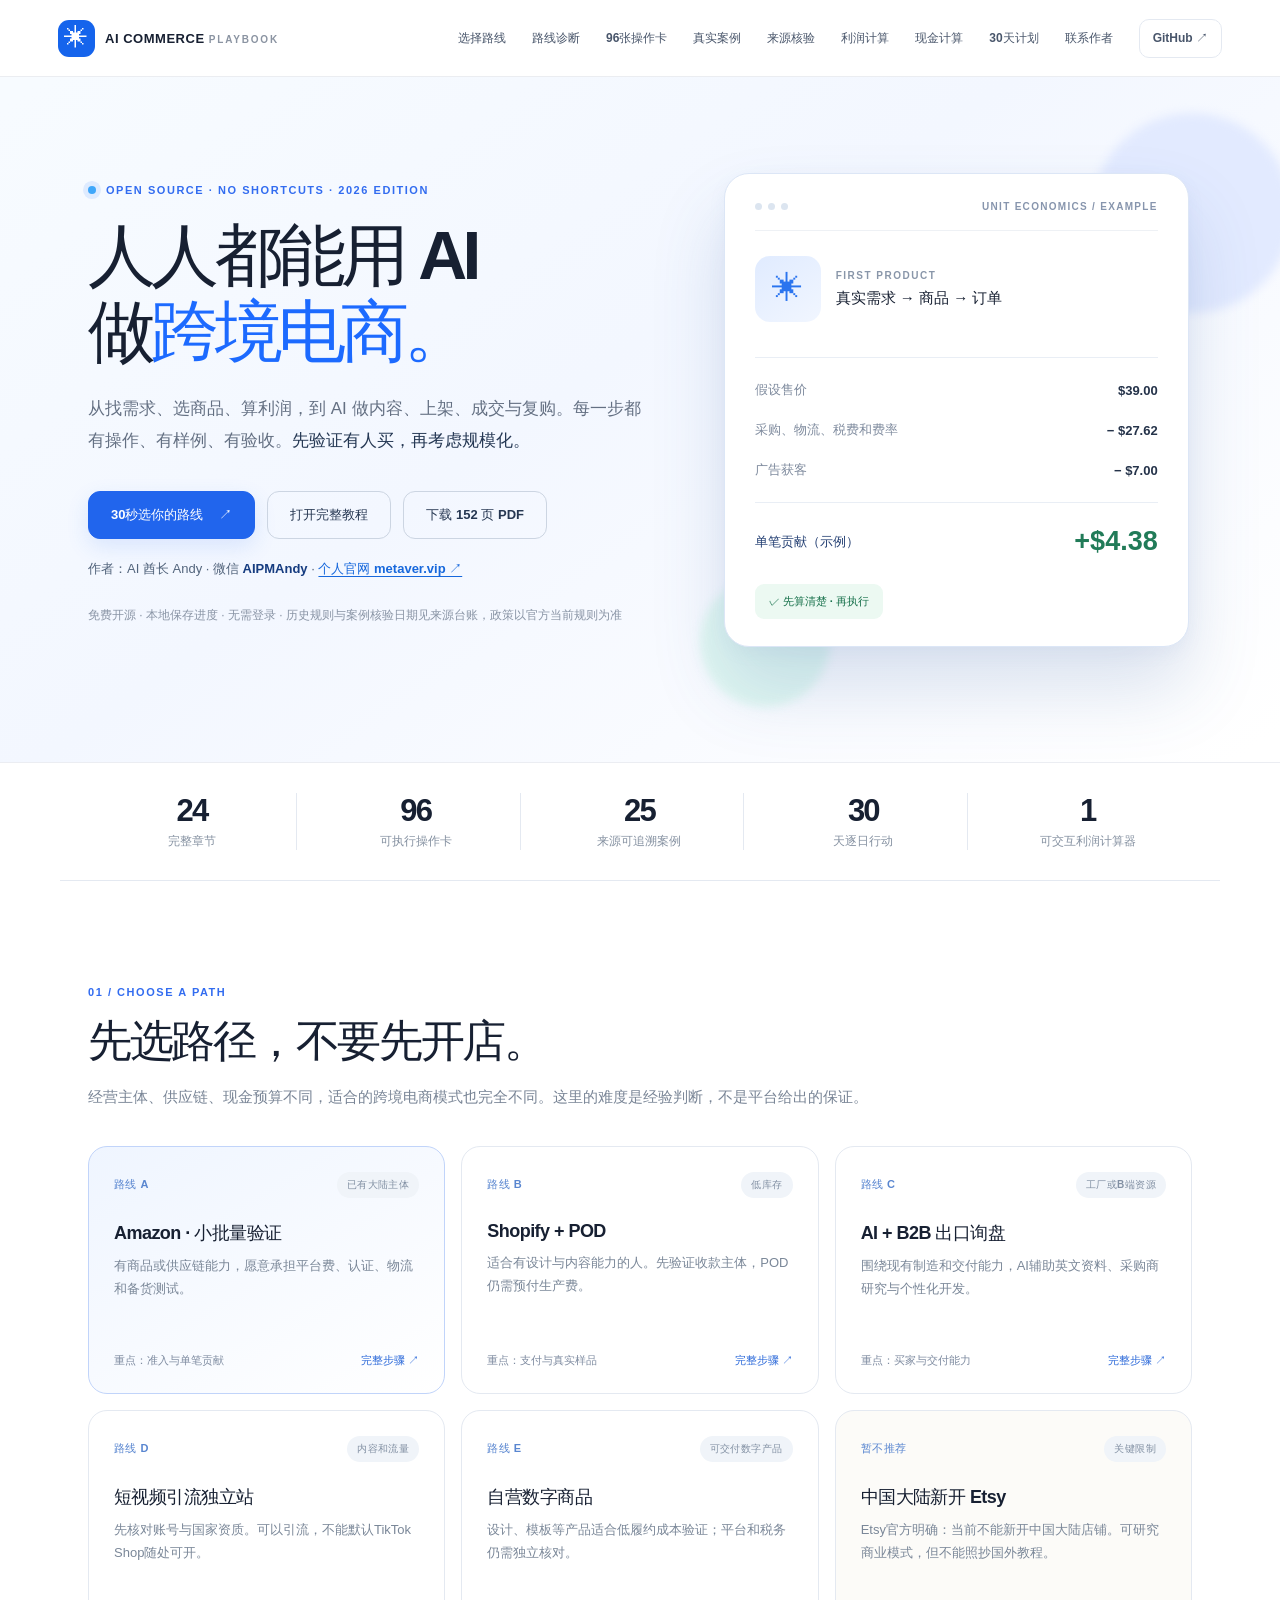
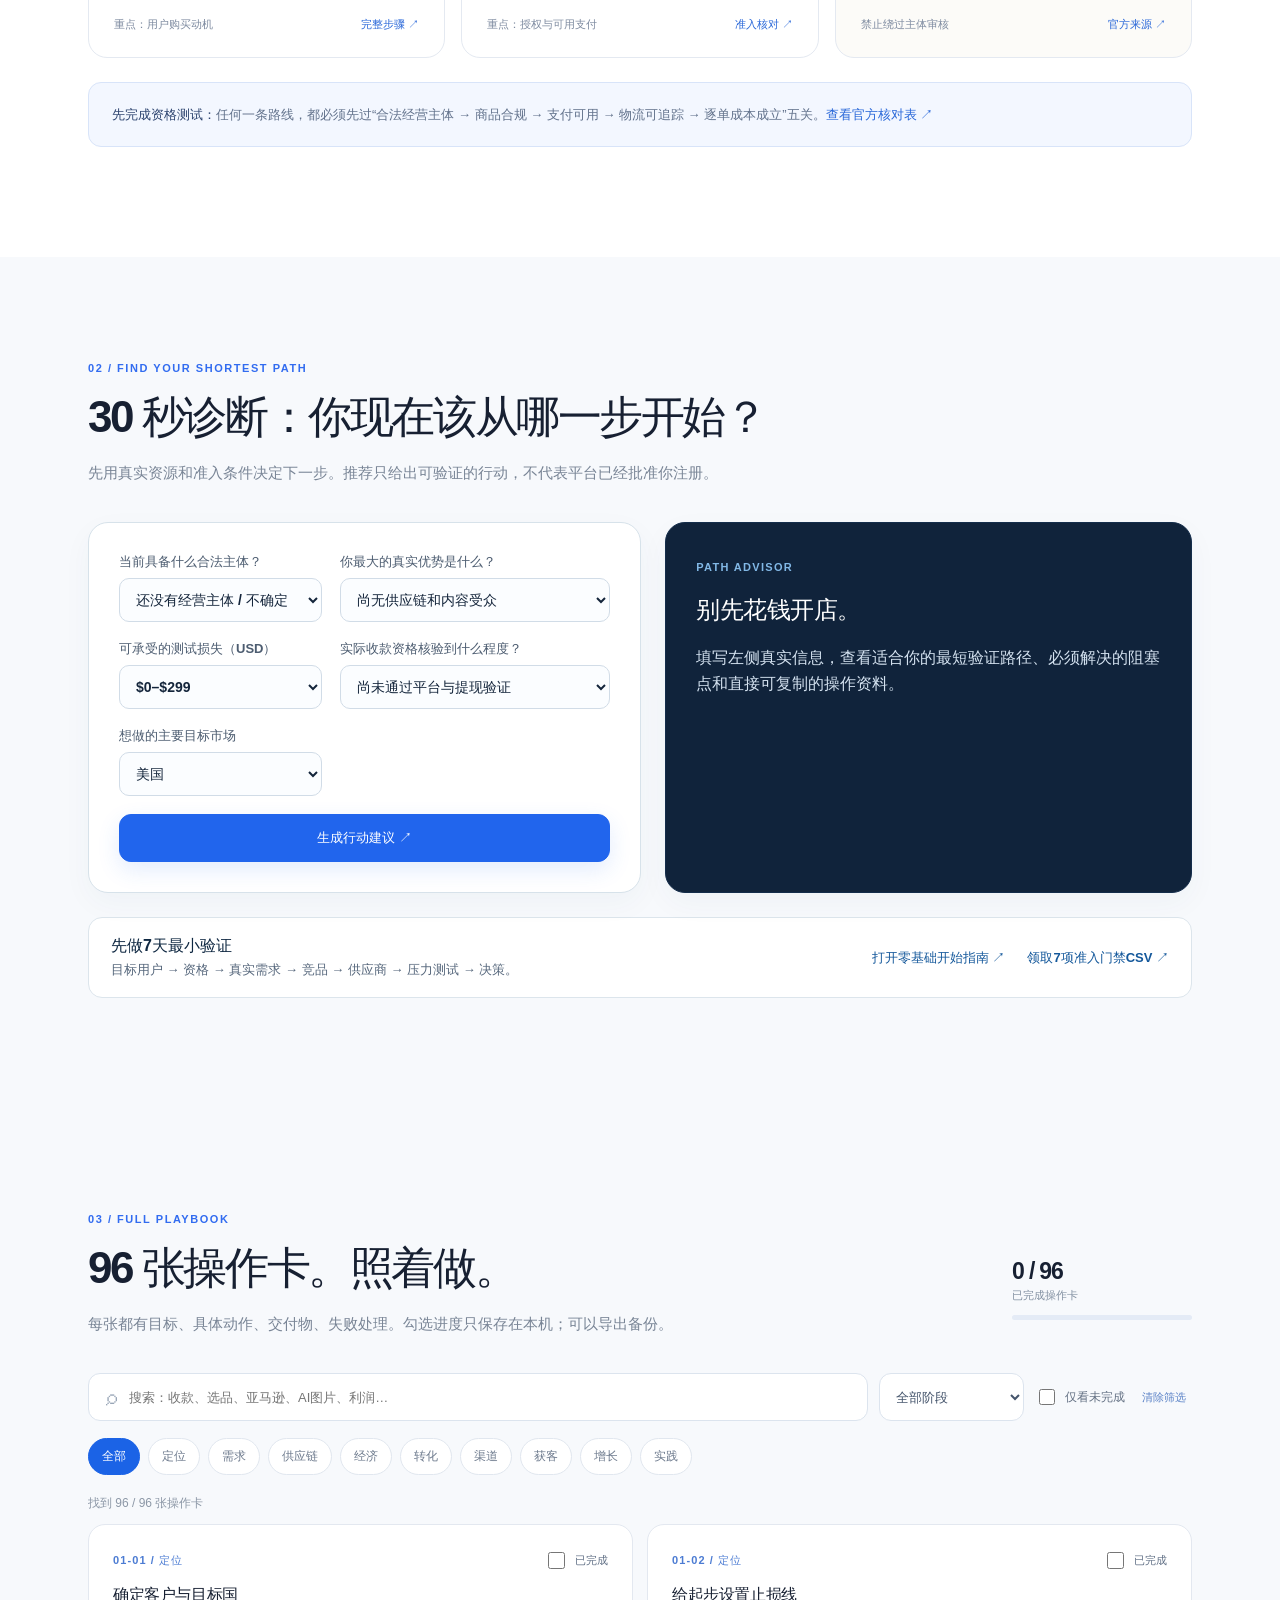
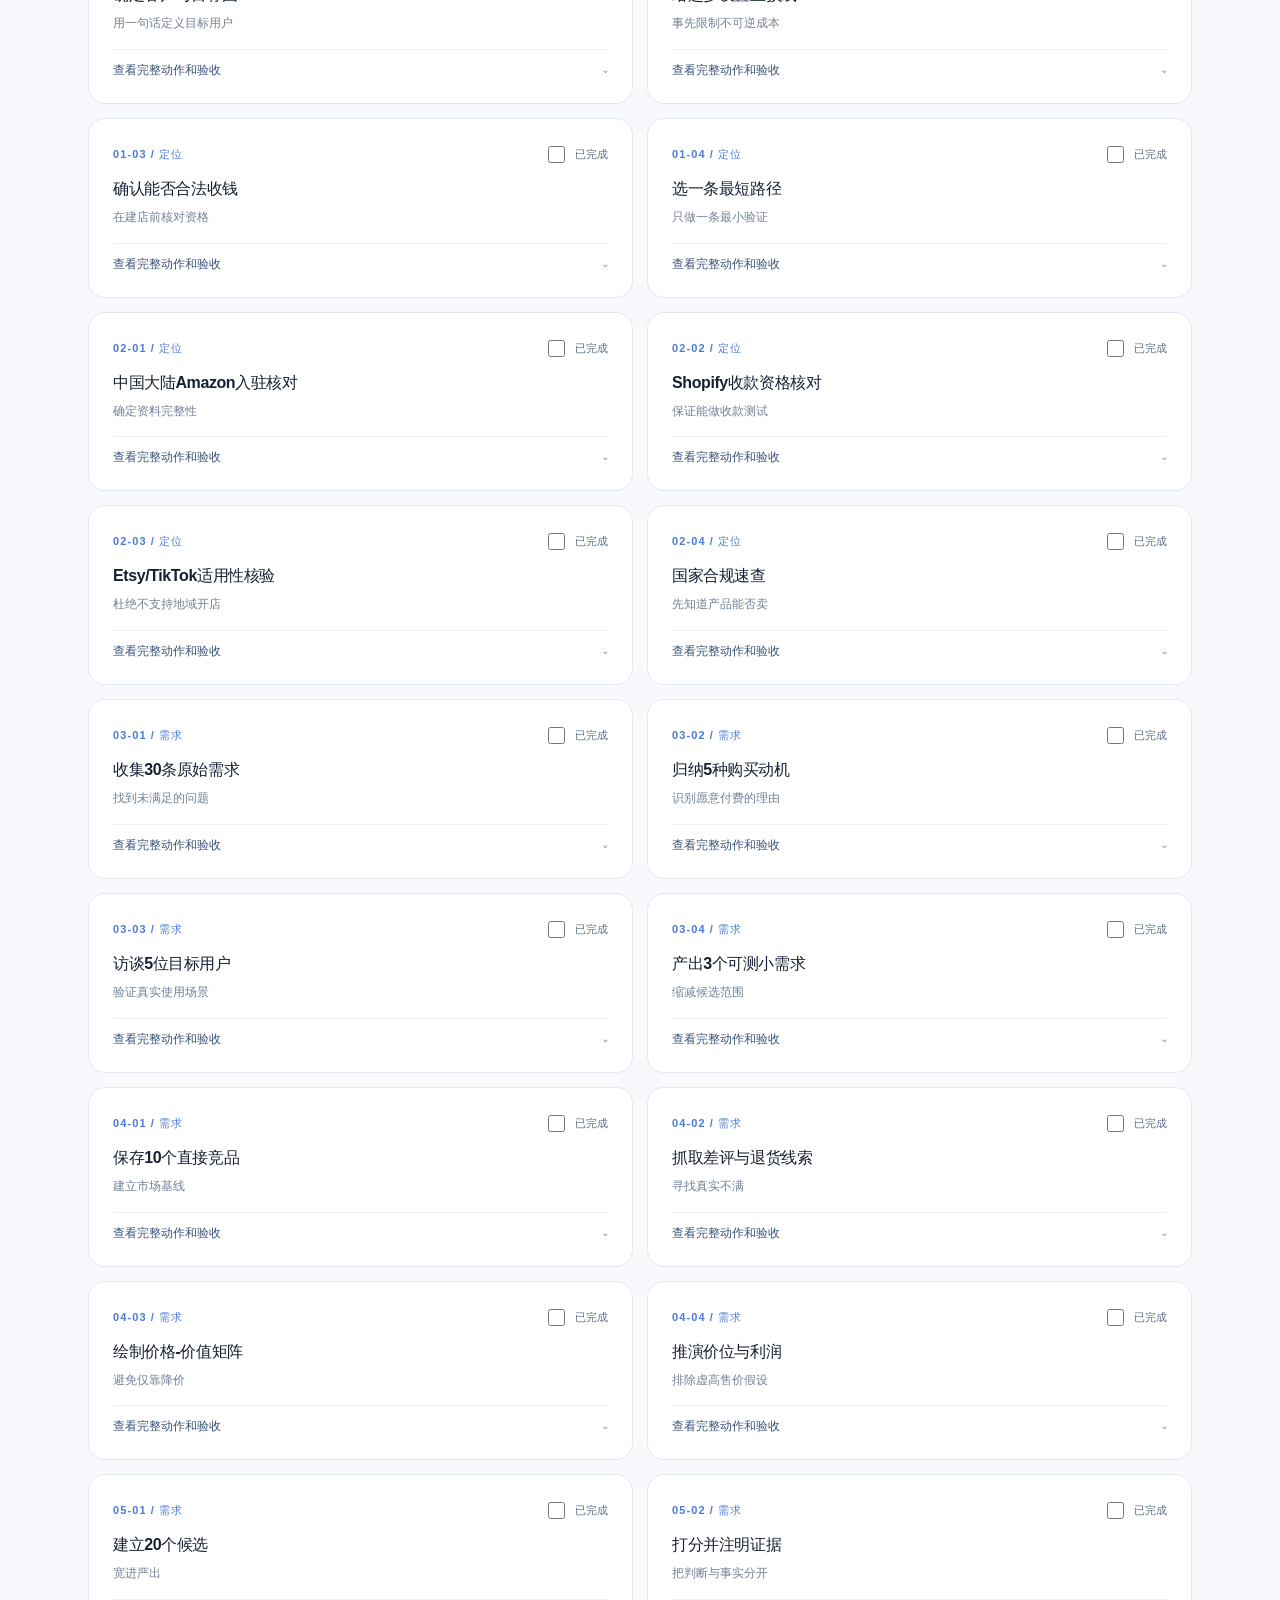
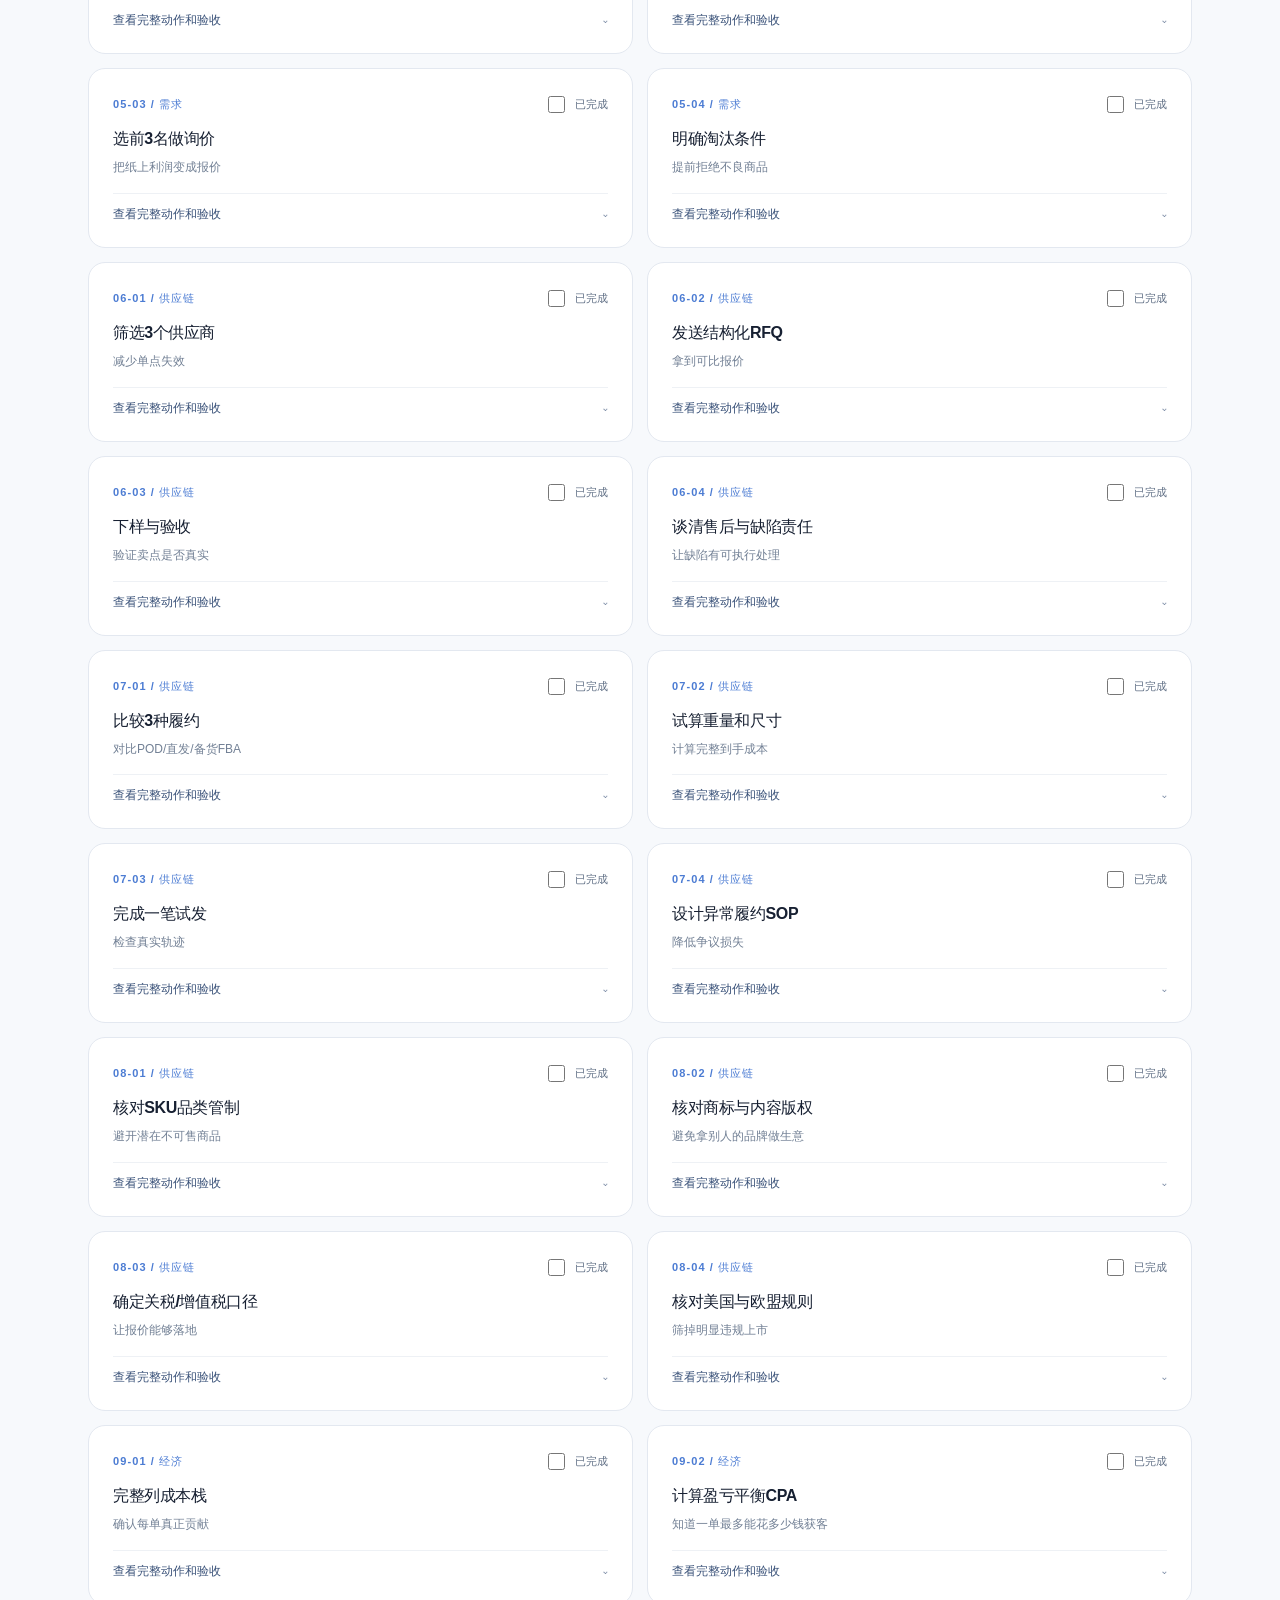
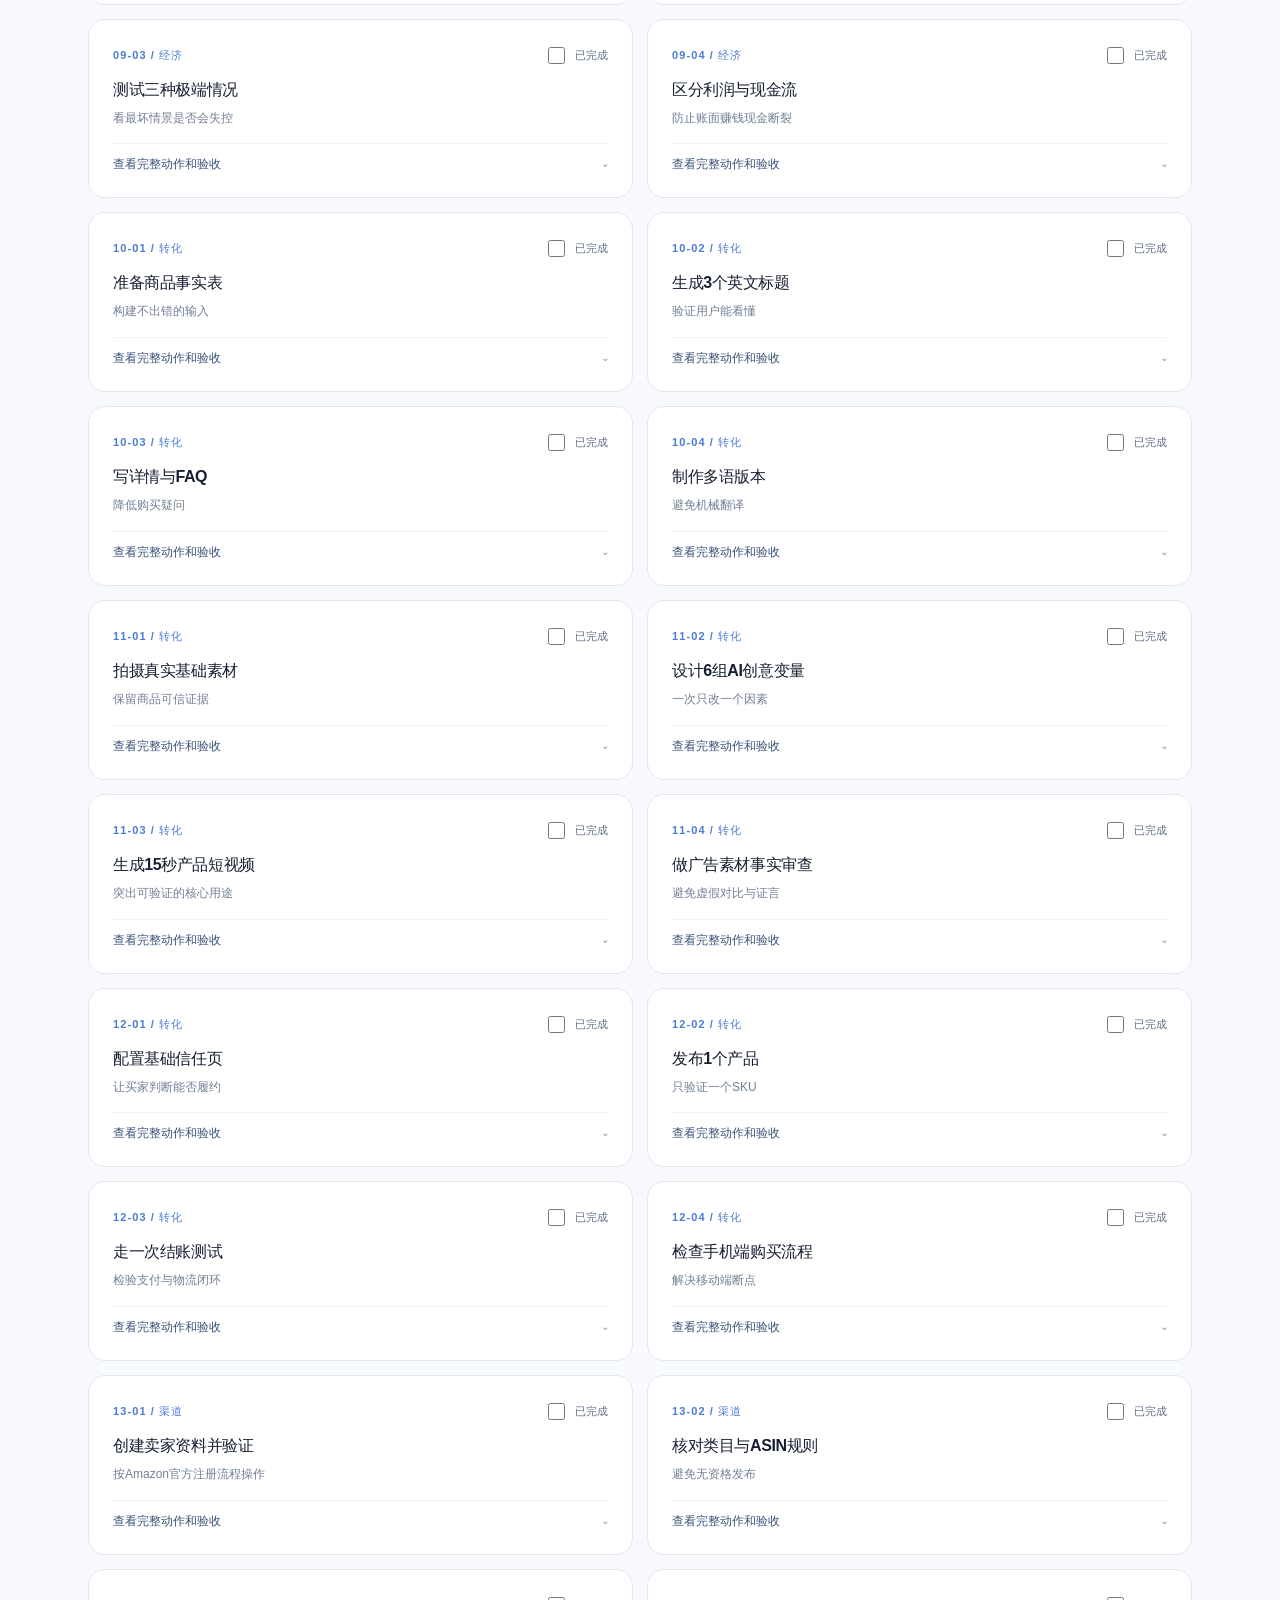
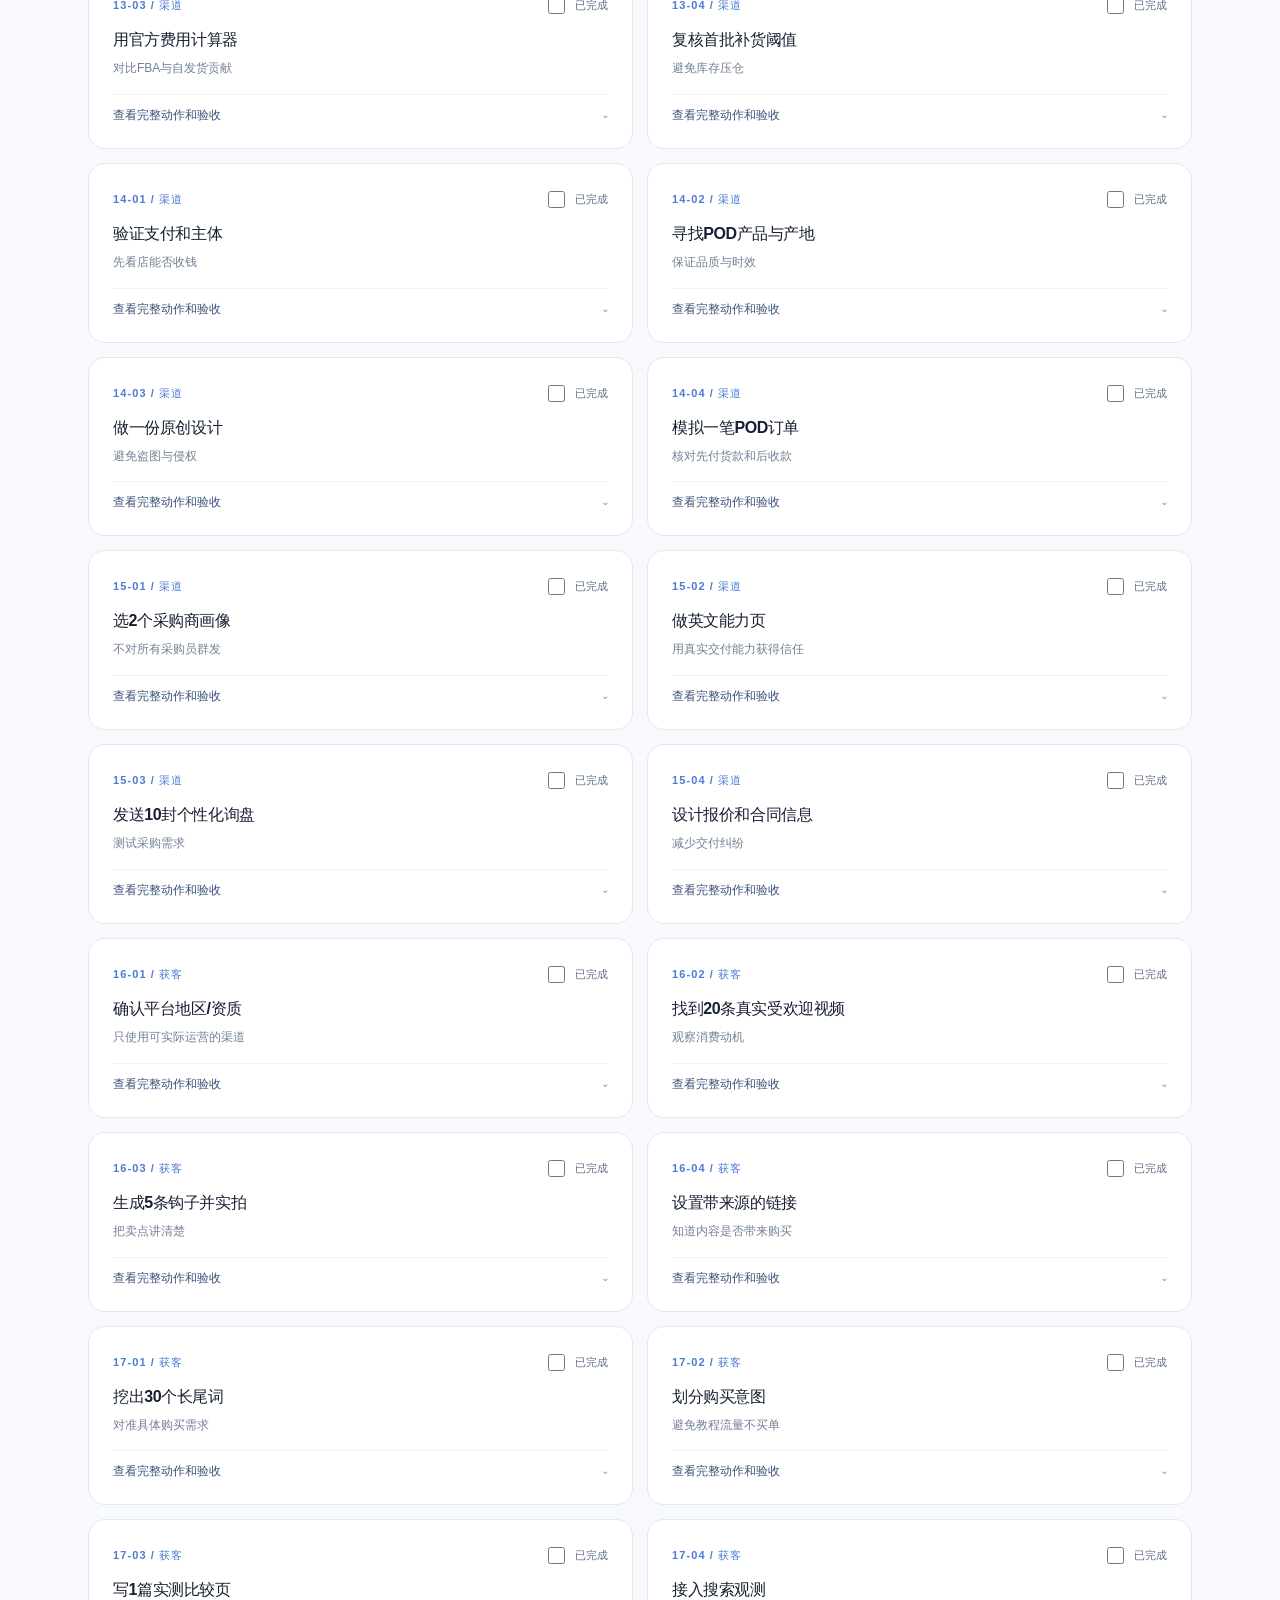
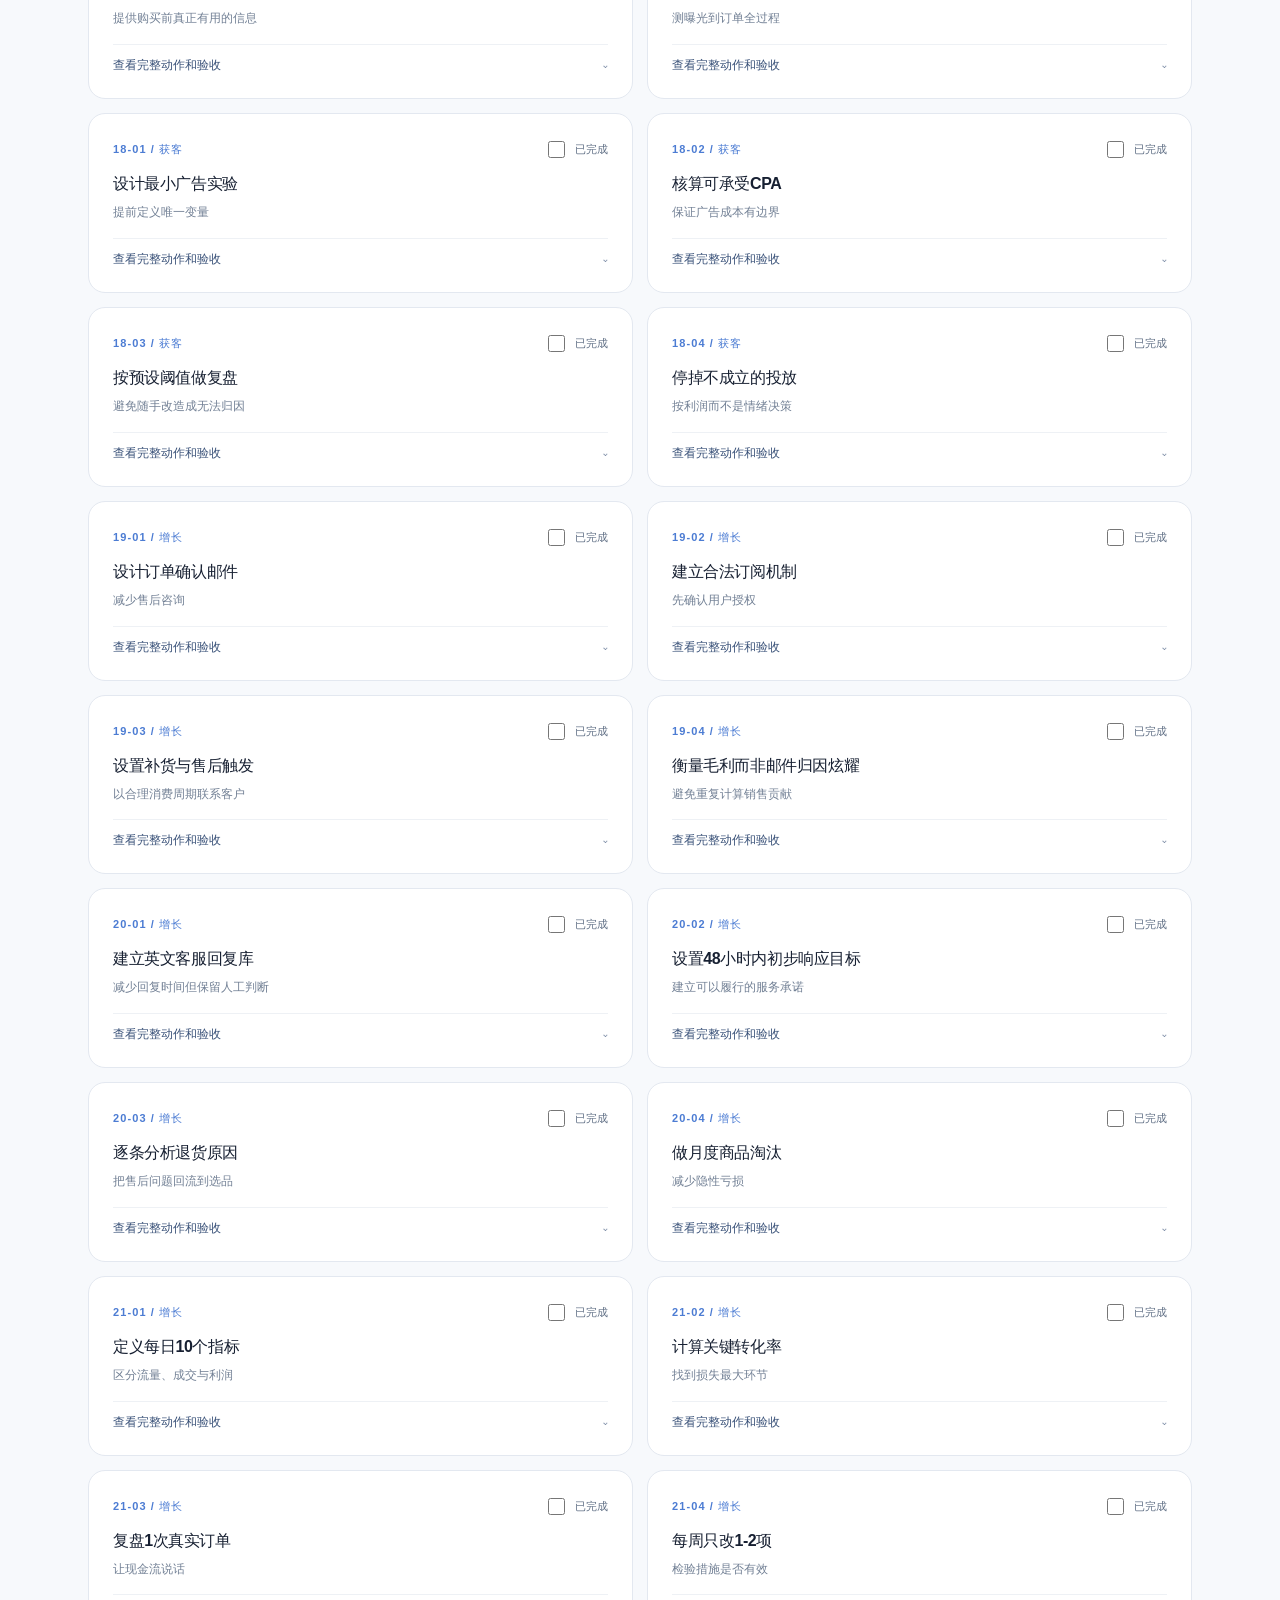
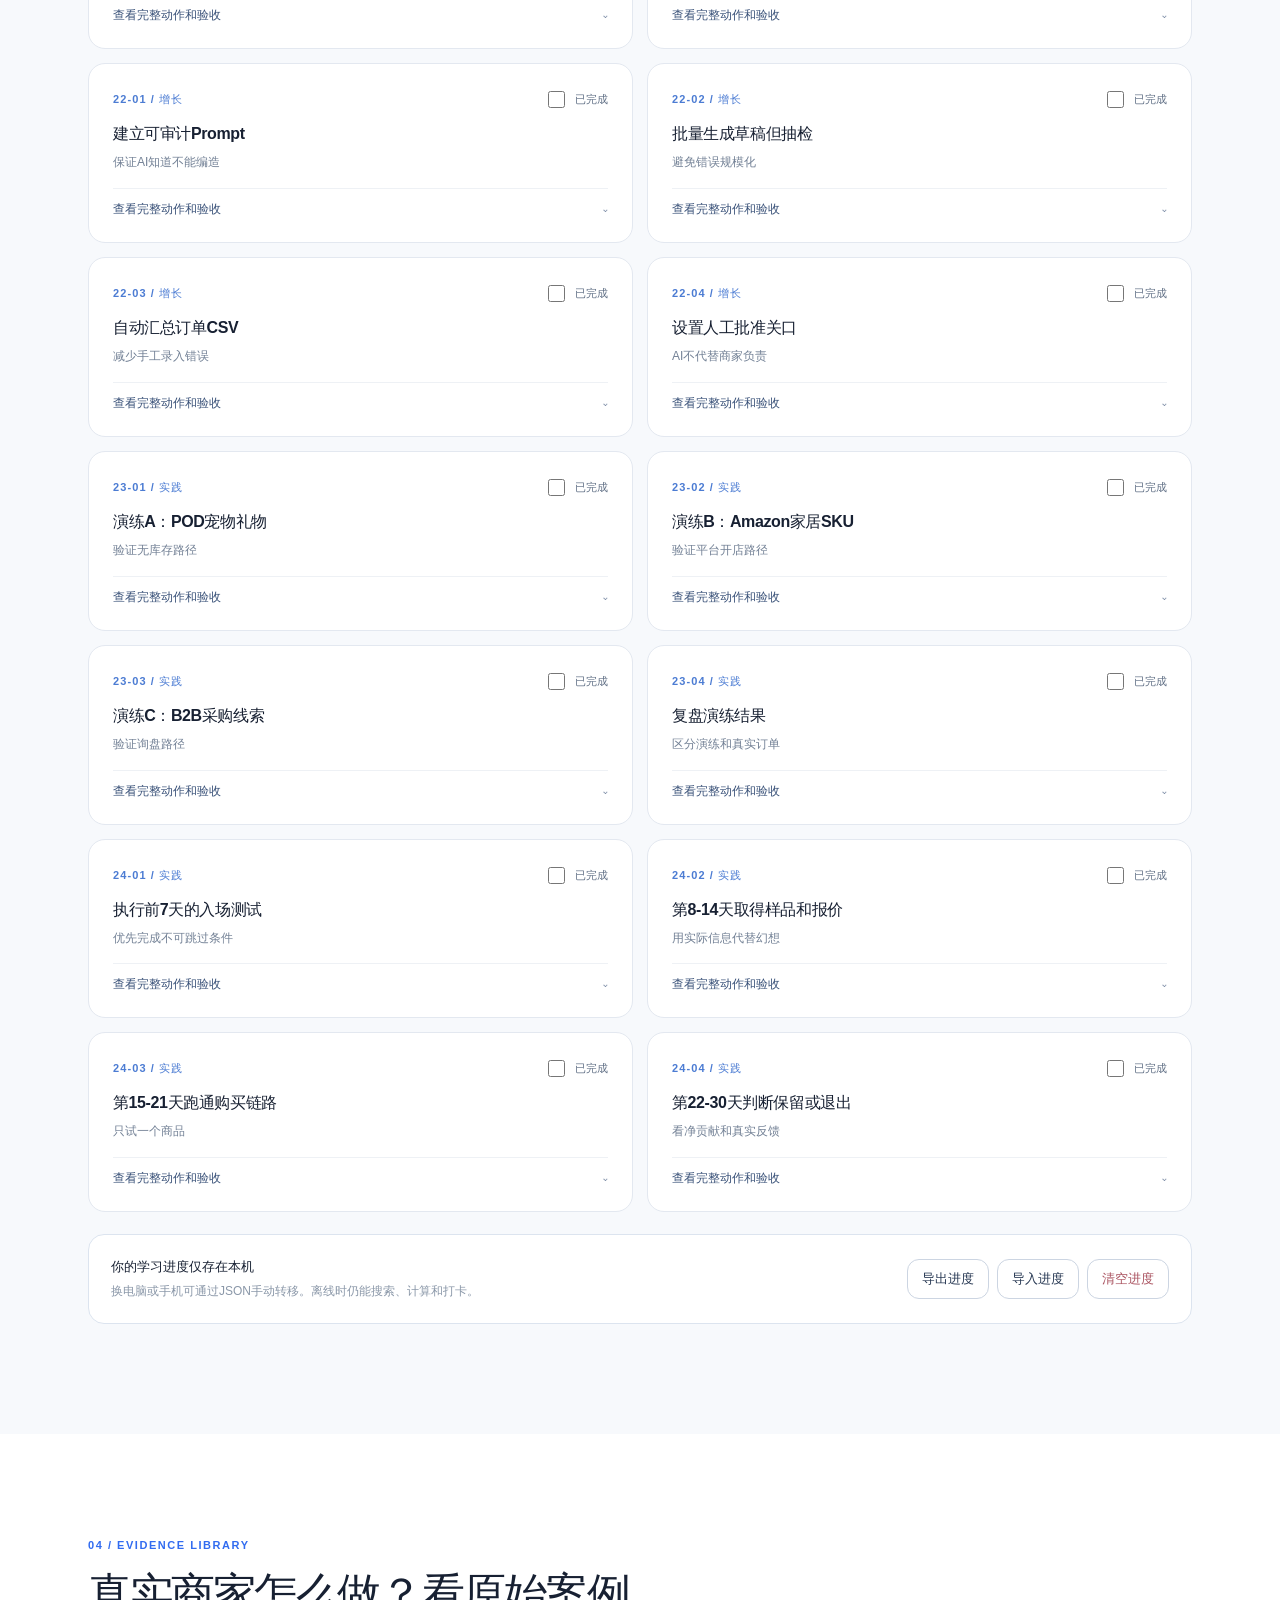
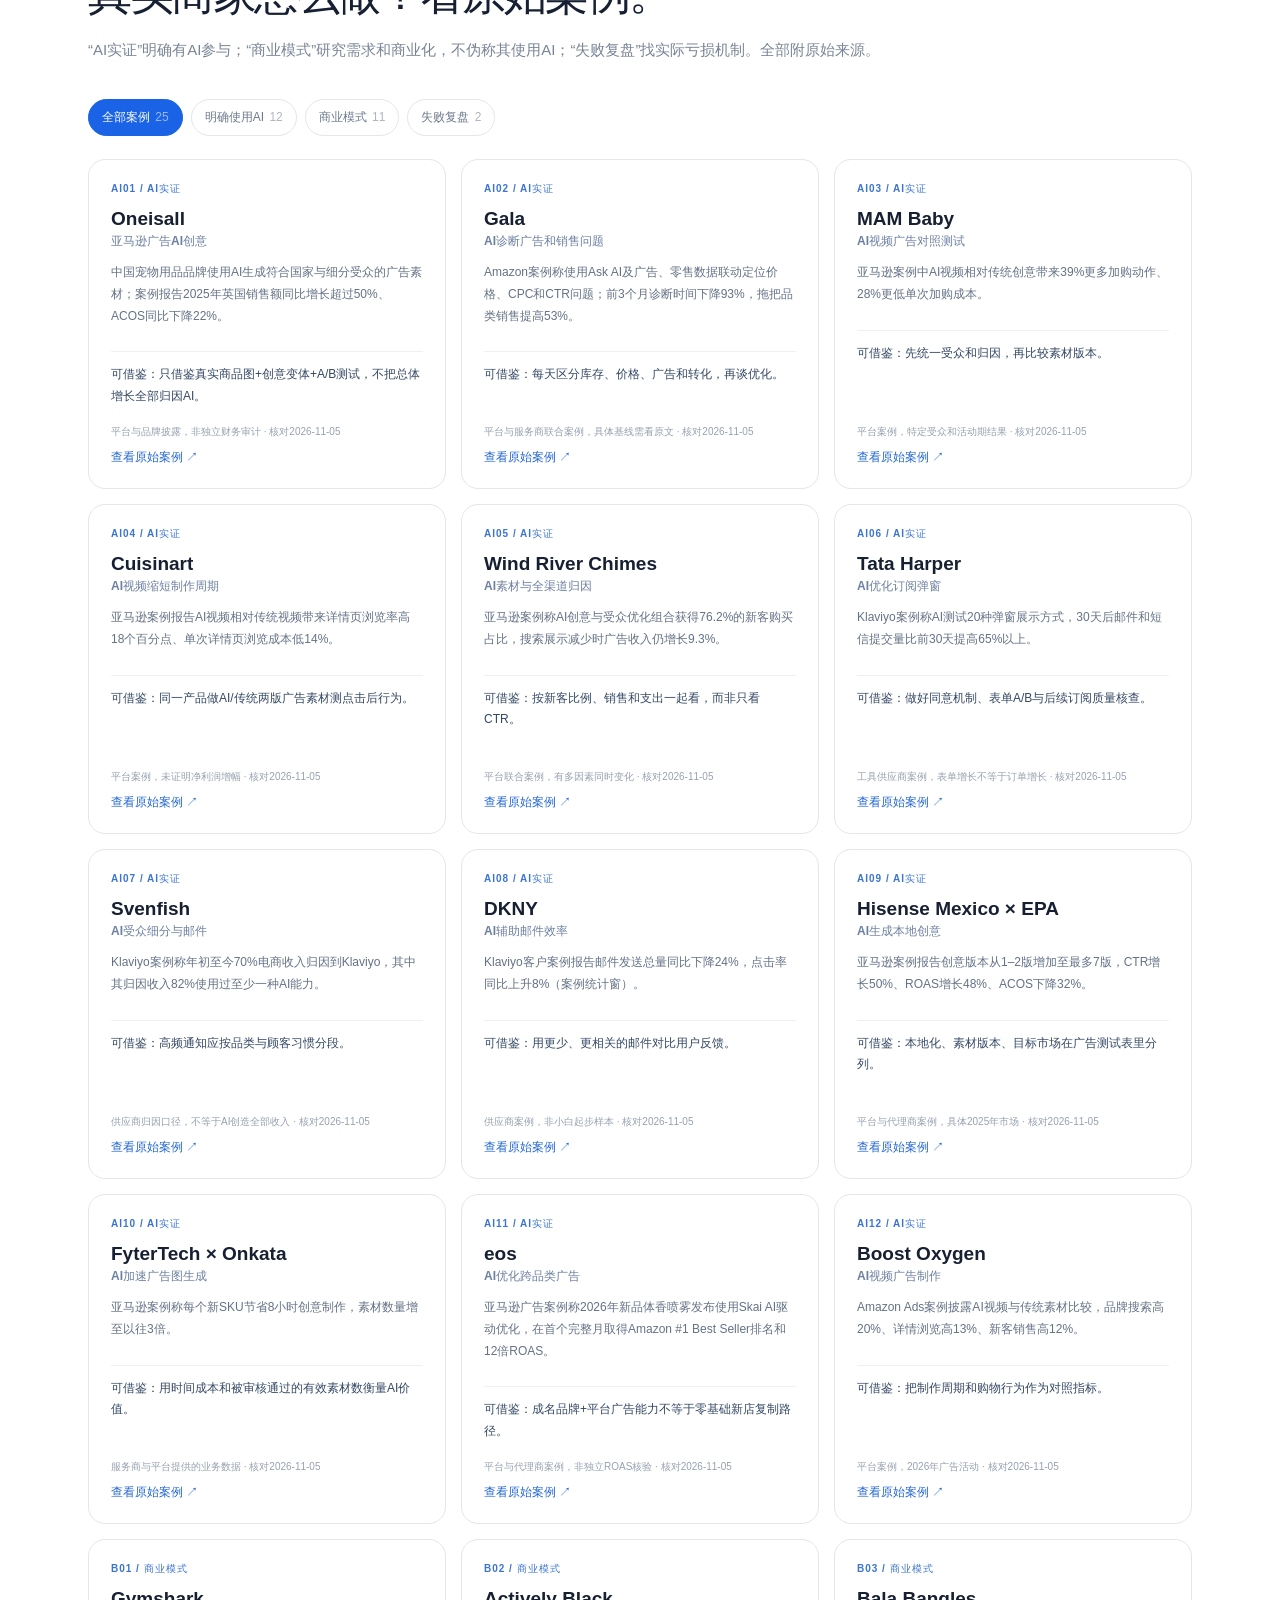
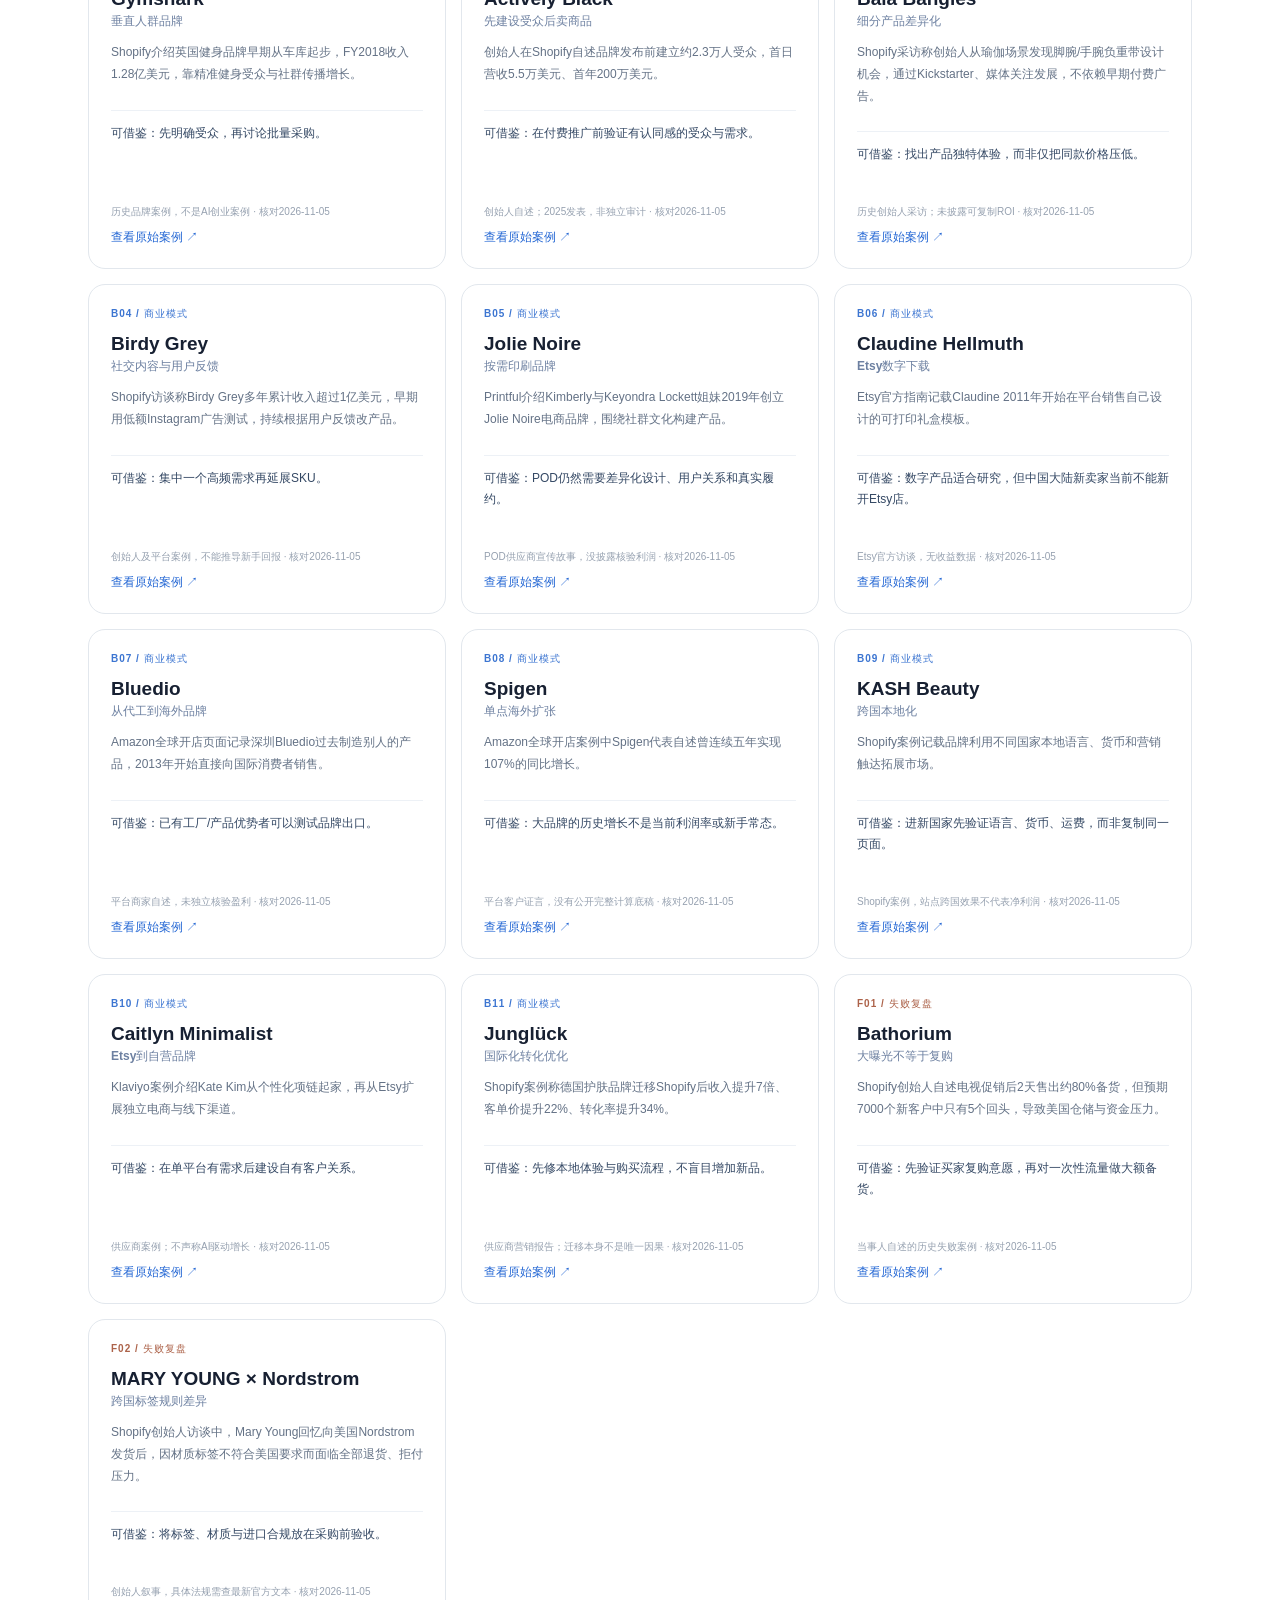
==== commit b4adaaaa: "feat: link evidence workbench and PDF; add verifiable home SEO and service contacts" ====
--- a/index.html
+++ b/index.html
@@ -4,14 +4,16 @@
 <title>AI 跨境电商赚钱实战手册 · AI 酋长 Andy</title>
 <meta name="description" content="AI 跨境电商从零开始：24章、96张操作卡、25个可追溯案例、30天计划、资格路线诊断、利润与现金压力测试、可复用文件的开源网站。免费开源，证据可追溯。">
 <meta property="og:title" content="人人都能用 AI 做跨境电商｜开源实战手册"><meta property="og:description" content="不是空讲AI开店，是真实需求到第一笔可兑现利润的完整实战路径。">
-<meta property="og:type" content="website"><meta property="og:image" content="https://raw.githubusercontent.com/AIPMAndy/ai-cross-border-ecommerce-playbook/main/assets/cover.svg">
+<meta property="og:type" content="website"><meta property="og:url" content="https://aipmandy.github.io/ai-cross-border-ecommerce-playbook/"><meta name="robots" content="index,follow">
+<link rel="canonical" href="https://aipmandy.github.io/ai-cross-border-ecommerce-playbook/">
+<script type="application/ld+json">{"@context":"https://schema.org","@type":"WebSite","name":"AI 跨境电商赚钱实战手册","url":"https://aipmandy.github.io/ai-cross-border-ecommerce-playbook/","inLanguage":"zh-CN","dateModified":"2026-11-20","description":"跨境电商准入核对、实操路径、经营测算和带原始来源的案例研究。","author":{"@type":"Person","name":"AI 酋长 Andy","url":"https://metaver.vip/"},"publisher":{"@type":"Organization","name":"星觉科技","url":"https://www.a6no1.cn/"},"hasPart":{"@type":"WebPage","name":"官方规则与第三方案例来源复核工作台","url":"https://aipmandy.github.io/ai-cross-border-ecommerce-playbook/sources.html"}}</script><meta property="og:image" content="https://raw.githubusercontent.com/AIPMAndy/ai-cross-border-ecommerce-playbook/main/assets/cover.svg">
 <link rel="icon" type="image/svg+xml" href="[data-uri]"><link rel="stylesheet" href="assets/style.css">
 <script defer src="data/site-data.js"></script><script defer src="assets/app.js"></script>
 </head><body id="top">
 <a class="skip" href="#main">跳转到正文</a>
-<nav class="topbar"><div class="nav-inner"><a class="brand" href="#top"><span class="brand-mark" aria-hidden="true">✳</span><span>AI COMMERCE <small>PLAYBOOK</small></span></a><div class="nav-links"><a href="#routes">选择路线</a><a href="#advisor">路线诊断</a><a href="#playbook">96张操作卡</a><a href="#cases">真实案例</a><a href="#calculator">利润计算</a><a href="#cashflow">现金计算</a><a href="#plan">30天计划</a><a href="#contact">联系作者</a><a class="repo-link" href="https://github.com/AIPMAndy/ai-cross-border-ecommerce-playbook" target="_blank" rel="noopener noreferrer">GitHub ↗</a></div><button id="mobileMenu" class="mobile-menu" type="button" aria-expanded="false" aria-label="展开导航">☰</button></div></nav>
+<nav class="topbar"><div class="nav-inner"><a class="brand" href="#top"><span class="brand-mark" aria-hidden="true">✳</span><span>AI COMMERCE <small>PLAYBOOK</small></span></a><div class="nav-links"><a href="#routes">选择路线</a><a href="#advisor">路线诊断</a><a href="#playbook">96张操作卡</a><a href="#cases">真实案例</a><a href="sources.html">来源核验</a><a href="#calculator">利润计算</a><a href="#cashflow">现金计算</a><a href="#plan">30天计划</a><a href="#contact">联系作者</a><a class="repo-link" href="https://github.com/AIPMAndy/ai-cross-border-ecommerce-playbook" target="_blank" rel="noopener noreferrer">GitHub ↗</a></div><button id="mobileMenu" class="mobile-menu" type="button" aria-expanded="false" aria-label="展开导航">☰</button></div></nav>
 <main id="main">
-<header class="hero"><div class="hero-inner wrap"><div class="hero-copy"><span class="eyebrow"><span class="dot"></span> OPEN SOURCE · NO SHORTCUTS · 2026 EDITION</span><h1>人人都能用 AI<br>做<span>跨境电商。</span></h1><p class="hero-sub">从找需求、选商品、算利润，到 AI 做内容、上架、成交与复购。每一步都有操作、有样例、有验收。<strong>先验证有人买，再考虑规模化。</strong></p><div class="hero-btns"><a class="btn primary" href="#advisor">30秒选你的路线 <span>↗</span></a><a class="btn outline" href="#playbook">打开完整教程</a></div><p class="hero-contact">作者：AI 酋长 Andy · 微信 <strong>AIPMAndy</strong> · <a href="https://metaver.vip/" target="_blank" rel="noopener noreferrer">个人官网 metaver.vip ↗</a></p><p class="hero-fine">免费开源 · 本地保存进度 · 无需登录 · 价格与案例定期核验</p></div><div class="hero-visual" aria-hidden="true"><div class="visual-surface"><div class="s-top"><span class="s-dot"></span><span class="s-dot"></span><span class="s-dot"></span><span class="s-title">UNIT ECONOMICS / EXAMPLE</span></div><div class="s-product"><div class="mini-box">✳</div><div><span class="s-label">FIRST PRODUCT</span><strong>真实需求 → 商品 → 订单</strong></div></div><div class="s-divider"></div><div class="s-line"><span>假设售价</span><b>$39.00</b></div><div class="s-line"><span>采购、物流、税费和费率</span><b>− $27.62</b></div><div class="s-line"><span>广告获客</span><b>− $7.00</b></div><div class="s-divider"></div><div class="s-line total"><span>单笔贡献（示例）</span><b>+$4.38</b></div><div class="s-chip">✓ 先算清楚 · 再执行</div></div><div class="orb orb-a"></div><div class="orb orb-b"></div></div></div></header>
+<header class="hero"><div class="hero-inner wrap"><div class="hero-copy"><span class="eyebrow"><span class="dot"></span> OPEN SOURCE · NO SHORTCUTS · 2026 EDITION</span><h1>人人都能用 AI<br>做<span>跨境电商。</span></h1><p class="hero-sub">从找需求、选商品、算利润，到 AI 做内容、上架、成交与复购。每一步都有操作、有样例、有验收。<strong>先验证有人买，再考虑规模化。</strong></p><div class="hero-btns"><a class="btn primary" href="#advisor">30秒选你的路线 <span>↗</span></a><a class="btn outline" href="#playbook">打开完整教程</a><a class="btn outline" href="pdf/ai-cross-border-ecommerce-playbook-guide.pdf">下载 152 页 PDF</a></div><p class="hero-contact">作者：AI 酋长 Andy · 微信 <strong>AIPMAndy</strong> · <a href="https://metaver.vip/" target="_blank" rel="noopener noreferrer">个人官网 metaver.vip ↗</a></p><p class="hero-fine">免费开源 · 本地保存进度 · 无需登录 · 历史规则与案例核验日期见来源台账，政策以官方当前规则为准</p></div><div class="hero-visual" aria-hidden="true"><div class="visual-surface"><div class="s-top"><span class="s-dot"></span><span class="s-dot"></span><span class="s-dot"></span><span class="s-title">UNIT ECONOMICS / EXAMPLE</span></div><div class="s-product"><div class="mini-box">✳</div><div><span class="s-label">FIRST PRODUCT</span><strong>真实需求 → 商品 → 订单</strong></div></div><div class="s-divider"></div><div class="s-line"><span>假设售价</span><b>$39.00</b></div><div class="s-line"><span>采购、物流、税费和费率</span><b>− $27.62</b></div><div class="s-line"><span>广告获客</span><b>− $7.00</b></div><div class="s-divider"></div><div class="s-line total"><span>单笔贡献（示例）</span><b>+$4.38</b></div><div class="s-chip">✓ 先算清楚 · 再执行</div></div><div class="orb orb-a"></div><div class="orb orb-b"></div></div></div></header>
 <section class="stats wrap" aria-label="项目内容规模"><div><strong>24</strong><span>完整章节</span></div><div><strong>96</strong><span>可执行操作卡</span></div><div><strong>25</strong><span>来源可追溯案例</span></div><div><strong>30</strong><span>天逐日行动</span></div><div><strong>1</strong><span>可交互利润计算器</span></div></section>
 <section id="routes" class="section wrap"><div class="section-kicker">01 / CHOOSE A PATH</div><div class="section-heading"><h2>先选路径，不要先开店。</h2><p>经营主体、供应链、现金预算不同，适合的跨境电商模式也完全不同。这里的难度是经验判断，不是平台给出的保证。</p></div><div class="route-grid"><article class="route-card chosen"><div class="tagline"><span>路线 A</span><span class="tag">已有大陆主体</span></div><h3>Amazon · 小批量验证</h3><p>有商品或供应链能力，愿意承担平台费、认证、物流和备货测试。</p><div class="route-meta"><span>重点：准入与单笔贡献</span><a href="chapters/13.md">完整步骤 ↗</a></div></article><article class="route-card"><div class="tagline"><span>路线 B</span><span class="tag">低库存</span></div><h3>Shopify + POD</h3><p>适合有设计与内容能力的人。先验证收款主体，POD仍需预付生产费。</p><div class="route-meta"><span>重点：支付与真实样品</span><a href="chapters/14.md">完整步骤 ↗</a></div></article><article class="route-card"><div class="tagline"><span>路线 C</span><span class="tag">工厂或B端资源</span></div><h3>AI + B2B 出口询盘</h3><p>围绕现有制造和交付能力，AI辅助英文资料、采购商研究与个性化开发。</p><div class="route-meta"><span>重点：买家与交付能力</span><a href="chapters/15.md">完整步骤 ↗</a></div></article><article class="route-card"><div class="tagline"><span>路线 D</span><span class="tag">内容和流量</span></div><h3>短视频引流独立站</h3><p>先核对账号与国家资质。可以引流，不能默认TikTok Shop随处可开。</p><div class="route-meta"><span>重点：用户购买动机</span><a href="chapters/16.md">完整步骤 ↗</a></div></article><article class="route-card"><div class="tagline"><span>路线 E</span><span class="tag">可交付数字产品</span></div><h3>自营数字商品</h3><p>设计、模板等产品适合低履约成本验证；平台和税务仍需独立核对。</p><div class="route-meta"><span>重点：授权与可用支付</span><a href="chapters/02.md">准入核对 ↗</a></div></article><article class="route-card warning-route"><div class="tagline"><span>暂不推荐</span><span class="tag">关键限制</span></div><h3>中国大陆新开 Etsy</h3><p>Etsy官方明确：当前不能新开中国大陆店铺。可研究商业模式，但不能照抄国外教程。</p><div class="route-meta"><span>禁止绕过主体审核</span><a href="https://help.etsy.com/hc/en-us/articles/115015710408-Countries-Eligible-for-Etsy-Payments" target="_blank" rel="noopener noreferrer">官方来源 ↗</a></div></article></div><div class="note-banner"><strong>先完成资格测试：</strong>任何一条路线，都必须先过“合法经营主体 → 商品合规 → 支付可用 → 物流可追踪 → 逐单成本成立”五关。<a href="research/sources.md">查看官方核对表 ↗</a></div></section>
 
@@ -38,5 +40,5 @@
   <div class="andy-contact-side"><span>AI 酋长 Andy</span><strong>用 AI 把想法<br>变成真实生意。</strong><a class="andy-site-cta" href="https://metaver.vip/" target="_blank" rel="noopener noreferrer">访问我的个人官网 <span aria-hidden="true">↗</span></a></div>
 </div></section>
 <section class="section wrap faq" id="faq"><div class="section-kicker">09 / THE HARD QUESTIONS</div><h2>常见问题</h2><details><summary>没有营业执照或没有海外公司，能直接开跨境网店吗？</summary><p>不能一概而论。不同平台对主体、个人身份、国家、收款和税务的要求不同。先完成第2章的核验，不以借用身份作为解决办法。</p></details><details><summary>完全不会英语，AI真的能帮我做跨境吗？</summary><p>AI能协助翻译、英文商品页、供应商询价和邮件，但商品规格、认证、物流时效、售后承诺需要人工基于事实复核。英文流畅不等于内容真实。</p></details><details><summary>是不是“零库存、零成本”？</summary><p>不是。POD和按单生产通常仍需支付样品、平台订阅、付款手续费、生产款、物流、退款与广告测试费，也可能有先付供应商货款、后收平台结算的现金缺口。</p></details><details><summary>30天一定能出单吗？</summary><p>不能保证。30天交付的是合规资格、真实市场数据、商品样本、单位经济模型、可测试的购买路径，以及是否继续的判断。第30天允许做“停止”决策。</p></details><details><summary>案例里的50%、100万是否可以当作我的收入预期？</summary><p>不可以。案例是来源披露的特定商家、市场和期间的成果；有些只是销售额，有些是平台广告归因。网站独立区分“明确使用AI”“商业模式”“失败复盘”。</p></details><details><summary>离线版本和进度备份可以用吗？</summary><p>可以。下载仓库的 offline.html，双击即可离线搜索、筛选、计算和打卡。进度在本机浏览器，可以手动导出JSON并在另一设备导入。</p></details></section>
-</main><footer class="footer"><div class="wrap footer-inner"><div><strong>AI COMMERCE PLAYBOOK</strong><p>用 AI，做真正能交付的跨境生意。</p><p>作者：AI 酋长 Andy · 微信：<b>AIPMAndy</b> · <a href="https://metaver.vip/" target="_blank" rel="noopener noreferrer">metaver.vip ↗</a> · <a href="https://github.com/AIPMAndy" target="_blank" rel="noopener noreferrer">GitHub ↗</a></p></div><div class="footer-right"><p>内容开源 CC BY 4.0 · 代码 MIT</p><p>V2.0 · 案例与规则已按 2026-11-05 公开来源核验</p><p><a href="#contact">微信与官网</a> · <a href="README.md">查看仓库说明</a> · <a href="offline.html">离线单文件</a></p></div></div></footer>
+</main><footer class="footer"><div class="wrap footer-inner"><div><strong>AI COMMERCE PLAYBOOK</strong><p>用 AI，做真正能交付的跨境生意。</p><p>作者：AI 酋长 Andy · 微信：<b>AIPMAndy</b> · <a href="https://metaver.vip/" target="_blank" rel="noopener noreferrer">metaver.vip ↗</a> · <a href="https://github.com/AIPMAndy" target="_blank" rel="noopener noreferrer">GitHub ↗</a></p></div><div class="footer-right"><p>内容开源 CC BY 4.0 · 代码 MIT</p><p>V2.0 · 案例与规则已按 2026-11-05 公开来源核验</p><p><a href="#contact">微信与官网</a> · <a href="sources.html">来源复核工作台</a> · <a href="pdf/ai-cross-border-ecommerce-playbook-guide.pdf">152 页 PDF</a> · <a href="https://www.a6no1.cn/">公司官网</a> · <a href="https://metaver.vip/services">服务入口</a> · <a href="README.md">查看仓库说明</a> · <a href="offline.html">离线单文件</a></p></div></div></footer>
 </body></html>
